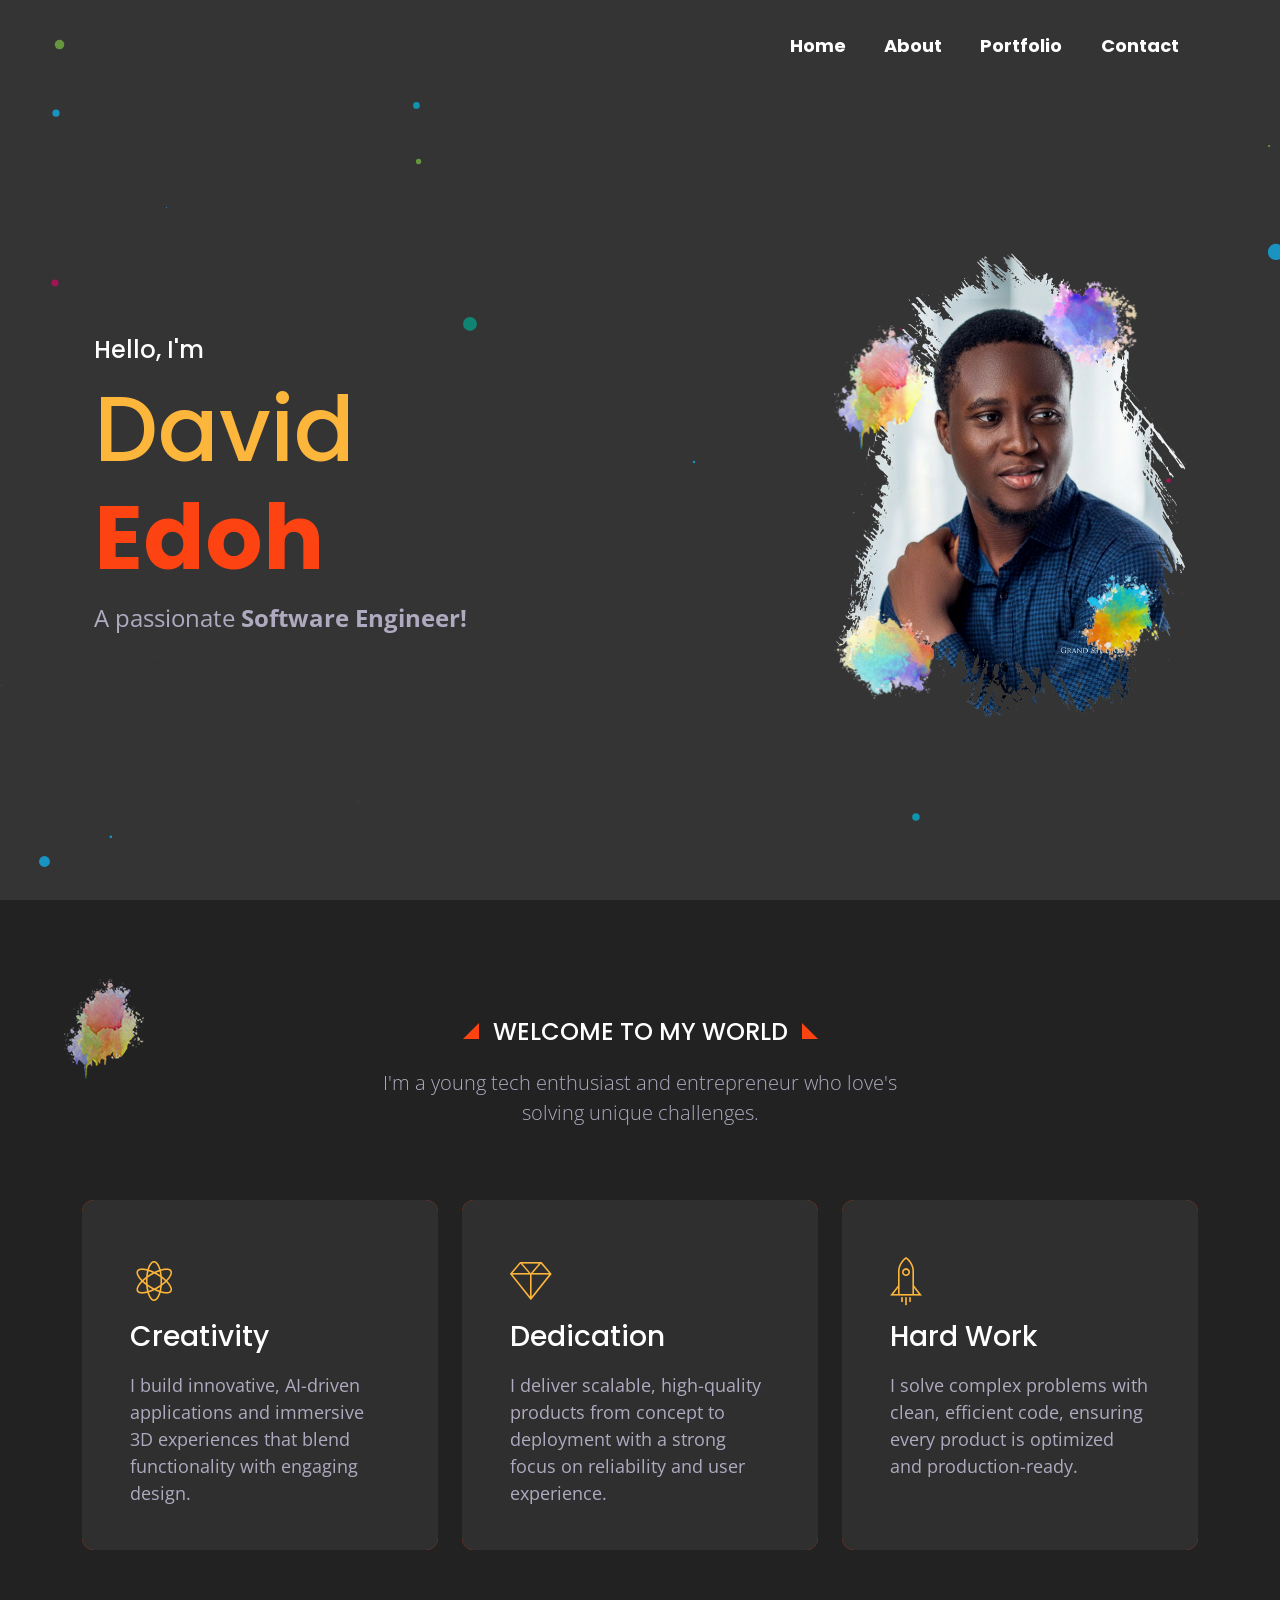
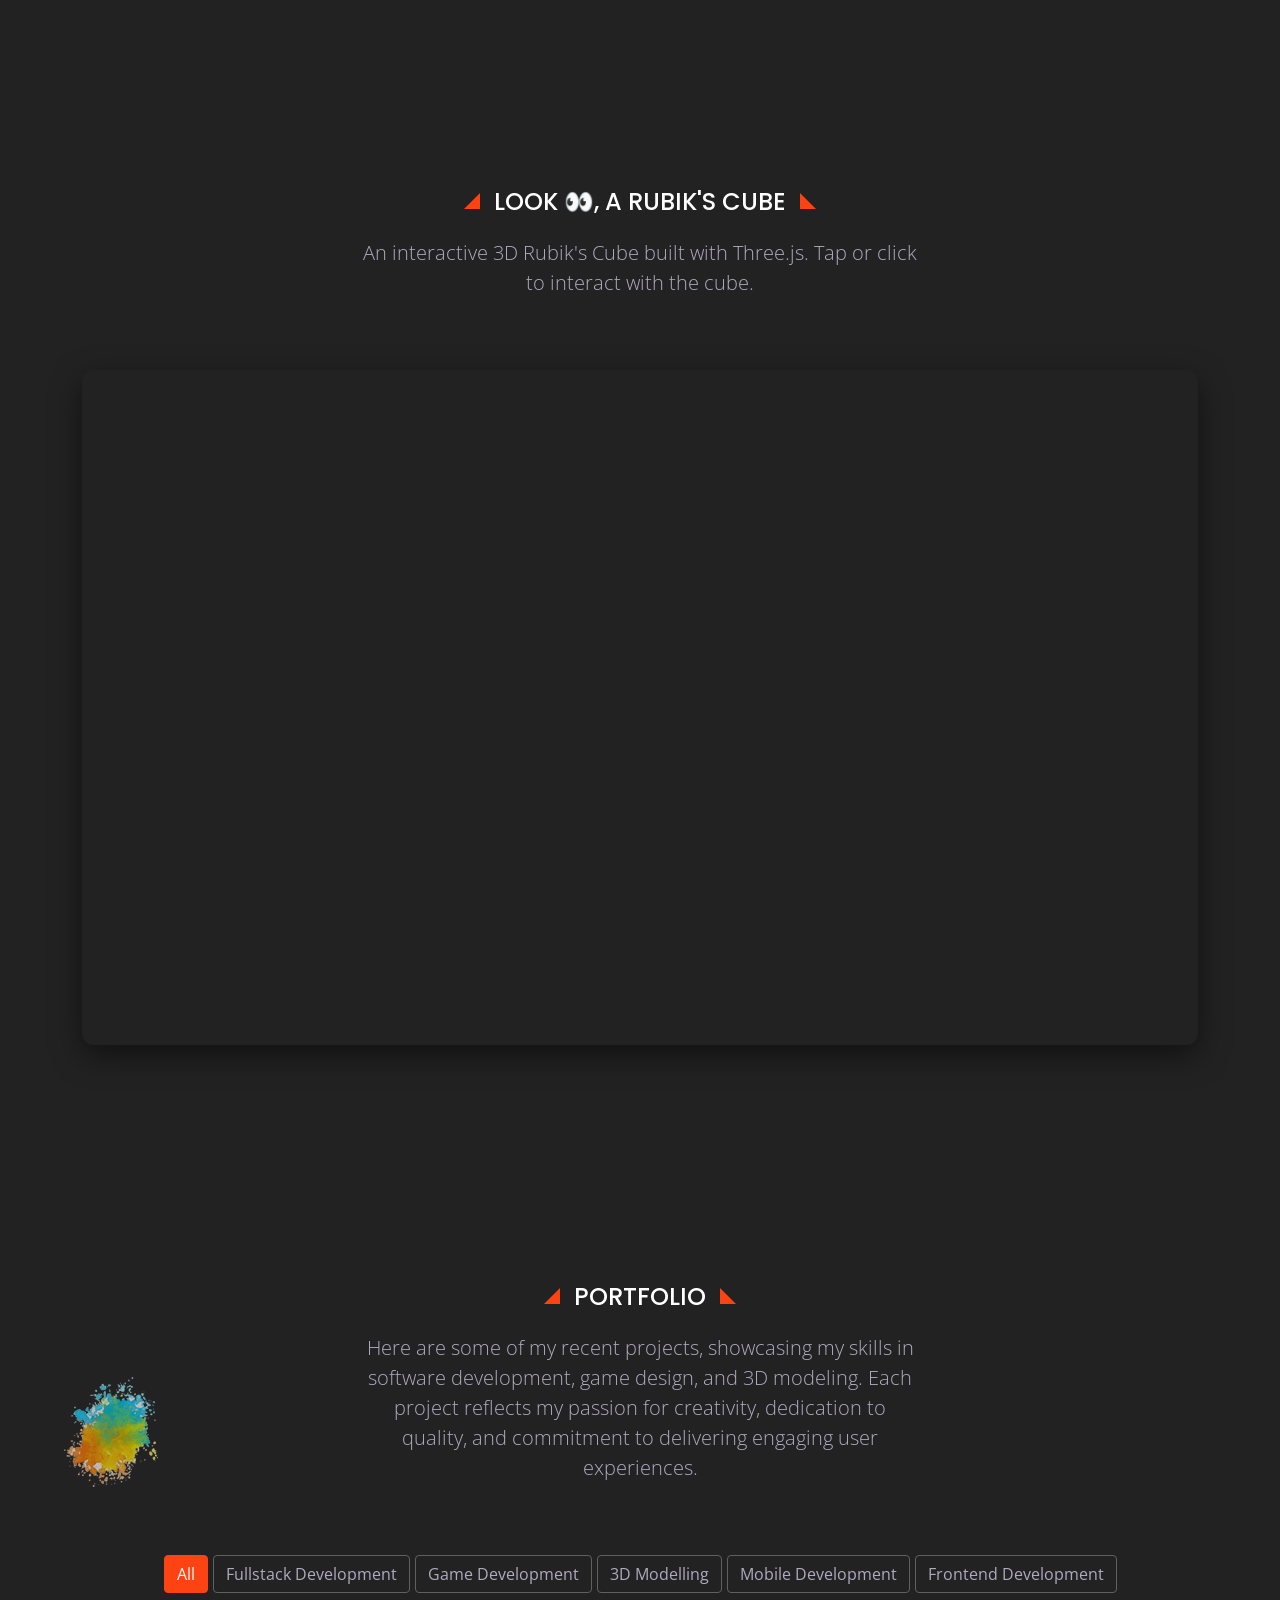
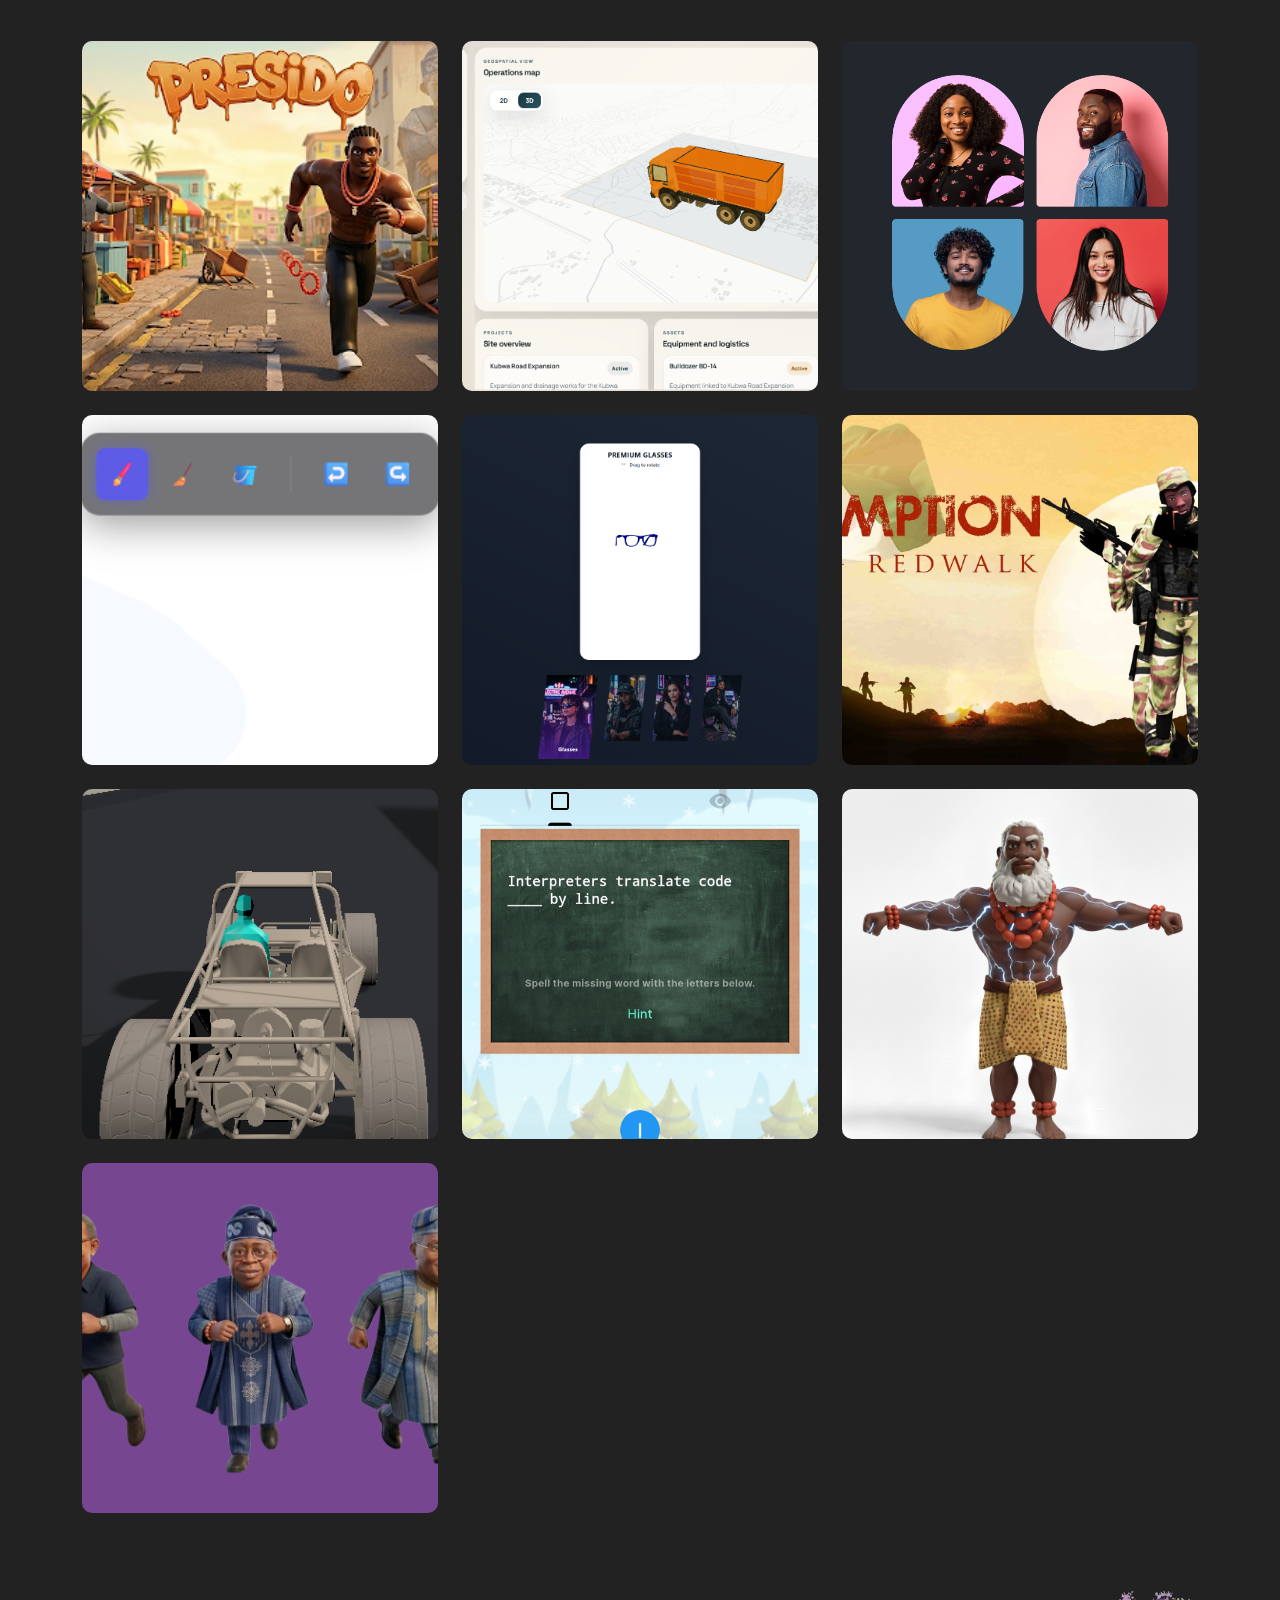
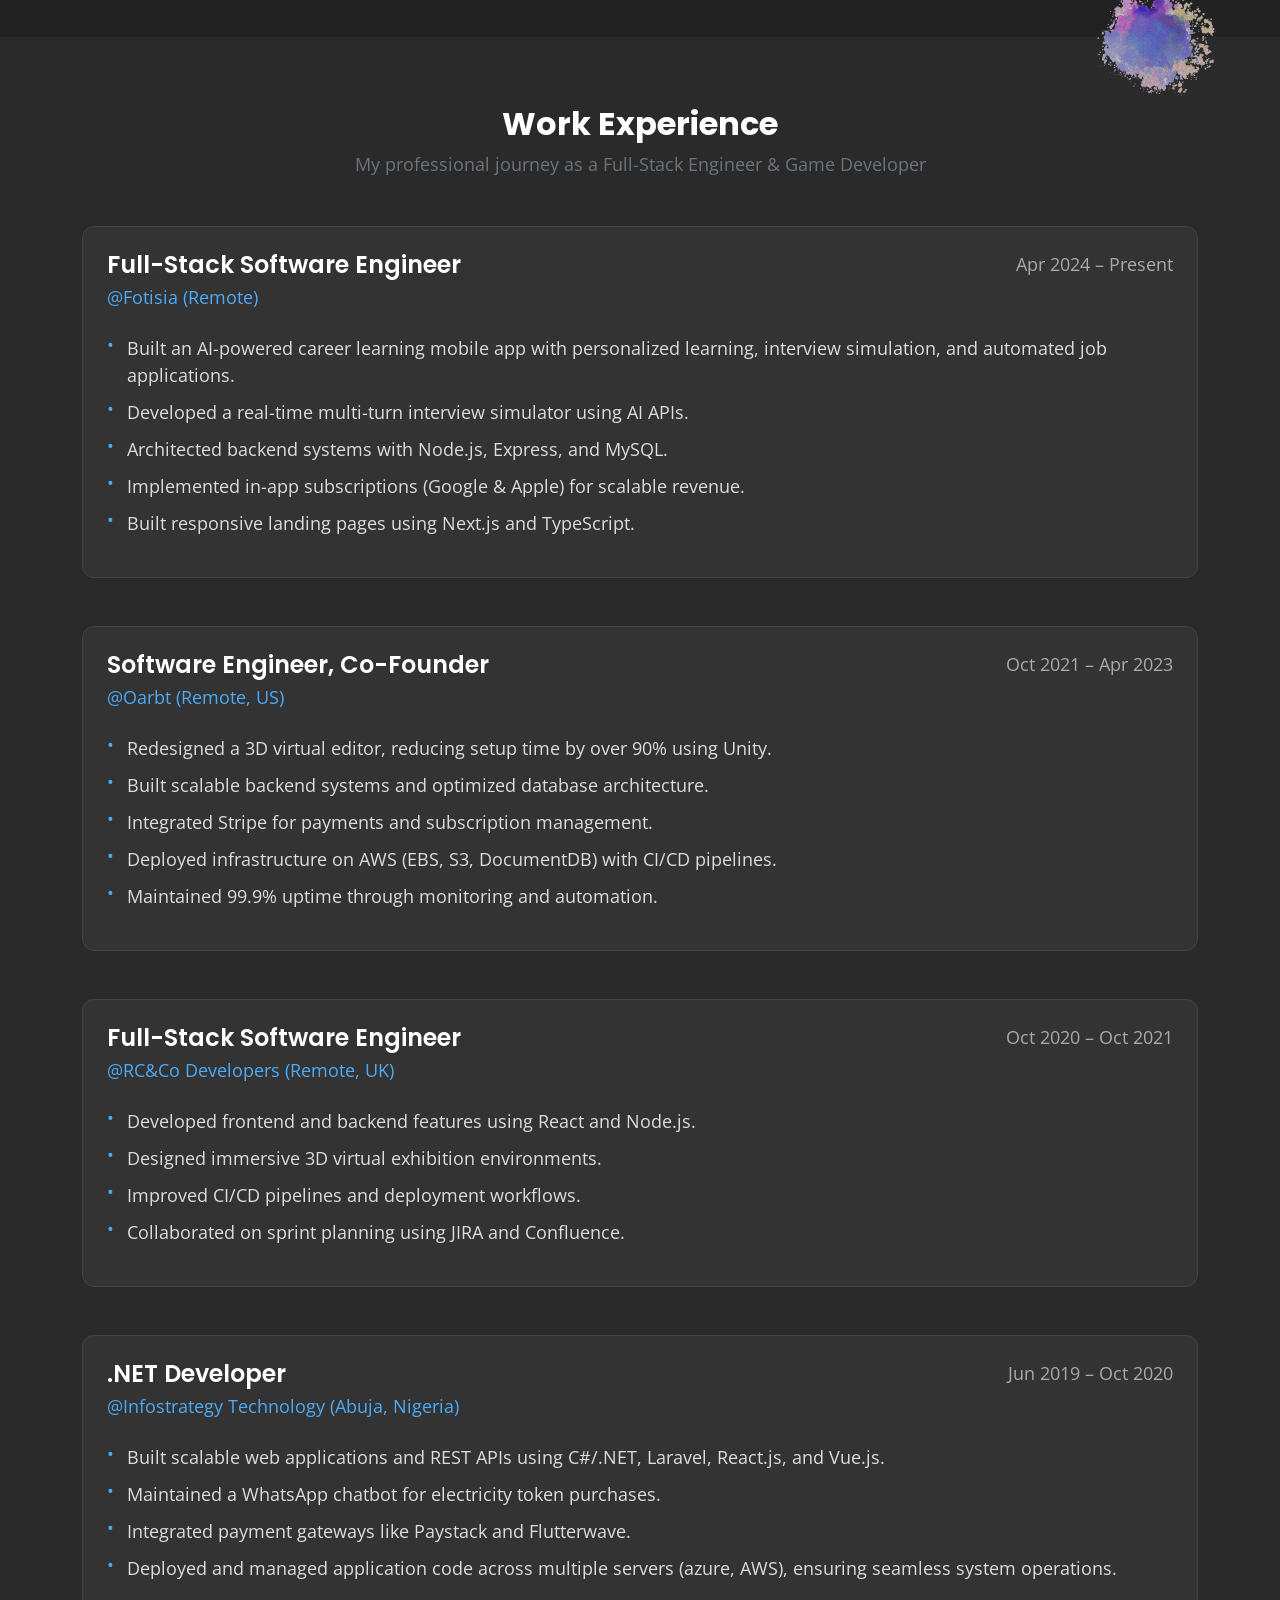
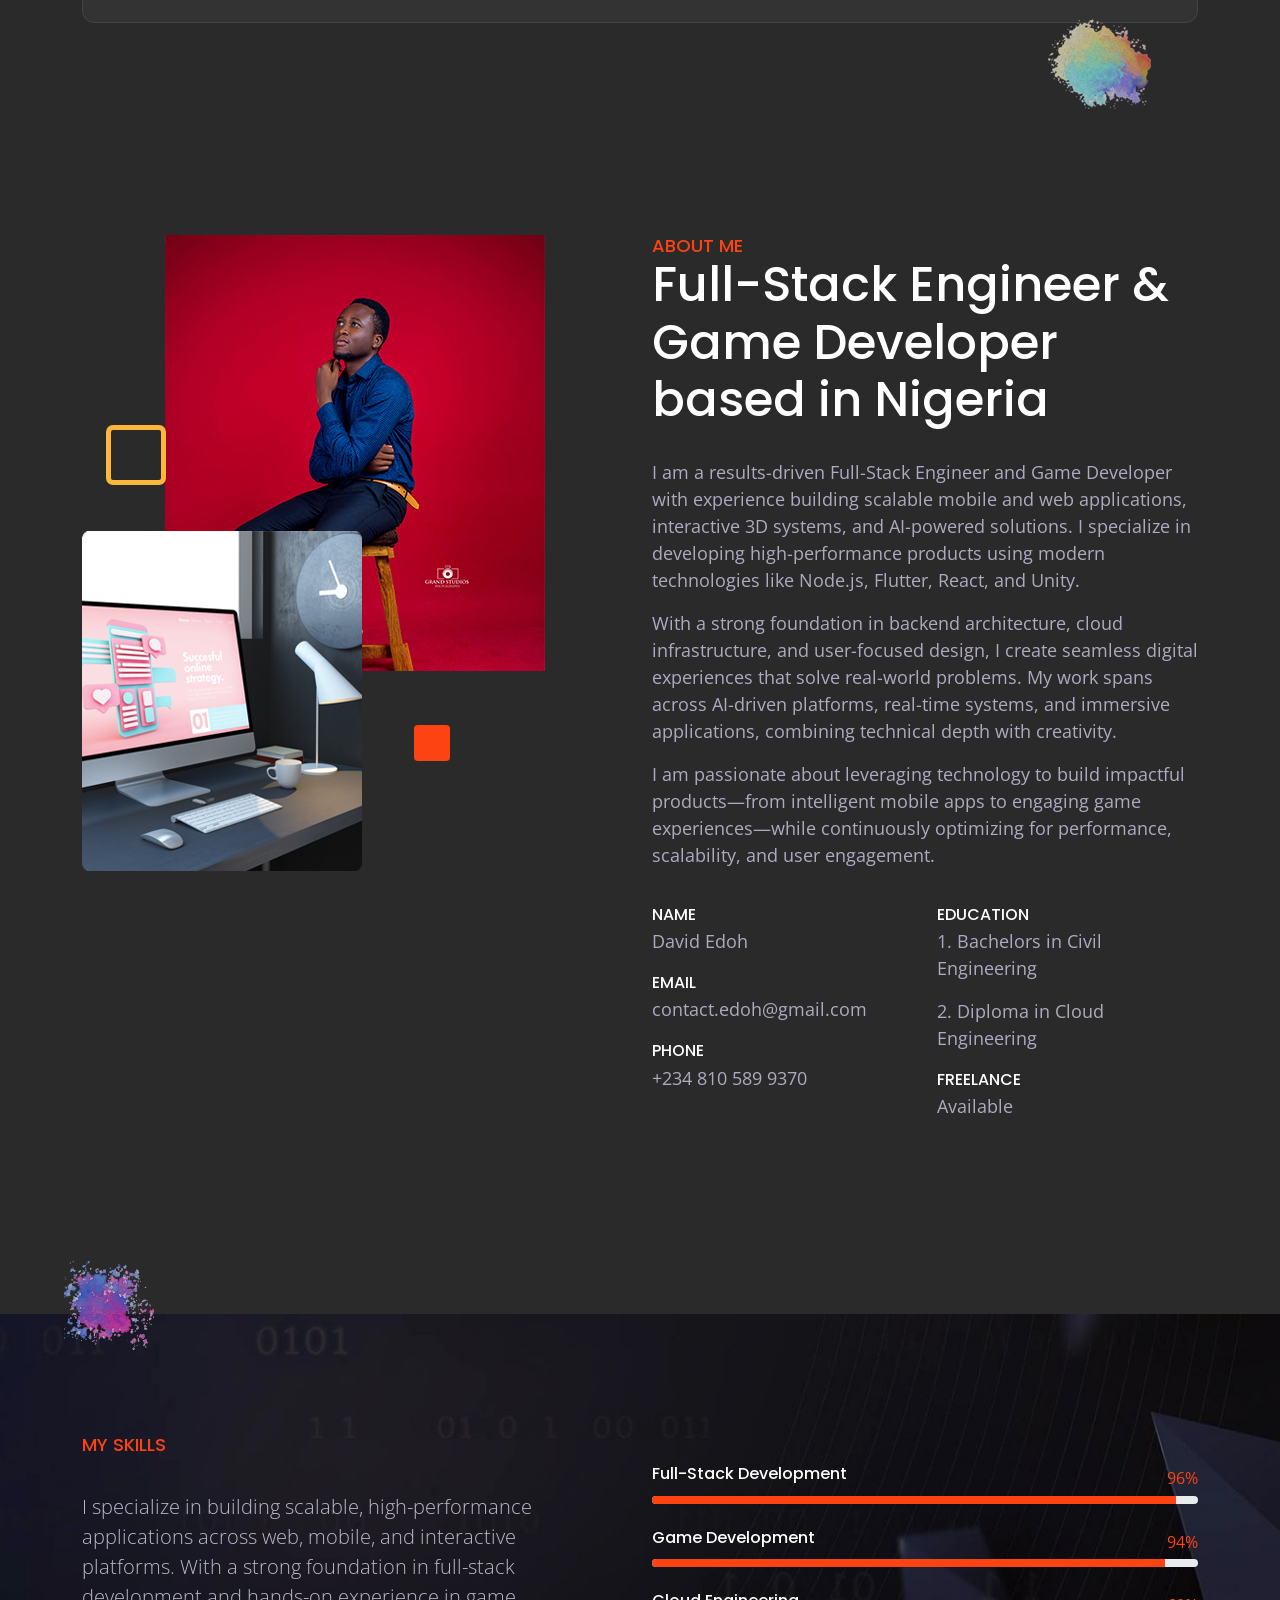
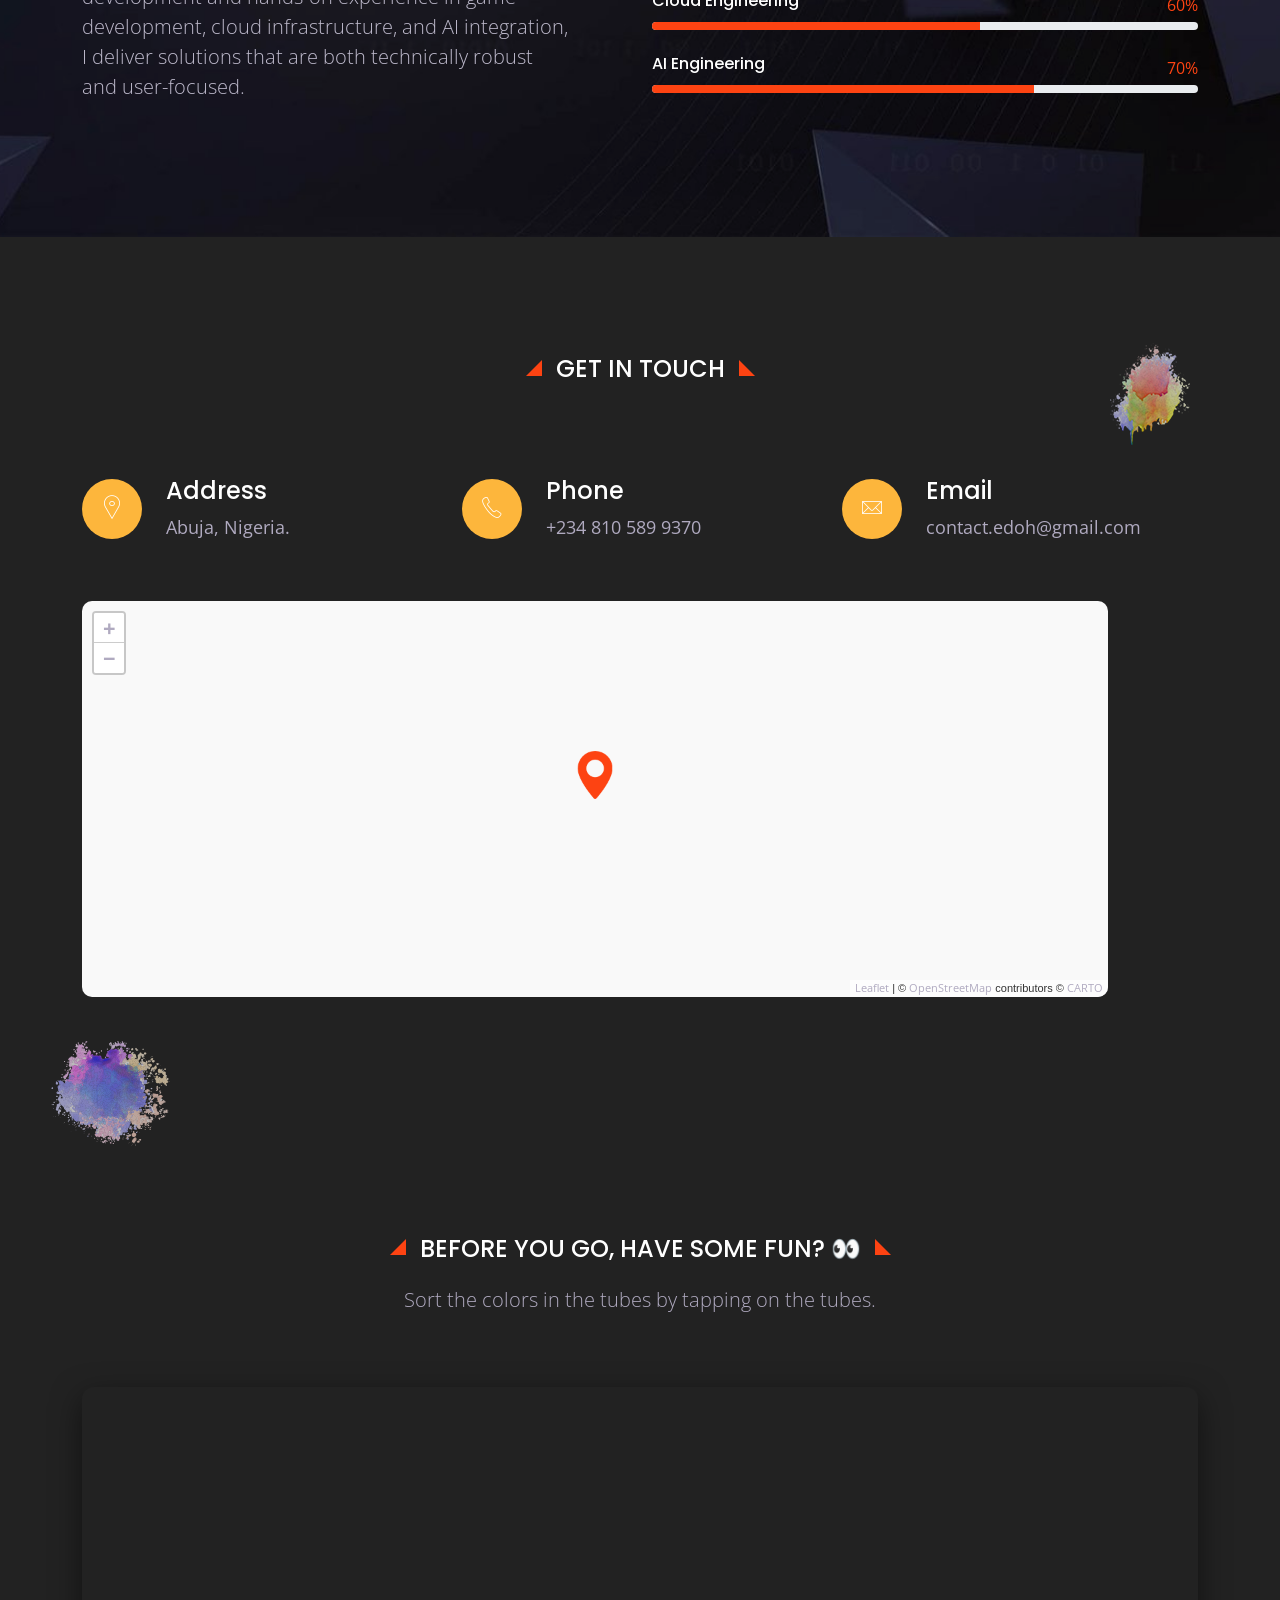
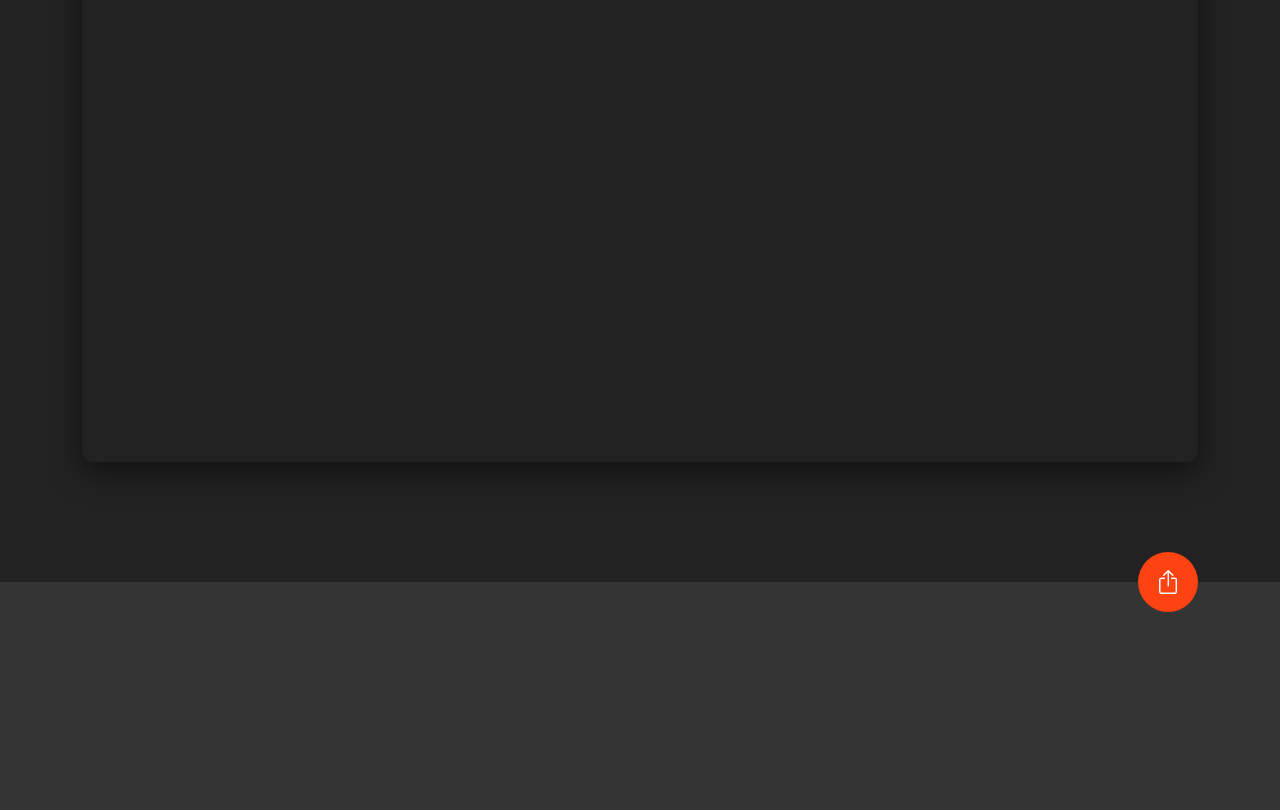
==== index.html @ 6a849796 "updates" ====
<!DOCTYPE html>
<html lang="zxx">

<head>
	<!-- Meta -->
	<meta charset="utf-8">
	<meta name="viewport" content="width=device-width, initial-scale=1">
	<meta name="referrer" content="origin" />

	<!-- Favicon -->
	<link rel="shortcut icon" href="image/favicon.ico" type="image/x-icon">
	<link rel="icon" href="image/favicon.ico" type="image/x-icon">

	<!-- Icons -->
	<link rel="stylesheet" type="text/css" href="css/pe-icon-7-stroke.css">
	<link rel="stylesheet" type="text/css" href="css/pe-helper.css">
	<link rel="stylesheet" href="css/bootstrap-icons.css">
	<link rel="stylesheet" type="text/css" href="css/all.min.css">

	<!-- Fonts -->
	<link rel="preconnect" href="https://fonts.googleapis.com">
	<link rel="preconnect" href="https://fonts.gstatic.com" crossorigin>
	<link
		href="https://fonts.googleapis.com/css2?family=Open+Sans:ital,wght@0,400;0,700;1,400;1,700&family=Poppins:wght@700;900&display=swap"
		rel="stylesheet">

	<!-- CSS -->
	<link href="css/bootstrap.min.css" rel="stylesheet">
	<link rel="stylesheet" href="css/swiper-bundle.min.css">
	<link rel="stylesheet" href="css/leaflet.css">
	<link rel="stylesheet" href="css/aos.css">
	<link rel="stylesheet" type="text/css" href="css/style.css">

	<title>David Edoh | Portfolio</title>
</head>

<body data-bs-spy="scroll" data-bs-target="#site-navbar" class="home-designer dark-mode">

	<!-- PRE LOADER -->
	<div class="preloader js-preloader flex-center">
		<div class="dots">
			<div class="dot"></div>
			<div class="dot"></div>
			<div class="dot"></div>
		</div>
	</div>

	<!-- SITE HEADER -->
	<header class="site-header" id="site-header">
		<nav class="navbar navbar-expand-xl" id="site-navbar">
			<div class="container">
				<!-- <a class="navbar-brand" href="index.html"><img class="img-fluid" src="image/fungi_logo_light.png" alt="fungi logo"></a> -->
				<!-- <button class="navbar-toggler" type="button" data-bs-toggle="collapse" data-bs-target="#navbarSupportedContent" aria-controls="navbarSupportedContent" aria-expanded="false" aria-label="Toggle navigation">
		      <span class="navbar-toggler-icon"><i class="bi bi-list"></i></span>
		    </button> -->
				<div class="collapse navbar-collapse" id="navbarSupportedContent">
					<ul class="navbar-nav ms-auto mb-lg-0">
						<li class="nav-item">
							<a class="nav-link active" aria-current="page" href="/#site-header">Home</a>
						</li>
						<li class="nav-item">
							<a class="nav-link" href="/#about-section">About</a>
						</li>
						<li class="nav-item">
							<a class="nav-link" href="/#portfolio-section">Portfolio</a>
						</li>
						<!-- <li class="nav-item">
		          <a class="nav-link" href="/#service-section">Service</a>
		        </li>
		        <li class="nav-item">
		          <a class="nav-link" href="/#testimonial-section">Testimonials</a>
		        </li>
		        <li class="nav-item">
		          <a class="nav-link" href="/#blog-section">Blog</a>
		        </li> -->
						<li class="nav-item">
							<a class="nav-link" href="/#contact-section">Contact</a>
						</li>
					</ul> <!-- .navbar-nav -->
				</div> <!-- .collapse -->
			</div> <!-- .container -->
		</nav> <!-- .navbar -->

	</header> <!-- .site-header -->

	<!-- HERO AREA -->
	<section class="hero-area" id="hero-area">
		<div class="container">
			<div class="hero-content d-flex justify-content-center">
				<div class="row d-flex align-items-center justify-content-center">

					<div class="col-xl-6 order-xl-last image-block">
						<div class="image-wrapper" data-tilt data-tilt-max="10">

							<img class="img-fluid img-main" src="image/hero_main_image.png" alt="hero main image">
							<img class="img-fluid hero_color_1" src="image/hero_color_1.png" alt="hero color image 1">
							<img class="img-fluid hero_color_2" src="image/hero_color_2.png" alt="hero color image 2">
							<img class="img-fluid hero_color_3" src="image/hero_color_3.png" alt="hero color image 3">
							<img class="img-fluid hero_color_4" src="image/hero_color_4.png" alt="hero color image 4">
						</div> <!-- .image-wrapper -->
					</div> <!-- .image-block -->

					<div class="col-xl-6 order-xl-first content-block">
						<h1 class="hero-head"><small>Hello, I'm</small>David<strong>Edoh</strong></h1>
						<p>
							A passionate <strong>Software Engineer!</strong>
						</p>

						<!-- <div class="link-group">
							<a class="btn-main" href="/#">Contact Me</a>
							<ul class="hero-social list-inline">
								<li class="list-inline-item facebook-link"><a href="/#"><i class="fab fa-facebook-f"></i></a></li>
								<li class="list-inline-item twitter-link"><a href="/#"><i class="fab fa-twitter"></i></a></li>
								<li class="list-inline-item linkedin-link"><a href="/#"><i class="fab fa-linkedin"></i></a></li>
								<li class="list-inline-item youtube-link"><a href="/#"><i class="fab fa-youtube"></i></a></li>
								<li class="list-inline-item instagram-link"><a href="/#"><i class="fab fa-instagram"></i></a></li>
							</ul> 
						</div>  -->

					</div> <!-- .content-block -->

				</div> <!-- .row -->
			</div> <!-- .hero-content -->
		</div> <!-- .container -->

	</section> <!-- .hero-area -->

	<!-- INTRO SECTION -->
	<section class="intro-section section-block">
		<div class="container">
			<div class="section-title">
				<h2>Welcome to my World</h2>
				<p class="lead">
					I'm a young tech enthusiast and entrepreneur who love's solving unique challenges.
				</p>
			</div><!-- .section-title -->
			<div class="row">
				<div class="col-xl-4 col-lg-6" data-aos="fade-up">
					<div class="item-wrapper">
						<div class="icon-box"><i class="pe-7s-science"></i></div>
						<div class="content-wrapper">
							<h3>Creativity</h3>
							<p>
								I build innovative, AI-driven applications and immersive 3D experiences that blend
								functionality with engaging design.
							</p>
						</div> <!-- .content-wrapper -->
					</div> <!-- .item-wrapper -->
				</div>
				<div class="col-xl-4 col-lg-6" data-aos="fade-up" data-aos-delay="300" data-aos-duration="1200">
					<div class="item-wrapper">
						<div class="icon-box"><i class="pe-7s-diamond"></i></div>
						<div class="content-wrapper">
							<h3>Dedication</h3>
							<p>
								I deliver scalable, high-quality products from concept to deployment with a strong focus
								on reliability and user experience.
							</p>
						</div> <!-- .content-wrapper -->
					</div> <!-- .item-wrapper -->
				</div>
				<div class="col-xl-4 col-lg-6" data-aos="fade-up" data-aos-delay="600" data-aos-duration="1200">
					<div class="item-wrapper">
						<div class="icon-box"><i class="pe-7s-rocket"></i></div>
						<div class="content-wrapper">
							<h3>Hard Work</h3>
							<p>
								I solve complex problems with clean, efficient code, ensuring every product is optimized
								and production-ready.
							</p>
						</div> <!-- .content-wrapper -->
					</div> <!-- .item-wrapper -->
				</div>
			</div> <!-- .row -->
		</div> <!-- .container -->

		<div class="design-elements">
			<img class="de-intro-1 elem-updown" src="image/design-elements/intro-element-1.png" alt="intro element 1">
		</div> <!-- .design-elements -->

	</section> <!-- .intro-section -->

	<!-- RUBIKS CUBE SECTION -->
	<section class="rubiks-cube-section section-block">
		<div class="container">
			<div class="section-title">
				<h2>Look 👀, a Rubik's Cube</h2>
				<p class="lead">
					An interactive 3D Rubik's Cube built with Three.js. Tap or click to interact with the cube.
				</p>
			</div>
			<div class="row justify-content-center">
				<div class="col-12" data-aos="fade-up">
					<div class="iframe-container"
						style="border-radius: 12px; box-shadow: 0 10px 30px rgba(0,0,0,0.5); overflow: hidden; height: 75vh; min-height: 550px; max-height: 700px; width: 100%;">
						<iframe src="https://rubik-cube-ar.netlify.app" style="width: 100%; height: 100%; border: none;"
							allow="xr-spatial-tracking; camera; gyroscope; accelerometer;"></iframe>
					</div>
				</div>
			</div>
		</div>
	</section> <!-- .rubiks-cube-section -->







	<!-- PORTFOLIO SECTION -->
	<section class="portfolio-section section-block" id="portfolio-section">
		<div class="container">
			<div class="section-title">
				<h2>Portfolio</h2>
				<p class="lead">
					Here are some of my recent projects, showcasing my skills in software development, game design, and
					3D modeling. Each project reflects my passion for creativity, dedication to quality, and commitment
					to delivering engaging user experiences.
				</p>
			</div><!-- .section-title -->

			<div class="button-group filter-button-group">
				<button class="active" data-filter="*">All</button>
				<button class="" data-filter=".fullstack">Fullstack Development</button>
				<button class="" data-filter=".game-dev">Game Development</button>
				<button class="" data-filter=".3d">3D Modelling</button>
				<button class="" data-filter=".mobile">Mobile Development</button>
				<button class="" data-filter=".frontend">Frontend Development</button>
			</div>

			<div class="row grid" data-aos="fade-up" data-aos-duration="2000">
				<div class="col-lg-4 col-md-6 grid-item game-dev mobile">
					<div class="box">
						<img src="image/portfolio/presido_banner.png" alt="portfolio image">
						<div class="box-content">
							<h3 class="title">Presido</h3>
							<span class="category">Mobile Game</span>
						</div>


						<div class="icon-box"><a href="/#" data-bs-toggle="modal" data-bs-target="#portfolioModal5"><i
									class="bi bi-plus-lg"></i></a></div>

						<!-- Modal -->
						<div class="modal fade" id="portfolioModal5" tabindex="-1" aria-labelledby="portfolioModal5"
							aria-hidden="true">
							<div class="modal-dialog modal-dialog-scrollable modal-dialog-centered modal-xl">
								<div class="modal-content">

									<div class="modal-body">
										<button type="button" class="btn-close" data-bs-dismiss="modal"
											aria-label="Close"><i class="bi bi-x"></i></button>
										<div class="row item-content">
											<div class="col-xl-12">
												<div id="carouselExampleIndicators_2" class="carousel slide" data-bs-ride="false">
													<div class="carousel-inner">
														<div class="carousel-item active">
															<iframe width="560" height="315"
																src="https://www.youtube.com/embed/RWQkKoHTexI?controls=0"
																title="Redemption" frameborder="0"
																allow="accelerometer; autoplay; clipboard-write; encrypted-media; gyroscope; picture-in-picture"
																allowfullscreen
																referrerpolicy="strict-origin-when-cross-origin">
															</iframe>
														</div>
														<div class="carousel-item">
															<img src="image/portfolio/presido_1.PNG"
																alt="portfolio image">
														</div>
														<div class="carousel-item">
															<img src="image/portfolio/presido_2.PNG"
																alt="portfolio image">
														</div>
														<div class="carousel-item">
															<img src="image/portfolio/presido_3.PNG"
																alt="portfolio image">
														</div>
														<div class="carousel-item">
															<img src="image/portfolio/presido_4.PNG"
																alt="portfolio image">
														</div>
														<div class="carousel-item">
															<img src="image/portfolio/presido_5.PNG"
																alt="portfolio image">
														</div>
														<div class="carousel-item">
															<img src="image/portfolio/presido_6.PNG"
																alt="portfolio image">
														</div>
														<div class="carousel-item">
															<img src="image/portfolio/presido_7.PNG"
																alt="portfolio image">
														</div>
													</div>
													<button class="carousel-control-prev" type="button"
														data-bs-target="#carouselExampleIndicators_2"
														data-bs-slide="prev">
														<span class="carousel-control-prev-icon"
															aria-hidden="true"></span>
														<span class="visually-hidden">Previous</span>
													</button>
													<button class="carousel-control-next" type="button"
														data-bs-target="#carouselExampleIndicators_2"
														data-bs-slide="next">
														<span class="carousel-control-next-icon"
															aria-hidden="true"></span>
														<span class="visually-hidden">Next</span>
													</button>
												</div>

											</div>
											<div class="col-xl-8">
												<div class="content-wrapper">
													<h2 class="item-title">Presido (2026)</h2>
													<div class="d-flex gap-2">
														<a href="https://play.google.com/store/apps/details?id=com.Fotisia.presido"
															target="_blank" class="btn btn-primary">Play Store Link
															(published)</a>
														<a href="https://apps.apple.com/us/app/presido/id6762066716"
															target="_blank" class="btn btn-primary">App Store Link
															(published)</a>
													</div>

													<p>
														An infinite runner game developed in Unity3d, where players
														control a character running through a procedurally generated
														cityscape, dodging obstacles and collecting power-ups. The game
														feature presidential candidates as runners and political-themed
														obstacles, with vibrant graphics and addictive gameplay that
														keeps players engaged as they strive for high scores.
													</p>

												</div>
											</div>
											<div class="col-xl-4">
												<div class="meta-wrapper">
													<ul class="item-meta">
														<li>Project Type: <span class="meta-value">Mobile Game</span>
														</li>
														<li>Duration: <span class="meta-value">3 months</span></li>
														<li>Task: <span class="meta-value">3d modelling, c#
																programming</span></li>
														<li>Tools: <span class="meta-value">Unity3d, Autodesk Maya,
																Photoshop, C#</span></li>
													</ul>
												</div> <!-- .meta-wrapper -->
											</div>
										</div> <!-- .row -->
									</div>

								</div>
							</div>
						</div>
					</div>
				</div>


				<!-- <div> -->



				<div class="col-lg-4 col-md-6 grid-item fullstack">
					<div class="box">
						<img src="image/geo/screenshot.png" alt="portfolio image">
						<div class="box-content">
							<span class="category">Geospatial infrastructure Management</span>
							<h3 class="title">.NET FullStack Platform</h3>
						</div>


						<div class="icon-box"><a href="/#" data-bs-toggle="modal"
								data-bs-target="#portfolioModal_geo"><i class="bi bi-plus-lg"></i></a></div>

						<!-- Modal -->
						<div class="modal fade" id="portfolioModal_geo" tabindex="-1"
							aria-labelledby="portfolioModal_geo" aria-hidden="true">
							<div class="modal-dialog modal-dialog-scrollable modal-dialog-centered modal-xl">
								<div class="modal-content">

									<div class="modal-body">
										<button type="button" class="btn-close" data-bs-dismiss="modal"
											aria-label="Close"><i class="bi bi-x"></i></button>
										<div class="row item-content">
											<div class="col-xl-12">
												<div id="carouselExampleIndicators_geo" class="carousel slide" data-bs-ride="false">
													<div class="carousel-inner">
														<div class="carousel-item active">
															<iframe width="560" height="315"
																src="https://www.youtube.com/embed/pK7aM_kIVv8?controls=0"
																title="Redemption" frameborder="0"
																allow="accelerometer; autoplay; clipboard-write; encrypted-media; gyroscope; picture-in-picture"
																allowfullscreen
																referrerpolicy="strict-origin-when-cross-origin">
															</iframe>
														</div>

														<div class="carousel-item">
															<img src="image/geo/screenshot.png" alt="portfolio image">
														</div>

													</div>
													<!-- <button class="carousel-control-prev" type="button" data-bs-target="#carouselExampleIndicators_2" data-bs-slide="prev">
												<span class="carousel-control-prev-icon" aria-hidden="true"></span>
												<span class="visually-hidden">Previous</span>
											</button>
											<button class="carousel-control-next" type="button" data-bs-target="#carouselExampleIndicators_2" data-bs-slide="next">
												<span class="carousel-control-next-icon" aria-hidden="true"></span>
												<span class="visually-hidden">Next</span>
											</button> -->
												</div>

											</div>
											<div class="col-xl-8">
												<div class="content-wrapper">
													<h2 class="item-title">GIS, Geospatial App</h2>
													<a href="https://geo-infra-management-fe.vercel.app/" targe="_blank"
														class="btn btn-primary">Web Demo (Link)</a>
													<p>
														Developed a comprehensive geospatial management platform for managing construction projects and tracking asset logistics.
														Built the frontend using Next.js, integrating OpenStreetMap (OSM) for interactive map visualization, spatial data management, and real-time tracking of assets across various site locations.
													</p>

												</div>
											</div>
											<div class="col-xl-4">
												<div class="meta-wrapper">
													<ul class="item-meta">
														<li>Project Type: <span class="meta-value">Fullstack Development</span>
														</li>
														<li>Duration: <span class="meta-value">6 weeks</span></li>
														<li>Task: <span class="meta-value">GIS, fullstack development,
																programming</span></li>
														<li>Tools: <span class="meta-value">C#, .NET, PostGIS, Postgresql, React, Typescript, Azure</span></li>
													</ul>
												</div> <!-- .meta-wrapper -->
											</div>
										</div> <!-- .row -->
									</div>

								</div>
							</div>
						</div>
					</div>
				</div>
				
				<div class="col-lg-4 col-md-6 grid-item application frontend">
					<div class="box">
						<img src="image/fotisia/thumb.png" alt="portfolio image">
						<div class="box-content">
							<span class="category">Company Website (next.js)</span>
							<h3 class="title">Gamified Edtech learning platform.</h3>
						</div>
						<div class="icon-box"><a href="/#" data-bs-toggle="modal" data-bs-target="#portfolioModal42"><i
									class="bi bi-plus-lg"></i></a></div>

						<!-- Modal -->
						<div class="modal fade" id="portfolioModal42" tabindex="-1" aria-labelledby="portfolioModal42"
							aria-hidden="true">
							<div class="modal-dialog modal-dialog-scrollable modal-dialog-centered modal-xl">
								<div class="modal-content">

									<div class="modal-body">
										<button type="button" class="btn-close" data-bs-dismiss="modal"
											aria-label="Close"><i class="bi bi-x"></i></button>
										<div class="row item-content">
											<div class="col-xl-12">
												<div id="carouselExampleIndicators_3" class="carousel slide" data-bs-ride="false">
													<div class="carousel-inner">

														<div class="carousel-item active">
															<iframe width="560" height="315"
																src="https://www.youtube.com/embed/b_cvbHJC1pI"
																title="Redemption" frameborder="0"
																allow="accelerometer; autoplay; clipboard-write; encrypted-media; gyroscope; picture-in-picture"
																allowfullscreen
																referrerpolicy="strict-origin-when-cross-origin">
															</iframe>
														</div>

														<div class="carousel-item">
															<img src="image/fotisia/banner.png" alt="portfolio image">
														</div>

													</div>
													<button class="carousel-control-prev" type="button"
														data-bs-target="#carouselExampleIndicators_3"
														data-bs-slide="prev">
														<span class="carousel-control-prev-icon"
															aria-hidden="true"></span>
														<span class="visually-hidden">Previous</span>
													</button>
													<button class="carousel-control-next" type="button"
														data-bs-target="#carouselExampleIndicators_3"
														data-bs-slide="next">
														<span class="carousel-control-next-icon"
															aria-hidden="true"></span>
														<span class="visually-hidden">Next</span>
													</button>
												</div>

											</div>
											<div class="col-xl-8">
												<div class="content-wrapper">
													<h2 class="item-title">Fotisia (2025)</h2>
													<a href="https://fotisia.com" target="_blank"
														class="btn btn-primary">Link (published)</a>

													<p>
														Fotisia is an edtech gamified platform that offers bitesize
														learning modules for career development. The app provides
														interactive lessons, quizzes, and challenges to help users
														acquire new skills and advance their careers in a fun and
														engaging way. With a focus on user experience and gamification,
														Fotisia aims to make learning enjoyable and effective for
														professionals looking to upskill.
													</p>

												</div>
											</div>
											<div class="col-xl-4">
												<div class="meta-wrapper">
													<ul class="item-meta">
														<li>Project Type: <span class="meta-value">Static Website</span>
														</li>
														<li>Duration: <span class="meta-value">2 weeks</span></li>
														<li>Task: <span class="meta-value">Frontend</span></li>
														<li>Tools: <span class="meta-value">NextJS, TailwindCSS</span>
														</li>
													</ul>
												</div> <!-- .meta-wrapper -->
											</div>
										</div> <!-- .row -->
									</div>

								</div>
							</div>
						</div>
					</div>
				</div>

				
				<div class="col-lg-4 col-md-6 grid-item frontend">
					<div class="box">
						<img src="image/drawpro.png" alt="portfolio image">
						<div class="box-content">
							<span class="category">Simple Drawing Tool</span>
							<h3 class="title">Draw Pro</h3>
						</div>


						<div class="icon-box"><a href="/#" data-bs-toggle="modal"
								data-bs-target="#portfolioModal_drawpro"><i class="bi bi-plus-lg"></i></a></div>

						<!-- Modal -->
						<div class="modal fade" id="portfolioModal_drawpro" tabindex="-1"
							aria-labelledby="portfolioModal_drawpro" aria-hidden="true">
							<div class="modal-dialog modal-dialog-scrollable modal-dialog-centered modal-xl">
								<div class="modal-content">

									<div class="modal-body">
										<button type="button" class="btn-close" data-bs-dismiss="modal"
											aria-label="Close"><i class="bi bi-x"></i></button>
										<div class="row item-content">
											<div class="col-xl-12">
												<div id="carouselExampleIndicators_drawpro" class="carousel slide" data-bs-ride="false">
													<div class="carousel-inner">
														<div class="carousel-item active">
															<iframe width="560" height="315"
																src="https://www.youtube.com/embed/4mbJ3WHOuRA?controls=0"
																title="Redemption" frameborder="0"
																allow="accelerometer; autoplay; clipboard-write; encrypted-media; gyroscope; picture-in-picture"
																allowfullscreen
																referrerpolicy="strict-origin-when-cross-origin">
															</iframe>
														</div>

														<!-- <div class="carousel-item">
															<img src="image/lux.PNG" alt="portfolio image">
														</div> -->

													</div>
													<!-- <button class="carousel-control-prev" type="button" data-bs-target="#carouselExampleIndicators_2" data-bs-slide="prev">
												<span class="carousel-control-prev-icon" aria-hidden="true"></span>
												<span class="visually-hidden">Previous</span>
											</button>
											<button class="carousel-control-next" type="button" data-bs-target="#carouselExampleIndicators_2" data-bs-slide="next">
												<span class="carousel-control-next-icon" aria-hidden="true"></span>
												<span class="visually-hidden">Next</span>
											</button> -->
												</div>

											</div>
											<div class="col-xl-8">
												<div class="content-wrapper">
													<h2 class="item-title">Draw Pro (Simple drawing application)</h2>
													<a href="https://pro-draw-ten.vercel.app/" targe="_blank"
														class="btn btn-primary">Web Demo (Link)</a>
													<p>
														Turn simple drawings into realistic rendering using state of the art AI models. 
													</p>

												</div>
											</div>
											<div class="col-xl-4">
												<div class="meta-wrapper">
													<ul class="item-meta">
														<li>Project Type: <span class="meta-value">Frontend</span>
														</li>
														<li>Duration: <span class="meta-value">5 days</span></li>
														<li>Task: <span class="meta-value">Design, Frontend,
																programming</span></li>
														<li>Tools: <span class="meta-value">Nextjs, Typescript/Javascript</span></li>
													</ul>
												</div> <!-- .meta-wrapper -->
											</div>
										</div> <!-- .row -->
									</div>

								</div>
							</div>
						</div>
					</div>
				</div>


				
				<div class="col-lg-4 col-md-6 grid-item frontend">
					<div class="box">
						<img src="image/lux.PNG" alt="portfolio image">
						<div class="box-content">
							<span class="category">Simple Three.Js App</span>
							<h3 class="title">Fashion Store</h3>
						</div>


						<div class="icon-box"><a href="/#" data-bs-toggle="modal"
								data-bs-target="#portfolioModal_lux"><i class="bi bi-plus-lg"></i></a></div>

						<!-- Modal -->
						<div class="modal fade" id="portfolioModal_lux" tabindex="-1"
							aria-labelledby="portfolioModal_lux" aria-hidden="true">
							<div class="modal-dialog modal-dialog-scrollable modal-dialog-centered modal-xl">
								<div class="modal-content">

									<div class="modal-body">
										<button type="button" class="btn-close" data-bs-dismiss="modal"
											aria-label="Close"><i class="bi bi-x"></i></button>
										<div class="row item-content">
											<div class="col-xl-12">
												<div id="carouselExampleIndicators_2" class="carousel slide" data-bs-ride="false">
													<div class="carousel-inner">
														<div class="carousel-item active">
															<iframe width="560" height="315"
																src="https://www.youtube.com/embed/fP33YX8Ftak?controls=0"
																title="Redemption" frameborder="0"
																allow="accelerometer; autoplay; clipboard-write; encrypted-media; gyroscope; picture-in-picture"
																allowfullscreen
																referrerpolicy="strict-origin-when-cross-origin">
															</iframe>
														</div>

														<div class="carousel-item">
															<img src="image/lux.PNG" alt="portfolio image">
														</div>

													</div>
													<!-- <button class="carousel-control-prev" type="button" data-bs-target="#carouselExampleIndicators_2" data-bs-slide="prev">
												<span class="carousel-control-prev-icon" aria-hidden="true"></span>
												<span class="visually-hidden">Previous</span>
											</button>
											<button class="carousel-control-next" type="button" data-bs-target="#carouselExampleIndicators_2" data-bs-slide="next">
												<span class="carousel-control-next-icon" aria-hidden="true"></span>
												<span class="visually-hidden">Next</span>
											</button> -->
												</div>

											</div>
											<div class="col-xl-8">
												<div class="content-wrapper">
													<h2 class="item-title">3D, WebGL, Three.Js</h2>
													<a href="https://luxe-ar.netlify.app/" targe="_blank"
														class="btn btn-primary">Web Demo (Link)</a>
													<p>
														Rendering fashion products using 3D GLB assets and Three.JS
														library.
													</p>

												</div>
											</div>
											<div class="col-xl-4">
												<div class="meta-wrapper">
													<ul class="item-meta">
														<li>Project Type: <span class="meta-value">WebGL Store</span>
														</li>
														<li>Duration: <span class="meta-value">1 weeks</span></li>
														<li>Task: <span class="meta-value">3d modelling,
																programming</span></li>
														<li>Tools: <span class="meta-value">Three.js, GSAP, Autodesk
																Maya, Photoshop, Typescript/Javascript</span></li>
													</ul>
												</div> <!-- .meta-wrapper -->
											</div>
										</div> <!-- .row -->
									</div>

								</div>
							</div>
						</div>
					</div>
				</div>



				<div class="col-lg-4 col-md-6 grid-item game-dev">
					<div class="box">
						<img src="image/portfolio/red_2.jpg" alt="portfolio image">
						<div class="box-content">
							<span class="category">Game Development</span>
							<h3 class="title">3d third person shooter game</h3>
						</div>
						<div class="icon-box"><a href="/#" data-bs-toggle="modal" data-bs-target="#portfolioModal6"><i
									class="bi bi-plus-lg"></i></a></div>

						<!-- Modal -->
						<div class="modal fade" id="portfolioModal6" tabindex="-1" aria-labelledby="portfolioModal6"
							aria-hidden="true">
							<div class="modal-dialog modal-dialog-scrollable modal-dialog-centered modal-xl">
								<div class="modal-content">

									<div class="modal-body">
										<button type="button" class="btn-close" data-bs-dismiss="modal"
											aria-label="Close"><i class="bi bi-x"></i></button>
										<div class="row item-content">
											<div class="col-xl-12">
												<div id="carouselExampleIndicators_1" class="carousel slide" data-bs-ride="false"
													data-bs-ride="true">
													<div class="carousel-inner">
														<div class="carousel-item active">
															<iframe width="560" height="315"
																src="https://www.youtube.com/embed/SjOPq9ev9RA"
																title="Redemption" frameborder="0"
																allow="accelerometer; autoplay; clipboard-write; encrypted-media; gyroscope; picture-in-picture"
																allowfullscreen
																referrerpolicy="strict-origin-when-cross-origin">
															</iframe>
														</div>
														<div class="carousel-item">
															<img src="image/portfolio/red_3.jpg" alt="portfolio image">
														</div>
														<div class="carousel-item">
															<img src="image/portfolio/red_1.jpg" alt="portfolio image">
														</div>
														<div class="carousel-item">
															<img src="image/portfolio/red_2.jpg" alt="portfolio image">
														</div>

													</div>
													<button class="carousel-control-prev" type="button"
														data-bs-target="#carouselExampleIndicators_1"
														data-bs-slide="prev">
														<span class="carousel-control-prev-icon"
															aria-hidden="true"></span>
														<span class="visually-hidden">Previous</span>
													</button>
													<button class="carousel-control-next" type="button"
														data-bs-target="#carouselExampleIndicators_1"
														data-bs-slide="next">
														<span class="carousel-control-next-icon"
															aria-hidden="true"></span>
														<span class="visually-hidden">Next</span>
													</button>
												</div>
											</div>

											<div class="col-xl-8">
												<div class="content-wrapper">
													<h2 class="item-title">Redemption (2019)</h2>
													<a href="https://x.com/DeoEdoh/status/1253668170927349761?s=20"
														target="_blank" class="btn btn-primary">Link (unpublished)</a>
													<p>
														A third person shooter game developed in Unity3d, where players
														is a soldier tasked with saving villages from boko haram
														terrorists in Nigeria. The game features realistic graphics,
														immersive gameplay, and a compelling storyline that highlights
														the bravery and resilience of the Nigerian military.
													</p>
												</div>
											</div>
											<div class="col-xl-4">
												<div class="meta-wrapper">
													<ul class="item-meta">
														<li>Project Type: <span class="meta-value">Mobile Game</span>
														</li>
														<li>Duration: <span class="meta-value">6 months</span></li>
														<li>Task: <span class="meta-value">3d modeling, c#
																programming</span></li>
														<li>Tools: <span class="meta-value">Unity3d, Autodesk Maya,
																Photoshop, C#</span></li>
													</ul>
												</div> <!-- .meta-wrapper -->
											</div>
										</div> <!-- .row -->
									</div>

								</div>
							</div>
						</div>
					</div>
				</div>


				<div class="col-lg-4 col-md-6 grid-item game-dev">
					<div class="box">
						<img src="image/buggy_2.PNG" alt="portfolio image">
						<div class="box-content">
							<span class="category">Game Development</span>
							<h3 class="title">MultiPlayer Demo</h3>
						</div>


						<div class="icon-box"><a href="/#" data-bs-toggle="modal"
								data-bs-target="#portfolioModal_buggy"><i class="bi bi-plus-lg"></i></a></div>

						<!-- Modal -->
						<div class="modal fade" id="portfolioModal_buggy" tabindex="-1"
							aria-labelledby="portfolioModal_buggy" aria-hidden="true">
							<div class="modal-dialog modal-dialog-scrollable modal-dialog-centered modal-xl">
								<div class="modal-content">

									<div class="modal-body">
										<button type="button" class="btn-close" data-bs-dismiss="modal"
											aria-label="Close"><i class="bi bi-x"></i></button>
										<div class="row item-content">
											<div class="col-xl-12">
												<div id="carouselExampleIndicators_2" class="carousel slide" data-bs-ride="false">
													<div class="carousel-inner">
														<div class="carousel-item active">
															<iframe width="560" height="315"
																src="https://www.youtube.com/embed/lLTKjIt5SRo"
																title="Redemption" frameborder="0"
																allow="accelerometer; autoplay; clipboard-write; encrypted-media; gyroscope; picture-in-picture"
																allowfullscreen
																referrerpolicy="strict-origin-when-cross-origin">
															</iframe>
														</div>

														<div class="carousel-item">
															<img src="image/buggy.PNG" alt="portfolio image">
														</div>

														<div class="carousel-item">
															<img src="image/buggy_2.PNG" alt="portfolio image">
														</div>

													</div>
													<!-- <button class="carousel-control-prev" type="button" data-bs-target="#carouselExampleIndicators_2" data-bs-slide="prev">
												<span class="carousel-control-prev-icon" aria-hidden="true"></span>
												<span class="visually-hidden">Previous</span>
											</button>
											<button class="carousel-control-next" type="button" data-bs-target="#carouselExampleIndicators_2" data-bs-slide="next">
												<span class="carousel-control-next-icon" aria-hidden="true"></span>
												<span class="visually-hidden">Next</span>
											</button> -->
												</div>

											</div>
											<div class="col-xl-8">
												<div class="content-wrapper">
													<h2 class="item-title">Multiplayer WebGL</h2>
													<a href="https://multiplayer-demo.netlify.app" target="_blank"
														class="btn btn-primary">Link</a>
													<p>
														A multiplayer WebGL demo game built with unity3d c# and pun 2.
													</p>

												</div>
											</div>
											<div class="col-xl-4">
												<div class="meta-wrapper">
													<ul class="item-meta">
														<li>Project Type: <span class="meta-value">WebGL Game</span>
														</li>
														<li>Duration: <span class="meta-value">2 weeks</span></li>
														<li>Task: <span class="meta-value">3d modelling, c#
																programming</span></li>
														<li>Tools: <span class="meta-value">Unity3d, Autodesk Maya,
																Photoshop, C#</span></li>
													</ul>
												</div> <!-- .meta-wrapper -->
											</div>
										</div> <!-- .row -->
									</div>

								</div>
							</div>
						</div>
					</div>
				</div>


				<div class="col-lg-4 col-md-6 grid-item application mobile fullstack">
					<div class="box">
						<img src="image/portfolio/fotisia_11.jpg" alt="portfolio image">
						<div class="box-content">
							<span class="category">Mobile Development (Flutter)</span>
							<h3 class="title">Edtech gamified platform learning platform.</h3>
						</div>
						<div class="icon-box"><a href="/#" data-bs-toggle="modal" data-bs-target="#portfolioModal4"><i
									class="bi bi-plus-lg"></i></a></div>

						<!-- Modal -->
						<div class="modal fade" id="portfolioModal4" tabindex="-1" aria-labelledby="portfolioModal4"
							aria-hidden="true">
							<div class="modal-dialog modal-dialog-scrollable modal-dialog-centered modal-xl">
								<div class="modal-content">

									<div class="modal-body">
										<button type="button" class="btn-close" data-bs-dismiss="modal"
											aria-label="Close"><i class="bi bi-x"></i></button>
										<div class="row item-content">
											<div class="col-xl-12">
												<div id="carouselExampleIndicators_3" class="carousel slide" data-bs-ride="false">
													<div class="carousel-inner">
														<div class="carousel-item active">
															<iframe width="560" height="315"
																src="https://www.youtube.com/embed/L61NkA7A5cU?controls=0"
																title="Redemption" frameborder="0"
																allow="accelerometer; autoplay; clipboard-write; encrypted-media; gyroscope; picture-in-picture"
																allowfullscreen
																referrerpolicy="strict-origin-when-cross-origin">
															</iframe>
														</div>
														<div class="carousel-item">
															<img src="image/portfolio/fotisia_1.png"
																alt="portfolio image">
														</div>
														<div class="carousel-item">
															<img src="image/portfolio/fotisia_7.jpg"
																alt="portfolio image">
														</div>
														<div class="carousel-item">
															<img src="image/portfolio/fotisia_8.jpg"
																alt="portfolio image">
														</div>
														<div class="carousel-item">
															<img src="image/portfolio/fotisia_11.jpg"
																alt="portfolio image">
														</div>
														<div class="carousel-item">
															<img src="image/portfolio/fotisia_2.png"
																alt="portfolio image">
														</div>
														<div class="carousel-item">
															<img src="image/portfolio/fotisia_3.png"
																alt="portfolio image">
														</div>
														<div class="carousel-item">
															<img src="image/portfolio/fotisia_5.jpg"
																alt="portfolio image">
														</div>
														<div class="carousel-item">
															<img src="image/portfolio/fotisia_6.jpg"
																alt="portfolio image">
														</div>
														<div class="carousel-item">
															<img src="image/portfolio/fotisia_9.jpg"
																alt="portfolio image">
														</div>
														<div class="carousel-item">
															<img src="image/portfolio/fotisia_10.jpg"
																alt="portfolio image">
														</div>
														<div class="carousel-item">
															<img src="image/portfolio/fotisia_12.jpg"
																alt="portfolio image">
														</div>
													</div>
													<button class="carousel-control-prev" type="button"
														data-bs-target="#carouselExampleIndicators_3"
														data-bs-slide="prev">
														<span class="carousel-control-prev-icon"
															aria-hidden="true"></span>
														<span class="visually-hidden">Previous</span>
													</button>
													<button class="carousel-control-next" type="button"
														data-bs-target="#carouselExampleIndicators_3"
														data-bs-slide="next">
														<span class="carousel-control-next-icon"
															aria-hidden="true"></span>
														<span class="visually-hidden">Next</span>
													</button>
												</div>

											</div>
											<div class="col-xl-8">
												<div class="content-wrapper">
													<h2 class="item-title">Fotisia (2025)</h2>
													<a href="https://fotisia.com" target="_blank"
														class="btn btn-primary">Link (published)</a>

													<p>
														Fotisia is an edtech gamified platform that offers bitesize
														learning modules for career development. The app provides
														interactive lessons, quizzes, and challenges to help users
														acquire new skills and advance their careers in a fun and
														engaging way. With a focus on user experience and gamification,
														Fotisia aims to make learning enjoyable and effective for
														professionals looking to upskill.
													</p>

												</div>
											</div>
											<div class="col-xl-4">
												<div class="meta-wrapper">
													<ul class="item-meta">
														<li>Project Type: <span class="meta-value">Mobile App</span>
														</li>
														<li>Duration: <span class="meta-value">7 months</span></li>
														<li>Task: <span class="meta-value">Frontend, Backend, Cloud
																(GCP)</span></li>
														<li>Tools: <span class="meta-value">Flutter, NodeJs, GCP, AI,
																NextJS</span></li>
													</ul>
												</div> <!-- .meta-wrapper -->
											</div>
										</div> <!-- .row -->
									</div>

								</div>
							</div>
						</div>
					</div>
				</div>



				<div class="col-lg-4 col-md-6 grid-item 3d">
					<div class="box">
						<img src="image/portfolio/daities/amadioha_2.png" alt="portfolio image">
						<div class="box-content">
							<span class="category">3D Modelling</span>
							<h3 class="title">For an African Mythology Game.</h3>
						</div>
						<div class="icon-box"><a href="/#" data-bs-toggle="modal" data-bs-target="#portfolioModal2"><i
									class="bi bi-plus-lg"></i></a></div>

						<!-- Modal -->
						<div class="modal fade" id="portfolioModal2" tabindex="-1" aria-labelledby="portfolioModal2"
							aria-hidden="true">
							<div class="modal-dialog modal-dialog-scrollable modal-dialog-centered modal-xl">
								<div class="modal-content">

									<div class="modal-body">
										<button type="button" class="btn-close" data-bs-dismiss="modal"
											aria-label="Close"><i class="bi bi-x"></i></button>
										<div class="row item-content">
											<div class="col-xl-12">
												<div id="carouselExampleIndicators_4" class="carousel slide" data-bs-ride="false">
													<div class="carousel-inner">
														<div class="carousel-item active">
															<img src="image/portfolio/daities/amadioha_2.png"
																alt="portfolio image">
														</div>
														<div class="carousel-item">
															<img src="image/portfolio/daities/ala.png"
																alt="portfolio image">
														</div>
														<div class="carousel-item">
															<img src="image/portfolio/daities/ogun.png"
																alt="portfolio image">
														</div>
														<!-- <div class="carousel-item">
													<img src="image/portfolio/fotisia_11.jpg" alt="portfolio image">
												</div> -->

													</div>
													<button class="carousel-control-prev" type="button"
														data-bs-target="#carouselExampleIndicators_4"
														data-bs-slide="prev">
														<span class="carousel-control-prev-icon"
															aria-hidden="true"></span>
														<span class="visually-hidden">Previous</span>
													</button>
													<button class="carousel-control-next" type="button"
														data-bs-target="#carouselExampleIndicators_4"
														data-bs-slide="next">
														<span class="carousel-control-next-icon"
															aria-hidden="true"></span>
														<span class="visually-hidden">Next</span>
													</button>
												</div>

											</div>
											<div class="col-xl-8">
												<div class="content-wrapper">
													<h2 class="item-title">African Deities Game (Under Development)</h2>
													<p>
														3D models for an African Mythology Game, featuring detailed
														character designs inspired by traditional African folklore and
														mythology. The models are created with a focus on cultural
														authenticity and artistic expression, bringing to life the rich
														tapestry of African deities and mythical creatures in a visually
														stunning and immersive gaming experience.
													</p>
												</div>
											</div>
											<div class="col-xl-4">
												<div class="meta-wrapper">
													<ul class="item-meta">
														<li>Project Type: <span class="meta-value">3D Modelling</span>
														</li>
														<li>Duration: <span class="meta-value">3 weeks</span></li>
														<li>Task: <span class="meta-value">Modelling, Texturing,
																Rigging</span></li>
														<li>Tools: <span class="meta-value">Autodesk Maya,
																Photoshop</span></li>
													</ul>
												</div> <!-- .meta-wrapper -->
											</div>
										</div> <!-- .row -->
									</div>

								</div>
							</div>
						</div>
					</div>
				</div>


				<div class="col-lg-4 col-md-6 grid-item 3d">
					<div class="box">
						<img src="image/portfolio/runner/candidates.png" alt="portfolio image">
						<div class="box-content">
							<span class="category">3D Modelling</span>
							<h3 class="title">Assets for infinite runner (Presido)</h3>
						</div>
						<div class="icon-box"><a href="/#" data-bs-toggle="modal" data-bs-target="#portfolioModal1"><i
									class="bi bi-plus-lg"></i></a></div>

						<!-- Modal -->
						<div class="modal fade" id="portfolioModal1" tabindex="-1" aria-labelledby="portfolioModal1"
							aria-hidden="true">
							<div class="modal-dialog modal-dialog-scrollable modal-dialog-centered modal-xl">
								<div class="modal-content">

									<div class="modal-body">
										<button type="button" class="btn-close" data-bs-dismiss="modal"
											aria-label="Close"><i class="bi bi-x"></i></button>
										<div class="row item-content">
											<div class="col-xl-12">
												<div id="carouselExampleIndicators_5" class="carousel slide" data-bs-ride="false">
													<div class="carousel-inner">
														<div class="carousel-item active">
															<img src="image/portfolio/runner/tinubu.png"
																alt="portfolio image">
														</div>
														<div class="carousel-item">
															<img src="image/portfolio/runner/atiku.png"
																alt="portfolio image">
														</div>
														<div class="carousel-item">
															<img src="image/portfolio/runner/obi.png"
																alt="portfolio image">
														</div>
														<div class="carousel-item">
															<img src="image/portfolio/runner/police.png"
																alt="portfolio image">
														</div>
														<div class="carousel-item">
															<img src="image/portfolio/runner/vdm.png"
																alt="portfolio image">
														</div>

													</div>
													<button class="carousel-control-prev" type="button"
														data-bs-target="#carouselExampleIndicators_5"
														data-bs-slide="prev">
														<span class="carousel-control-prev-icon"
															aria-hidden="true"></span>
														<span class="visually-hidden">Previous</span>
													</button>
													<button class="carousel-control-next" type="button"
														data-bs-target="#carouselExampleIndicators_5"
														data-bs-slide="next">
														<span class="carousel-control-next-icon"
															aria-hidden="true"></span>
														<span class="visually-hidden">Next</span>
													</button>
												</div>

											</div>
											<div class="col-xl-8">
												<div class="content-wrapper">
													<h2 class="item-title">Stylized Modelling (2026)</h2>
													<p>
														Stylized 3D models for an infinite runner game, featuring
														exaggerated proportions, vibrant colors, and whimsical designs
														that create a playful and visually striking aesthetic. These
														models are crafted to enhance the game's fun and engaging
														atmosphere, making them perfect for a lighthearted gaming
														experience.
													</p>

												</div>
											</div>
											<div class="col-xl-4">
												<div class="meta-wrapper">
													<ul class="item-meta">
														<li>Project Type: <span class="meta-value">3D Modelling</span>
														</li>
														<li>Duration: <span class="meta-value">6 weeks</span></li>
														<li>Task: <span class="meta-value">Modelling, Texturing,
																Rigging</span></li>
														<li>Tools: <span class="meta-value">Autodesk Maya,
																Photoshop</span></li>
													</ul>
												</div> <!-- .meta-wrapper -->
											</div>
										</div> <!-- .row -->
									</div>

								</div>
							</div>
						</div>
					</div>
				</div>
			</div> <!-- .row -->
		</div> <!-- .container -->
		<div class="design-elements">
			<img class="de-portfolio-1 elem-updown" src="image/design-elements/portfolio-element-1.png"
				alt="portfolio element 1">
			<img class="de-portfolio-2 elem-updown" src="image/design-elements/portfolio-element-2.png"
				alt="portfolio element 2">
		</div> <!-- .design-elements -->
	</section> <!-- .portfolio-section -->


	<section id="experience" class="py-5 portfolio-section section-block">
		<div class="container">

			<!-- Section Title -->
			<div class="text-center mb-5">
				<h2 class="fw-bold">Work Experience</h2>
				<p class="text-muted">My professional journey as a Full-Stack Engineer & Game Developer</p>
			</div>

			<div class="row g-4">

				<!-- Experience Item -->
				<div class="col-12">
					<div class="experience-card p-4">
						<div class="d-flex flex-column flex-md-row justify-content-between">
							<div>
								<h4 class="mb-1">Full-Stack Software Engineer</h4>
								<p class="mb-2 text-primary fw-semibold">@Fotisia (Remote)</p>
							</div>
							<span class="text-muted">Apr 2024 – Present</span>
						</div>

						<ul class="mt-3">
							<li>Built an AI-powered career learning mobile app with personalized learning, interview
								simulation, and automated job applications.</li>
							<li>Developed a real-time multi-turn interview simulator using AI APIs.</li>
							<li>Architected backend systems with Node.js, Express, and MySQL.</li>
							<li>Implemented in-app subscriptions (Google & Apple) for scalable revenue.</li>
							<li>Built responsive landing pages using Next.js and TypeScript.</li>
						</ul>
					</div>
				</div>

				<!-- Experience Item -->
				<div class="col-12">
					<div class="experience-card p-4">
						<div class="d-flex flex-column flex-md-row justify-content-between">
							<div>
								<h4 class="mb-1">Software Engineer, Co-Founder</h4>
								<p class="mb-2 text-primary fw-semibold">@Oarbt (Remote, US)</p>
							</div>
							<span class="text-muted">Oct 2021 – Apr 2023</span>
						</div>

						<ul class="mt-3">
							<li>Redesigned a 3D virtual editor, reducing setup time by over 90% using Unity.</li>
							<li>Built scalable backend systems and optimized database architecture.</li>
							<li>Integrated Stripe for payments and subscription management.</li>
							<li>Deployed infrastructure on AWS (EBS, S3, DocumentDB) with CI/CD pipelines.</li>
							<li>Maintained 99.9% uptime through monitoring and automation.</li>
						</ul>
					</div>
				</div>

				<!-- Experience Item -->
				<div class="col-12">
					<div class="experience-card p-4">
						<div class="d-flex flex-column flex-md-row justify-content-between">
							<div>
								<h4 class="mb-1">Full-Stack Software Engineer</h4>
								<p class="mb-2 text-primary fw-semibold">@RC&Co Developers (Remote, UK)</p>
							</div>
							<span class="text-muted">Oct 2020 – Oct 2021</span>
						</div>

						<ul class="mt-3">
							<li>Developed frontend and backend features using React and Node.js.</li>
							<li>Designed immersive 3D virtual exhibition environments.</li>
							<li>Improved CI/CD pipelines and deployment workflows.</li>
							<li>Collaborated on sprint planning using JIRA and Confluence.</li>
						</ul>
					</div>
				</div>

				<!-- Experience Item -->
				<div class="col-12">
					<div class="experience-card p-4">
						<div class="d-flex flex-column flex-md-row justify-content-between">
							<div>
								<h4 class="mb-1">.NET Developer</h4>
								<p class="mb-2 text-primary fw-semibold">@Infostrategy Technology (Abuja, Nigeria)</p>
							</div>
							<span class="text-muted">Jun 2019 – Oct 2020</span>
						</div>

						<ul class="mt-3">
							<li>Built scalable web applications and REST APIs using C#/.NET, Laravel, React.js, and Vue.js.</li>
							<li>Maintained a WhatsApp chatbot for electricity token purchases.</li>
							<li>Integrated payment gateways like Paystack and Flutterwave.</li>
							<li>Deployed and managed application code across multiple servers (azure, AWS), ensuring seamless system operations.</li>
						</ul>
					</div>
				</div>

			</div>
		</div>
	</section>

	<!-- ABOUT SECTION -->
	<section class="about-section section-block" id="about-section" data-aos="fade-up">
		<div class="container">
			<div class="row">
				<div class="col-xl-6 image-block" data-aos="fade-right" data-aos-delay="200" data-aos-duration="2000">
					<div class="img-wrapper about-img-wrap" data-tilt data-tilt-max="10">
						<img class="about-img-1 img-fluid" src="image/me.png" alt="about image">
						<img class="about-img-2 img-fluid" src="image/about-image-2.png" alt="about image 2">
					</div>
				</div>
				<div class="col-xl-6 content-block" data-aos="fade-right" data-aos-delay="400" data-aos-duration="2000">
					<h2><span>About Me</span>Full-Stack Engineer & Game Developer based in Nigeria</h2>
					<p>
						I am a results-driven Full-Stack Engineer and Game Developer with experience building scalable
						mobile and web applications, interactive 3D systems, and AI-powered solutions. I specialize in
						developing high-performance products using modern technologies like Node.js, Flutter, React, and
						Unity.
					</p>
					<p>
						With a strong foundation in backend architecture, cloud infrastructure, and user-focused design,
						I create seamless digital experiences that solve real-world problems. My work spans across
						AI-driven platforms, real-time systems, and immersive applications, combining technical depth
						with creativity.
					</p>
					<p>
						I am passionate about leveraging technology to build impactful products—from intelligent mobile
						apps to engaging game experiences—while continuously optimizing for performance, scalability,
						and user engagement.
					</p>
					<div class="personal-details row">
						<div class="col-md-6">
							<ul class="personal-info">
								<li>
									<h4>Name</h4>
									<p>David Edoh</p>
								</li>
								<li>
									<h4>Email</h4>
									<p>contact.edoh@gmail.com</p>
								</li>
								<li>
									<h4>Phone</h4>
									<p>+234 810 589 9370</p>
								</li>
							</ul> <!-- .personal-info -->
						</div> <!-- .col-md-6 -->
						<div class="col-md-6">
							<ul class="personal-info">
								<li>
									<h4>Education</h4>
									<p>1. Bachelors in Civil Engineering</p>
									<p>2. Diploma in Cloud Engineering</p>
								</li>
								<li>
									<h4>Freelance</h4>
									<p>Available</p>
								</li>
							</ul> <!-- .personal-info -->
						</div> <!-- .col-md-6 -->
					</div> <!-- .personal-details -->
					<!-- <a class="btn-main" href="/#">Download CV</a> -->
				</div>
			</div> <!-- .row -->
		</div> <!-- .container -->
		<div class="design-elements">
			<img class="de-about-1 elem-updown" src="image/design-elements/about-element-1.png" alt="about element 1">
			<img class="de-about-2 elem-updown" src="image/design-elements/about-element-2.png" alt="about element 2">
		</div> <!-- .design-elements -->
	</section> <!-- .about-section -->

	<!-- SKILL SECTION -->
	<section class="skill-section section-block" id="skill-section">
		<div class="container">
			<div class="row">
				<div class="col-xl-6 content-block" data-aos="fade-down" data-aos-duration="2000">
					<h2><span>My Skills</span></h2>
					<p class="lead">
						I specialize in building scalable, high-performance applications across web, mobile, and
						interactive platforms. With a strong foundation in full-stack development and hands-on
						experience in game development, cloud infrastructure, and AI integration, I deliver solutions
						that are both technically robust and user-focused.
					</p>
				</div>
				<div class="col-xl-6 progress-block">
					<div class="progress-wrapper">
						<h4>Full-Stack Development</h4>
						<p class="progress-value">96%</p>
						<div class="progress">
							<div class="progress-bar" role="progressbar" style="width: 0%" aria-valuenow="96"
								aria-valuemin="0" aria-valuemax="100"></div>
						</div>
					</div>
					<div class="progress-wrapper">
						<h4>Game Development</h4>
						<p class="progress-value">94%</p>
						<div class="progress">
							<div class="progress-bar" role="progressbar" style="width: 0%" aria-valuenow="94"
								aria-valuemin="0" aria-valuemax="100"></div>
						</div>
					</div>
					<div class="progress-wrapper">
						<h4>Cloud Engineering</h4>
						<p class="progress-value">60%</p>
						<div class="progress">
							<div class="progress-bar" role="progressbar" style="width: 0%" aria-valuenow="60"
								aria-valuemin="0" aria-valuemax="100"></div>
						</div>
					</div>
					<div class="progress-wrapper">
						<h4>AI Engineering</h4>
						<p class="progress-value">70%</p>
						<div class="progress">
							<div class="progress-bar" role="progressbar" style="width: 0%" aria-valuenow="70"
								aria-valuemin="0" aria-valuemax="100"></div>
						</div>
					</div>
				</div>
			</div><!-- .row -->
		</div><!-- .container -->
	</section> <!-- .skill-section -->


	<!-- CONTACT SECTION -->
	<section class="contact-section section-block" id="contact-section">
		<div class="container">
			<div class="section-title">
				<h2>Get in Touch</h2>
				<!-- <p class="lead">
					Duis aute irure dolor in reprehen pteur sint occaecat cupidatat non
					proident, sunt in culim id est.
				</p> -->
			</div><!-- .section-title -->

			<div class="row contact-options">
				<div class="col-lg-4 d-flex justify-content-xxl-center align-items-xl-center" data-aos="fade-down"
					data-aos-duration="1000">
					<div class="icon-box"><i class="pe-7s-map-marker"></i></div>
					<div class="content-wrapper">
						<h4>Address</h4>
						<address>Abuja, Nigeria.</address>
					</div>
				</div>
				<div class="col-lg-4 d-flex justify-content-xxl-center align-items-xl-center" data-aos="fade-down"
					data-aos-duration="1000" data-aos-delay="200">
					<div class="icon-box"><i class="pe-7s-call"></i></div>
					<div class="content-wrapper">
						<h4>Phone</h4>
						<a href="/#">+234 810 589 9370</a>
					</div>
				</div>
				<div class="col-lg-4 d-flex justify-content-xxl-center align-items-xl-center" data-aos="fade-down"
					data-aos-duration="1000" data-aos-delay="400">
					<div class="icon-box"><i class="pe-7s-mail"></i></div>
					<div class="content-wrapper">
						<h4>Email</h4>
						<a href="/#">contact.edoh@gmail.com</a>
					</div>
				</div>
			</div> <!-- .row -->

			<div class="row">
				<div class="col-lg-12" data-aos="fade-right" data-aos-duration="1000" data-aos-delay="600">
					<div class="map-wrapper" id="mapwrapper">

					</div>
				</div>
				<!-- <div class="col-lg-6 form-block" data-aos="fade-right" data-aos-duration="1500" data-aos-delay="1100">
					<h3>Write me a message</h3>
					<div class="form-message">
						<p></p>
					</div>
					<form class="row g-3" id="fungi-contact" method="POST" action="https://ethemestudio.com/demo/fungi/5_designer/php/form-handler.php">
						<div class="col-md-6">
							<div class="input-group mb-3">
								<label for="inputName" class="form-label visually-hidden">Name</label>
		   						<input type="text" class="form-control" id="inputName" placeholder="Name*" name="inputName" required>
	   						</div>
	   					</div>
	   					<div class="col-md-6">

	   						<div class="input-group mb-3">
								<label for="inputEmail" class="form-label visually-hidden">Email</label>
		   						<input type="email" class="form-control" id="inputEmail" name="inputEmail" placeholder="Email*" required>
	   						</div>
   						
						</div> 
						<div class="col-md-12">
							<label for="inputMessage" class="form-label visually-hidden">Message</label>
	   						<textarea class="form-control mb-3" id="inputMessage" name="inputMessage" placeholder="Your message here*" required></textarea>
	   						<button type="submit" class="btn btn-main" name="submit">Send Message</button>
						</div>
					</form> 
				</div> -->
			</div> <!-- .row -->
		</div> <!-- .container -->
		<div class="design-elements">
			<img class="de-contact-1 elem-updown" src="image/design-elements/contact-element-1.png"
				alt="contact element 1">
			<img class="de-contact-2 elem-updown" src="image/design-elements/contact-element-2.png"
				alt="contact element 2">
		</div> <!-- .design-elements -->
	</section> <!-- .contact-section -->


	<!-- SORT COLORS GAME -->
	<section class="rubiks-cube-section section-block">
		<div class="container">
			<div class="section-title">
				<h2>Before you go, have some fun? 👀</h2>
				<p class="lead">
					Sort the colors in the tubes by tapping on the tubes.
				</p>
			</div>
			<div class="row justify-content-center">
				<div class="col-12" data-aos="fade-up">
					<div class="iframe-container"
						style="border-radius: 12px; box-shadow: 0 10px 30px rgba(0,0,0,0.5); overflow: hidden; height: 75vh; min-height: 550px; max-height: 700px; width: 100%;">
						<iframe src="https://capable-creponne-e68b9a.netlify.app"
							style="width: 100%; height: 100%; border: none;"
							allow="xr-spatial-tracking; camera; gyroscope; accelerometer;"></iframe>
					</div>
				</div>
			</div>
		</div>
	</section> <!-- .SORT COLORS GAME -->


	<!-- SITE FOOTER -->
	<footer class="site-footer" id="site-footer">
		<div class="container">
			<div class="row align-items-center justify-content-center">
				<div class="col-lg-6 text-center branding-block">
					<!-- <a class="footer-brand" href="/#"><img src="image/fungi_logo_light.png" alt="Pori logo"></a> -->
					<!-- <p>
						Kilaboris nisi ut aliquip ex ea commodo consequat uis aute cupidatat non proident sunt in culd est laborum.
					</p> -->
					<!-- <ul class="list-inline footer-social">
						<li class="list-inline-item facebook-link"><a href="/#"><i class="fab fa-facebook-f"></i></a></li>
						<li class="list-inline-item twitter-link"><a href="/#"><i class="fab fa-twitter"></i></a></li>
						<li class="list-inline-item linkedin-link"><a href="/#"><i class="fab fa-linkedin"></i></a></li>
						<li class="list-inline-item youtube-link"><a href="/#"><i class="fab fa-youtube"></i></a></li>
						<li class="list-inline-item instagram-link"><a href="/#"><i class="fab fa-instagram"></i></a></li>
					</ul> -->
				</div>

			</div> <!-- .row -->
			<div class="back-to-top"><a href="/#site-header"><i class="bi bi-box-arrow-up"></i></a></div>
			<div class="row footer-bottom">
				<!-- <div class="col-md-6">
					<p>All rights reserved &copy; 2023 <strong>Dav</strong></p>
				</div>
				<div class="col-md-6">
					<ul class="list-inline text-md-end">
						<li class="list-inline-item"><a href="/#">Terms &amp; Condition</a></li>
						<li class="list-inline-item"><a href="/#">Privacy Policy</a></li>
					</ul>
				</div> -->
			</div> <!-- .footer-bottom -->
		</div> <!-- .container -->
	</footer> <!-- .site-footer -->


	<script src="js/jquery.js"></script>
	<script src="js/popper.min.js"></script>
	<script src="js/bootstrap.min.js"></script>
	<script src="js/imagesloaded.pkgd.min.js"></script>
	<script src="js/isotope.pkgd.min.js"></script>
	<script src="js/swiper-bundle.min.js"></script>
	<script src="js/leaflet.js"></script>
	<script src="js/jquery.waypoints.min.js"></script>
	<script src="js/jquery.counterup.min.js"></script>
	<script src="js/aos.js"></script>
	<script src="js/jquery.preloadinator.min.js"></script>
	<script src="js/vanilla-tilt.min.js"></script>
	<script src="js/script.js"></script>
</body>

</html>
---- css/pe-icon-7-stroke.css ----
@font-face {
	font-family: 'Pe-icon-7-stroke';
	src:url('../fonts/Pe-icon-7-stroke.eot@d7yf1v'); 
	src:url('../fonts/Pe-icon-7-stroke.eot@') format('embedded-opentype'),
		url('../fonts/Pe-icon-7-stroke.woff@d7yf1v') format('woff'),
		url('../fonts/Pe-icon-7-stroke.ttf@d7yf1v') format('truetype'),
		url('../fonts/Pe-icon-7-stroke.svg@d7yf1v') format('svg');


	/* src:url('https://ethemestudio.com/demo/fungi/5_designer/fonts/Pe-icon-7-stroke.eot@d7yf1v');
	src:url('https://ethemestudio.com/demo/fungi/5_designer/fonts/Pe-icon-7-stroke.eot@') format('embedded-opentype'),
		url('https://ethemestudio.com/demo/fungi/5_designer/fonts/Pe-icon-7-stroke.woff@d7yf1v') format('woff'),
		url('https://ethemestudio.com/demo/fungi/5_designer/fonts/Pe-icon-7-stroke.ttf@d7yf1v') format('truetype'),
		url('https://ethemestudio.com/demo/fungi/5_designer/fonts/Pe-icon-7-stroke.svg@d7yf1v') format('svg'); */
	
	font-weight: normal;
	font-style: normal;
}

[class^="pe-7s-"], [class*=" pe-7s-"] {
	display: inline-block;
	font-family: 'Pe-icon-7-stroke';
	speak: none;
	font-style: normal;
	font-weight: normal;
	font-variant: normal;
	text-transform: none;
	line-height: 1;

	/* Better Font Rendering =========== */
	-webkit-font-smoothing: antialiased;
	-moz-osx-font-smoothing: grayscale;
}

.pe-7s-album:before {
	content: "\e6aa";
}
.pe-7s-arc:before {
	content: "\e6ab";
}
.pe-7s-back-2:before {
	content: "\e6ac";
}
.pe-7s-bandaid:before {
	content: "\e6ad";
}
.pe-7s-car:before {
	content: "\e6ae";
}
.pe-7s-diamond:before {
	content: "\e6af";
}
.pe-7s-door-lock:before {
	content: "\e6b0";
}
.pe-7s-eyedropper:before {
	content: "\e6b1";
}
.pe-7s-female:before {
	content: "\e6b2";
}
.pe-7s-gym:before {
	content: "\e6b3";
}
.pe-7s-hammer:before {
	content: "\e6b4";
}
.pe-7s-headphones:before {
	content: "\e6b5";
}
.pe-7s-helm:before {
	content: "\e6b6";
}
.pe-7s-hourglass:before {
	content: "\e6b7";
}
.pe-7s-leaf:before {
	content: "\e6b8";
}
.pe-7s-magic-wand:before {
	content: "\e6b9";
}
.pe-7s-male:before {
	content: "\e6ba";
}
.pe-7s-map-2:before {
	content: "\e6bb";
}
.pe-7s-next-2:before {
	content: "\e6bc";
}
.pe-7s-paint-bucket:before {
	content: "\e6bd";
}
.pe-7s-pendrive:before {
	content: "\e6be";
}
.pe-7s-photo:before {
	content: "\e6bf";
}
.pe-7s-piggy:before {
	content: "\e6c0";
}
.pe-7s-plugin:before {
	content: "\e6c1";
}
.pe-7s-refresh-2:before {
	content: "\e6c2";
}
.pe-7s-rocket:before {
	content: "\e6c3";
}
.pe-7s-settings:before {
	content: "\e6c4";
}
.pe-7s-shield:before {
	content: "\e6c5";
}
.pe-7s-smile:before {
	content: "\e6c6";
}
.pe-7s-usb:before {
	content: "\e6c7";
}
.pe-7s-vector:before {
	content: "\e6c8";
}
.pe-7s-wine:before {
	content: "\e6c9";
}
.pe-7s-cloud-upload:before {
	content: "\e68a";
}
.pe-7s-cash:before {
	content: "\e68c";
}
.pe-7s-close:before {
	content: "\e680";
}
.pe-7s-bluetooth:before {
	content: "\e68d";
}
.pe-7s-cloud-download:before {
	content: "\e68b";
}
.pe-7s-way:before {
	content: "\e68e";
}
.pe-7s-close-circle:before {
	content: "\e681";
}
.pe-7s-id:before {
	content: "\e68f";
}
.pe-7s-angle-up:before {
	content: "\e682";
}
.pe-7s-wristwatch:before {
	content: "\e690";
}
.pe-7s-angle-up-circle:before {
	content: "\e683";
}
.pe-7s-world:before {
	content: "\e691";
}
.pe-7s-angle-right:before {
	content: "\e684";
}
.pe-7s-volume:before {
	content: "\e692";
}
.pe-7s-angle-right-circle:before {
	content: "\e685";
}
.pe-7s-users:before {
	content: "\e693";
}
.pe-7s-angle-left:before {
	content: "\e686";
}
.pe-7s-user-female:before {
	content: "\e694";
}
.pe-7s-angle-left-circle:before {
	content: "\e687";
}
.pe-7s-up-arrow:before {
	content: "\e695";
}
.pe-7s-angle-down:before {
	content: "\e688";
}
.pe-7s-switch:before {
	content: "\e696";
}
.pe-7s-angle-down-circle:before {
	content: "\e689";
}
.pe-7s-scissors:before {
	content: "\e697";
}
.pe-7s-wallet:before {
	content: "\e600";
}
.pe-7s-safe:before {
	content: "\e698";
}
.pe-7s-volume2:before {
	content: "\e601";
}
.pe-7s-volume1:before {
	content: "\e602";
}
.pe-7s-voicemail:before {
	content: "\e603";
}
.pe-7s-video:before {
	content: "\e604";
}
.pe-7s-user:before {
	content: "\e605";
}
.pe-7s-upload:before {
	content: "\e606";
}
.pe-7s-unlock:before {
	content: "\e607";
}
.pe-7s-umbrella:before {
	content: "\e608";
}
.pe-7s-trash:before {
	content: "\e609";
}
.pe-7s-tools:before {
	content: "\e60a";
}
.pe-7s-timer:before {
	content: "\e60b";
}
.pe-7s-ticket:before {
	content: "\e60c";
}
.pe-7s-target:before {
	content: "\e60d";
}
.pe-7s-sun:before {
	content: "\e60e";
}
.pe-7s-study:before {
	content: "\e60f";
}
.pe-7s-stopwatch:before {
	content: "\e610";
}
.pe-7s-star:before {
	content: "\e611";
}
.pe-7s-speaker:before {
	content: "\e612";
}
.pe-7s-signal:before {
	content: "\e613";
}
.pe-7s-shuffle:before {
	content: "\e614";
}
.pe-7s-shopbag:before {
	content: "\e615";
}
.pe-7s-share:before {
	content: "\e616";
}
.pe-7s-server:before {
	content: "\e617";
}
.pe-7s-search:before {
	content: "\e618";
}
.pe-7s-film:before {
	content: "\e6a5";
}
.pe-7s-science:before {
	content: "\e619";
}
.pe-7s-disk:before {
	content: "\e6a6";
}
.pe-7s-ribbon:before {
	content: "\e61a";
}
.pe-7s-repeat:before {
	content: "\e61b";
}
.pe-7s-refresh:before {
	content: "\e61c";
}
.pe-7s-add-user:before {
	content: "\e6a9";
}
.pe-7s-refresh-cloud:before {
	content: "\e61d";
}
.pe-7s-paperclip:before {
	content: "\e69c";
}
.pe-7s-radio:before {
	content: "\e61e";
}
.pe-7s-note2:before {
	content: "\e69d";
}
.pe-7s-print:before {
	content: "\e61f";
}
.pe-7s-network:before {
	content: "\e69e";
}
.pe-7s-prev:before {
	content: "\e620";
}
.pe-7s-mute:before {
	content: "\e69f";
}
.pe-7s-power:before {
	content: "\e621";
}
.pe-7s-medal:before {
	content: "\e6a0";
}
.pe-7s-portfolio:before {
	content: "\e622";
}
.pe-7s-like2:before {
	content: "\e6a1";
}
.pe-7s-plus:before {
	content: "\e623";
}
.pe-7s-left-arrow:before {
	content: "\e6a2";
}
.pe-7s-play:before {
	content: "\e624";
}
.pe-7s-key:before {
	content: "\e6a3";
}
.pe-7s-plane:before {
	content: "\e625";
}
.pe-7s-joy:before {
	content: "\e6a4";
}
.pe-7s-photo-gallery:before {
	content: "\e626";
}
.pe-7s-pin:before {
	content: "\e69b";
}
.pe-7s-phone:before {
	content: "\e627";
}
.pe-7s-plug:before {
	content: "\e69a";
}
.pe-7s-pen:before {
	content: "\e628";
}
.pe-7s-right-arrow:before {
	content: "\e699";
}
.pe-7s-paper-plane:before {
	content: "\e629";
}
.pe-7s-delete-user:before {
	content: "\e6a7";
}
.pe-7s-paint:before {
	content: "\e62a";
}
.pe-7s-bottom-arrow:before {
	content: "\e6a8";
}
.pe-7s-notebook:before {
	content: "\e62b";
}
.pe-7s-note:before {
	content: "\e62c";
}
.pe-7s-next:before {
	content: "\e62d";
}
.pe-7s-news-paper:before {
	content: "\e62e";
}
.pe-7s-musiclist:before {
	content: "\e62f";
}
.pe-7s-music:before {
	content: "\e630";
}
.pe-7s-mouse:before {
	content: "\e631";
}
.pe-7s-more:before {
	content: "\e632";
}
.pe-7s-moon:before {
	content: "\e633";
}
.pe-7s-monitor:before {
	content: "\e634";
}
.pe-7s-micro:before {
	content: "\e635";
}
.pe-7s-menu:before {
	content: "\e636";
}
.pe-7s-map:before {
	content: "\e637";
}
.pe-7s-map-marker:before {
	content: "\e638";
}
.pe-7s-mail:before {
	content: "\e639";
}
.pe-7s-mail-open:before {
	content: "\e63a";
}
.pe-7s-mail-open-file:before {
	content: "\e63b";
}
.pe-7s-magnet:before {
	content: "\e63c";
}
.pe-7s-loop:before {
	content: "\e63d";
}
.pe-7s-look:before {
	content: "\e63e";
}
.pe-7s-lock:before {
	content: "\e63f";
}
.pe-7s-lintern:before {
	content: "\e640";
}
.pe-7s-link:before {
	content: "\e641";
}
.pe-7s-like:before {
	content: "\e642";
}
.pe-7s-light:before {
	content: "\e643";
}
.pe-7s-less:before {
	content: "\e644";
}
.pe-7s-keypad:before {
	content: "\e645";
}
.pe-7s-junk:before {
	content: "\e646";
}
.pe-7s-info:before {
	content: "\e647";
}
.pe-7s-home:before {
	content: "\e648";
}
.pe-7s-help2:before {
	content: "\e649";
}
.pe-7s-help1:before {
	content: "\e64a";
}
.pe-7s-graph3:before {
	content: "\e64b";
}
.pe-7s-graph2:before {
	content: "\e64c";
}
.pe-7s-graph1:before {
	content: "\e64d";
}
.pe-7s-graph:before {
	content: "\e64e";
}
.pe-7s-global:before {
	content: "\e64f";
}
.pe-7s-gleam:before {
	content: "\e650";
}
.pe-7s-glasses:before {
	content: "\e651";
}
.pe-7s-gift:before {
	content: "\e652";
}
.pe-7s-folder:before {
	content: "\e653";
}
.pe-7s-flag:before {
	content: "\e654";
}
.pe-7s-filter:before {
	content: "\e655";
}
.pe-7s-file:before {
	content: "\e656";
}
.pe-7s-expand1:before {
	content: "\e657";
}
.pe-7s-exapnd2:before {
	content: "\e658";
}
.pe-7s-edit:before {
	content: "\e659";
}
.pe-7s-drop:before {
	content: "\e65a";
}
.pe-7s-drawer:before {
	content: "\e65b";
}
.pe-7s-download:before {
	content: "\e65c";
}
.pe-7s-display2:before {
	content: "\e65d";
}
.pe-7s-display1:before {
	content: "\e65e";
}
.pe-7s-diskette:before {
	content: "\e65f";
}
.pe-7s-date:before {
	content: "\e660";
}
.pe-7s-cup:before {
	content: "\e661";
}
.pe-7s-culture:before {
	content: "\e662";
}
.pe-7s-crop:before {
	content: "\e663";
}
.pe-7s-credit:before {
	content: "\e664";
}
.pe-7s-copy-file:before {
	content: "\e665";
}
.pe-7s-config:before {
	content: "\e666";
}
.pe-7s-compass:before {
	content: "\e667";
}
.pe-7s-comment:before {
	content: "\e668";
}
.pe-7s-coffee:before {
	content: "\e669";
}
.pe-7s-cloud:before {
	content: "\e66a";
}
.pe-7s-clock:before {
	content: "\e66b";
}
.pe-7s-check:before {
	content: "\e66c";
}
.pe-7s-chat:before {
	content: "\e66d";
}
.pe-7s-cart:before {
	content: "\e66e";
}
.pe-7s-camera:before {
	content: "\e66f";
}
.pe-7s-call:before {
	content: "\e670";
}
.pe-7s-calculator:before {
	content: "\e671";
}
.pe-7s-browser:before {
	content: "\e672";
}
.pe-7s-box2:before {
	content: "\e673";
}
.pe-7s-box1:before {
	content: "\e674";
}
.pe-7s-bookmarks:before {
	content: "\e675";
}
.pe-7s-bicycle:before {
	content: "\e676";
}
.pe-7s-bell:before {
	content: "\e677";
}
.pe-7s-battery:before {
	content: "\e678";
}
.pe-7s-ball:before {
	content: "\e679";
}
.pe-7s-back:before {
	content: "\e67a";
}
.pe-7s-attention:before {
	content: "\e67b";
}
.pe-7s-anchor:before {
	content: "\e67c";
}
.pe-7s-albums:before {
	content: "\e67d";
}
.pe-7s-alarm:before {
	content: "\e67e";
}
.pe-7s-airplay:before {
	content: "\e67f";
}
---- css/pe-helper.css ----
/* HELPER CLASS 
 * -------------------------- */

/* FA based classes */

/*! Modified from font-awesome helper CSS classes - PIXEDEN
 *  Font Awesome 4.0.3 by @davegandy - http://fontawesome.io - @fontawesome
 *  License - http://fontawesome.io/license (CSS: MIT License)
 */

/* makes the font 33% larger relative to the icon container */
.pe-lg {
  font-size: 1.3333333333333333em;
  line-height: 0.75em;
  vertical-align: -15%;
}
.pe-2x {
  font-size: 2em;
}
.pe-3x {
  font-size: 3em;
}
.pe-4x {
  font-size: 4em;
}
.pe-5x {
  font-size: 5em;
}
.pe-fw {
  width: 1.2857142857142858em;
  text-align: center;
}
.pe-ul {
  padding-left: 0;
  margin-left: 2.142857142857143em;
  list-style-type: none;
}
.pe-ul > li {
  position: relative;
}
.pe-li {
  position: absolute;
  left: -2.142857142857143em;
  width: 2.142857142857143em;
  top: 0.14285714285714285em;
  text-align: center;
}
.pe-li.pe-lg {
  left: -1.8571428571428572em;
}
.pe-border {
  padding: .2em .25em .15em;
  border: solid 0.08em #eeeeee;
  border-radius: .1em;
}
.pull-right {
  float: right;
}
.pull-left {
  float: left;
}
.pe.pull-left {
  margin-right: .3em;
}
.pe.pull-right {
  margin-left: .3em;
}
.pe-spin {
  -webkit-animation: spin 2s infinite linear;
  -moz-animation: spin 2s infinite linear;
  -o-animation: spin 2s infinite linear;
  animation: spin 2s infinite linear;
}
@-moz-keyframes spin {
  0% {
    -moz-transform: rotate(0deg);
  }
  100% {
    -moz-transform: rotate(359deg);
  }
}
@-webkit-keyframes spin {
  0% {
    -webkit-transform: rotate(0deg);
  }
  100% {
    -webkit-transform: rotate(359deg);
  }
}
@-o-keyframes spin {
  0% {
    -o-transform: rotate(0deg);
  }
  100% {
    -o-transform: rotate(359deg);
  }
}
@-ms-keyframes spin {
  0% {
    -ms-transform: rotate(0deg);
  }
  100% {
    -ms-transform: rotate(359deg);
  }
}
@keyframes spin {
  0% {
    transform: rotate(0deg);
  }
  100% {
    transform: rotate(359deg);
  }
}
.pe-rotate-90 {
  filter: progid:DXImageTransform.Microsoft.BasicImage(rotation=1);
  -webkit-transform: rotate(90deg);
  -moz-transform: rotate(90deg);
  -ms-transform: rotate(90deg);
  -o-transform: rotate(90deg);
  transform: rotate(90deg);
}
.pe-rotate-180 {
  filter: progid:DXImageTransform.Microsoft.BasicImage(rotation=2);
  -webkit-transform: rotate(180deg);
  -moz-transform: rotate(180deg);
  -ms-transform: rotate(180deg);
  -o-transform: rotate(180deg);
  transform: rotate(180deg);
}
.pe-rotate-270 {
  filter: progid:DXImageTransform.Microsoft.BasicImage(rotation=3);
  -webkit-transform: rotate(270deg);
  -moz-transform: rotate(270deg);
  -ms-transform: rotate(270deg);
  -o-transform: rotate(270deg);
  transform: rotate(270deg);
}
.pe-flip-horizontal {
  filter: progid:DXImageTransform.Microsoft.BasicImage(rotation=0, mirror=1);
  -webkit-transform: scale(-1, 1);
  -moz-transform: scale(-1, 1);
  -ms-transform: scale(-1, 1);
  -o-transform: scale(-1, 1);
  transform: scale(-1, 1);
}
.pe-flip-vertical {
  filter: progid:DXImageTransform.Microsoft.BasicImage(rotation=2, mirror=1);
  -webkit-transform: scale(1, -1);
  -moz-transform: scale(1, -1);
  -ms-transform: scale(1, -1);
  -o-transform: scale(1, -1);
  transform: scale(1, -1);
}
.pe-stack {
  position: relative;
  display: inline-block;
  width: 2em;
  height: 2em;
  line-height: 2em;
  vertical-align: middle;
}
.pe-stack-1x,
.pe-stack-2x {
  position: absolute;
  left: 0;
  width: 100%;
  text-align: center;
}
.pe-stack-1x {
  line-height: inherit;
}
.pe-stack-2x {
  font-size: 2em;
}
.pe-inverse {
  color: #ffffff;
}

/* Custom classes / mods - PIXEDEN */
.pe-va {
  vertical-align: middle;
}

.pe-border {
  border: solid 0.08em #eaeaea;
}

[class^="pe-7s-"], [class*=" pe-7s-"] {
  display: inline-block;
}
---- css/style.css ----
/**
 * Template Name: Fungi
 * Template Url: http://ethemestudio.com/demo/fungi
 * Author: eThemeStudio
 * Author Url: http://procodr.com
 * Version: 2.2.7
 * Initial Release: November 22, 2022
 * Last Update: December 13, 2023
 * 
 */
/* 

====================
  Table of Contents 
====================

1. Variables
2. Common Styles
3. General Style
4. Header
5. Hero Area
6. Intro Section
7. About Section
8. Skill Section 
9. Portfolio Section 
10. Service Section
11. Features Section
12. Testimonial Section
13. Blog Section
14. Partner Section
15. Contact Section
16. Site Footer
17. Libraries
18. Media Queries

 */
/***********************************************************
  1. Variables 
************************************************************/
/* brand colors */
/***********************************************************
  2. Common Styles 
************************************************************/

.portfolio-grid {
    display: grid;
    grid-template-columns: repeat(auto-fill, minmax(200px, 1fr));
    gap: 16px;           /* space between images */
    max-height: 50vh;    /* optional: max height before scrolling */
    overflow-y: auto;    /* vertical scroll if needed */
    padding: 8px;
}

.carousel-item img {
    width: auto !important;
    height: auto;  
    margin: auto;
    display: block;

}

.carousel-item iframe {
    margin: auto;
    display: block;

}

.masonry-grid {
    display: grid;
    grid-template-columns: repeat(auto-fill, minmax(250px, 1fr));
    grid-auto-rows: 350px; /* small unit for row height */
    gap: 10px;
}

.masonry-grid > * {
    width: 100% !important;
    height: auto !important;
    display: block;
}

.masonry-grid > *:nth-child(n) {
    /* span rows based on content height */
    grid-row-end: span 1;
}

/* optional: responsive iframe */
.masonry-grid iframe {
    aspect-ratio: 16 / 9; /* preserves video aspect ratio */
}

.section-title {
  width: 50%;
  margin-left: auto;
  margin-right: auto;
  text-align: center;
  margin-bottom: 72px;
}
.section-title h2 {
  position: relative;
  display: inline-block;
  line-height: 1;
  font-size: 24px;
  text-transform: uppercase;
  margin-bottom: 24px;
}
.section-title h2:before,
.section-title h2:after {
  content: '';
  width: 0;
  height: 0;
  border: 8px solid transparent;
  border-bottom-color: #fd4312;
  position: absolute;
  top: 2.5px;
}
.section-title h2:before {
  border-left-color: #fd4312;
  right: -30px;
}
.section-title h2:after {
  border-right-color: #fd4312;
  left: -30px;
}
.section-title.dark h2 {
  color: #fff;
}
.section-title.dark .lead {
  color: #bdb9cb;
}
.block-title {
  font-size: 48px;
  margin-bottom: 30px;
}
.block-title span {
  display: block;
  font-size: 18px;
  text-transform: uppercase;
  color: #fd4312;
}
.lead {
  color: #948daa;
}
.lead.dark {
  color: #b0aac0;
}
.btn-main {
  padding: 15px 42px;
  background: #fd4312;
  color: #fff;
  border-radius: 5px;
  font-family: 'Poppins', sans-serif;
  text-transform: uppercase;
}
.btn-main:hover {
  background: #a82401;
  color: #fff;
}
.btn-ghost {
  padding: 13px 40px;
  background: transparent;
  color: #fff;
  border-radius: 5px;
  font-family: 'Poppins', sans-serif;
  text-transform: uppercase;
  border: 2px solid #fd4312;
}
.btn-ghost:hover {
  background: #fd4312;
  color: #fff;
}
.btn-text {
  font-family: 'Poppins', sans-serif;
  text-transform: uppercase;
}
/*navbar fixed styling */
.fixed-top {
  background: #f5edd8;
  z-index: 1001 !important;
}
.fixed-top .navbar-brand img {
  width: 108px;
}
/* Keyframe animations */
@keyframes anim-rotate {
  0% {
    transform: rotate(-30deg);
  }
  50% {
    transform: rotate(-45deg);
  }
  100% {
    transform: rotate(-30deg);
  }
}
@keyframes anim-updown {
  0% {
    transform: translateY(0);
  }
  50% {
    transform: translateY(30px);
  }
  100% {
    transform: translateY(0);
  }
}
.elem-updown {
  animation: anim-updown 5s infinite;
}
@keyframes anim-move {
  0% {
    transform: translateX(0);
  }
  50% {
    transform: translateX(30px);
  }
  100% {
    transform: translateX(0);
  }
}
.elem-move {
  animation: anim-move 5s infinite;
}
@keyframes anim-rotate-full {
  0% {
    transform: rotate(0deg);
  }
  50% {
    transform: rotate(360deg);
  }
  100% {
    transform: rotate(0deg);
  }
}
.elem-rotate-full {
  animation: anim-rotate-full 12s infinite;
}
@keyframes anim-zoom {
  0% {
    transform: scale(0.8);
  }
  50% {
    transform: scale(1);
  }
  100% {
    transform: scale(0.8);
  }
}
.elem-zoom {
  animation: anim-zoom 5s infinite;
}
/***********************************************************
  3. General Style 
************************************************************/
body {
  font-family: 'Open Sans', sans-serif;
  font-size: 18px;
  color: #615978;
}
body.dark-mode {
  background: #222;
}
a {
  color: #fd4312;
  text-decoration: none;
  transition: 0.3s;
}
a:hover {
  color: #da2f02;
}
p:last-of-type {
  margin-bottom: 0;
}
ul {
  padding-left: 0;
}
li {
  list-style: none;
}
.section-block {
  padding-top: 120px;
  padding-bottom: 60px;
}
.section-block .row > div {
  margin-bottom: 60px;
}
/* Typography */
h1,
h2,
h3,
h4,
h5,
h6 {
  font-family: 'Poppins', sans-serif;
  color: #222;
}
/* Dark Mode Styling */
.dark-mode h1,
.dark-mode h2,
.dark-mode h3,
.dark-mode h4,
.dark-mode h5,
.dark-mode h6 {
  color: #fff;
}
.dark-mode p {
  color: #b0aac0;
}
.dark-mode .modal .modal-content {
  background: #2f2f2f;
}
.dark-mode .modal .meta-wrapper {
  background: #414141;
  color: #b0aac0;
}
.dark-mode .modal .meta-wrapper .meta-value {
  color: #fff;
}
.dark-mode .design-elements {
  opacity: 0.7;
}
/***********************************************************
  4. Header
************************************************************/
.site-header {
  position: absolute;
  width: 100%;
  z-index: 1001;
}
.site-header .navbar {
  padding-top: 24px;
  padding-bottom: 24px;
  z-index: 1;
  transition: 0.3s;
}
.site-header .navbar.fixed-top {
  padding-top: 12px;
  padding-bottom: 12px;
}
.site-header .nav-item .nav-link {
  padding-left: 1.2rem;
  padding-right: 1.2rem;
}
.site-header .nav-item .active {
  color: #fd4312;
}
.site-header a {
  color: #222;
  text-transform: capitalize;
  font-family: 'Poppins', sans-serif;
  font-weight: bold;
}
.site-header a:hover,
.site-header a:focus {
  color: #fd4312;
}
.site-header .navbar-brand {
  width: 160px;
}
/* Dark Mode Styling */
.dark-mode .site-header a {
  color: #fff;
}
.dark-mode .site-header a:hover {
  color: #fd4312;
}
.dark-mode .site-header .fixed-top {
  background: #1a1a1a;
}
/***********************************************************
  5. Hero Area
************************************************************/
.hero-area {
  background-color: #f5edd8;
  position: relative;
  z-index: 1;
  overflow: hidden;
}
.hero-area .hero-content {
  min-height: 100vh;
  position: relative;
  z-index: 10;
}
.hero-area .hero-content > .row {
  width: 100%;
}
.hero-area .hero-head {
  color: #fdb63c;
  font-size: 90px;
}
.hero-area .hero-head small {
  font-size: 24px;
  margin-bottom: 12px;
  display: block;
  color: #222;
}
.hero-area .hero-head strong {
  color: #fd4312;
  display: block;
}
.hero-area .content-block p {
  font-size: 24px;
}
.hero-area .image-block {
  text-align: right;
}
.hero-area .image-wrapper {
  position: relative;
  transform-style: preserve-3d;
}
.hero-area .image-wrapper .img-main {
  width: 80%;
  margin-left: auto;
  margin-right: 0;
}
.hero-area .hero_color_1,
.hero-area .hero_color_2,
.hero-area .hero_color_3,
.hero-area .hero_color_4 {
  position: absolute;
  width: 80px;
}
.hero-area .hero_color_1 {
  width: 100px;
  left: 20%;
  top: 15%;
}
.hero-area .hero_color_2 {
  width: 100px;
  left: 27%;
  bottom: -4%;
}
.hero-area .hero_color_3 {
  width: 100px;
  right: 9%;
  top: 2%;
}
.hero-area .hero_color_4 {
  right: 5%;
  bottom: 11%;
}
.hero-area .link-group {
  margin-top: 60px;
}
.hero-area .hero-social {
  display: inline-block;
}
.hero-area .hero-social .list-inline-item {
  margin-right: 24px;
}
.hero-area .hero-social .list-inline-item.facebook-link a:hover {
  color: #1877f2;
}
.hero-area .hero-social .list-inline-item.twitter-link a:hover {
  color: #1da1f2;
}
.hero-area .hero-social .list-inline-item.linkedin-link a:hover {
  color: #0077b5;
}
.hero-area .hero-social .list-inline-item.youtube-link a:hover {
  color: #ff0000;
}
.hero-area .hero-social .list-inline-item.instagram-link a:hover {
  color: #405de6;
}
.hero-area .hero-social a {
  color: #fd4312;
  font-size: 24px;
  transition: 0.3s;
}
.hero-area .btn-main {
  margin-right: 48px;
}
.hero-area .btn-text:hover {
  color: #fff;
}
.hero-area .ball {
  position: absolute;
  border-radius: 100%;
  opacity: 0.7;
}
/* Dark Mode Styling */
.dark-mode .hero-area {
  background: #343434;
}
.dark-mode .hero-area .hero-head small {
  color: #fff;
}
.dark-mode .hero-area .hero_color_1,
.dark-mode .hero-area .hero_color_2,
.dark-mode .hero-area .hero_color_3,
.dark-mode .hero-area .hero_color_4 {
  opacity: 0.9;
}
/***********************************************************
  6. Intro Section  
************************************************************/
.intro-section {
  position: relative;
}
.intro-section .item-wrapper {
  border: 1px solid #e0e0e0;
  padding: 48px;
  border-radius: 12px;
  position: relative;
  background: #fff;
  transition: 0.3s;
}
.intro-section .item-wrapper:after {
  content: '';
  width: 100%;
  height: 100%;
  position: absolute;
  top: 0;
  left: 0;
  background: #fd4312;
  transition: 0.3s;
  z-index: -1;
  border-radius: 12px;
}
.intro-section .item-wrapper:hover {
  box-shadow: 10px 10px 50px rgba(0, 0, 0, 0.1);
  border-color: #fff;
}
.intro-section .item-wrapper:hover:after {
  transform: rotate(-10deg);
}
.intro-section .icon-box {
  font-size: 48px;
  color: #fdb63c;
}
.intro-section h3 {
  font-size: 28px;
  margin-bottom: 18px;
}
.intro-section .de-intro-1 {
  position: absolute;
  left: 5%;
  top: 10%;
}
/* Dark Mode Styling */
.dark-mode .intro-section .item-wrapper {
  background: #2f2f2f;
  border: none;
  height: 350px;
}
/***********************************************************
  7. About Section 
************************************************************/
.about-section {
  padding-bottom: 80px;
  background: #f2f5fb;
  position: relative;
}
.about-section .img-wrapper {
  position: relative;
  text-align: center;
}
.about-section .img-wrapper:before,
.about-section .img-wrapper:after {
  position: absolute;
  content: '';
}
.about-section .img-wrapper:before {
  width: 60px;
  height: 60px;
  border-radius: 7px;
  border: 5px solid #fdb63c;
  left: 30px;
  top: 190px;
}
.about-section .img-wrapper:after {
  width: 36px;
  height: 36px;
  background: #fd4312;
  left: 332px;
  bottom: -90px;
  border-radius: 4px;
}
.about-section .about-img-2 {
  position: absolute;
  left: 0;
  bottom: -200px;
}
.about-section .content-block h2 {
  font-size: 48px;
  margin-bottom: 30px;
}
.about-section .content-block h2 span {
  display: block;
  font-size: 18px;
  text-transform: uppercase;
  color: #fd4312;
}
.about-section .content-block h2 strong {
  display: block;
  font-size: 30px;
  margin-top: 24px;
}
.about-section .personal-details {
  margin-top: 36px;
  margin-bottom: 36px;
}
.about-section .personal-details > div {
  margin-bottom: 0;
}
.about-section .personal-info li {
  margin-bottom: 18px;
}
.about-section .personal-info h4 {
  font-size: 16px;
  margin-bottom: 4px;
  text-transform: uppercase;
}
.about-section .de-about-1 {
  position: absolute;
  right: 10%;
  top: -8%;
}
.about-section .de-about-2 {
  position: absolute;
  left: 5%;
  bottom: -3%;
  z-index: 2;
}
/* Dark Mode Styling */
.dark-mode .about-section {
  background: #2a2a2a;
}
.dark-mode .about-section .design-elements {
  opacity: 1;
}
.dark-mode .about-section .design-elements .de-about-1 {
  opacity: 0.7;
}
.dark-mode .about-section .design-elements .de-about-2 {
  opacity: 0.7;
}
/***********************************************************
  8. Skill Sections
************************************************************/
.skill-section {
  background-color: #333;
  background: url('../image/skill-bg.jpg') no-repeat center center;
  background-size: cover;
  position: relative;
  z-index: 1;
}
.skill-section:after {
  content: '';
  position: absolute;
  top: 0;
  left: 0;
  bottom: 0;
  right: 0;
  background: rgba(0, 0, 0, 0.1);
  z-index: -1;
}
.skill-section h2 {
  color: #fff;
  font-size: 48px;
  margin-bottom: 36px;
}
.skill-section h2 span {
  display: block;
  font-size: 18px;
  text-transform: uppercase;
  color: #fd4312;
}
.skill-section .lead {
  color: #bdb9cb;
}
.skill-section .content-block {
  padding-right: 72px;
}
.skill-section .progress-block {
  margin-top: 30px;
}
.skill-section .progress-block h4 {
  color: #fff;
  font-size: 16px;
  margin-bottom: 12px;
}
.skill-section .progress-wrapper {
  margin-bottom: 24px;
  position: relative;
}
.skill-section .progress {
  height: 0.5rem;
  position: relative;
}
.skill-section .progress-bar {
  background-color: #fd4312;
}
.skill-section .progress-value {
  position: absolute;
  right: 0;
  top: 2px;
  color: #fd4312;
  font-size: 16px;
}
.progress-bar {
  transition-duration: 3s;
}
/***********************************************************
  9. Portfolio Section
************************************************************/
.portfolio-section {
  padding-bottom: 100px;
  position: relative;
  /* portfolio detials styling */
}
.portfolio-section .row > div {
  margin-bottom: 24px;
}
.portfolio-section .filter-button-group {
  text-align: center;
  margin-bottom: 48px;
}
.portfolio-section .filter-button-group button {
  border: 1px solid #e0e0e0;
  border-radius: 4px;
  background: transparent;
  padding: 6px 12px;
  color: #615978;
  font-size: 16px;
  transition: 0.3s;
}
.portfolio-section .filter-button-group button:hover {
  border-color: #fd4312;
}
.portfolio-section .filter-button-group .active {
  background: #fd4312;
  color: #fff;
  border-color: #fd4312;
}
.portfolio-section .box {
  background-color: #774691;
  overflow: hidden;
  position: relative;
  border-radius: 10px;
}
.portfolio-section .box:before,
.portfolio-section .box:after {
  content: '';
  background: #fd4312;
  height: 50%;
  width: 100%;
  opacity: 0.8;
  position: absolute;
  top: -50%;
  left: 0;
  z-index: 1;
  transition: all 0.3s ease-in 0s;
}
.portfolio-section .box:after {
  top: auto;
  bottom: -50%;
}
.portfolio-section .box img {
  width: 100%;
  height: 350px;
  /* max-height: 330px; */
  object-fit: cover;
}
.portfolio-section .box .box-content {
  color: #fff;
  text-align: center;
  width: 100%;
  opacity: 0;
  position: absolute;
  bottom: 40%;
  left: 0;
  z-index: 2;
  transition: all 0.3s ease-out 0.1s;
  padding: 36px;
}
.portfolio-section .box .title {
  font-size: 21px;
  line-height: 1.3;
  color: #fff;
  text-transform: capitalize;
  margin: 0;
}
.portfolio-section .box .category {
  color: #fff;
  opacity: 0.8;
  font-size: 16px;
  text-transform: uppercase;
  display: block;
  font-weight: bold;
  margin-bottom: 6px;
}
.portfolio-section .box .icon-box {
  padding: 0;
  margin: 0;
  opacity: 0;
  transform: translate(-50%, -50%);
  position: absolute;
  left: 50%;
  top: 70%;
  z-index: 2;
  transition: all 0.3s ease-out 0.1s;
}
.portfolio-section .box .icon-box a {
  width: 48px;
  height: 48px;
  line-height: 49px;
  background: rgba(255, 255, 255, 0.6);
  display: block;
  text-align: center;
  border-radius: 50%;
  transition: 0.3s;
  color: #222;
}
.portfolio-section .box .icon-box a:hover {
  background: #ffffff;
  color: #fd4312;
}
.portfolio-section .box:hover:before {
  top: 0;
}
.portfolio-section .box:hover:after {
  bottom: 0;
}
.portfolio-section .box:hover .box-content {
  opacity: 1;
  bottom: 0;
}
.portfolio-section .box:hover .icon-box {
  opacity: 1;
  top: 50%;
}
.portfolio-section .box .icon li {
  margin: 0 3px;
  display: inline-block;
}
.portfolio-section .box .icon li a {
  color: #444;
  background-color: #fff;
  font-size: 15px;
  text-align: center;
  line-height: 36px;
  height: 35px;
  width: 35px;
  border-radius: 10px;
  display: block;
  transition: all 0.3s ease 0s;
}
.portfolio-section .box .icon li a:hover {
  color: #fff;
  background: #12c2e9;
}
.portfolio-section .btn-close {
  position: absolute;
  right: 20px;
  top: 16px;
  background: #fd4312;
  color: #fff;
  text-align: center;
  width: 36px;
  height: 36px;
  line-height: 36px;
  border-radius: 50%;
  transition: 0.3s;
  z-index: 1055;
}
.portfolio-section .item-content > div {
  margin-bottom: 0;
}
.portfolio-section .content-wrapper {
  padding: 30px 12px 24px 0;
}
.portfolio-section .content-wrapper .item-title {
  font-size: 36px;
  margin-bottom: 24px;
}
.portfolio-section .modal-body {
  padding: 36px 36px 12px;
}
.portfolio-section .modal-body img {
  border-radius: 12px;
}
.portfolio-section .meta-wrapper {
  background: #f6f6f6;
  padding: 30px;
  margin-top: 42px;
  border-radius: 8px;
}
.portfolio-section .item-meta {
  font-size: 16px;
}
.portfolio-section .item-meta li {
  margin-bottom: 18px;
}
.portfolio-section .item-meta li span {
  font-weight: bold;
  color: #222;
  margin-left: 8px;
}
.portfolio-section .de-portfolio-1,
.portfolio-section .de-portfolio-2 {
  position: absolute;
}
.portfolio-section .de-portfolio-1 {
  left: 5%;
  top: 10%;
}
.portfolio-section .de-portfolio-2 {
  right: 5%;
  bottom: -4%;
  z-index: 1;
}
/* Dark Mode Styling */
.dark-mode .filter-button-group button {
  color: #b0aac0;
  border: 1px solid #606060;
}
.dark-mode .portfolio-section .design-elements {
  opacity: 1;
}
.dark-mode .portfolio-section .design-elements .de-portfolio-1 {
  opacity: 0.7;
}
.dark-mode .portfolio-section .design-elements .de-portfolio-2 {
  opacity: 0.7;
}
/***********************************************************
  10. Service Section
************************************************************/
.service-section {
  background-color: #333;
  position: relative;
  padding-bottom: 100px;
}
.service-section .row > div {
  margin-bottom: 24px;
}
.service-section p {
  color: #b0aac0;
  transition: 0.3s;
}
.service-section h3 {
  color: #fff;
  margin-bottom: 30px;
  transition: 0.3s;
}
.service-section .icon-box {
  font-size: 36px;
  color: #fdb63c;
  margin-left: auto;
  margin-right: auto;
  margin-bottom: 30px;
  width: 96px;
  height: 96px;
  background: rgba(255, 255, 255, 0.1);
  border-radius: 50%;
  position: relative;
}
.service-section .icon-box i {
  position: absolute;
  left: 50%;
  top: 50%;
  transform: translate(-50%, -50%);
}
.service-section .content-wrapper {
  border: 1px solid #474747;
  padding: 60px 48px;
  text-align: center;
  border-radius: 10px;
  transition: 0.4s;
}
.service-section .content-wrapper:hover {
  background: #fff;
}
.service-section .content-wrapper:hover .icon-box {
  background: #fdb63c;
  color: #fff;
}
.service-section .content-wrapper:hover h3 {
  color: #222;
}
.service-section .content-wrapper:hover p {
  color: #615978;
}
.service-section .de-service-1,
.service-section .de-service-2,
.service-section .de-service-3 {
  position: absolute;
}
.service-section .de-service-1 {
  left: 5%;
  top: 12%;
}
.service-section .de-service-2 {
  right: 5%;
  top: 48%;
}
.service-section .de-service-3 {
  left: 5%;
  bottom: -2%;
}
/* Dark Mode Styling */
.dark-mode .service-section {
  background: #2a2a2a;
}
.dark-mode .service-section .content-wrapper:hover {
  background: #3c3c3c;
}
.dark-mode .service-section .content-wrapper:hover h3 {
  color: #fff;
}
.dark-mode .service-section .content-wrapper:hover p {
  color: #b0aac0;
}
.dark-mode .service-section .de-service-3 {
  opacity: 0.8;
}
/***********************************************************
  11. Features Section
************************************************************/
.features-section h3 {
  margin-bottom: 48px;
}
.features-section h4 {
  font-size: 21px;
  margin-bottom: 12px;
}
.features-section h4 span {
  font-family: 'Open Sans', sans-serif;
  color: #615978;
  font-size: 70%;
  float: right;
}
.features-section h5 {
  font-size: 16px;
  text-transform: uppercase;
  margin-bottom: 18px;
}
.features-section .content-block {
  padding-left: 120px;
}
.features-section .features-list {
  margin-top: 36px;
  margin-bottom: 0;
}
.features-section li {
  margin-bottom: 36px;
}
.features-section li:last-child {
  margin-bottom: 0;
}
.features-section li:last-child .icon-box:after {
  content: none;
}
.features-section .icon-block {
  margin-right: 24px;
}
.features-section .icon-box {
  width: 60px;
  height: 60px;
  background: #fdb63c;
  color: #fff;
  font-size: 24px;
  text-align: center;
  border-radius: 50%;
  line-height: 60px;
  position: relative;
}
/***********************************************************
  12. Testimonial Section
************************************************************/
.testimonial-section {
  background-color: #333;
  background: url('../image/testimonial-bg.jpg') no-repeat center center;
  background-size: cover;
  padding-bottom: 107px;
  position: relative;
  z-index: 1;
}
.testimonial-section:after {
  content: '';
  position: absolute;
  top: 0;
  left: 0;
  bottom: 0;
  right: 0;
  background: rgba(0, 0, 0, 0.2);
  z-index: -1;
}
.testimonial-section .item-wrapper {
  background: #fff;
  padding: 60px 48px 48px;
  position: relative;
  margin-top: 36px;
  border-radius: 10px;
  text-align: center;
  box-shadow: 0 10px 30px rgba(176, 18, 6, 0.1);
}
.testimonial-section .item-wrapper:after {
  content: '';
  width: 90%;
  height: 90%;
  position: absolute;
  left: 5%;
  bottom: -18px;
  background: #fff;
  border-radius: 10px;
  z-index: -1;
}
.testimonial-section .item-wrapper p {
  font-style: italic;
  margin-bottom: 30px;
}
.testimonial-section .item-wrapper h4 {
  font-size: 21px;
}
.testimonial-section .item-wrapper h4 span {
  display: block;
  margin-top: 8px;
  font-size: 16px;
  font-family: 'Open Sans', sans-serif;
  color: #948daa;
}
.testimonial-section .quote-icon {
  width: 72px;
  height: 72px;
  border-radius: 50%;
  background: #fdb63c;
  position: absolute;
  top: -36px;
  left: 50%;
  transform: translateX(-50%);
  line-height: 72px;
}
.testimonial-section .quote-icon img {
  width: 24px;
}
.testimonial-section .quote-author {
  text-align: left;
}
.testimonial-section .quote-author .image-block {
  width: 60px;
  height: 60px;
  border-radius: 50%;
  overflow: hidden;
  margin-right: 18px;
}
.testimonial-section .quote-author h4 {
  margin-bottom: 0;
}
/* Dark Mode Styling */
.dark-mode .testimonial-section .item-wrapper {
  background: #2f2f2f;
}
.dark-mode .testimonial-section .item-wrapper:after {
  background: #272727;
}
/***********************************************************
  13. Blog Section
************************************************************/
.blog-section {
  padding-bottom: 36px;
  position: relative;
  /* Blog details styling */
}
.blog-section h3 {
  margin-bottom: 0;
  line-height: 1.3;
}
.blog-section h3 a {
  text-transform: initial;
}
.blog-section .post-meta {
  margin-bottom: 6px;
}
.blog-section .post-meta li {
  display: inline-block;
  margin-right: 12px;
  font-size: 16px;
  color: #948daa;
}
.blog-section .post-meta li a {
  color: #fff;
  font-family: 'Open Sans', sans-serif;
  font-weight: normal;
  text-transform: initial;
  transition: 0.3s;
}
.blog-section .post-meta li a:hover {
  color: #fd4312;
}
.blog-section .content-wrapper {
  position: relative;
}
.blog-section .image-wrapper {
  border-radius: 10px;
  position: relative;
  overflow: hidden;
}
.blog-section .image-wrapper:after {
  content: '';
  position: absolute;
  top: 0;
  left: 0;
  right: 0;
  bottom: 0;
  background: rgba(0, 0, 0, 0.3);
  transition: 0.3s;
}
.blog-section .post-content {
  position: absolute;
  left: 30px;
  bottom: 30px;
  right: 30px;
  z-index: 1;
}
.blog-section .large-post .post-content {
  left: 48px;
  bottom: 48px;
  right: 48px;
}
.blog-section .large-post .post-content h3 {
  font-size: 30px;
}
.blog-section .large-post .post-content h3 a {
  color: #fff;
  transition: 0.3s;
}
.blog-section .large-post .post-content h3 a:hover {
  color: #fd4312;
}
.blog-section .large-post .post-meta li {
  color: #fff;
}
.blog-section .large-post .content-wrapper:hover .image-wrapper:after {
  background: rgba(0, 0, 0, 0.5);
}
.blog-section .post-group .row > div {
  margin-bottom: 24px;
}
.blog-section .post-group .post-content {
  top: 30px;
}
.blog-section .post-group .post-content .post-meta {
  position: absolute;
  height: 100%;
  bottom: 0;
  margin-bottom: 0;
  width: 100%;
}
.blog-section .post-group .post-content .post-meta a {
  color: #948daa;
}
.blog-section .post-group .post-content .post-cat {
  position: absolute;
  width: 100%;
  top: 0;
  left: 0;
}
.blog-section .post-group .post-content .post-date {
  position: absolute;
  width: 100%;
  left: 0;
  bottom: 0;
}
.blog-section .post-group h3 {
  font-size: 21px;
  margin-top: 30px;
  z-index: 2;
  position: relative;
}
.blog-section .post-group h3 a {
  color: #222;
  text-transform: initial;
  transition: 0.3s;
}
.blog-section .post-group h3 a:hover {
  color: #fd4312;
}
.blog-section .post-group .content-wrapper {
  border: 1px solid #e0e0e0;
  border-radius: 10px;
}
.blog-section .post-group .content-wrapper:hover .image-wrapper {
  opacity: 1;
}
.blog-section .post-group .content-wrapper:hover .image-wrapper:after {
  background: rgba(0, 0, 0, 0.5);
}
.blog-section .post-group .content-wrapper:hover h3 {
  color: #fff;
}
.blog-section .post-group .content-wrapper:hover h3 a {
  color: #fff;
}
.blog-section .post-group .content-wrapper:hover h3 a:hover {
  color: #fd4312;
}
.blog-section .post-group .content-wrapper:hover .post-meta li {
  color: #fff;
}
.blog-section .post-group .content-wrapper:hover .post-meta li a {
  color: #fff;
}
.blog-section .post-group .content-wrapper:hover .post-meta li a:hover {
  color: #fd4312;
}
.blog-section .post-group .image-wrapper {
  opacity: 0;
  transition: 0.3s;
}
.blog-section .btn-close {
  position: absolute;
  right: 54px;
  top: 54px;
  background: #fd4312;
  color: #fff;
  text-align: center;
  width: 36px;
  height: 36px;
  line-height: 36px;
  border-radius: 50%;
  transition: 0.3s;
}
.blog-section .blog-content > div {
  margin-bottom: 48px;
}
.blog-section .modal .content-wrapper {
  border: none;
}
.blog-section .modal-body {
  padding: 36px 36px 12px;
}
.blog-section .modal-body img {
  border-radius: 12px;
}
.blog-section .blog-title {
  font-size: 36px;
  margin-top: 12px;
  margin-bottom: 30px;
  text-align: center;
  line-height: 1.4;
}
.blog-section .blog-meta {
  font-size: 16px;
  margin-bottom: 30px;
  color: #948daa;
}
.blog-section .blog-meta a {
  color: #948daa;
  transition: 0.3s;
}
.blog-section .blog-meta a:hover {
  color: #fd4312;
}
.blog-section .blog-meta li {
  margin-right: 24px;
}
.blog-section .blog-meta li i {
  margin-right: 6px;
}
.blog-section .blog-meta li:last-child {
  margin-right: 0;
}
.blog-section .post-footer {
  margin-top: 48px;
}
.blog-section .post-footer > div {
  margin-bottom: 0;
}
.blog-section .post-footer h4 {
  font-size: 16px;
  text-transform: uppercase;
  margin: 0;
  margin-right: 12px;
}
.blog-section .post-footer ul {
  margin: 0;
}
.blog-section .post-footer ul a {
  font-size: 16px;
}
.blog-section .post-footer .blog-tags a {
  color: #948daa;
  transition: 0.3s;
}
.blog-section .post-footer .blog-tags a:hover {
  color: #fd4312;
}
.blog-section .post-footer .blog-share a {
  font-size: 24px;
}
.blog-section .post-footer .blog-share a.facebook-share {
  color: #1877f2;
}
.blog-section .post-footer .blog-share a.twitter-share {
  color: #1da1f2;
}
.blog-section .post-footer .blog-share a.linkedin-share {
  color: #0077b5;
}
.blog-section .de-blog-1,
.blog-section .de-blog-2 {
  position: absolute;
}
.blog-section .de-blog-1 {
  left: 5%;
  top: 15%;
}
.blog-section .de-blog-2 {
  right: 10%;
  bottom: 10%;
}
/* Dark Mode Styling */
.dark-mode .blog-section .post-group h3 a {
  color: #fff;
}
.dark-mode .blog-section .content-wrapper {
  border: 1px solid #474747;
}
.dark-mode .blog-section .modal .content-wrapper {
  border: none;
}
/***********************************************************
  14. Partner Section  
************************************************************/
.partner-section {
  padding-top: 90px;
  padding-bottom: 90px;
  background: #333;
}
.partner-section .image-wrapper {
  text-align: center;
}
/***********************************************************
  15. Contact Section
************************************************************/
.contact-section {
  padding-bottom: 60px;
  position: relative;
  /* contact form message */
}
.contact-section .icon-box {
  width: 60px;
  height: 60px;
  border-radius: 50%;
  background: #fdb63c;
  line-height: 60px;
  text-align: center;
  color: #fff;
  margin-right: 24px;
  font-size: 24px;
}
.contact-section a {
  font-family: 'Open Sans', sans-serif;
  color: #615978;
  text-transform: initial;
  transition: 0.3s;
}
.contact-section a:hover {
  color: #fd4312;
}
.contact-section address {
  margin-bottom: 0;
}
.contact-section h3 {
  font-size: 36px;
  margin-bottom: 48px;
}
.contact-section .map-wrapper {
  min-height: 396px;
  background: #f9f9f9;
  margin-right: 90px;
  border-radius: 10px;
}
.contact-section form > div {
  margin-bottom: 0 !important;
  margin-top: 0 !important;
}
.contact-section input,
.contact-section textarea {
  border-radius: 4px !important;
}
.contact-section textarea {
  min-height: 183px;
}
.contact-section .form-control {
  padding: 12px 18px;
}
.contact-section .form-control:focus {
  border-color: #fe9377;
  box-shadow: none;
}
.contact-section button {
  font-family: 'Poppins', sans-serif;
  text-transform: uppercase;
}
.contact-section .form-message p {
  font-size: 14px;
}
.contact-section .form-message p.error,
.contact-section .form-message p.success {
  padding-bottom: 24px;
}
.contact-section .form-message p.success {
  color: #00b300;
}
.contact-section .form-message p.error {
  color: #ff3333;
}
.contact-section .de-contact-1,
.contact-section .de-contact-2 {
  position: absolute;
}
.contact-section .de-contact-1 {
  right: 7%;
  top: 12%;
}
.contact-section .de-contact-2 {
  left: 4%;
  bottom: -6%;
  z-index: 2;
}
/* Dark Mode Styling */
.dark-mode .contact-section address {
  color: #b0aac0;
}
.dark-mode .contact-section a {
  color: #b0aac0;
}
.dark-mode .contact-section a:hover {
  color: #fd4312;
}
.dark-mode .contact-section .form-control {
  border-color: #606060;
  background: #2a2a2a;
  color: #b0aac0;
}
.dark-mode .contact-section .form-control:focus {
  border-color: #fd4312;
}
.dark-mode .contact-section .design-elements {
  opacity: 1;
}
.dark-mode .contact-section .design-elements .de-contact-1,
.dark-mode .contact-section .design-elements .de-contact-2 {
  opacity: 0.7;
}
/***********************************************************
  16. Site Footer 
************************************************************/
.site-footer {
  background-color: #f5edd8;
  background-size: cover;
  padding-top: 90px;
  padding-bottom: 60px;
  position: relative;
  z-index: 1;
}
.site-footer .container {
  position: relative;
}
.site-footer h3 {
  color: #fff;
  font-size: 21px;
  margin-bottom: 30px;
}
.site-footer p {
  color: #615978;
}
.site-footer input {
  padding-left: 24px;
  padding-right: 24px;
}
.site-footer input:focus {
  border-color: #fd4312;
  box-shadow: none;
}
.site-footer .footer-brand {
  margin-bottom: 36px;
  display: inline-block;
}
.site-footer .footer-brand img {
  width: 148px;
}
.site-footer .footer-social {
  margin-top: 48px;
}
.site-footer .footer-social li {
  margin-right: 24px;
}
.site-footer .footer-social li:last-child {
  margin-right: 0;
}
.site-footer .footer-social li.facebook-link a:hover {
  color: #1877f2;
}
.site-footer .footer-social li.twitter-link a:hover {
  color: #1da1f2;
}
.site-footer .footer-social li.linkedin-link a:hover {
  color: #0077b5;
}
.site-footer .footer-social li.youtube-link a:hover {
  color: #ff0000;
}
.site-footer .footer-social li.instagram-link a:hover {
  color: #405de6;
}
.site-footer .footer-social a {
  color: #fd4312;
  transition: 0.3s;
  font-size: 24px;
  display: inline-block;
}
.site-footer .footer-social a:hover {
  color: #fd4312;
  transform: translateY(-5px);
}
.site-footer .back-to-top {
  position: absolute;
  top: -120px;
  right: var(--bs-gutter-x, 0.75rem);
}
.site-footer .back-to-top a {
  width: 60px;
  height: 60px;
  background: #fd4312;
  text-align: center;
  line-height: 60px;
  font-size: 24px;
  color: #fff;
  transition: 0.3s;
  border-radius: 50%;
  display: inline-block;
}
.site-footer .footer-bottom {
  margin-top: 78px;
}
.site-footer .footer-bottom p {
  font-size: 16px;
}
.site-footer .footer-bottom ul {
  margin-bottom: 0;
}
.site-footer .footer-bottom ul a {
  font-family: 'Open Sans', sans-serif;
  color: #615978;
  text-transform: capitalize;
  font-size: 16px;
}
/* Dark Mode Styling */
.dark-mode .site-footer {
  background: #343434;
}
.dark-mode .site-footer p {
  color: #b0aac0;
}
.dark-mode .site-footer .footer-bottom a {
  color: #b0aac0;
}
.dark-mode .site-footer .footer-bottom a:hover {
  color: #fd4312;
}
/***********************************************************
  17. Libraries
************************************************************/
/* PRE LOADER */
.flex-center {
  display: -webkit-box;
  display: -ms-flexbox;
  display: flex;
  -webkit-box-align: center;
  -ms-flex-align: center;
  align-items: center;
  -webkit-box-pack: center;
  -ms-flex-pack: center;
  justify-content: center;
}
.preloader {
  position: fixed;
  top: 0;
  left: 0;
  width: 100%;
  height: 100%;
  background: #222;
  z-index: 10000;
}
.dots .dot {
  display: inline-block;
  width: 35px;
  height: 35px;
  margin: 0 10px 0 10px;
  border-radius: 50%;
  background: #FFF;
  -webkit-animation: dot-dot-dot 1.4s linear infinite;
  animation: dot-dot-dot 1.4s linear infinite;
}
.dots .dot:nth-child(2) {
  animation-delay: 0.2s;
}
.dots .dot:nth-child(3) {
  animation-delay: 0.4s;
}
@keyframes dot-dot-dot {
  0%,
  60%,
  100% {
    -webkit-transform: initial;
    -ms-transform: initial;
    transform: initial;
  }
  30% {
    -webkit-transform: translateY(-25px);
    -ms-transform: translateY(-25px);
    transform: translateY(-25px);
  }
}
/* swiper */
.swiper {
  width: 100%;
  height: 420px;
}
.swiper .swiper-pagination-bullet {
  background: #ffffff;
  opacity: 0.5;
  width: 8px;
  height: 8px;
}
.swiper .swiper-pagination-bullet.swiper-pagination-bullet-active {
  background: #fd4312;
  opacity: 1;
}
.partnerCarousel {
  overflow: hidden;
  width: 100%;
}
/***********************************************************
  18. Media Queries 
************************************************************/
/* max-width: 1599px and min-width:992px */
@media (max-width: 1599px) and (min-width: 992px) {
  .hero-area .hero-head {
    font-size: 90px;
  }
}
/* max-width: 1599px and min-width:1200px */
@media (max-width: 1599px) and (min-width: 1200px) {
  .hero-area .image-wrapper:after {
    width: 380px;
    height: 300px;
    top: 60px;
    right: -10px;
  }
  .hero-area .image-wrapper .img-main {
    width: 66%;
  }
  .hero-area .image-wrapper .hero_color_1 {
    left: 34%;
  }
  .hero-area .image-wrapper .hero_color_2 {
    left: 34%;
    bottom: 0;
  }
  .hero-area .hero-facts li {
    padding: 16px;
  }
  .hero-area .hero-facts li:first-child {
    left: 96px;
  }
  .hero-area .hero-facts li:nth-child(2) {
    right: -90px;
  }
  .hero-area .hero-facts li p {
    font-size: 36px;
  }
  .hero-area .hero-facts li h4 {
    font-size: 15px;
  }
  .about-section .img-wrapper:before {
    left: 24px;
  }
  .service-section .content-wrapper {
    padding: 48px 36px;
  }
  .testimonial-section .swiper {
    height: 480px;
  }
}
/* Max-width: 1599px and Min-width: 1400px */
@media (max-width: 1599px) and (min-width: 1400px) {
  .hero-area .de-hero-1 {
    left: 1%;
    top: 16%;
  }
  .hero-area .de-hero-2 {
    right: 3%;
  }
  .hero-area .de-hero-3 {
    right: 2%;
  }
  .hero-area .de-hero-5 {
    bottom: 12%;
  }
}
/* Max-width: 1399px */
@media (max-width: 1599px) {
  .service-section .de-service-1,
  .service-section .de-service-2 {
    display: none;
  }
  .blog-section .de-blog-2 {
    bottom: 5%;
  }
  .contact-section .de-contact-1 {
    top: 12%;
  }
}
/* Max-width: 1399px and Min-width: 1200px */
@media (max-width: 1399px) and (min-width: 1200px) {
  .hero-area .hero-content > .row {
    margin-top: 72px;
  }
  .hero-area .de-hero-1 {
    left: 3%;
    top: 20%;
  }
  .hero-area .de-hero-2 {
    right: 3%;
  }
  .hero-area .de-hero-3 {
    right: 2%;
  }
  .hero-area .de-hero-5 {
    left: 1%;
    bottom: 8%;
  }
}
/* max-width: 1199px */
@media (max-width: 1199px) {
  .btn-main {
    padding: 12px 30px;
  }
  .btn-ghost {
    padding: 10px 28px;
  }
  .section-title {
    width: 80%;
  }
  .design-elements {
    display: none;
  }
  .site-header .navbar-toggler {
    color: #fff;
    border: 1px solid rgba(255, 255, 255, 0.3);
    padding: 0.25rem;
  }
  .site-header .navbar-toggler:focus {
    box-shadow: none;
  }
  .site-header .navbar-toggler-icon {
    line-height: 1.5em;
  }
  .site-header .nav-link {
    color: #222;
    padding-top: 12px;
    padding-bottom: 12px;
    border-bottom: 1px solid #e0e0e0;
  }
  .site-header .navbar-collapse {
    background: #fff;
  }
  .site-header .nav-item:last-child .nav-link {
    border-bottom: none;
  }
  .hero-area {
    text-align: center;
  }
  .hero-area .content-block {
    margin-bottom: 120px;
  }
  .hero-area .hero-head {
    font-size: 60px;
  }
  .hero-area .image-wrapper {
    text-align: center;
    margin-top: 160px;
    margin-bottom: 72px;
  }
  .hero-area .image-wrapper:after {
    width: 460px;
    top: 72px;
    right: 102px;
  }
  .hero-area .image-wrapper .img-main {
    width: 60%;
  }
  .hero-area .image-wrapper .hero_color_3 {
    right: 25%;
  }
  .hero-area .image-wrapper .hero_color_4 {
    right: 18%;
  }
  .hero-area .hero-facts li {
    padding: 14px 16px;
  }
  .hero-area .hero-facts li:first-child {
    left: 80px;
  }
  .hero-area .hero-facts li:nth-child(2) {
    right: 85px;
  }
  .hero-area .hero-facts li h4 {
    font-size: 14px;
  }
  .hero-area .hero-facts li p {
    font-size: 36px;
  }
  .hero-area .de-hero-4 {
    left: 18%;
    top: 48%;
  }
  .about-section .content-block {
    margin-top: 72px;
  }
  .about-section .content-block h2 {
    font-size: 48px;
  }
  .about-section .content-block h2 span {
    margin-bottom: 12px;
  }
  .about-section .content-block h2 strong {
    font-size: 24px;
  }
  .about-section .img-wrapper {
    text-align: left;
  }
  .about-section .img-wrapper:before {
    left: 430px;
    top: 84px;
  }
  .about-section .img-wrapper:after {
    left: 240px;
    bottom: -72px;
  }
  .about-section .about-img-2 {
    bottom: -96px;
    left: 312px;
  }
  .skill-section .content-block {
    padding-right: calc(var(--bs-gutter-x) * 0.5);
  }
  .skill-section h2 span {
    margin-bottom: 12px;
  }
  .portfolio-section .meta-wrapper {
    margin-top: 12px;
    margin-bottom: 30px;
  }
  .features-section .image-wrapper {
    text-align: center;
  }
  .features-section .image-wrapper img {
    width: 60%;
  }
  .features-section .content-block {
    padding-left: calc(var(--bs-gutter-x) * 0.5);
  }
  .features-section h4 span {
    display: block;
    margin-top: 12px;
    float: none;
  }
  .features-section .icon-box:after {
    content: none;
  }
  .blog-section .large-post .post-content h3 {
    font-size: 24px;
  }
  .blog-section .large-post img {
    width: 100%;
  }
  .blog-section .post-group h3 {
    font-size: 18px;
  }
  .contact-section .icon-box {
    flex-shrink: 0;
  }
  .contact-section .map-wrapper {
    margin-right: 0;
  }
  .site-footer .social-block li {
    margin-right: 15px;
  }
}
/* max-width: 1199px and min-width:992px */
@media (max-width: 1199px) and (min-width: 992px) {
  .blog-section .post-group h3 {
    line-height: 1.2;
    margin-top: 24px;
  }
}
/* max-width: 991px and min-width:768px */
@media (max-width: 991px) and (min-width: 768px) {
  .testimonial-section .swiper {
    height: 360px;
  }
  .blog-section .row .large-post {
    margin-bottom: 24px;
  }
  .blog-section .post-footer > div.blog-tags {
    margin-bottom: 18px;
  }
  .blog-section .modal .blog-title {
    font-size: 30px;
  }
  .site-footer .row > div {
    margin-bottom: 48px;
  }
  .site-footer .row > div:last-child {
    margin-bottom: 0;
  }
}
/* max-width: 767px */
@media (max-width: 767px) {
  .btn-main,
  .btn-ghost,
  .bt-text {
    font-size: 16px;
  }
  .block-title {
    font-size: 36px;
  }
  .fixed-top .navbar-brand img {
    width: 96px;
  }
  .hero-area .btn-main {
    margin-right: 0;
    margin-bottom: 30px;
    display: inline-block;
  }
  .hero-area .hero-social {
    display: block;
  }
  .hero-area .hero-social li:last-child {
    margin-right: 0;
  }
  .hero-area .hero-social a {
    font-size: 21px;
  }
  .hero-area .hero-facts li:first-child {
    left: 0;
    top: 48px;
  }
  .hero-area .hero-facts li:nth-child(2) {
    right: 0;
    bottom: 48px;
  }
  .hero-area .image-wrapper:after {
    width: 430px;
    height: 300px;
    top: 72px;
    right: 36px;
  }
  .hero-area .image-wrapper .img-main {
    width: 90%;
  }
  .hero-area .image-wrapper .hero_color_1,
  .hero-area .image-wrapper .hero_color_2,
  .hero-area .image-wrapper .hero_color_3,
  .hero-area .image-wrapper .hero_color_4 {
    display: none;
  }
  .hero-area .hero-head {
    font-size: 48px;
  }
  .hero-area .hero-head small {
    font-size: 21px;
    margin-bottom: 12px;
  }
  .hero-area .content-block p {
    font-size: 18px;
  }
  .hero-area .design-elements {
    display: none;
  }
  .intro-section .row > div {
    margin-bottom: 36px;
  }
  .intro-section .design-elements {
    display: none;
  }
  .about-section .design-elements {
    display: none;
  }
  .facts-section .row > div {
    margin-bottom: 36px;
  }
  .skill-section {
    padding-top: 80px;
    padding-bottom: 20px;
  }
  .skill-section .row > div {
    margin-bottom: 36px;
  }
  .skill-section h2 {
    font-size: 30px;
  }
  .skill-section .content-block {
    margin-bottom: 36px;
  }
  .portfolio-section .content-wrapper {
    padding-top: 24px;
  }
  .portfolio-section .content-wrapper .item-title {
    font-size: 30px;
  }
  .portfolio-section .design-elements {
    display: none;
  }
  .portfolio-section .modal-body {
    padding: 18px 18px 6px;
  }
  .portfolio-section .meta-wrapper {
    margin-top: 0;
    margin-bottom: 12px;
  }
  .portfolio-section .btn-close {
    right: 10px;
    top: 6px;
  }
  .service-section .design-elements {
    display: none;
  }
  .features-section .image-wrapper img {
    width: 80%;
    position: relative;
    left: -20px;
  }
  .testimonial-section {
    padding-top: 80px;
    padding-bottom: 70px;
  }
  .testimonial-section .swiper {
    height: 440px;
  }
  .testimonial-section .swiper-pagination {
    bottom: 0;
  }
  .blog-section .row .large-post {
    margin-bottom: 24px;
  }
  .blog-section .row .large-post .post-content {
    left: 30px;
    right: 30px;
    bottom: 30px;
  }
  .blog-section .row .large-post .post-content h3 {
    font-size: 21px;
  }
  .blog-section .post-meta li {
    font-size: 14px;
  }
  .blog-section .modal .blog-title {
    font-size: 24px;
    text-align: left;
    margin-bottom: 18px;
  }
  .blog-section .modal .blog-content > div {
    margin-bottom: 24px;
  }
  .blog-section .modal .blog-meta {
    margin-bottom: 18px;
  }
  .blog-section .modal .blog-meta li {
    margin-bottom: 6px;
  }
  .blog-section .modal .btn-close {
    top: 24px;
    right: 24px;
    width: 24px;
    height: 24px;
    line-height: 24px;
  }
  .blog-section .post-footer > div.blog-tags {
    margin-bottom: 18px;
  }
  .blog-section .post-footer > div.blog-tags h4 {
    margin-bottom: 6px;
  }
  .blog-section .design-elements {
    display: none;
  }
  .contact-section .contact-options > div {
    margin-bottom: 30px;
  }
  .contact-section form > div {
    margin-top: 0;
  }
  .contact-section form > div:first-child {
    margin-bottom: 0;
  }
  .contact-section .design-elements {
    display: none;
  }
  .site-footer {
    padding-top: 60px;
    padding-bottom: 60px;
  }
  .site-footer .btn-main {
    padding-left: 21px;
    padding-right: 21px;
  }
  .site-footer input {
    padding-left: 12px;
    padding-right: 12px;
  }
  .site-footer .row > div {
    margin-bottom: 48px;
  }
  .site-footer .footer-bottom {
    margin-top: 0;
    text-align: center;
  }
  .site-footer .footer-bottom > div {
    margin-bottom: 24px;
  }
  .site-footer .footer-bottom > div:last-child {
    margin-bottom: 0;
  }
}
/* max-width: 576px */
@media (max-width: 576px) {
  section,
  .site-footer {
    padding-left: 15px;
    padding-right: 15px;
  }
  .section-title {
    width: 90%;
    margin-bottom: 48px;
  }
  .lead {
    font-size: 1.1rem;
  }
  .site-header .navbar-brand {
    width: 108px;
  }
  .hero-area .image-wrapper {
    margin-top: 136px;
    margin-bottom: 36px;
  }
  .hero-area .image-wrapper:after {
    width: 66%;
    right: 54px;
    top: 2px;
  }
  .hero-area .content-block {
    margin-bottom: 96px;
  }
  .hero-area .hero-facts {
    display: none;
  }
  .hero-area .link-group {
    margin-top: 36px;
  }
  .intro-section {
    padding-top: 80px;
    padding-bottom: 20px;
  }
  .intro-section .item-wrapper {
    padding: 30px;
  }
  .intro-section .content-wrapper {
    margin-left: 0;
  }
  .intro-section .icon-box {
    float: none;
  }
  .facts-section {
    padding-top: 60px;
    padding-bottom: 20px;
  }
  .facts-section .icon-box {
    font-size: 36px;
  }
  .facts-section .number-data {
    font-size: 36px;
  }
  .about-section {
    padding-top: 80px;
    padding-bottom: 40px;
  }
  .about-section .content-block {
    margin-top: 48px;
  }
  .about-section .content-block h2 {
    font-size: 36px;
  }
  .about-section .content-block h2 span {
    margin-bottom: 8px;
  }
  .about-section .img-wrapper:before,
  .about-section .img-wrapper:after {
    display: none;
  }
  .about-section .about-img-2 {
    left: auto;
    right: 0;
    width: 120px;
  }
  .portfolio-section {
    padding-top: 80px;
    padding-bottom: 60px;
  }
  .portfolio-section .filter-button-group button {
    margin-bottom: 6px;
  }
  .service-section {
    padding-top: 80px;
    padding-bottom: 60px;
  }
  .service-section .content-wrapper {
    padding: 36px 24px;
    text-align: left;
  }
  .service-section .content-wrapper h3 {
    margin-bottom: 24px;
  }
  .service-section .icon-box {
    width: 84px;
    height: 84px;
    margin-left: 0;
  }
  .features-section {
    padding-top: 80px;
    padding-bottom: 20px;
  }
  .features-section .image-wrapper img {
    width: 90%;
    left: -10px;
  }
  .testimonial-section .swiper {
    height: 420px;
  }
  .testimonial-section .item-wrapper {
    padding: 54px 36px 42px;
  }
  .blog-section {
    padding-top: 80px;
    padding-bottom: 0;
  }
  .blog-section .modal-body {
    padding-left: 24px;
    padding-right: 24px;
    padding-top: 24px;
  }
  .blog-section .modal .btn-close {
    right: 36px;
    top: 36px;
  }
  .partner-section {
    padding-top: 60px;
    padding-bottom: 60px;
  }
  .contact-section {
    padding-top: 80px;
    padding-bottom: 80px;
  }
  .contact-section .row .form-block {
    margin-bottom: 0;
  }
  .site-footer .footer-brand img {
    width: 130px;
  }
  .site-footer .back-to-top {
    top: -90px;
  }
  .site-footer .footer-social a {
    font-size: 21px;
  }

  .carousel-item img{
    max-width: 100% !important;
  }

  .carousel-item iframe{
    max-width: 100% !important;
  }
}
/* max-width: 360px */
@media (max-width: 360px) {
  .block-title {
    font-size: 30px;
  }
  .section-title h2 {
    font-size: 16px;
  }
  .section-title h2:before,
  .section-title h2:after {
    display: none;
  }
  .hero-area .hero-head {
    font-size: 36px;
  }
  .hero-area .hero-head small {
    font-size: 18px;
  }
  .hero-area .image-wrapper:after {
    display: none;
  }
  .about-section .content-block h2 {
    font-size: 30px;
  }
  .about-section .content-block h2 strong {
    font-size: 21px;
  }
  .skill-section .progress-block h4 {
    font-size: 14px;
  }
  .service-section .content-wrapper {
    padding: 24px;
  }
  .testimonial-section .quote-author {
    text-align: center;
  }
  .testimonial-section .quote-author .image-block {
    display: none;
  }
  .testimonial-section .item-wrapper {
    padding: 42px 24px 30px;
  }
  .testimonial-section .item-wrapper h4 {
    font-size: 18px;
  }
  .testimonial-section .item-wrapper p {
    margin-bottom: 24px;
  }
  .blog-section .row .large-post .post-content {
    left: 21px;
    right: 21px;
    bottom: 21px;
  }
  .blog-section .post-group .post-content {
    top: 21px;
    left: 21px;
    right: 21px;
    bottom: 21px;
  }
  .blog-section .row .large-post .post-content h3 {
    font-size: 18px;
  }
}



#experience {
  background: #2a2a2a;
  color: #f1f1f1;
}

#experience h2 {
  color: #ffffff;
}

#experience p {
  color: #bbbbbb;
}

.experience-card {
  background: #333333;
  border-radius: 12px;
  transition: all 0.3s ease;
  border: 1px solid #444;
  color: #f1f1f1;
}

.experience-card:hover {
  transform: translateY(-5px);
  box-shadow: 0 10px 25px rgba(0, 0, 0, 0.5);
  border-color: #555;
}

.experience-card h4 {
  font-weight: 600;
  color: #ffffff;
}

.experience-card .text-primary {
  color: #4dabf7 !important; /* soft blue accent */
}

.experience-card .text-muted {
  color: #aaaaaa !important;
}

.experience-card ul {
  padding-left: 18px;
}

.experience-card ul li {
  margin-bottom: 8px;
  color: #dddddd;
}

/* Section spacing tweaks */
#experience .container {
  padding-top: 20px;
  padding-bottom: 20px;
}

/* Mobile tweaks */
@media (max-width: 576px) {
  .experience-card {
    padding: 20px;
  }

  .experience-card h4 {
    font-size: 18px;
  }
}

.experience-card ul {
  list-style: none;
  padding-left: 0;
}

.experience-card ul li {
  position: relative;
  padding-left: 20px;
  margin-bottom: 10px;
  color: #dddddd;
}

.experience-card ul li::before {
  content: "•";
  position: absolute;
  left: 0;
  color: #4dabf7;
  font-size: 18px;
  line-height: 1;
}

/* Mobile tweaks */
@media (max-width: 576px) {
  .experience-card {
    padding: 20px;
  }

  .experience-card h4 {
    font-size: 18px;
  }
}
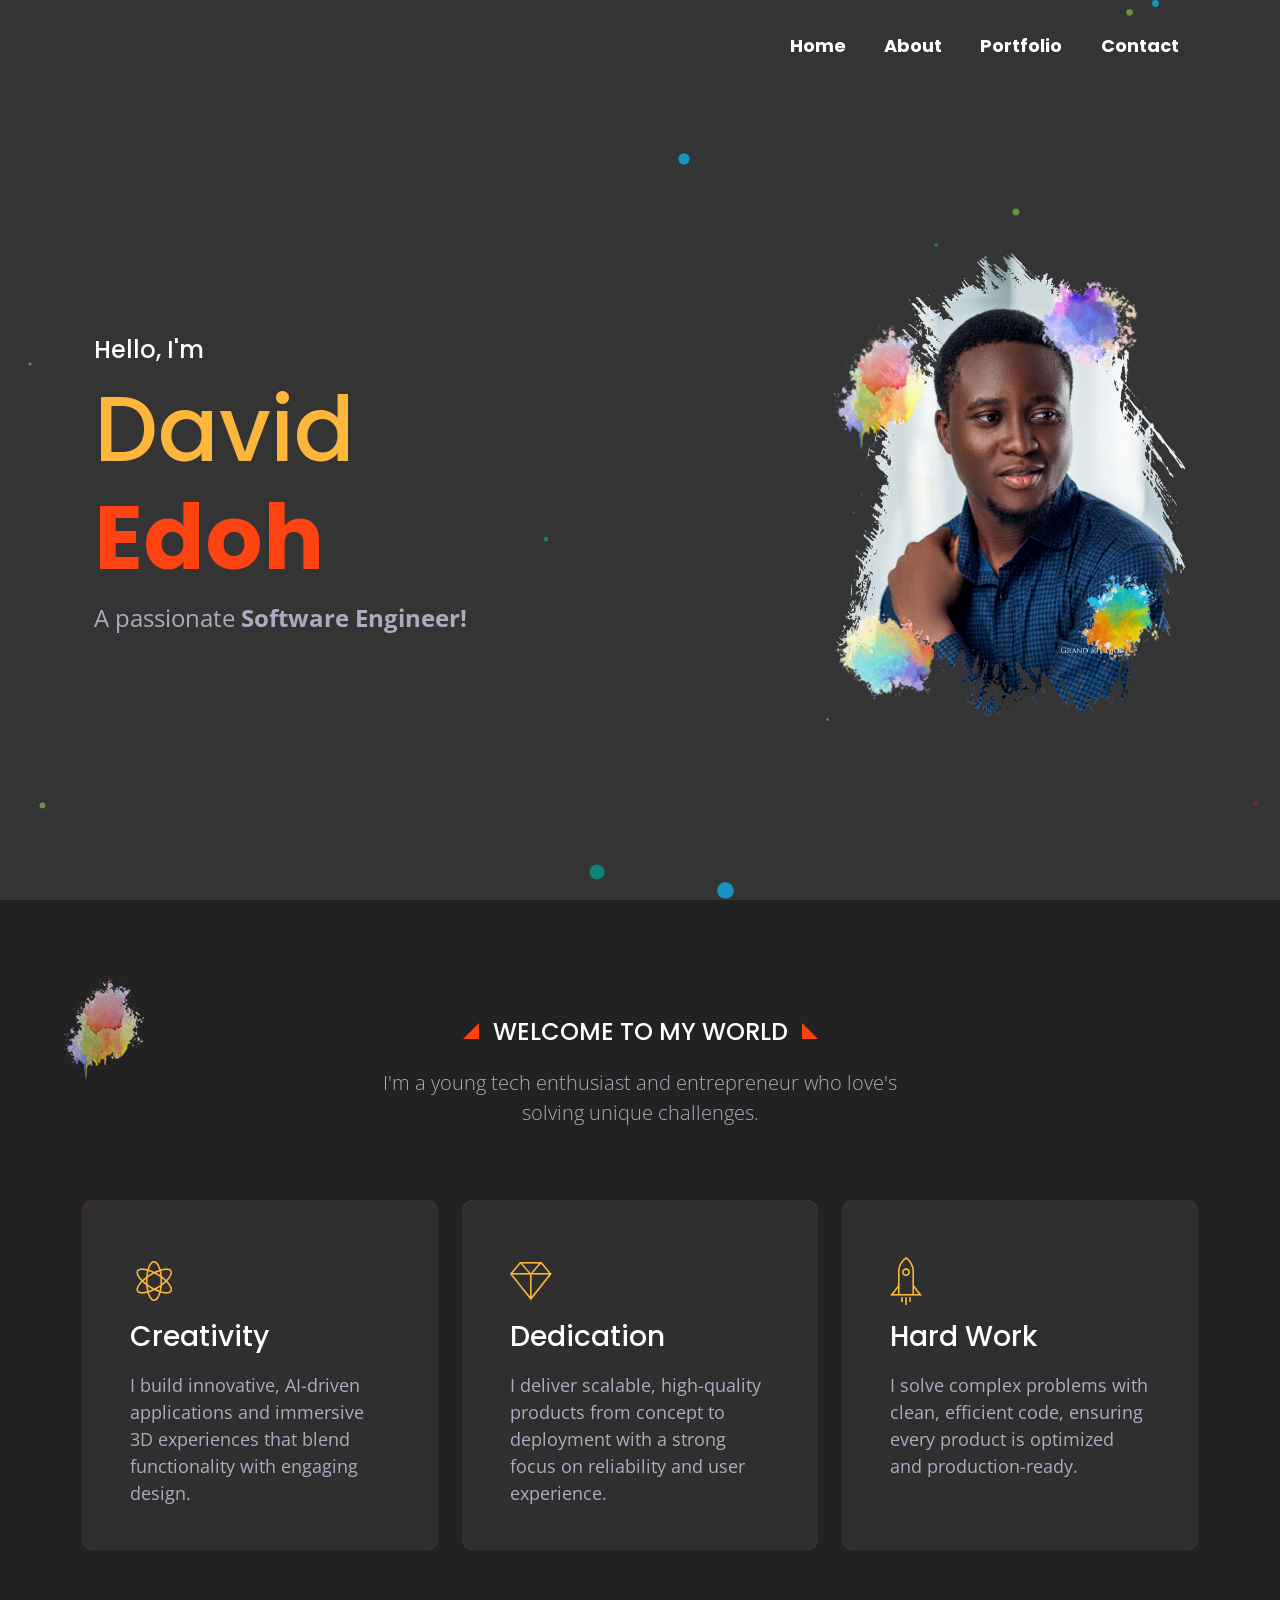
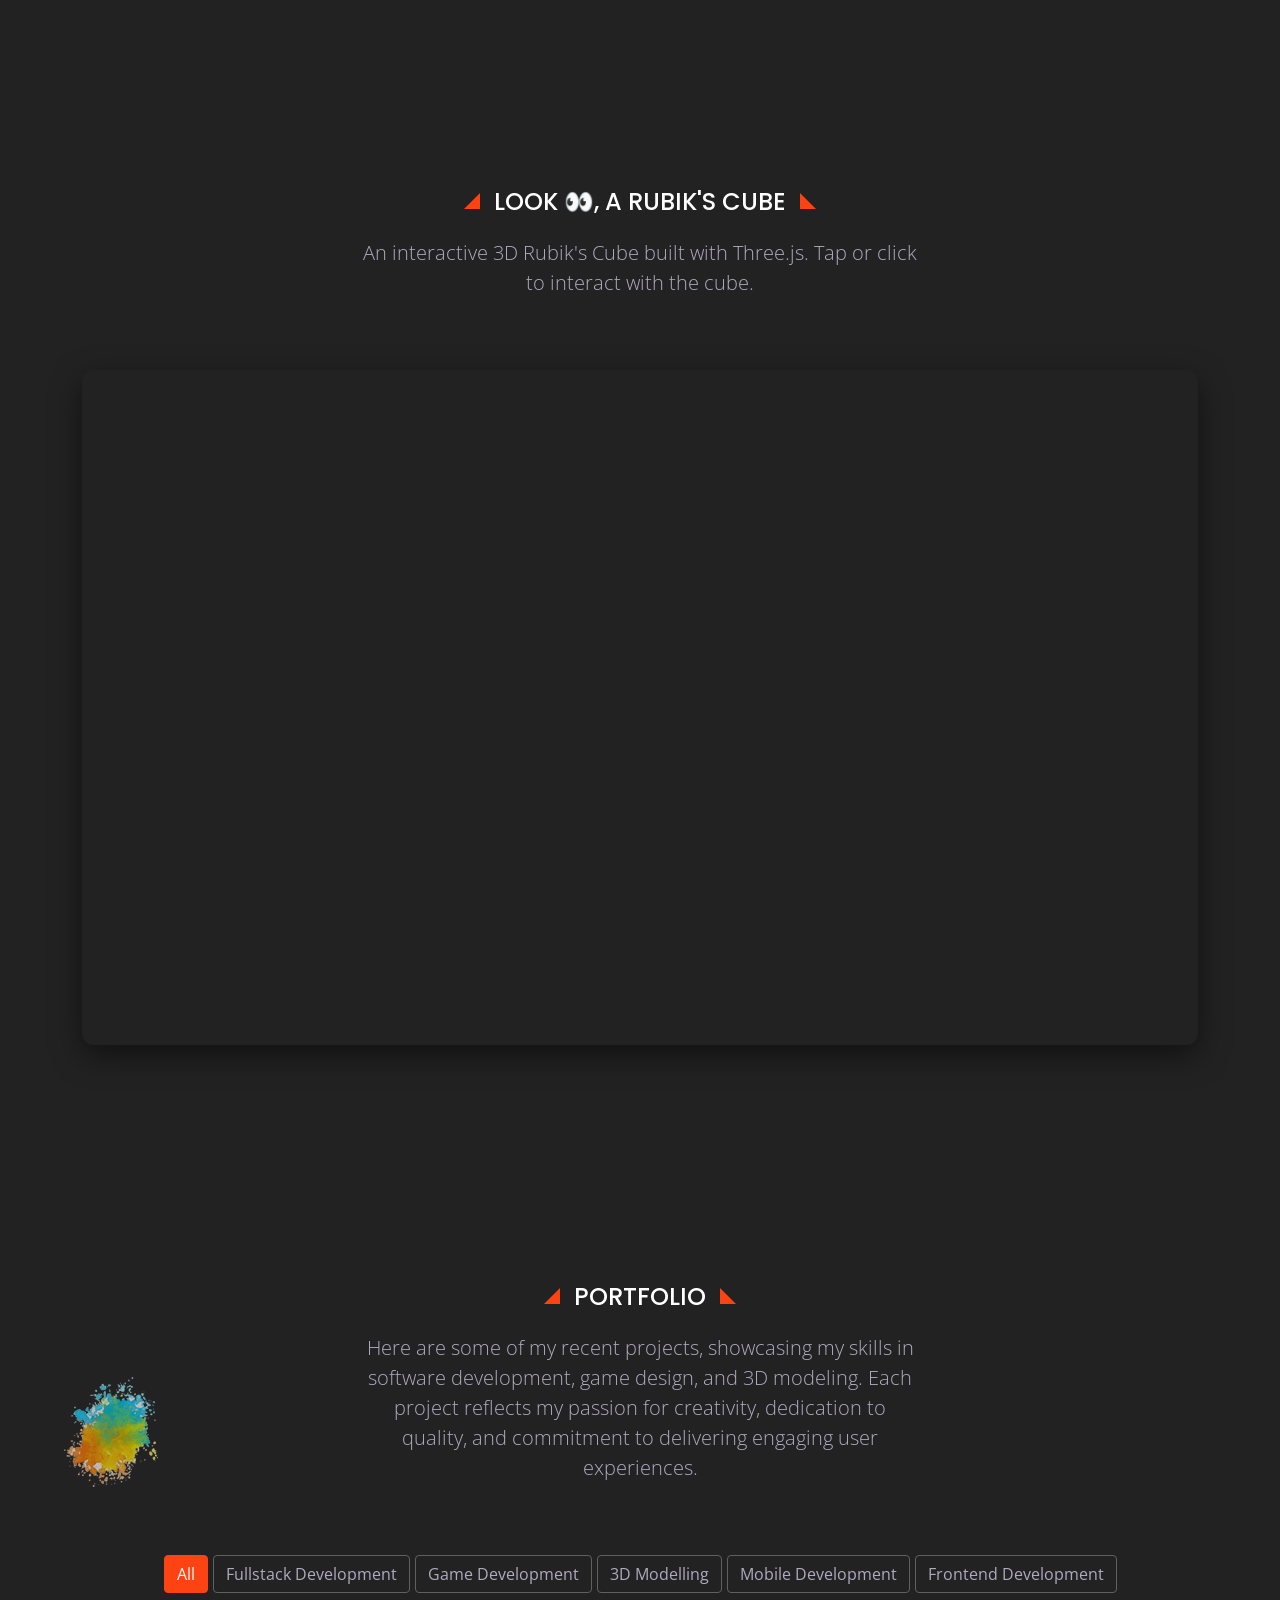
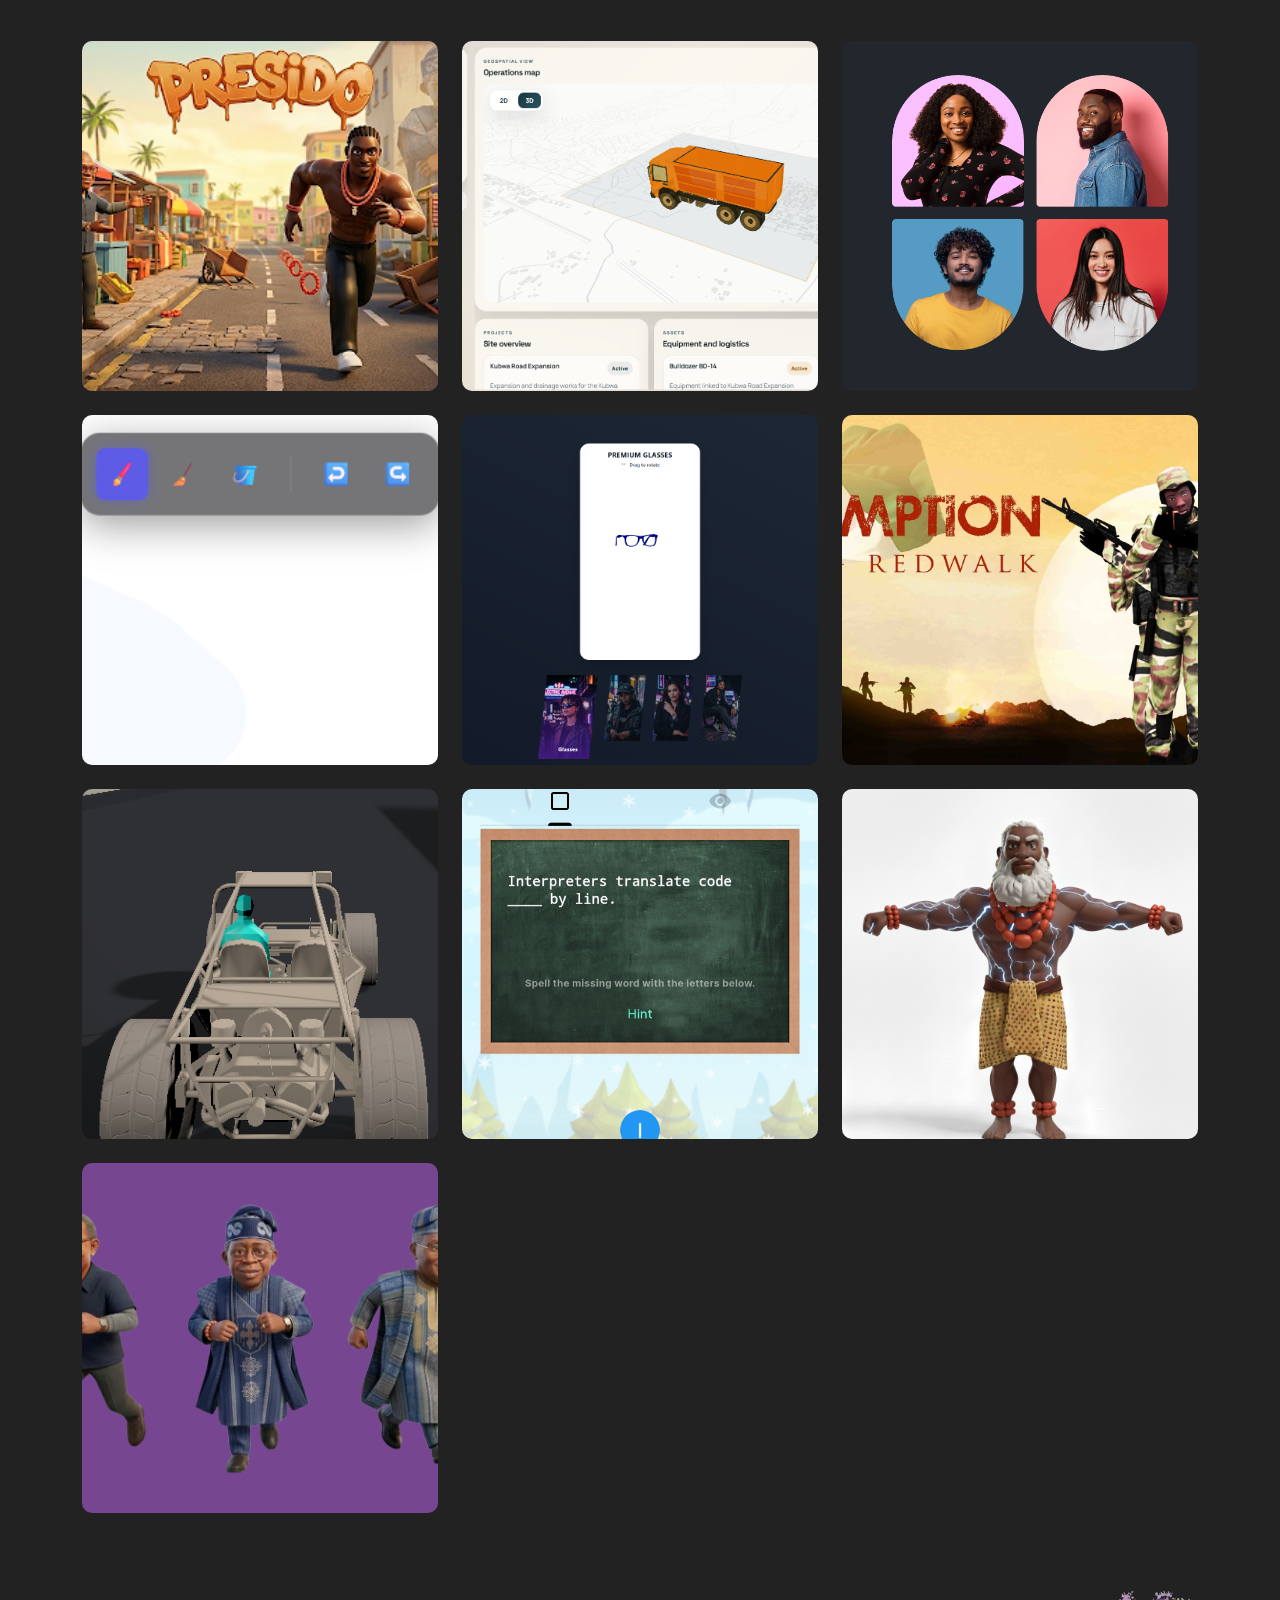
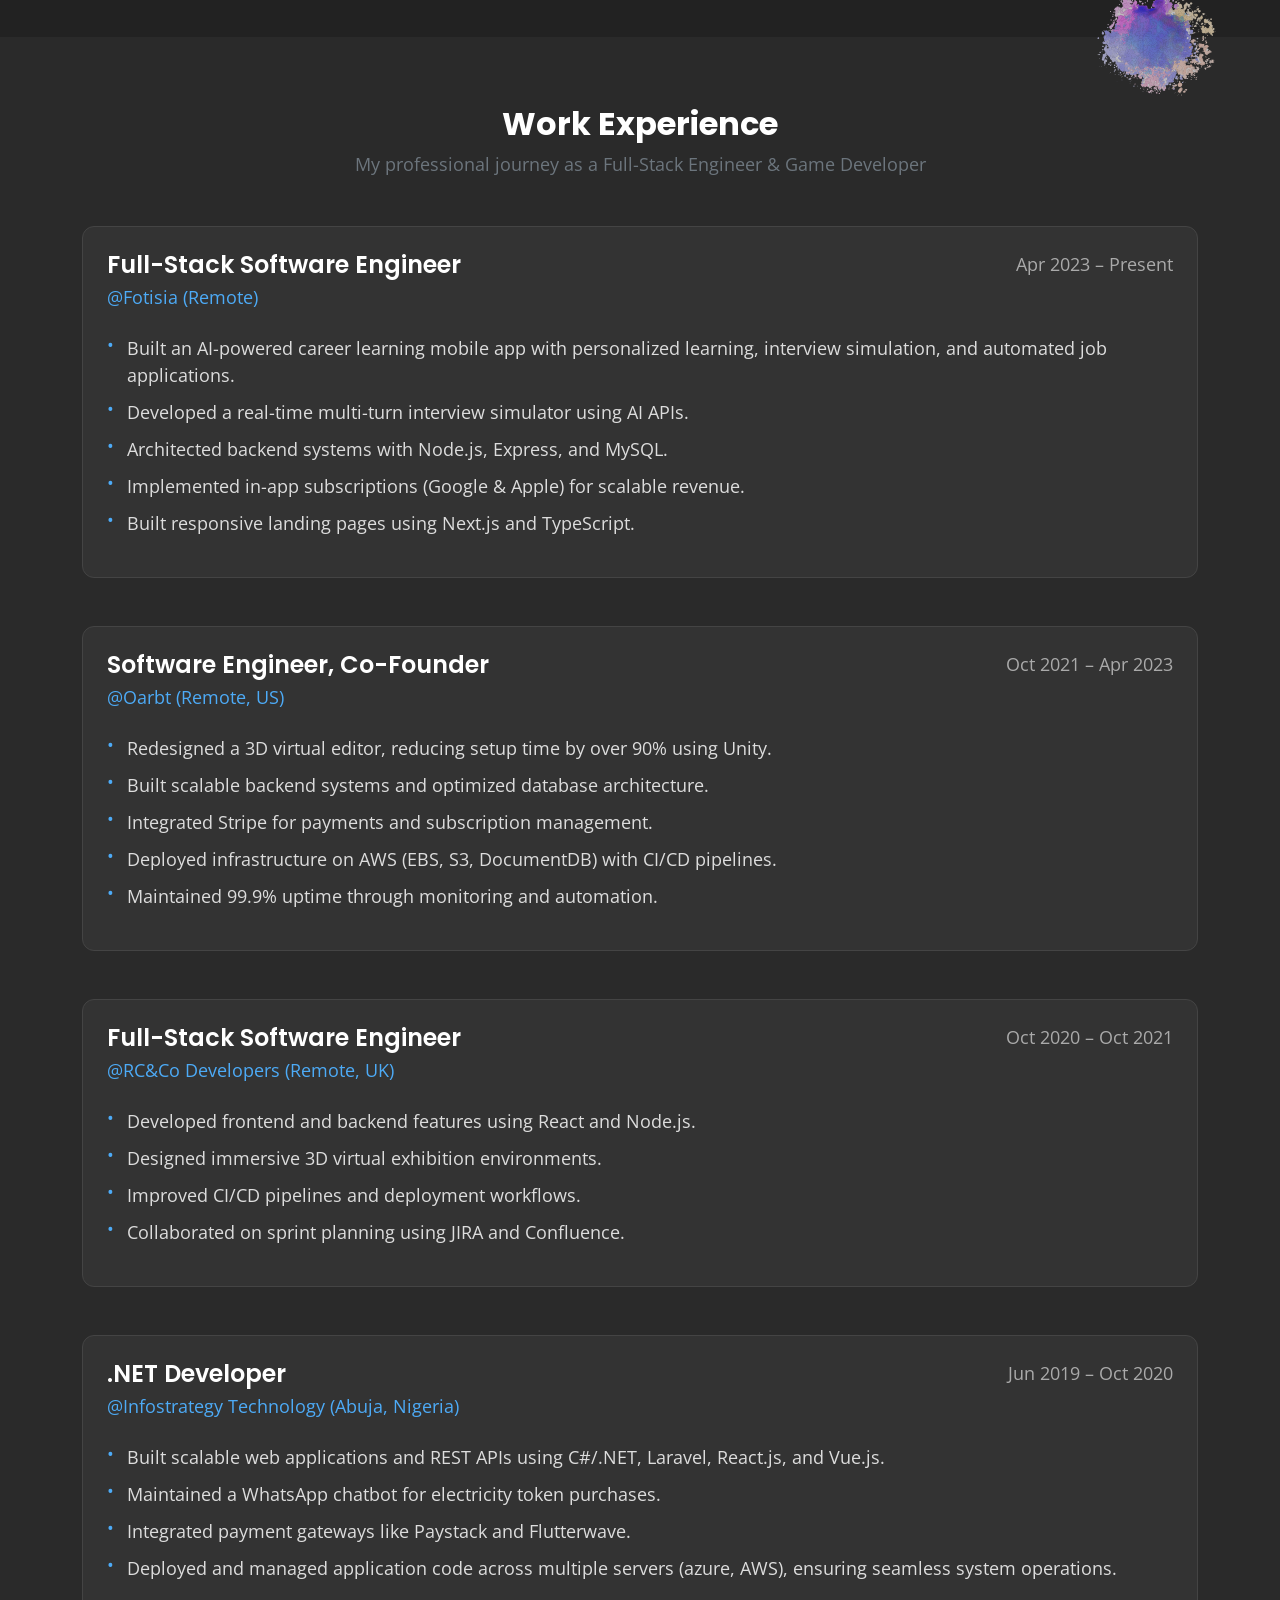
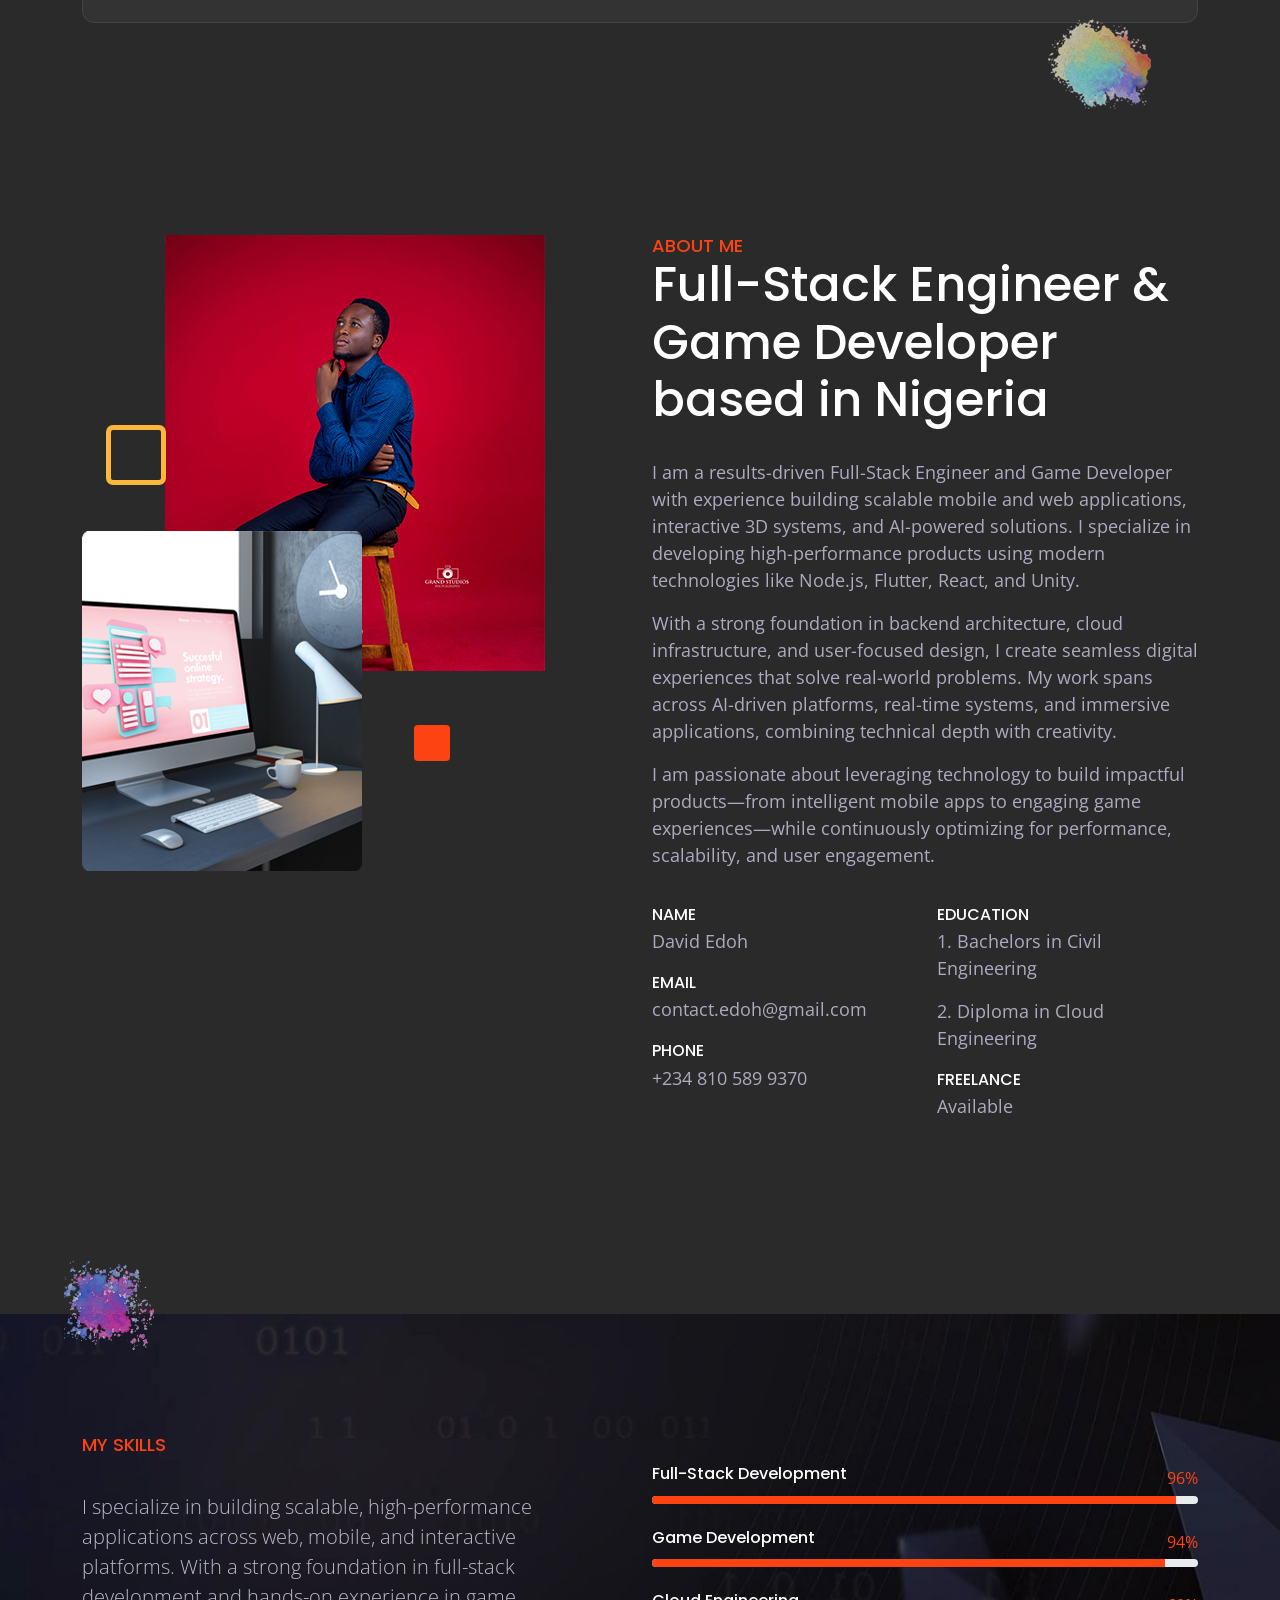
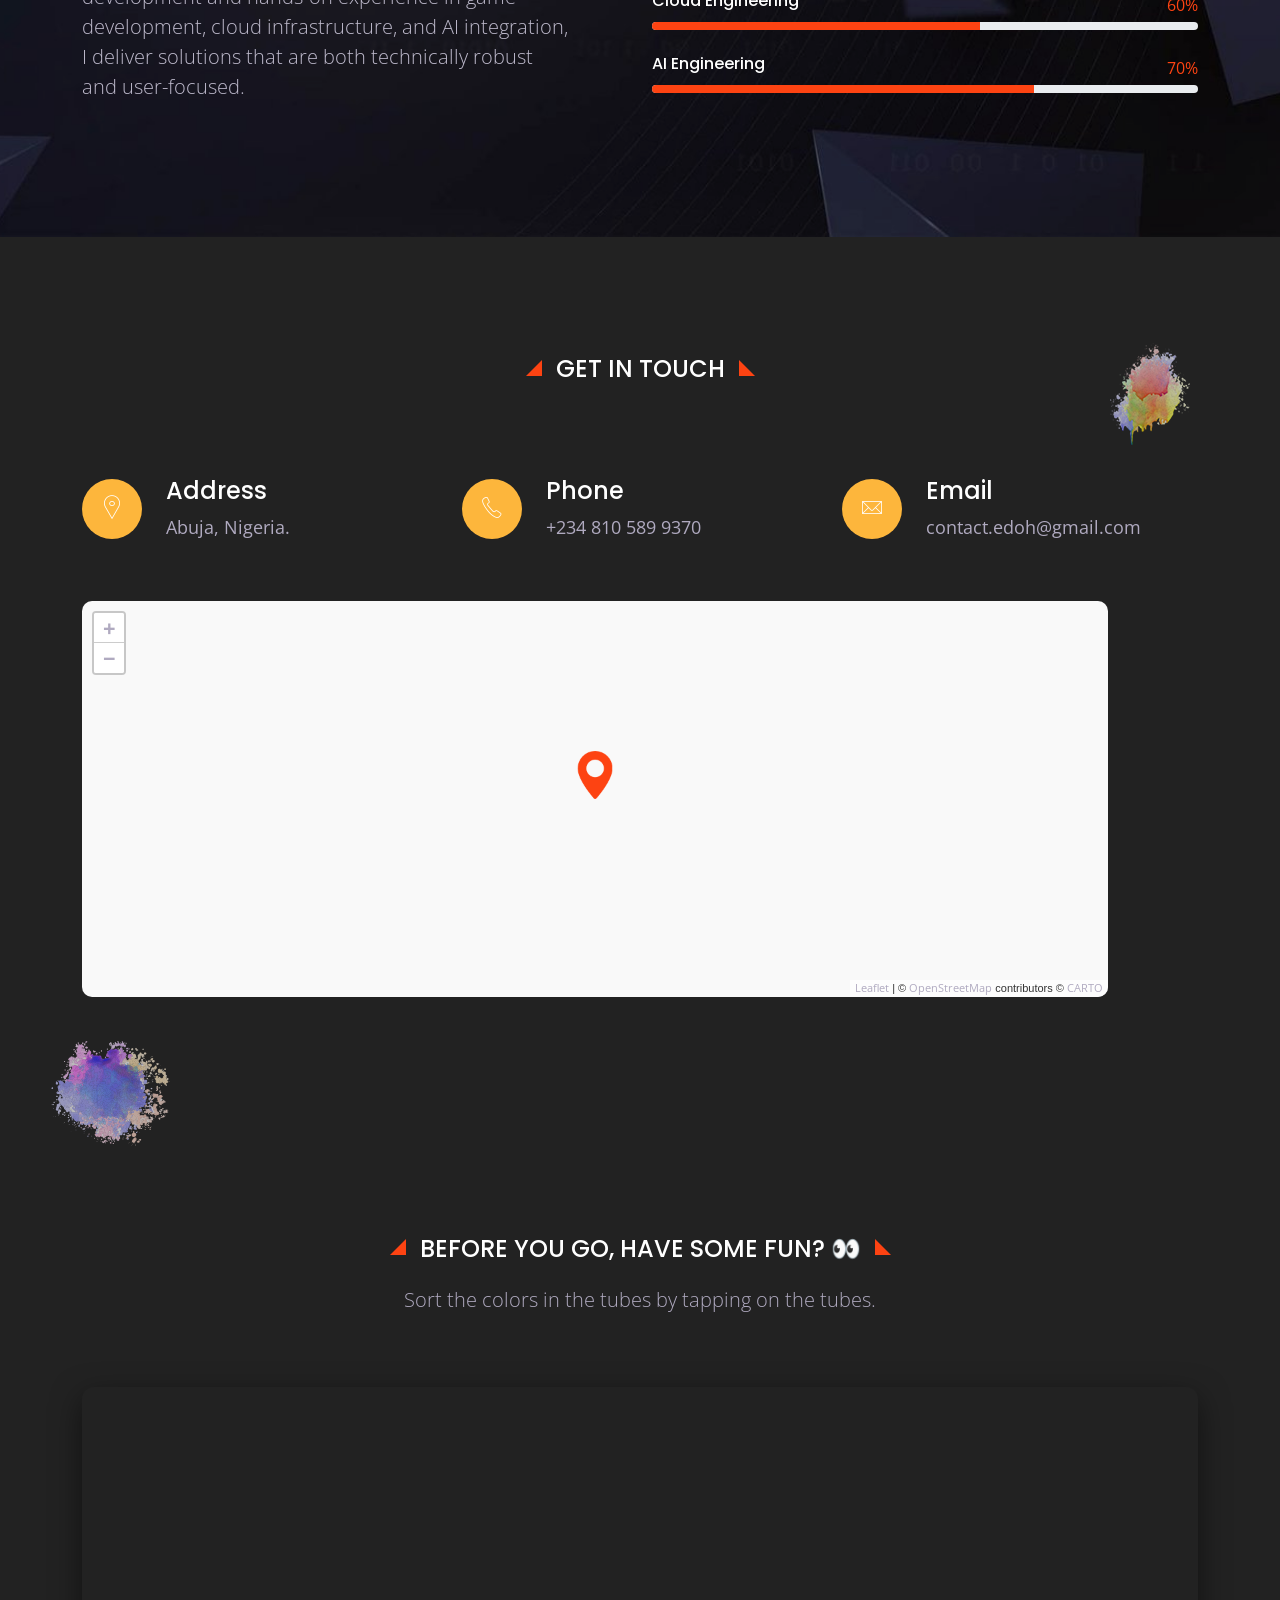
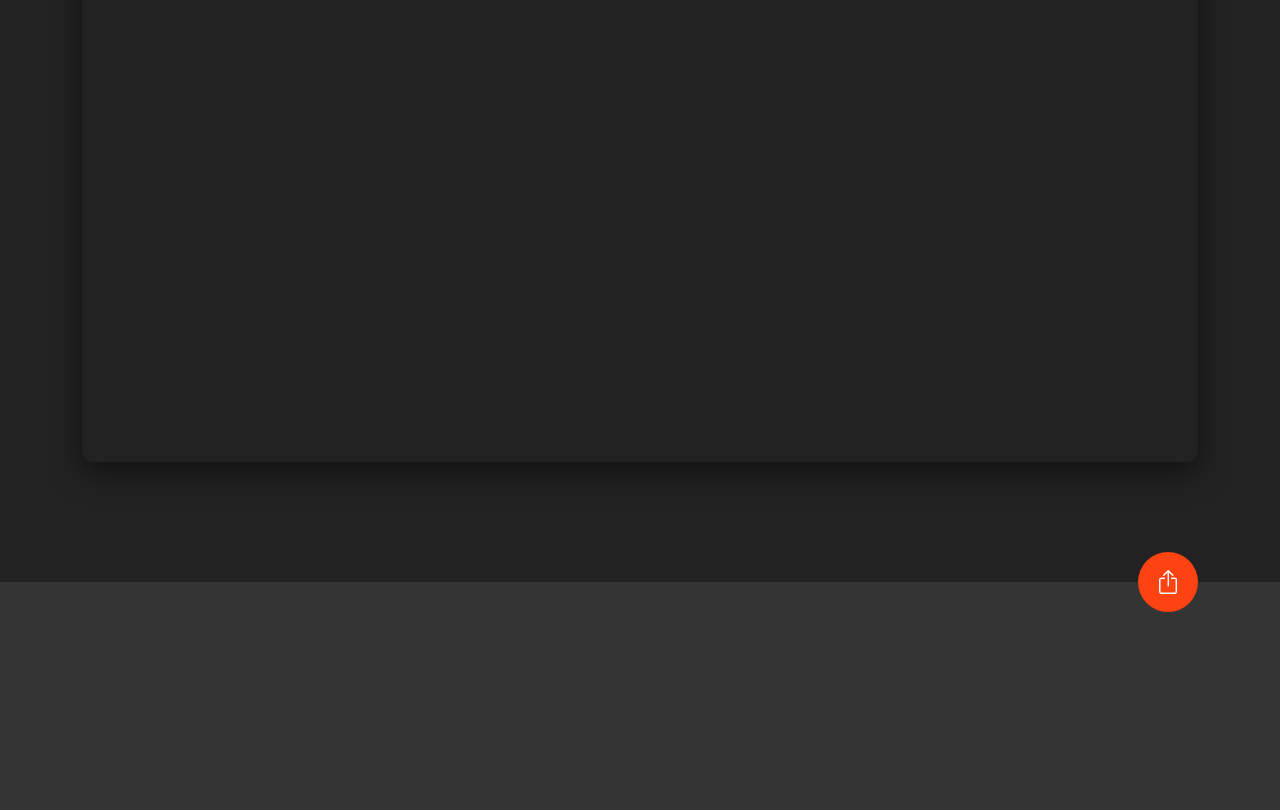
==== commit 45319800: "Merge branch 'main' of https://github.com/David-Edoh/david-edoh.github.io" ====
--- a/index.html
+++ b/index.html
@@ -252,7 +252,8 @@
 											aria-label="Close"><i class="bi bi-x"></i></button>
 										<div class="row item-content">
 											<div class="col-xl-12">
-												<div id="carouselExampleIndicators_2" class="carousel slide" data-bs-ride="false">
+												<div id="carouselExampleIndicators_2" class="carousel slide"
+													data-bs-ride="false">
 													<div class="carousel-inner">
 														<div class="carousel-item active">
 															<iframe width="560" height="315"
@@ -382,7 +383,8 @@
 											aria-label="Close"><i class="bi bi-x"></i></button>
 										<div class="row item-content">
 											<div class="col-xl-12">
-												<div id="carouselExampleIndicators_geo" class="carousel slide" data-bs-ride="false">
+												<div id="carouselExampleIndicators_geo" class="carousel slide"
+													data-bs-ride="false">
 													<div class="carousel-inner">
 														<div class="carousel-item active">
 															<iframe width="560" height="315"
@@ -416,8 +418,12 @@
 													<a href="https://geo-infra-management-fe.vercel.app/" targe="_blank"
 														class="btn btn-primary">Web Demo (Link)</a>
 													<p>
-														Developed a comprehensive geospatial management platform for managing construction projects and tracking asset logistics.
-														Built the frontend using Next.js, integrating OpenStreetMap (OSM) for interactive map visualization, spatial data management, and real-time tracking of assets across various site locations.
+														Developed a comprehensive geospatial management platform for
+														managing construction projects and tracking asset logistics.
+														Built the frontend using Next.js, integrating OpenStreetMap
+														(OSM) for interactive map visualization, spatial data
+														management, and real-time tracking of assets across various site
+														locations.
 													</p>
 
 												</div>
@@ -425,12 +431,14 @@
 											<div class="col-xl-4">
 												<div class="meta-wrapper">
 													<ul class="item-meta">
-														<li>Project Type: <span class="meta-value">Fullstack Development</span>
+														<li>Project Type: <span class="meta-value">Fullstack
+																Development</span>
 														</li>
 														<li>Duration: <span class="meta-value">6 weeks</span></li>
 														<li>Task: <span class="meta-value">GIS, fullstack development,
 																programming</span></li>
-														<li>Tools: <span class="meta-value">C#, .NET, PostGIS, Postgresql, React, Typescript, Azure</span></li>
+														<li>Tools: <span class="meta-value">C#, .NET, PostGIS,
+																Postgresql, React, Typescript, Azure</span></li>
 													</ul>
 												</div> <!-- .meta-wrapper -->
 											</div>
@@ -442,7 +450,7 @@
 						</div>
 					</div>
 				</div>
-				
+
 				<div class="col-lg-4 col-md-6 grid-item application frontend">
 					<div class="box">
 						<img src="image/fotisia/thumb.png" alt="portfolio image">
@@ -464,7 +472,8 @@
 											aria-label="Close"><i class="bi bi-x"></i></button>
 										<div class="row item-content">
 											<div class="col-xl-12">
-												<div id="carouselExampleIndicators_3" class="carousel slide" data-bs-ride="false">
+												<div id="carouselExampleIndicators_3" class="carousel slide"
+													data-bs-ride="false">
 													<div class="carousel-inner">
 
 														<div class="carousel-item active">
@@ -538,7 +547,7 @@
 					</div>
 				</div>
 
-				
+
 				<div class="col-lg-4 col-md-6 grid-item frontend">
 					<div class="box">
 						<img src="image/drawpro.png" alt="portfolio image">
@@ -562,7 +571,8 @@
 											aria-label="Close"><i class="bi bi-x"></i></button>
 										<div class="row item-content">
 											<div class="col-xl-12">
-												<div id="carouselExampleIndicators_drawpro" class="carousel slide" data-bs-ride="false">
+												<div id="carouselExampleIndicators_drawpro" class="carousel slide"
+													data-bs-ride="false">
 													<div class="carousel-inner">
 														<div class="carousel-item active">
 															<iframe width="560" height="315"
@@ -596,7 +606,8 @@
 													<a href="https://pro-draw-ten.vercel.app/" targe="_blank"
 														class="btn btn-primary">Web Demo (Link)</a>
 													<p>
-														Turn simple drawings into realistic rendering using state of the art AI models. 
+														Turn simple drawings into realistic rendering using state of the
+														art AI models.
 													</p>
 
 												</div>
@@ -609,7 +620,8 @@
 														<li>Duration: <span class="meta-value">5 days</span></li>
 														<li>Task: <span class="meta-value">Design, Frontend,
 																programming</span></li>
-														<li>Tools: <span class="meta-value">Nextjs, Typescript/Javascript</span></li>
+														<li>Tools: <span class="meta-value">Nextjs,
+																Typescript/Javascript</span></li>
 													</ul>
 												</div> <!-- .meta-wrapper -->
 											</div>
@@ -623,7 +635,7 @@
 				</div>
 
 
-				
+
 				<div class="col-lg-4 col-md-6 grid-item frontend">
 					<div class="box">
 						<img src="image/lux.PNG" alt="portfolio image">
@@ -647,7 +659,8 @@
 											aria-label="Close"><i class="bi bi-x"></i></button>
 										<div class="row item-content">
 											<div class="col-xl-12">
-												<div id="carouselExampleIndicators_2" class="carousel slide" data-bs-ride="false">
+												<div id="carouselExampleIndicators_2" class="carousel slide"
+													data-bs-ride="false">
 													<div class="carousel-inner">
 														<div class="carousel-item active">
 															<iframe width="560" height="315"
@@ -732,8 +745,8 @@
 											aria-label="Close"><i class="bi bi-x"></i></button>
 										<div class="row item-content">
 											<div class="col-xl-12">
-												<div id="carouselExampleIndicators_1" class="carousel slide" data-bs-ride="false"
-													data-bs-ride="true">
+												<div id="carouselExampleIndicators_1" class="carousel slide"
+													data-bs-ride="false" data-bs-ride="true">
 													<div class="carousel-inner">
 														<div class="carousel-item active">
 															<iframe width="560" height="315"
@@ -832,7 +845,8 @@
 											aria-label="Close"><i class="bi bi-x"></i></button>
 										<div class="row item-content">
 											<div class="col-xl-12">
-												<div id="carouselExampleIndicators_2" class="carousel slide" data-bs-ride="false">
+												<div id="carouselExampleIndicators_2" class="carousel slide"
+													data-bs-ride="false">
 													<div class="carousel-inner">
 														<div class="carousel-item active">
 															<iframe width="560" height="315"
@@ -919,7 +933,8 @@
 											aria-label="Close"><i class="bi bi-x"></i></button>
 										<div class="row item-content">
 											<div class="col-xl-12">
-												<div id="carouselExampleIndicators_3" class="carousel slide" data-bs-ride="false">
+												<div id="carouselExampleIndicators_3" class="carousel slide"
+													data-bs-ride="false">
 													<div class="carousel-inner">
 														<div class="carousel-item active">
 															<iframe width="560" height="315"
@@ -1055,7 +1070,8 @@
 											aria-label="Close"><i class="bi bi-x"></i></button>
 										<div class="row item-content">
 											<div class="col-xl-12">
-												<div id="carouselExampleIndicators_4" class="carousel slide" data-bs-ride="false">
+												<div id="carouselExampleIndicators_4" class="carousel slide"
+													data-bs-ride="false">
 													<div class="carousel-inner">
 														<div class="carousel-item active">
 															<img src="image/portfolio/daities/amadioha_2.png"
@@ -1148,7 +1164,8 @@
 											aria-label="Close"><i class="bi bi-x"></i></button>
 										<div class="row item-content">
 											<div class="col-xl-12">
-												<div id="carouselExampleIndicators_5" class="carousel slide" data-bs-ride="false">
+												<div id="carouselExampleIndicators_5" class="carousel slide"
+													data-bs-ride="false">
 													<div class="carousel-inner">
 														<div class="carousel-item active">
 															<img src="image/portfolio/runner/tinubu.png"
@@ -1254,7 +1271,7 @@
 								<h4 class="mb-1">Full-Stack Software Engineer</h4>
 								<p class="mb-2 text-primary fw-semibold">@Fotisia (Remote)</p>
 							</div>
-							<span class="text-muted">Apr 2024 – Present</span>
+							<span class="text-muted">Apr 2023 – Present</span>
 						</div>
 
 						<ul class="mt-3">
@@ -1321,10 +1338,12 @@
 						</div>
 
 						<ul class="mt-3">
-							<li>Built scalable web applications and REST APIs using C#/.NET, Laravel, React.js, and Vue.js.</li>
+							<li>Built scalable web applications and REST APIs using C#/.NET, Laravel, React.js, and
+								Vue.js.</li>
 							<li>Maintained a WhatsApp chatbot for electricity token purchases.</li>
 							<li>Integrated payment gateways like Paystack and Flutterwave.</li>
-							<li>Deployed and managed application code across multiple servers (azure, AWS), ensuring seamless system operations.</li>
+							<li>Deployed and managed application code across multiple servers (azure, AWS), ensuring
+								seamless system operations.</li>
 						</ul>
 					</div>
 				</div>
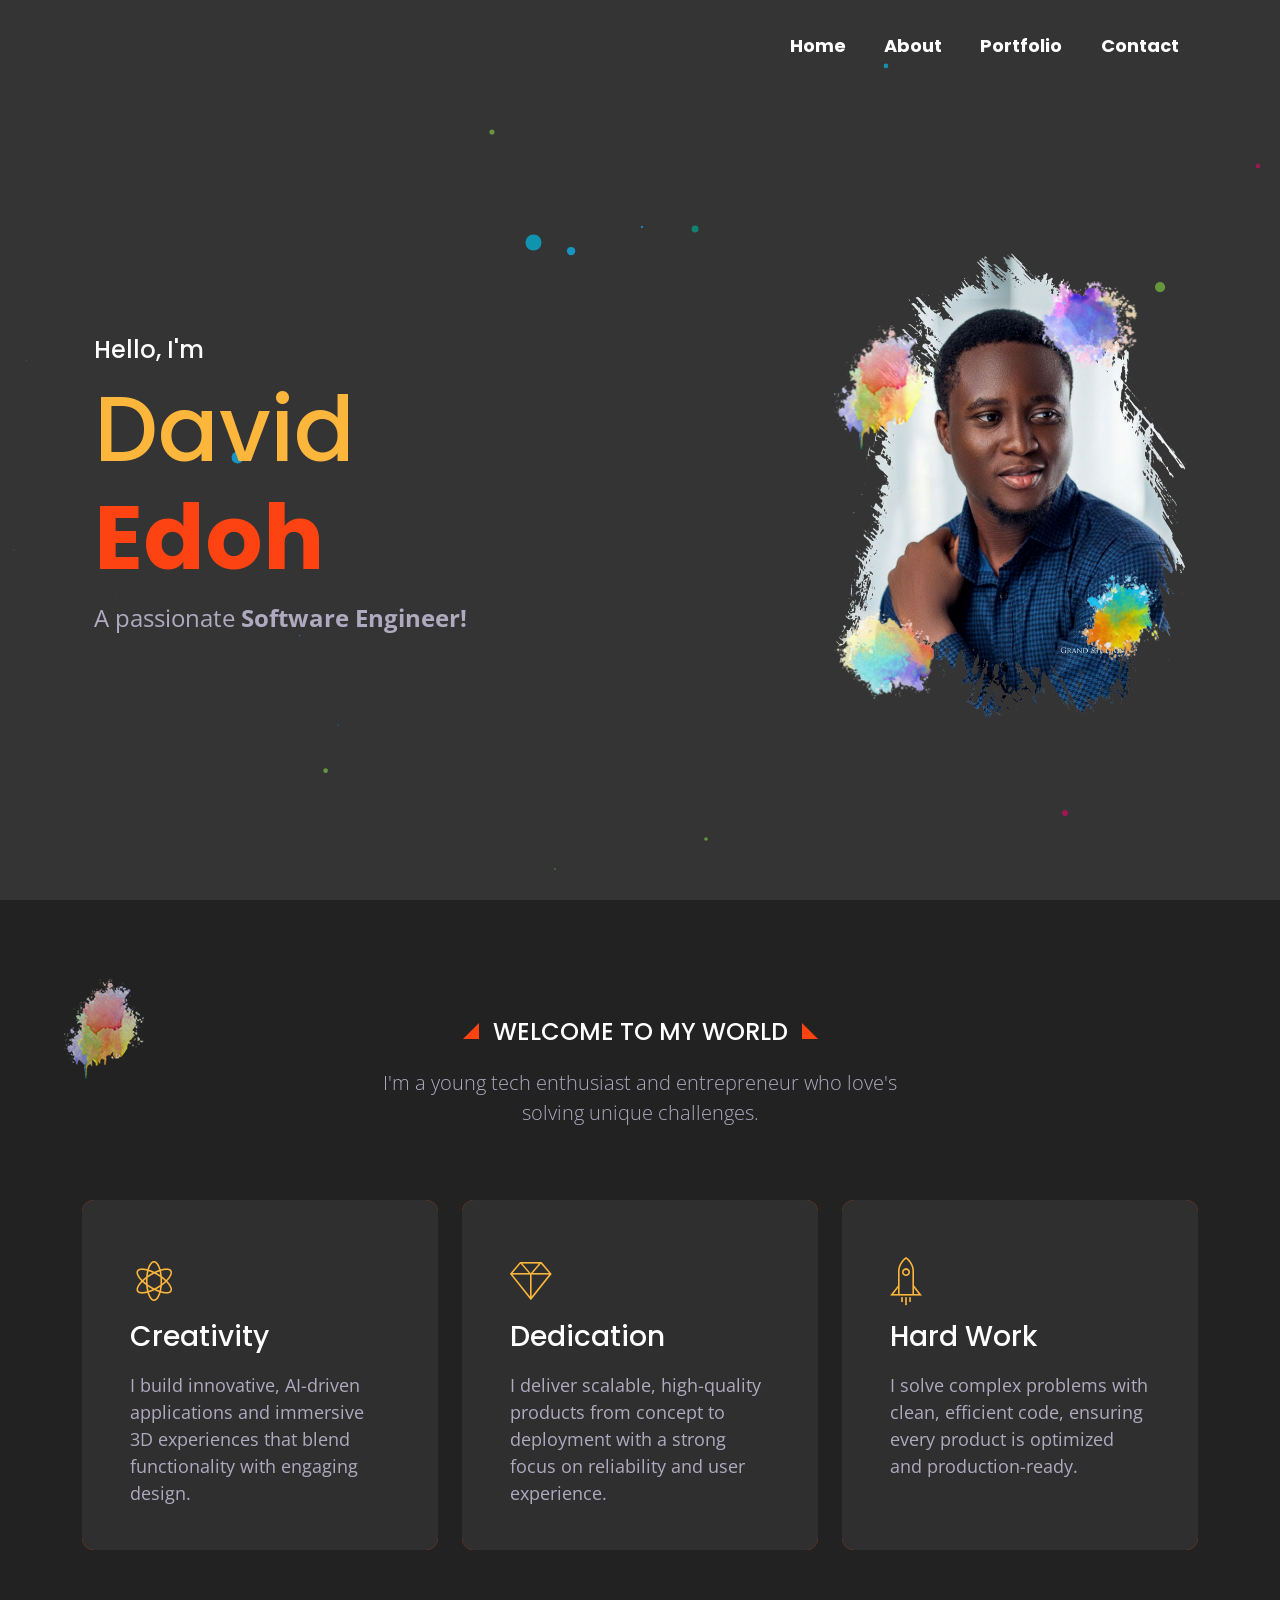
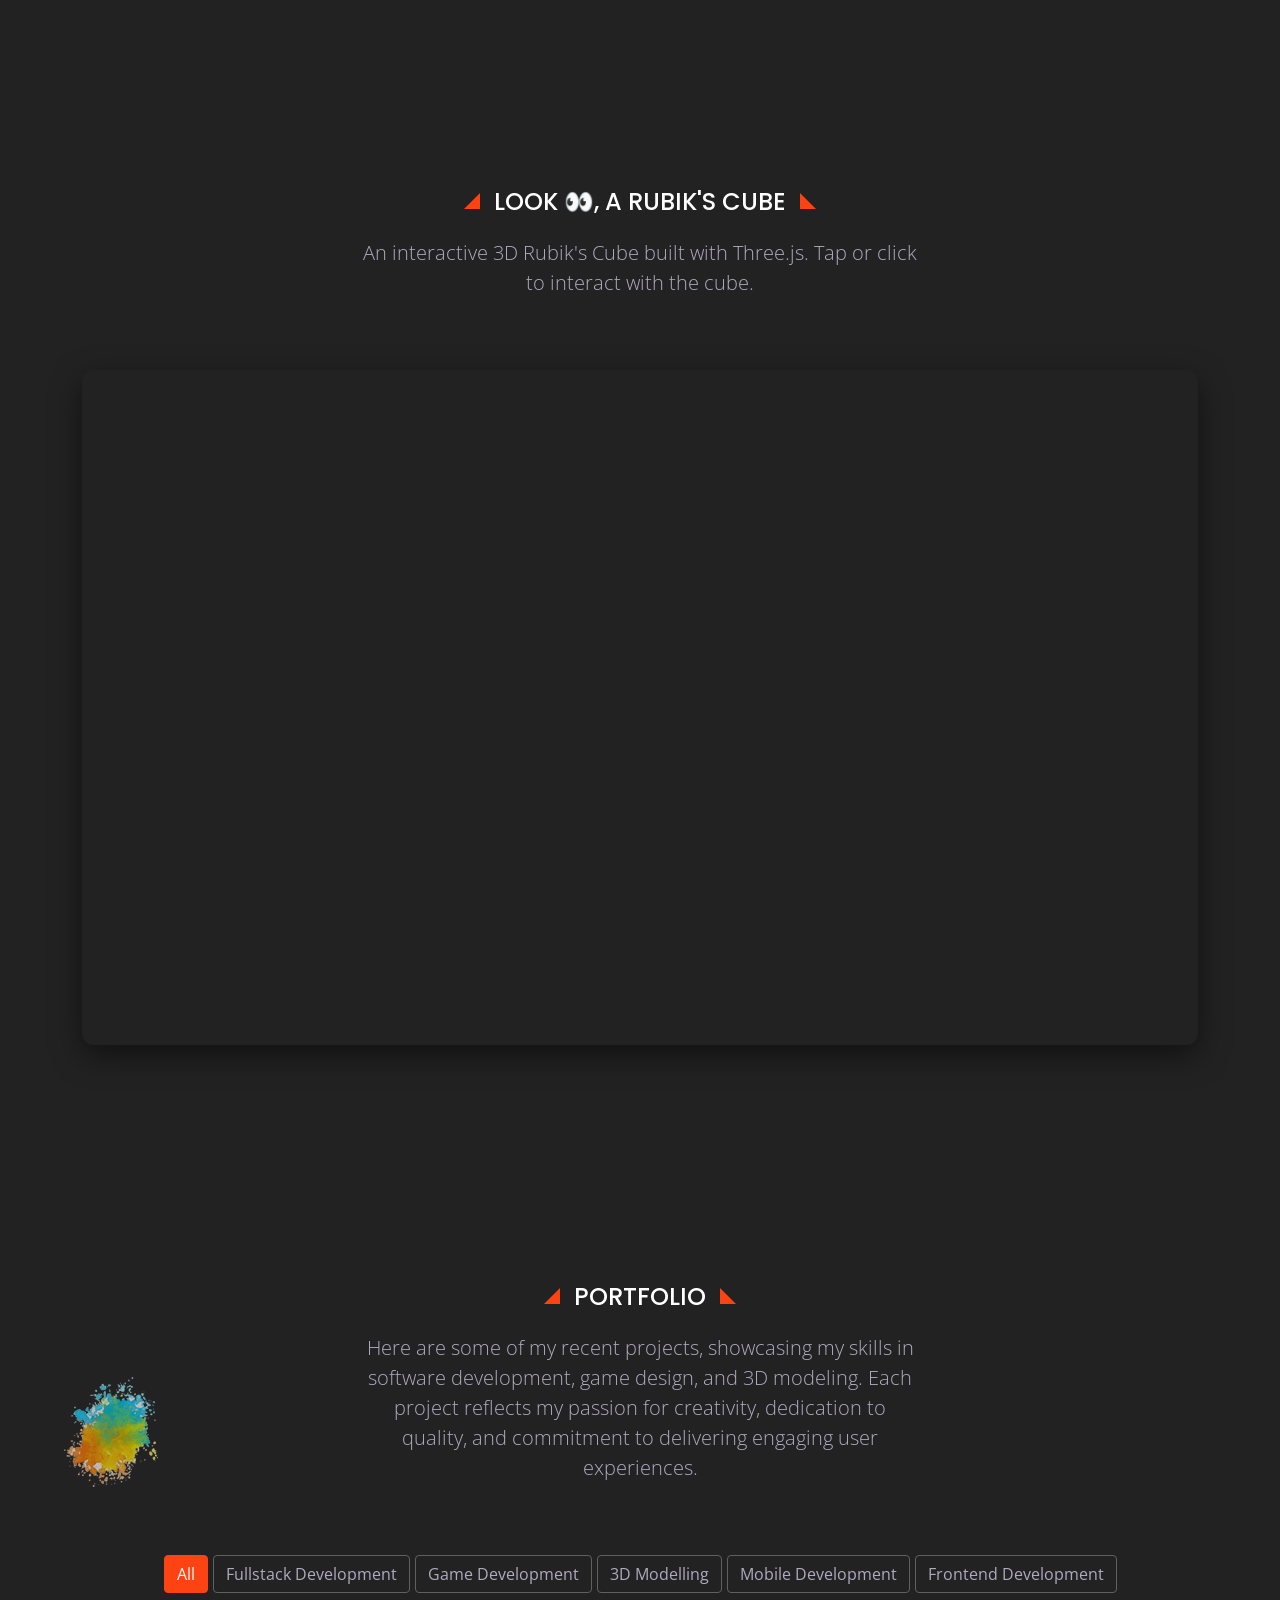
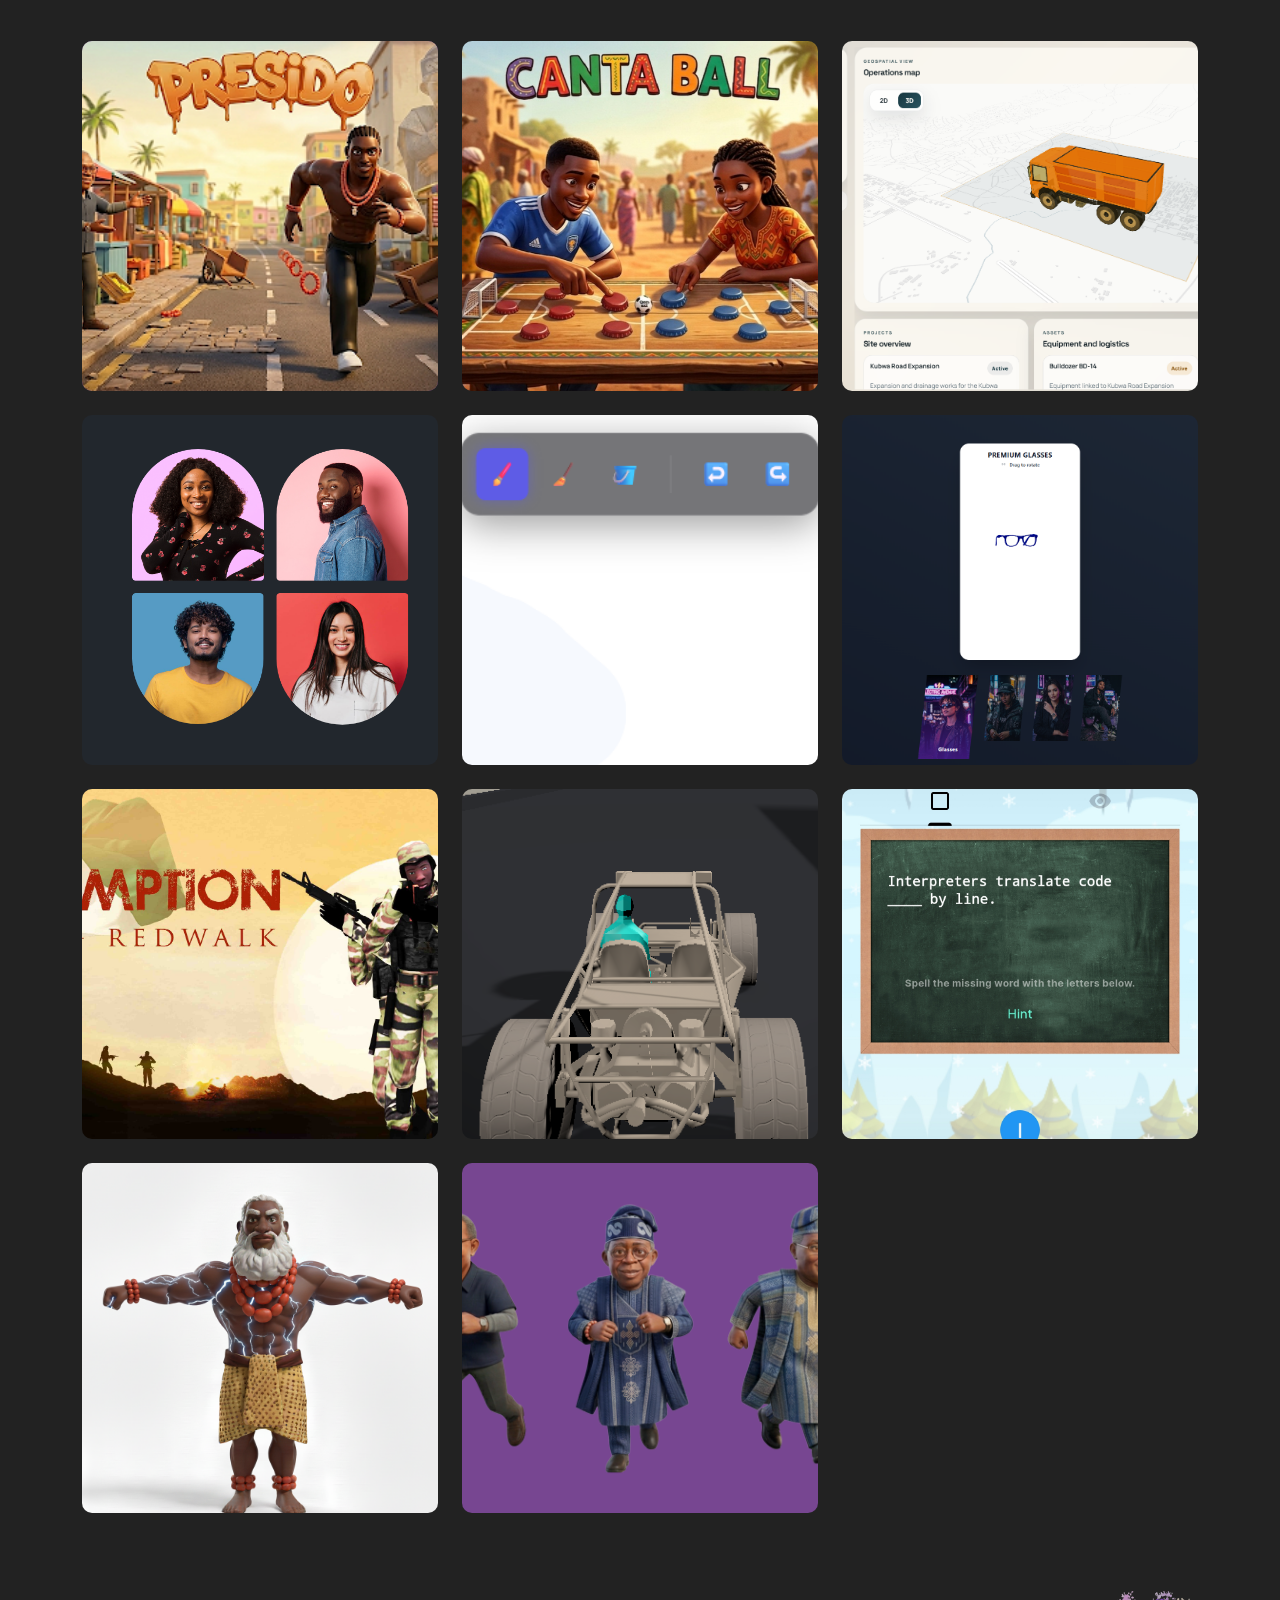
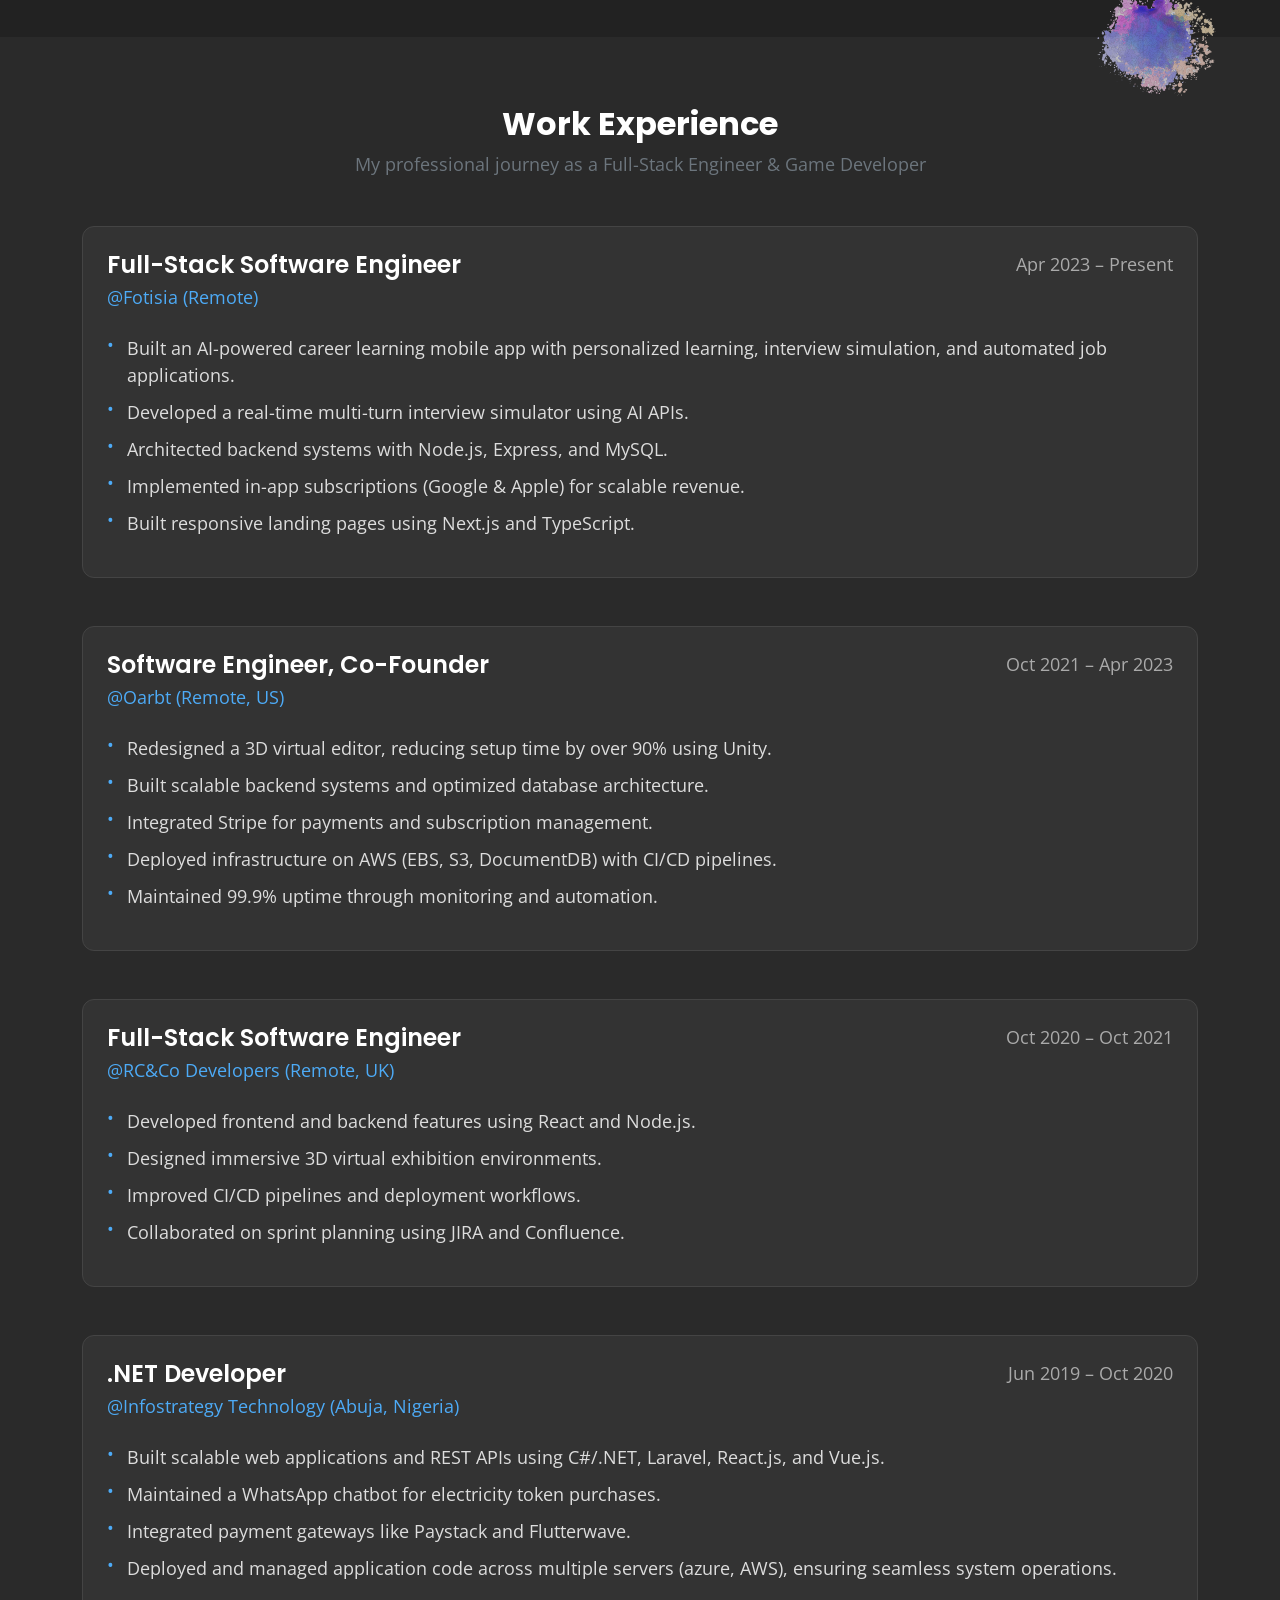
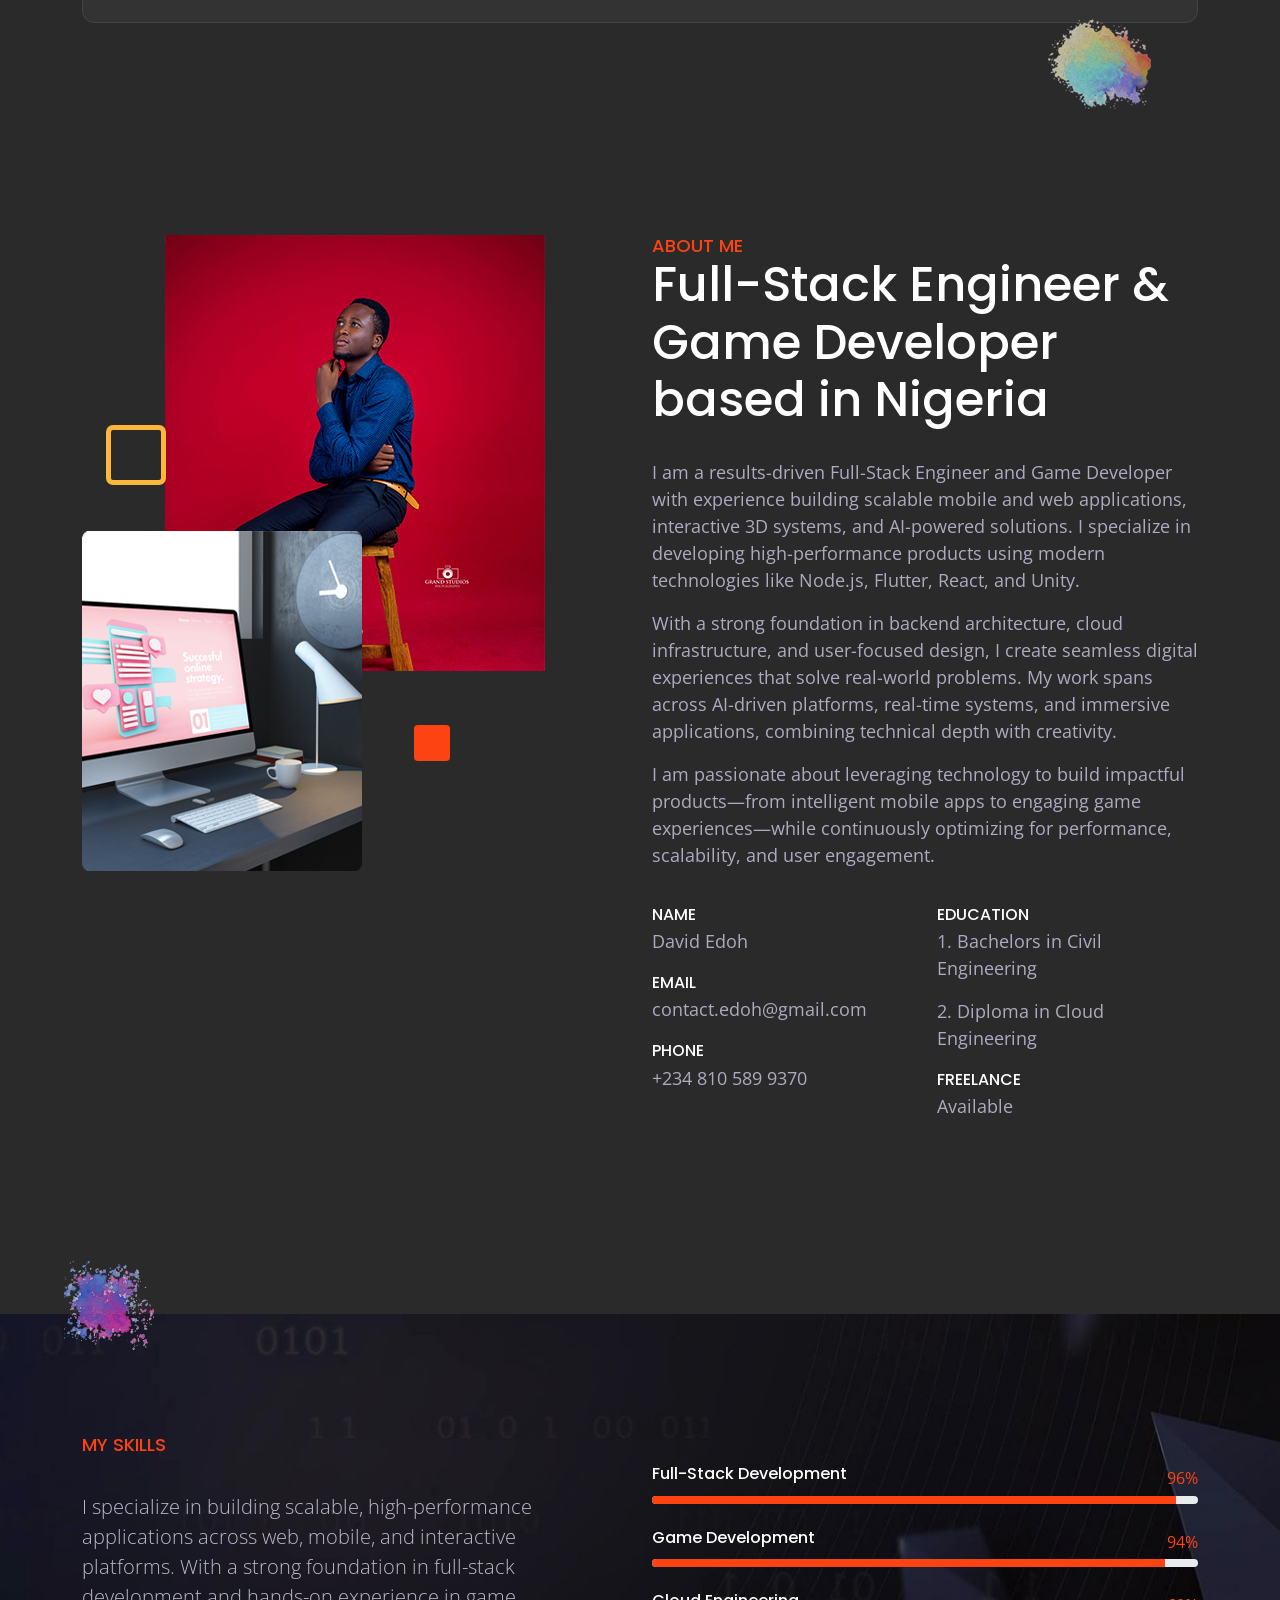
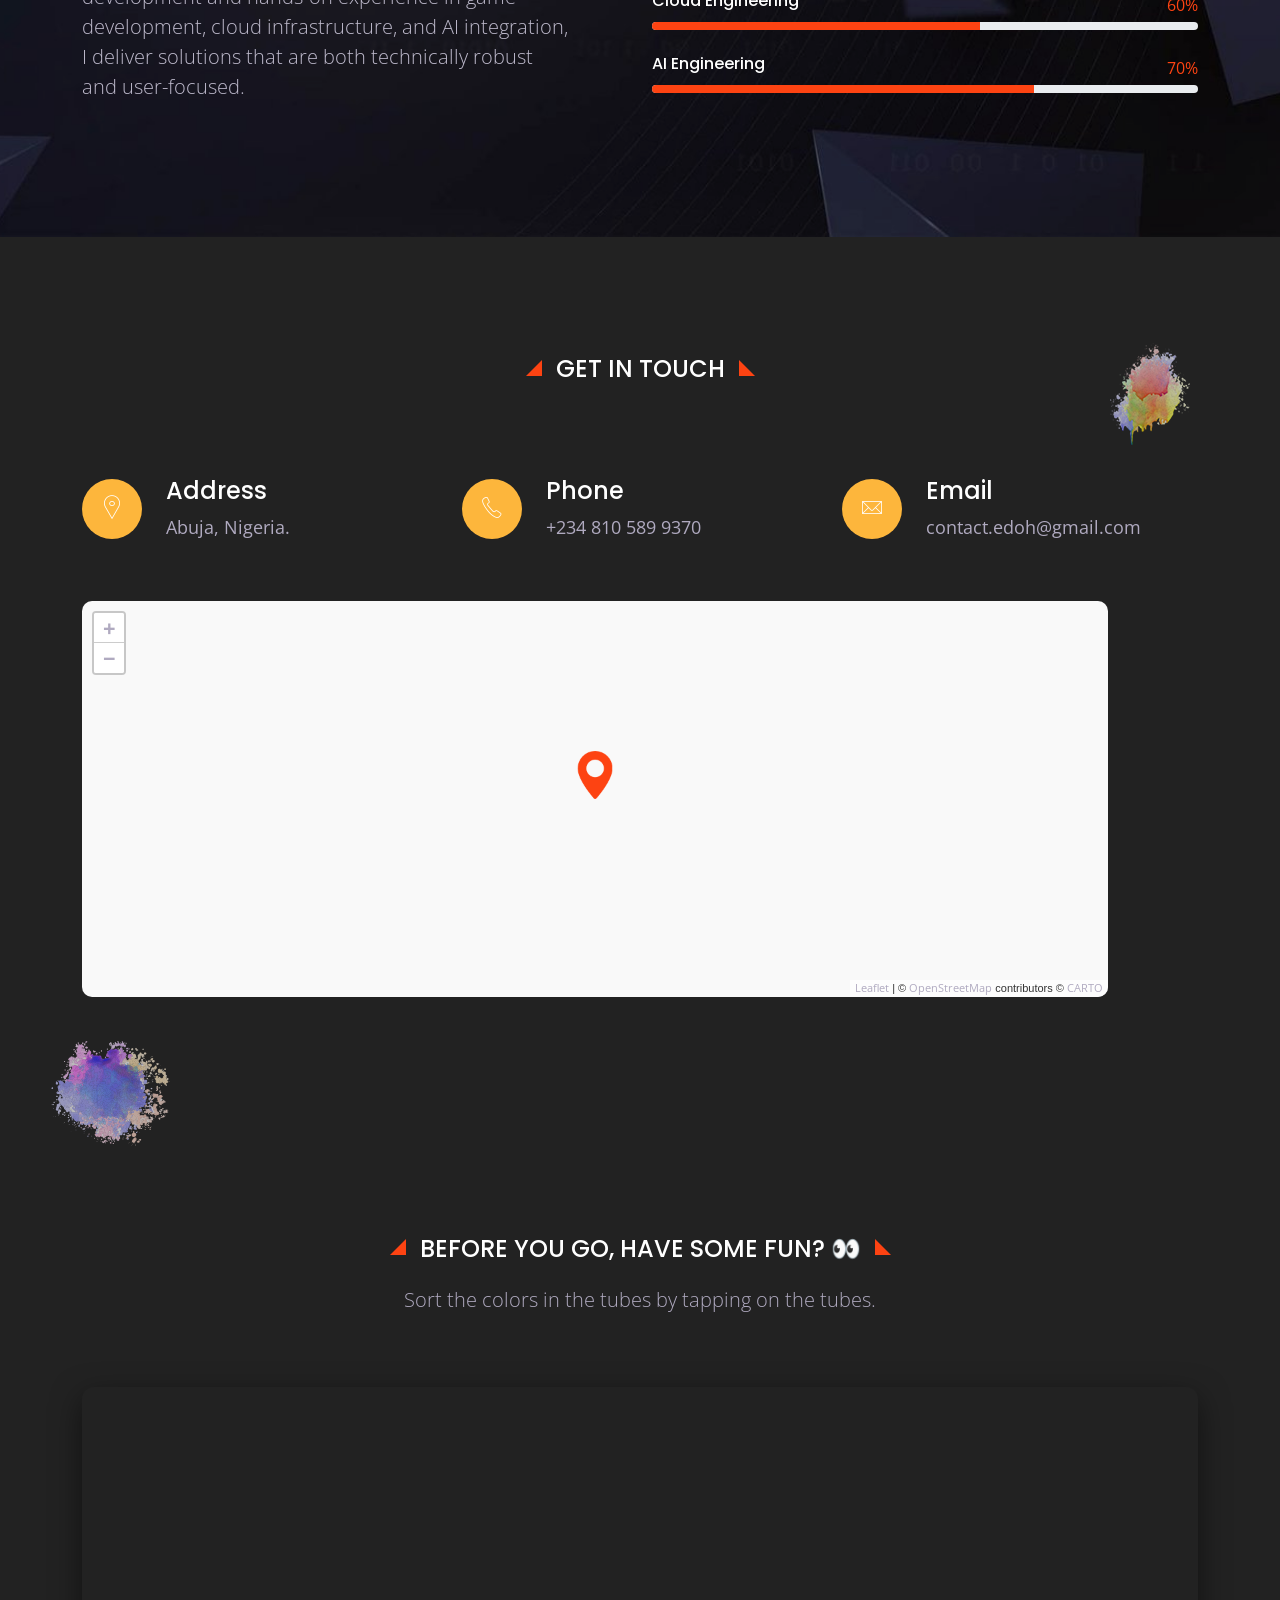
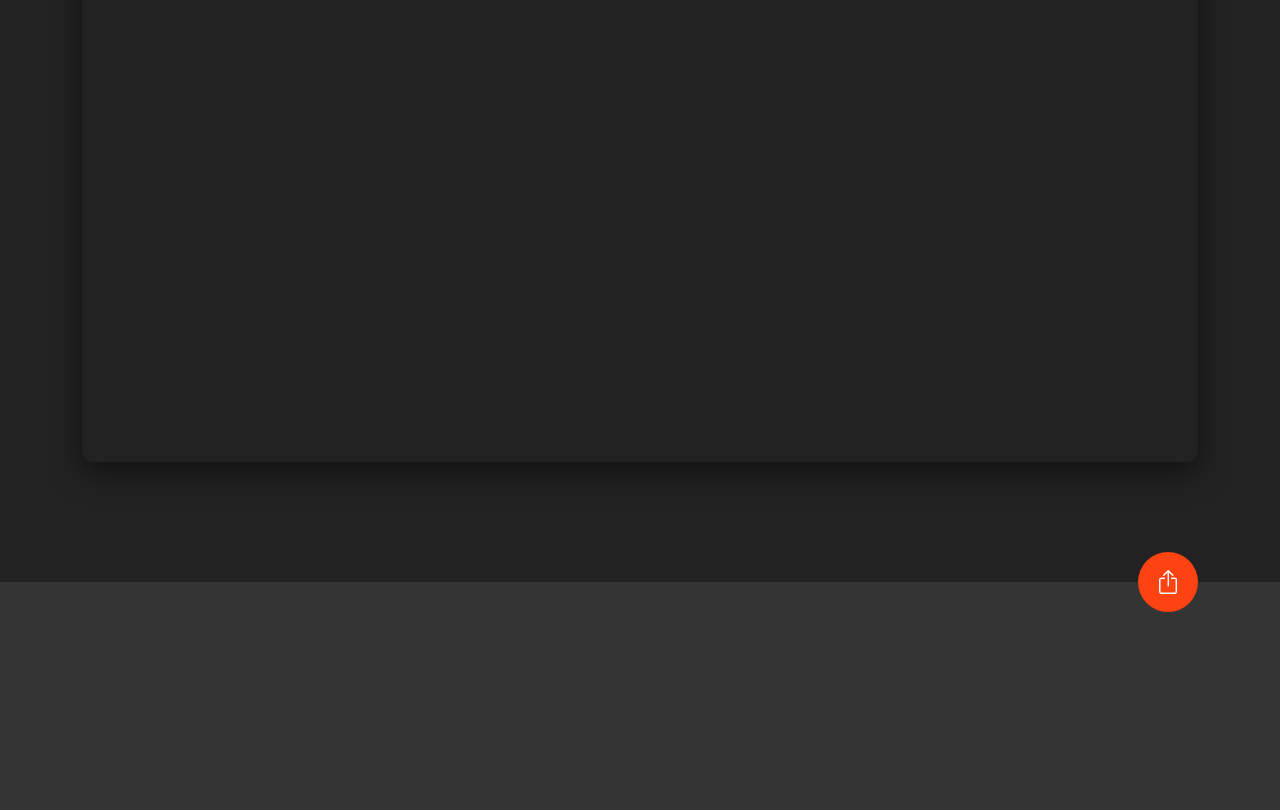
==== commit 9d2b06e6: "Updates" ====
--- a/index.html
+++ b/index.html
@@ -356,7 +356,99 @@
 				</div>
 
 
-				<!-- <div> -->
+				<div class="col-lg-4 col-md-6 grid-item game-dev mobile">
+					<div class="box">
+						<img src="image/cantaball/cantaball.jpg" alt="portfolio image">
+						<div class="box-content">
+							<h3 class="title">Canta Ball</h3>
+							<span class="category">Mobile Game</span>
+						</div>
+
+
+						<div class="icon-box"><a href="/#" data-bs-toggle="modal"
+								data-bs-target="#portfolioModalCantaBall"><i class="bi bi-plus-lg"></i></a></div>
+
+						<!-- Modal -->
+						<div class="modal fade" id="portfolioModalCantaBall" tabindex="-1"
+							aria-labelledby="portfolioModalCantaBall" aria-hidden="true">
+							<div class="modal-dialog modal-dialog-scrollable modal-dialog-centered modal-xl">
+								<div class="modal-content">
+
+									<div class="modal-body">
+										<button type="button" class="btn-close" data-bs-dismiss="modal"
+											aria-label="Close"><i class="bi bi-x"></i></button>
+										<div class="row item-content">
+											<div class="col-xl-12">
+												<div id="carouselExampleIndicators_2" class="carousel slide"
+													data-bs-ride="false">
+													<div class="carousel-inner">
+														<div class="carousel-item active">
+															<iframe width="560" height="315"
+																src="https://www.youtube.com/embed/Y_i8eA-LR1s?controls=0"
+																title="Redemption" frameborder="0"
+																allow="accelerometer; autoplay; clipboard-write; encrypted-media; gyroscope; picture-in-picture"
+																allowfullscreen
+																referrerpolicy="strict-origin-when-cross-origin">
+															</iframe>
+														</div>
+
+													</div>
+													<button class="carousel-control-prev" type="button"
+														data-bs-target="#carouselExampleIndicators_2"
+														data-bs-slide="prev">
+														<span class="carousel-control-prev-icon"
+															aria-hidden="true"></span>
+														<span class="visually-hidden">Previous</span>
+													</button>
+													<button class="carousel-control-next" type="button"
+														data-bs-target="#carouselExampleIndicators_2"
+														data-bs-slide="next">
+														<span class="carousel-control-next-icon"
+															aria-hidden="true"></span>
+														<span class="visually-hidden">Next</span>
+													</button>
+												</div>
+
+											</div>
+											<div class="col-xl-8">
+												<div class="content-wrapper">
+													<h2 class="item-title">Canta Ball (2025)</h2>
+													<div class="d-flex gap-2">
+														<a href="https://canta-ball.netlify.app/" target="_blank"
+															class="btn btn-primary">WebGL Link
+															(published)</a>
+
+													</div>
+
+													<p>
+														Canta Ball is a Finger Soccer game where players select their
+														team and formation of choice and take turns in the pitch hitting
+														the ball with the goal of scoring the opponent.
+													</p>
+
+												</div>
+											</div>
+											<div class="col-xl-4">
+												<div class="meta-wrapper">
+													<ul class="item-meta">
+														<li>Project Type: <span class="meta-value">Mobile Game</span>
+														</li>
+														<li>Duration: <span class="meta-value">5 months</span></li>
+														<li>Task: <span class="meta-value">3d modelling, c#
+																programming</span></li>
+														<li>Tools: <span class="meta-value">Unity3d, Autodesk Maya,
+																Photoshop, C#</span></li>
+													</ul>
+												</div> <!-- .meta-wrapper -->
+											</div>
+										</div> <!-- .row -->
+									</div>
+
+								</div>
+							</div>
+						</div>
+					</div>
+				</div>
 
 
 
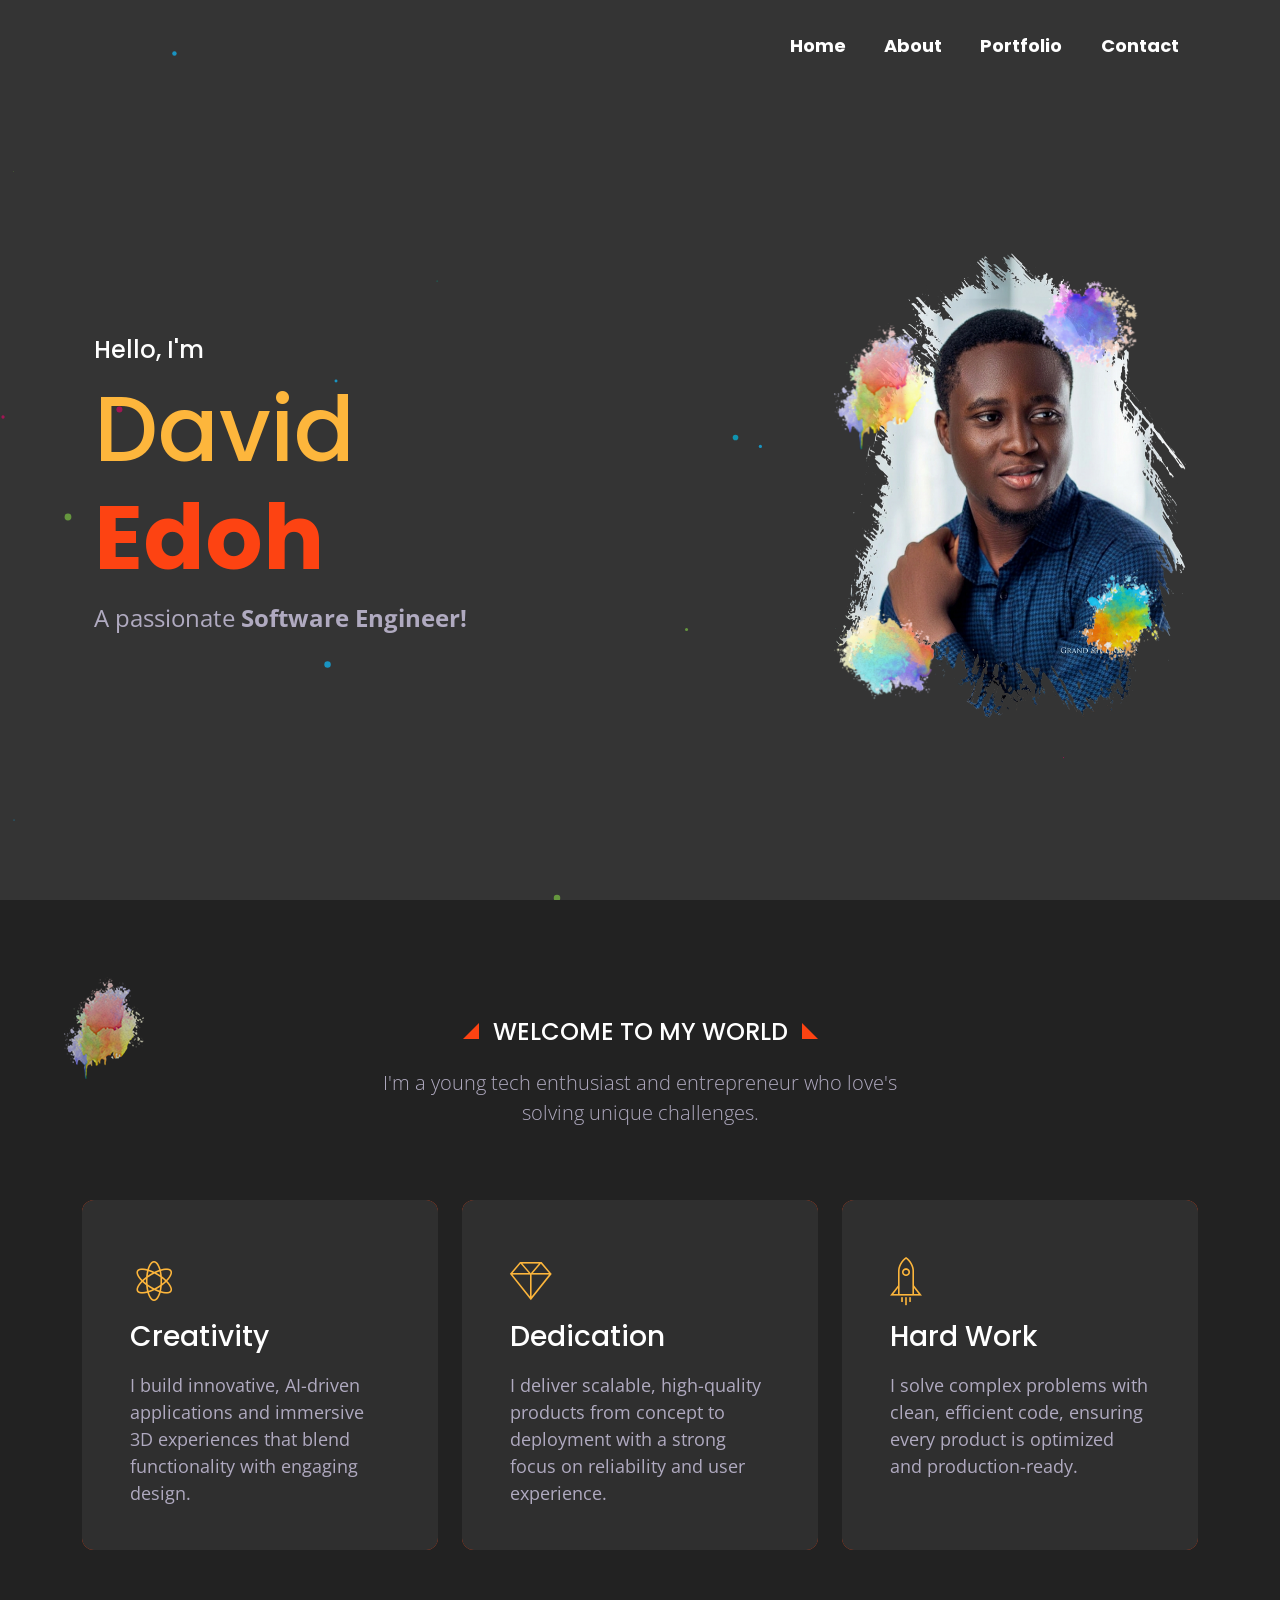
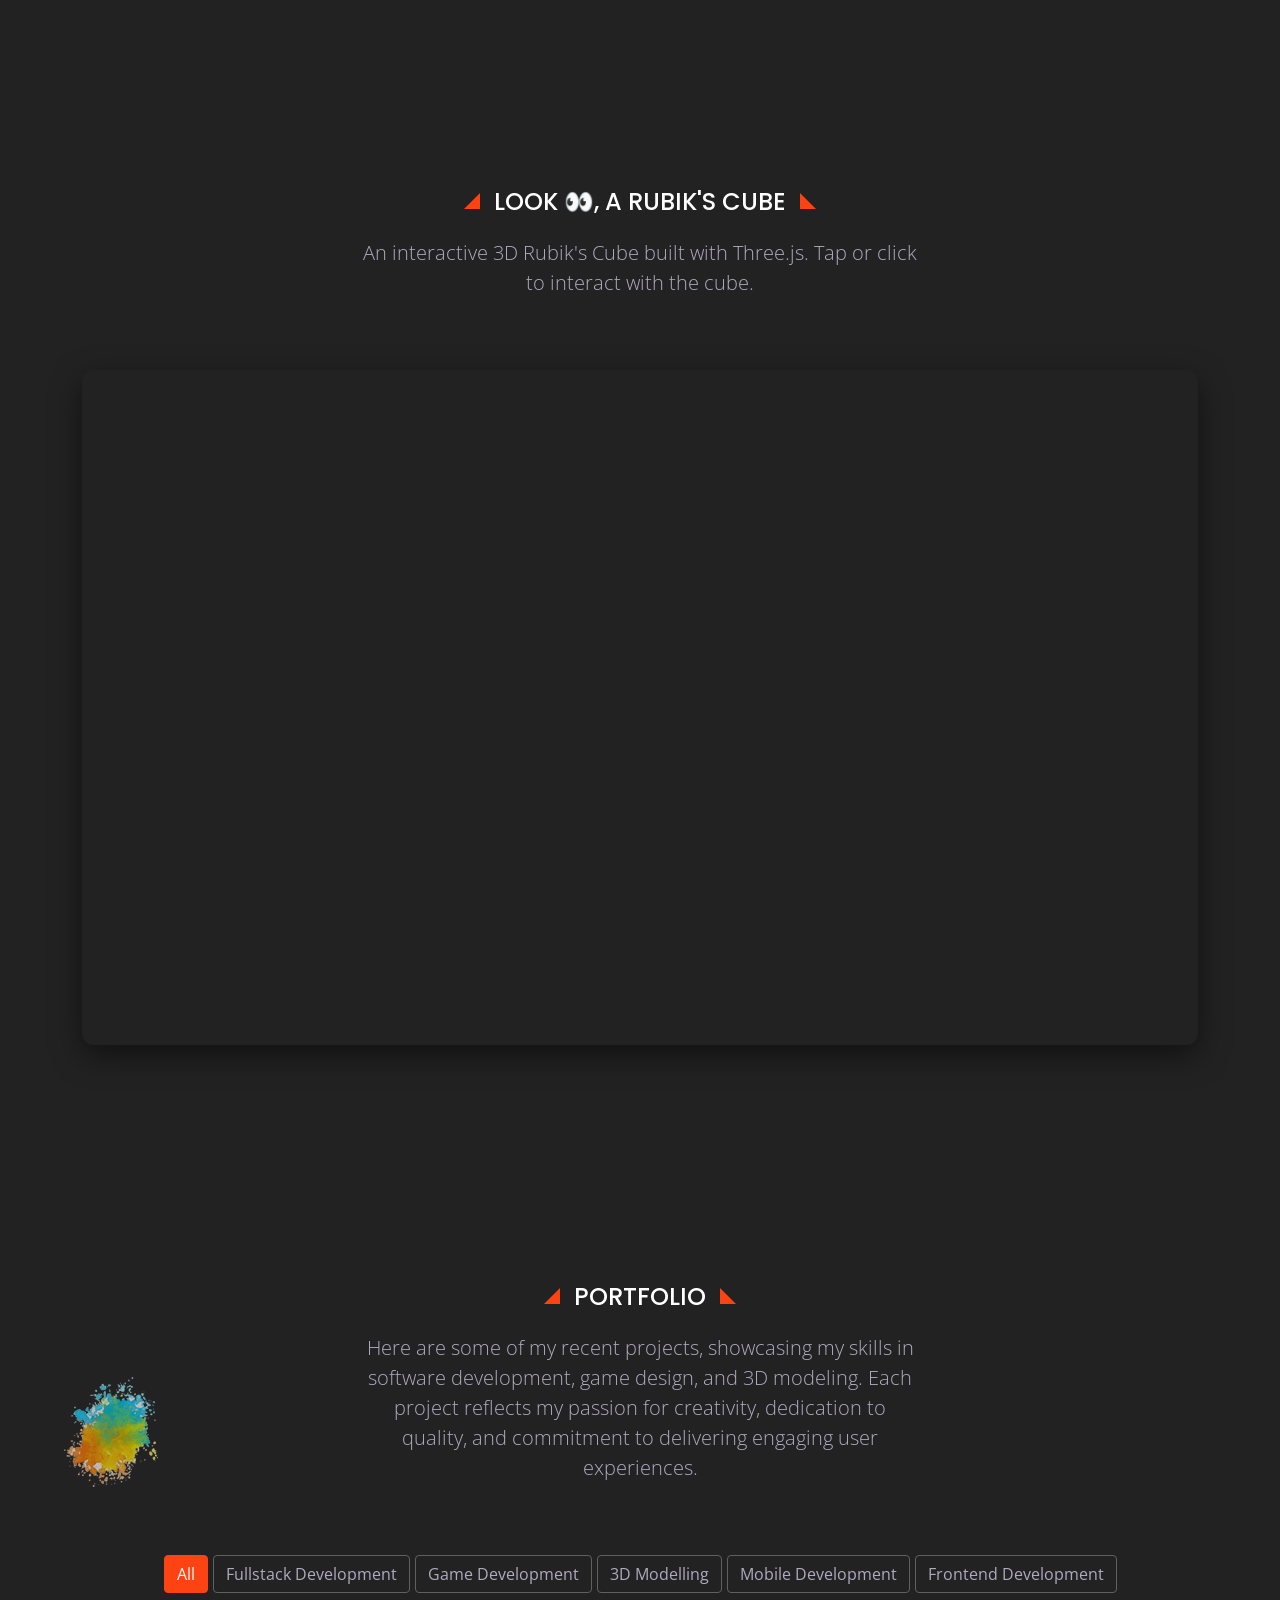
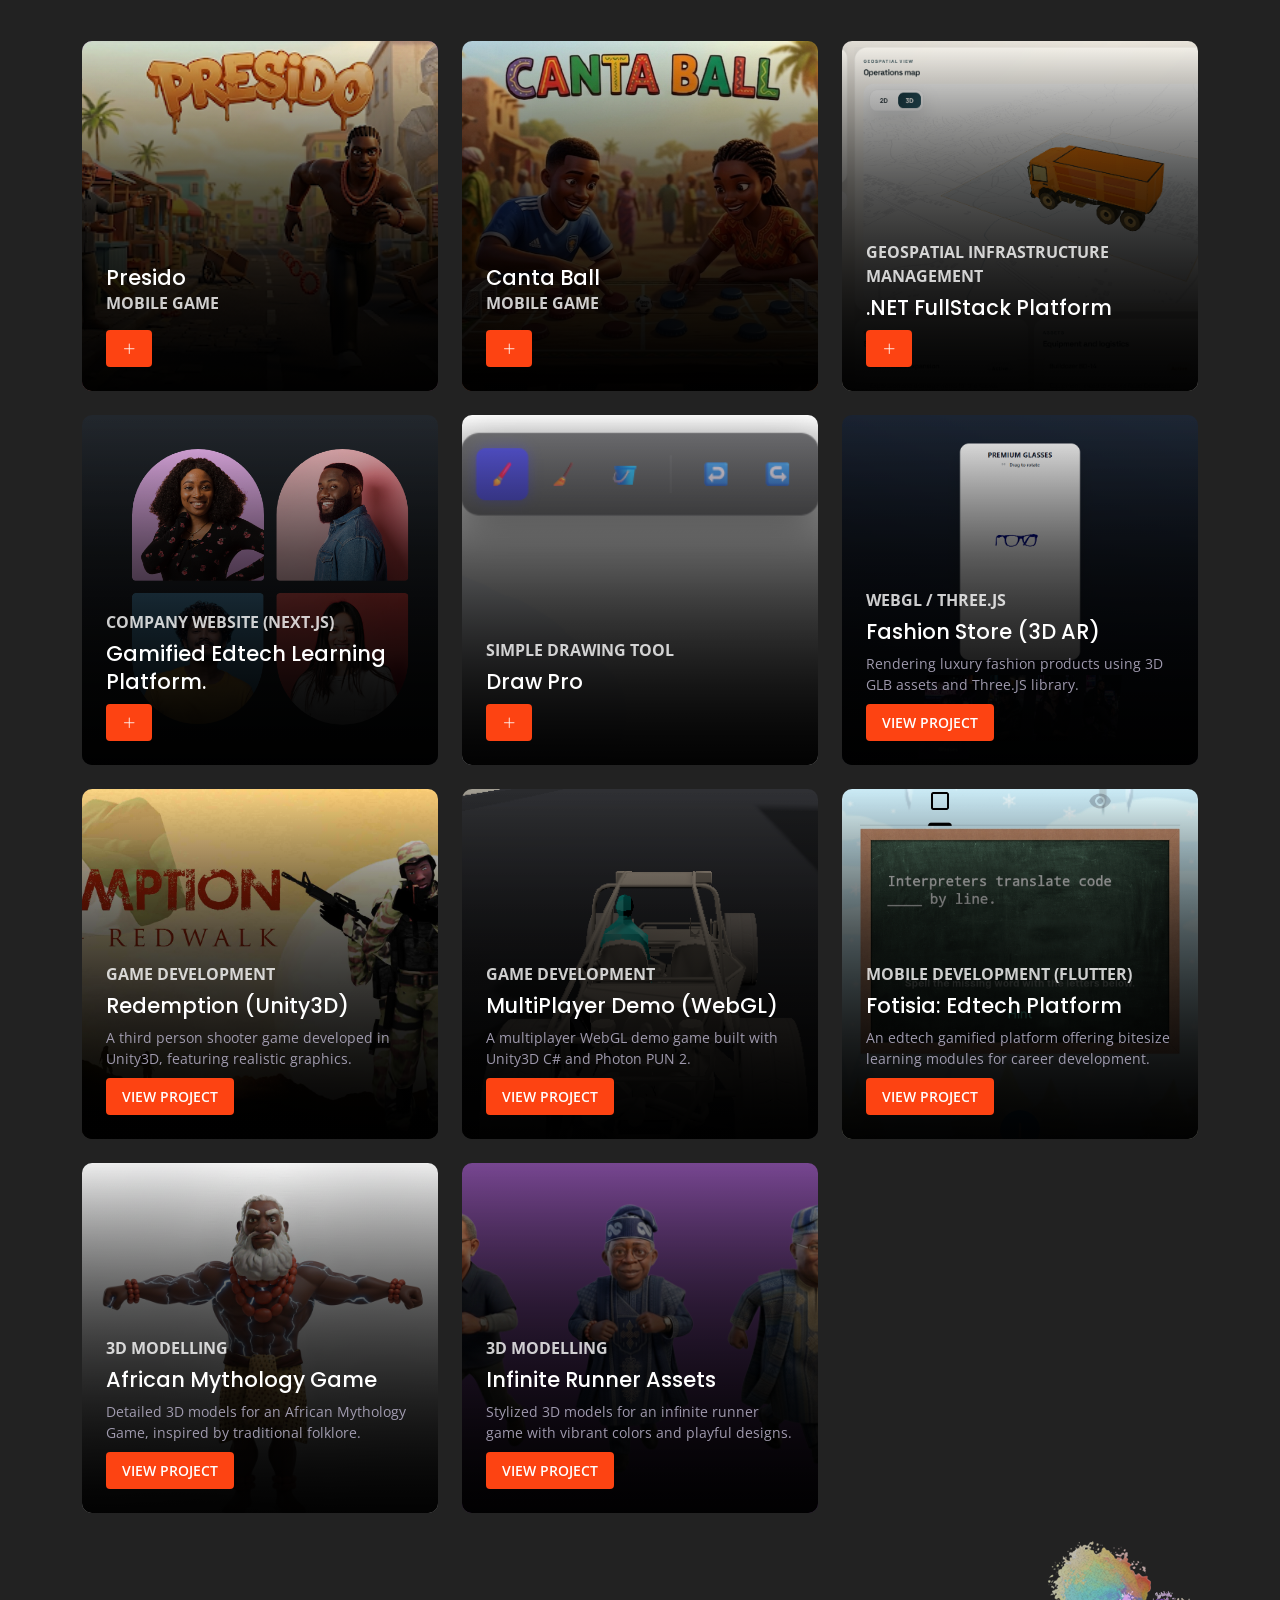
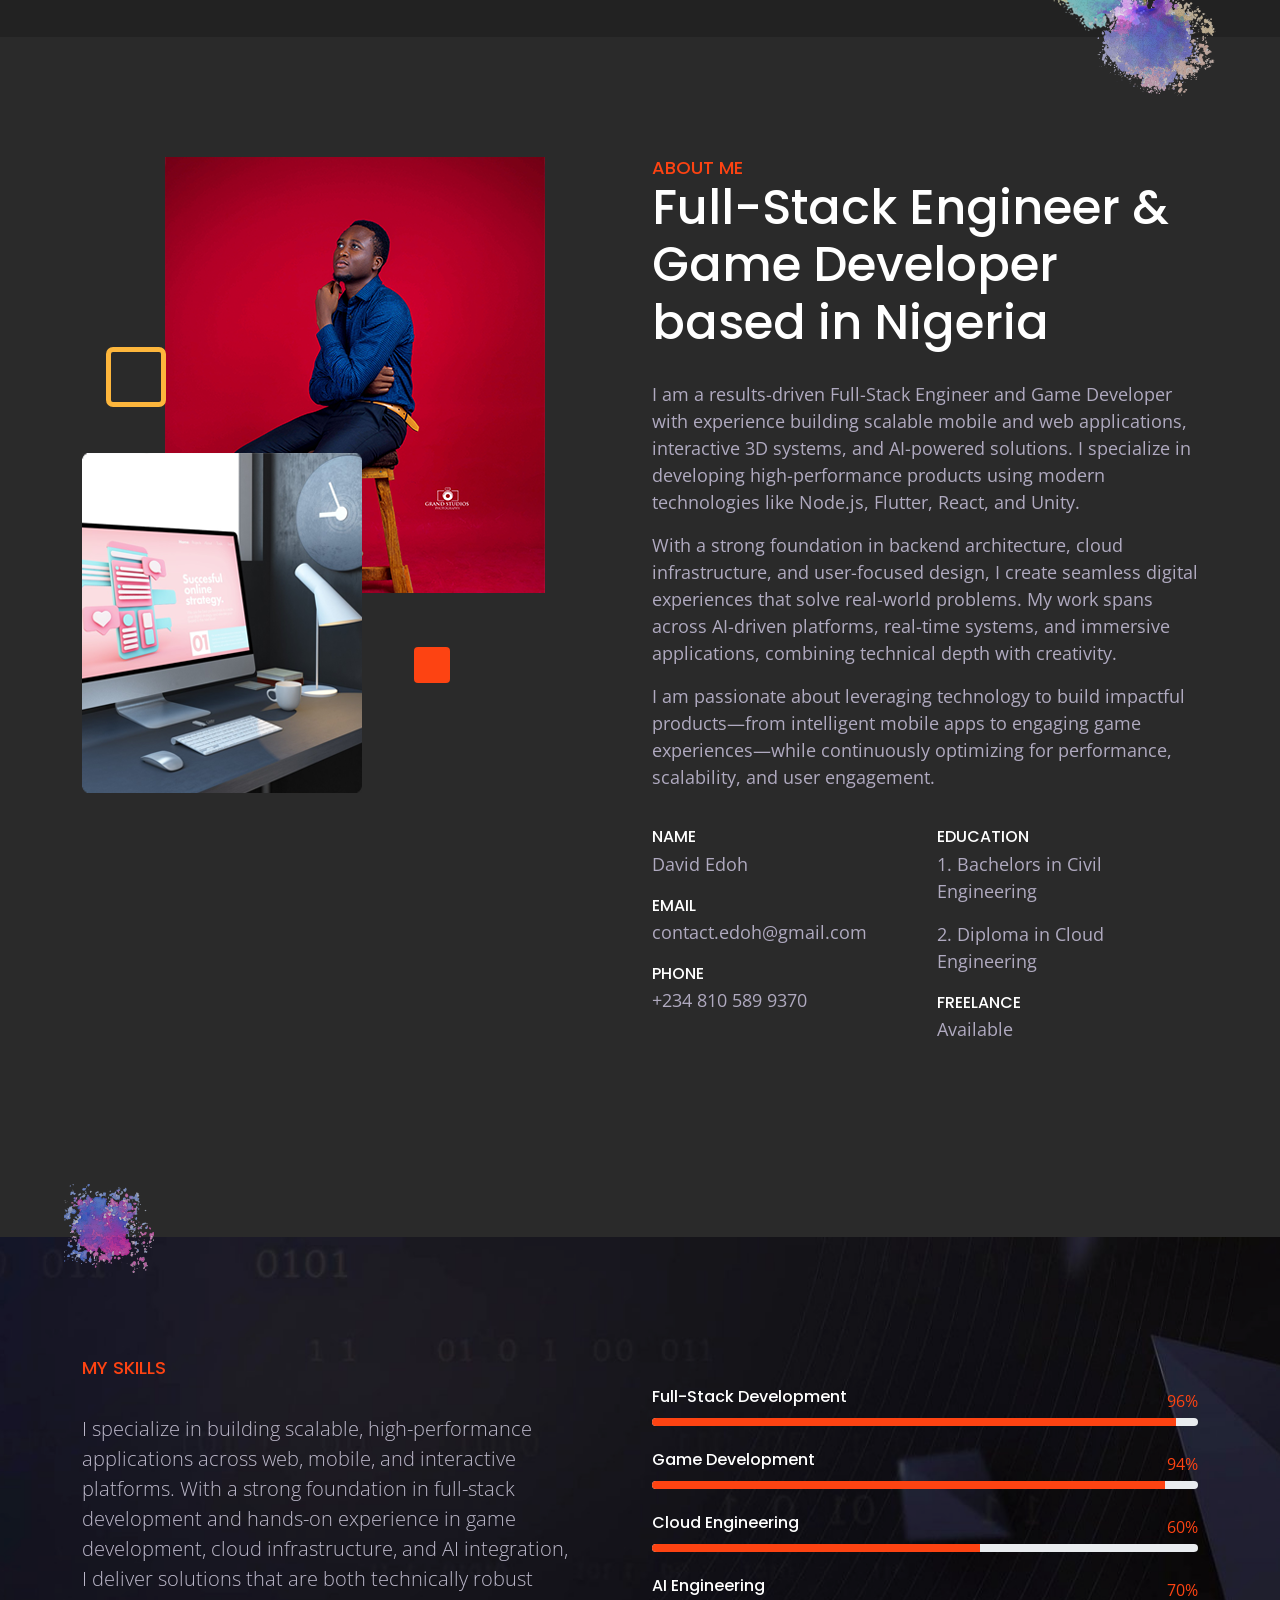
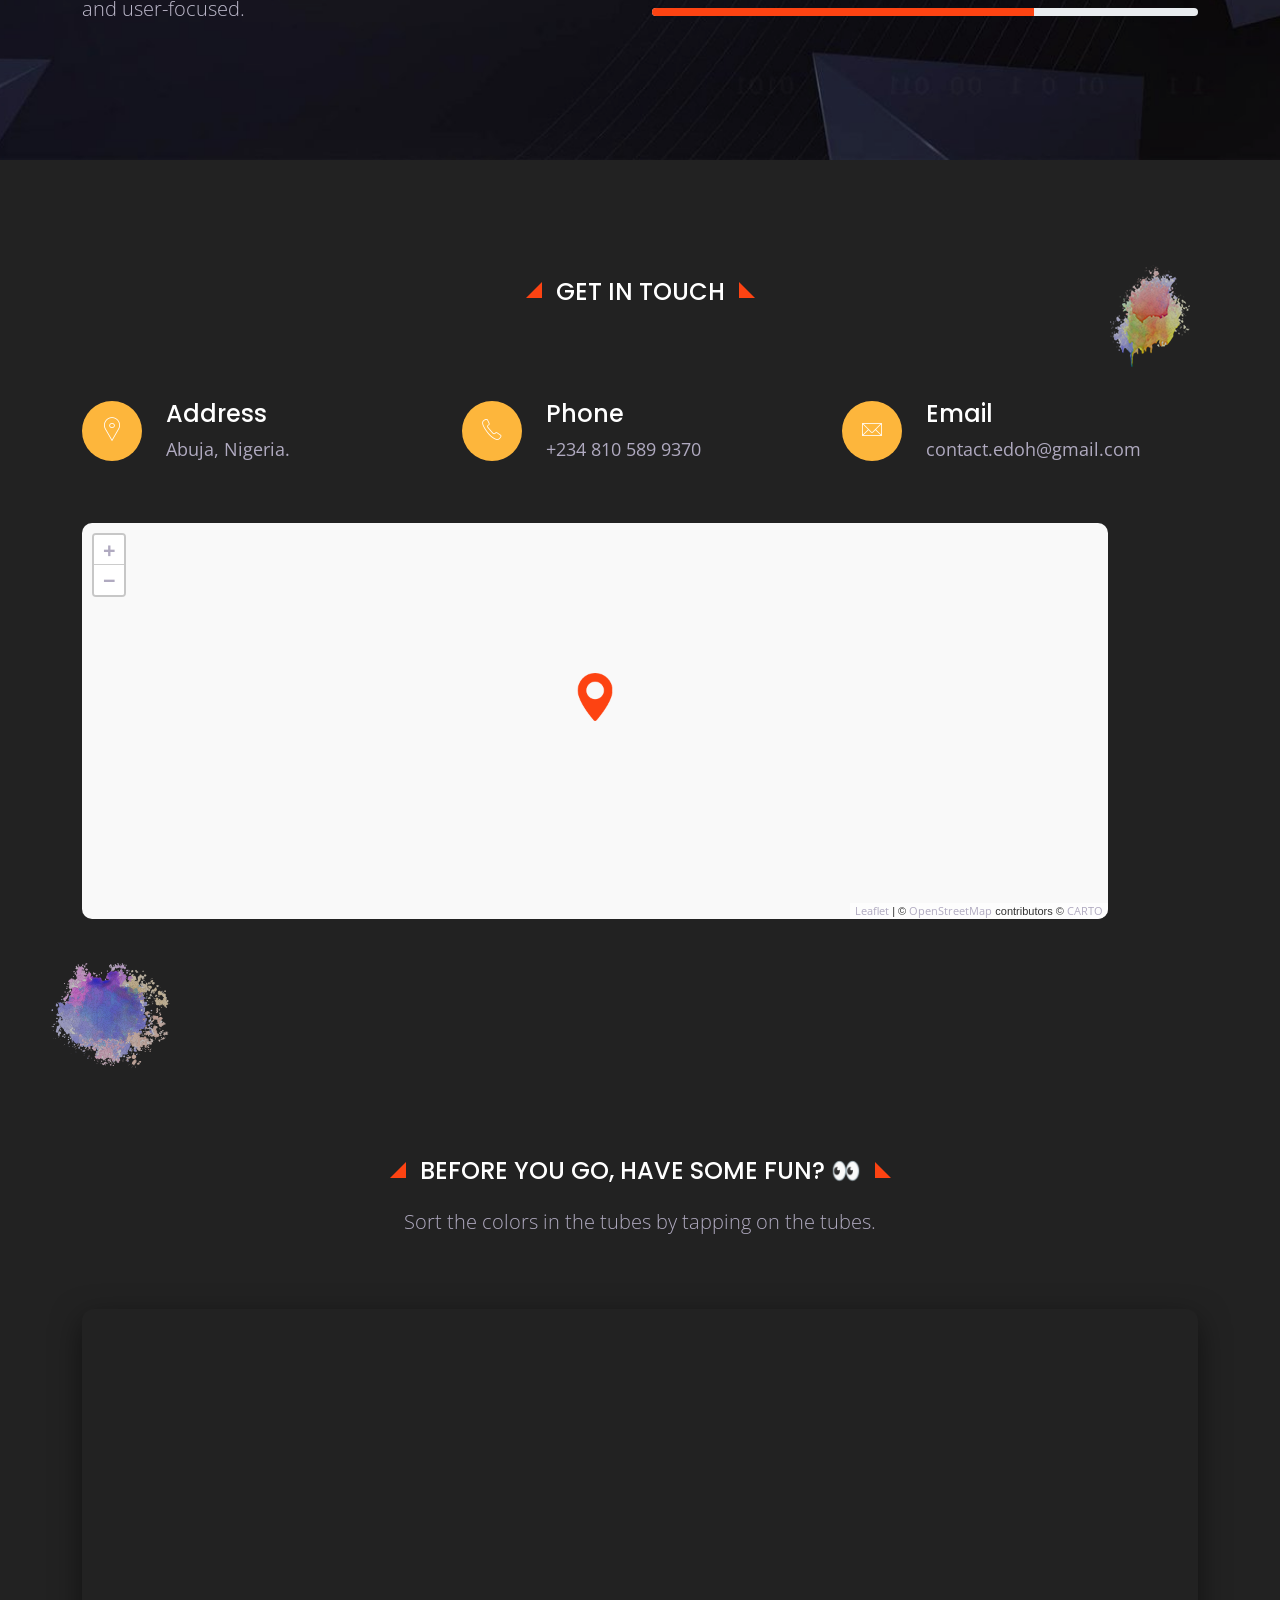
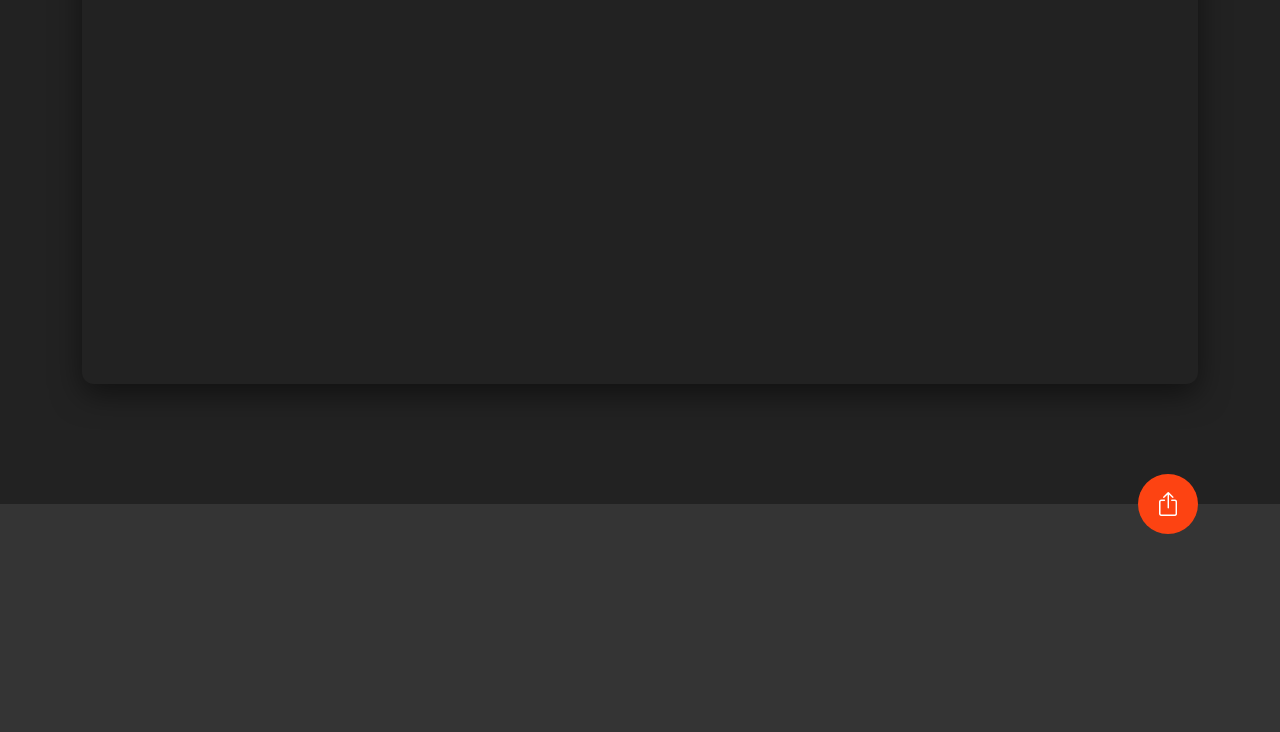
==== commit cca2f5f3: "updates" ====
--- a/index.html
+++ b/index.html
@@ -602,7 +602,7 @@
 											</div>
 											<div class="col-xl-8">
 												<div class="content-wrapper">
-													<h2 class="item-title">Fotisia (2025)</h2>
+													<h2 class="item-title">Fotisia (2024)</h2>
 													<a href="https://fotisia.com" target="_blank"
 														class="btn btn-primary">Link (published)</a>
 
@@ -732,13 +732,14 @@
 					<div class="box">
 						<img src="image/lux.PNG" alt="portfolio image">
 						<div class="box-content">
-							<span class="category">Simple Three.Js App</span>
-							<h3 class="title">Fashion Store</h3>
+							<span class="category">WebGL / Three.js</span>
+							<h3 class="title">Fashion Store (3D AR)</h3>
+							<p class="mt-2" style="font-size: 14px; opacity: 0.9;">Rendering luxury fashion products using 3D GLB assets and Three.JS library.</p>
 						</div>
 
 
 						<div class="icon-box"><a href="/#" data-bs-toggle="modal"
-								data-bs-target="#portfolioModal_lux"><i class="bi bi-plus-lg"></i></a></div>
+								data-bs-target="#portfolioModal_lux">View Project</a></div>
 
 						<!-- Modal -->
 						<div class="modal fade" id="portfolioModal_lux" tabindex="-1"
@@ -821,10 +822,10 @@
 						<img src="image/portfolio/red_2.jpg" alt="portfolio image">
 						<div class="box-content">
 							<span class="category">Game Development</span>
-							<h3 class="title">3d third person shooter game</h3>
-						</div>
-						<div class="icon-box"><a href="/#" data-bs-toggle="modal" data-bs-target="#portfolioModal6"><i
-									class="bi bi-plus-lg"></i></a></div>
+							<h3 class="title">Redemption (Unity3D)</h3>
+							<p class="mt-2" style="font-size: 14px; opacity: 0.9;">A third person shooter game developed in Unity3D, featuring realistic graphics.</p>
+						</div>
+						<div class="icon-box"><a href="/#" data-bs-toggle="modal" data-bs-target="#portfolioModal6">View Project</a></div>
 
 						<!-- Modal -->
 						<div class="modal fade" id="portfolioModal6" tabindex="-1" aria-labelledby="portfolioModal6"
@@ -919,12 +920,13 @@
 						<img src="image/buggy_2.PNG" alt="portfolio image">
 						<div class="box-content">
 							<span class="category">Game Development</span>
-							<h3 class="title">MultiPlayer Demo</h3>
+							<h3 class="title">MultiPlayer Demo (WebGL)</h3>
+							<p class="mt-2" style="font-size: 14px; opacity: 0.9;">A multiplayer WebGL demo game built with Unity3D C# and Photon PUN 2.</p>
 						</div>
 
 
 						<div class="icon-box"><a href="/#" data-bs-toggle="modal"
-								data-bs-target="#portfolioModal_buggy"><i class="bi bi-plus-lg"></i></a></div>
+								data-bs-target="#portfolioModal_buggy">View Project</a></div>
 
 						<!-- Modal -->
 						<div class="modal fade" id="portfolioModal_buggy" tabindex="-1"
@@ -1009,10 +1011,10 @@
 						<img src="image/portfolio/fotisia_11.jpg" alt="portfolio image">
 						<div class="box-content">
 							<span class="category">Mobile Development (Flutter)</span>
-							<h3 class="title">Edtech gamified platform learning platform.</h3>
-						</div>
-						<div class="icon-box"><a href="/#" data-bs-toggle="modal" data-bs-target="#portfolioModal4"><i
-									class="bi bi-plus-lg"></i></a></div>
+							<h3 class="title">Fotisia: Edtech Platform</h3>
+							<p class="mt-2" style="font-size: 14px; opacity: 0.9;">An edtech gamified platform offering bitesize learning modules for career development.</p>
+						</div>
+						<div class="icon-box"><a href="/#" data-bs-toggle="modal" data-bs-target="#portfolioModal4">View Project</a></div>
 
 						<!-- Modal -->
 						<div class="modal fade" id="portfolioModal4" tabindex="-1" aria-labelledby="portfolioModal4"
@@ -1101,7 +1103,7 @@
 											</div>
 											<div class="col-xl-8">
 												<div class="content-wrapper">
-													<h2 class="item-title">Fotisia (2025)</h2>
+													<h2 class="item-title">Fotisia (2024)</h2>
 													<a href="https://fotisia.com" target="_blank"
 														class="btn btn-primary">Link (published)</a>
 
@@ -1146,10 +1148,10 @@
 						<img src="image/portfolio/daities/amadioha_2.png" alt="portfolio image">
 						<div class="box-content">
 							<span class="category">3D Modelling</span>
-							<h3 class="title">For an African Mythology Game.</h3>
-						</div>
-						<div class="icon-box"><a href="/#" data-bs-toggle="modal" data-bs-target="#portfolioModal2"><i
-									class="bi bi-plus-lg"></i></a></div>
+							<h3 class="title">African Mythology Game</h3>
+							<p class="mt-2" style="font-size: 14px; opacity: 0.9;">Detailed 3D models for an African Mythology Game, inspired by traditional folklore.</p>
+						</div>
+						<div class="icon-box"><a href="/#" data-bs-toggle="modal" data-bs-target="#portfolioModal2">View Project</a></div>
 
 						<!-- Modal -->
 						<div class="modal fade" id="portfolioModal2" tabindex="-1" aria-labelledby="portfolioModal2"
@@ -1240,10 +1242,10 @@
 						<img src="image/portfolio/runner/candidates.png" alt="portfolio image">
 						<div class="box-content">
 							<span class="category">3D Modelling</span>
-							<h3 class="title">Assets for infinite runner (Presido)</h3>
-						</div>
-						<div class="icon-box"><a href="/#" data-bs-toggle="modal" data-bs-target="#portfolioModal1"><i
-									class="bi bi-plus-lg"></i></a></div>
+							<h3 class="title">Infinite Runner Assets</h3>
+							<p class="mt-2" style="font-size: 14px; opacity: 0.9;">Stylized 3D models for an infinite runner game with vibrant colors and playful designs.</p>
+						</div>
+						<div class="icon-box"><a href="/#" data-bs-toggle="modal" data-bs-target="#portfolioModal1">View Project</a></div>
 
 						<!-- Modal -->
 						<div class="modal fade" id="portfolioModal1" tabindex="-1" aria-labelledby="portfolioModal1"
@@ -1343,106 +1345,6 @@
 		</div> <!-- .design-elements -->
 	</section> <!-- .portfolio-section -->
 
-
-	<section id="experience" class="py-5 portfolio-section section-block">
-		<div class="container">
-
-			<!-- Section Title -->
-			<div class="text-center mb-5">
-				<h2 class="fw-bold">Work Experience</h2>
-				<p class="text-muted">My professional journey as a Full-Stack Engineer & Game Developer</p>
-			</div>
-
-			<div class="row g-4">
-
-				<!-- Experience Item -->
-				<div class="col-12">
-					<div class="experience-card p-4">
-						<div class="d-flex flex-column flex-md-row justify-content-between">
-							<div>
-								<h4 class="mb-1">Full-Stack Software Engineer</h4>
-								<p class="mb-2 text-primary fw-semibold">@Fotisia (Remote)</p>
-							</div>
-							<span class="text-muted">Apr 2023 – Present</span>
-						</div>
-
-						<ul class="mt-3">
-							<li>Built an AI-powered career learning mobile app with personalized learning, interview
-								simulation, and automated job applications.</li>
-							<li>Developed a real-time multi-turn interview simulator using AI APIs.</li>
-							<li>Architected backend systems with Node.js, Express, and MySQL.</li>
-							<li>Implemented in-app subscriptions (Google & Apple) for scalable revenue.</li>
-							<li>Built responsive landing pages using Next.js and TypeScript.</li>
-						</ul>
-					</div>
-				</div>
-
-				<!-- Experience Item -->
-				<div class="col-12">
-					<div class="experience-card p-4">
-						<div class="d-flex flex-column flex-md-row justify-content-between">
-							<div>
-								<h4 class="mb-1">Software Engineer, Co-Founder</h4>
-								<p class="mb-2 text-primary fw-semibold">@Oarbt (Remote, US)</p>
-							</div>
-							<span class="text-muted">Oct 2021 – Apr 2023</span>
-						</div>
-
-						<ul class="mt-3">
-							<li>Redesigned a 3D virtual editor, reducing setup time by over 90% using Unity.</li>
-							<li>Built scalable backend systems and optimized database architecture.</li>
-							<li>Integrated Stripe for payments and subscription management.</li>
-							<li>Deployed infrastructure on AWS (EBS, S3, DocumentDB) with CI/CD pipelines.</li>
-							<li>Maintained 99.9% uptime through monitoring and automation.</li>
-						</ul>
-					</div>
-				</div>
-
-				<!-- Experience Item -->
-				<div class="col-12">
-					<div class="experience-card p-4">
-						<div class="d-flex flex-column flex-md-row justify-content-between">
-							<div>
-								<h4 class="mb-1">Full-Stack Software Engineer</h4>
-								<p class="mb-2 text-primary fw-semibold">@RC&Co Developers (Remote, UK)</p>
-							</div>
-							<span class="text-muted">Oct 2020 – Oct 2021</span>
-						</div>
-
-						<ul class="mt-3">
-							<li>Developed frontend and backend features using React and Node.js.</li>
-							<li>Designed immersive 3D virtual exhibition environments.</li>
-							<li>Improved CI/CD pipelines and deployment workflows.</li>
-							<li>Collaborated on sprint planning using JIRA and Confluence.</li>
-						</ul>
-					</div>
-				</div>
-
-				<!-- Experience Item -->
-				<div class="col-12">
-					<div class="experience-card p-4">
-						<div class="d-flex flex-column flex-md-row justify-content-between">
-							<div>
-								<h4 class="mb-1">.NET Developer</h4>
-								<p class="mb-2 text-primary fw-semibold">@Infostrategy Technology (Abuja, Nigeria)</p>
-							</div>
-							<span class="text-muted">Jun 2019 – Oct 2020</span>
-						</div>
-
-						<ul class="mt-3">
-							<li>Built scalable web applications and REST APIs using C#/.NET, Laravel, React.js, and
-								Vue.js.</li>
-							<li>Maintained a WhatsApp chatbot for electricity token purchases.</li>
-							<li>Integrated payment gateways like Paystack and Flutterwave.</li>
-							<li>Deployed and managed application code across multiple servers (azure, AWS), ensuring
-								seamless system operations.</li>
-						</ul>
-					</div>
-				</div>
-
-			</div>
-		</div>
-	</section>
 
 	<!-- ABOUT SECTION -->
 	<section class="about-section section-block" id="about-section" data-aos="fade-up">
--- a/css/style.css
+++ b/css/style.css
@@ -742,19 +742,15 @@
 .portfolio-section .box:before,
 .portfolio-section .box:after {
   content: '';
-  background: #fd4312;
-  height: 50%;
+  background: linear-gradient(to top, rgba(0,0,0,0.9) 0%, rgba(0,0,0,0.4) 60%, transparent 100%);
+  height: 100%;
   width: 100%;
-  opacity: 0.8;
-  position: absolute;
-  top: -50%;
+  opacity: 1;
+  position: absolute;
+  top: 0;
   left: 0;
   z-index: 1;
   transition: all 0.3s ease-in 0s;
-}
-.portfolio-section .box:after {
-  top: auto;
-  bottom: -50%;
 }
 .portfolio-section .box img {
   width: 100%;
@@ -764,15 +760,16 @@
 }
 .portfolio-section .box .box-content {
   color: #fff;
-  text-align: center;
+  text-align: left;
   width: 100%;
-  opacity: 0;
-  position: absolute;
-  bottom: 40%;
+  opacity: 1;
+  position: absolute;
+  bottom: 0px;
   left: 0;
   z-index: 2;
   transition: all 0.3s ease-out 0.1s;
-  padding: 36px;
+  padding: 24px;
+  padding-bottom: 70px;
 }
 .portfolio-section .box .title {
   font-size: 21px;
@@ -793,42 +790,38 @@
 .portfolio-section .box .icon-box {
   padding: 0;
   margin: 0;
-  opacity: 0;
-  transform: translate(-50%, -50%);
-  position: absolute;
-  left: 50%;
-  top: 70%;
+  opacity: 1;
+  position: absolute;
+  left: 24px;
+  bottom: 24px;
   z-index: 2;
   transition: all 0.3s ease-out 0.1s;
 }
 .portfolio-section .box .icon-box a {
-  width: 48px;
-  height: 48px;
-  line-height: 49px;
-  background: rgba(255, 255, 255, 0.6);
-  display: block;
+  padding: 8px 16px;
+  background: #fd4312;
+  display: inline-block;
   text-align: center;
-  border-radius: 50%;
+  border-radius: 4px;
   transition: 0.3s;
-  color: #222;
+  color: #fff;
+  font-size: 14px;
+  font-weight: 600;
+  text-transform: uppercase;
 }
 .portfolio-section .box .icon-box a:hover {
   background: #ffffff;
   color: #fd4312;
 }
 .portfolio-section .box:hover:before {
-  top: 0;
-}
-.portfolio-section .box:hover:after {
-  bottom: 0;
-}
+  opacity: 1;
+}
+
 .portfolio-section .box:hover .box-content {
-  opacity: 1;
-  bottom: 0;
+  bottom: 0px;
 }
 .portfolio-section .box:hover .icon-box {
-  opacity: 1;
-  top: 50%;
+  bottom: 24px;
 }
 .portfolio-section .box .icon li {
   margin: 0 3px;
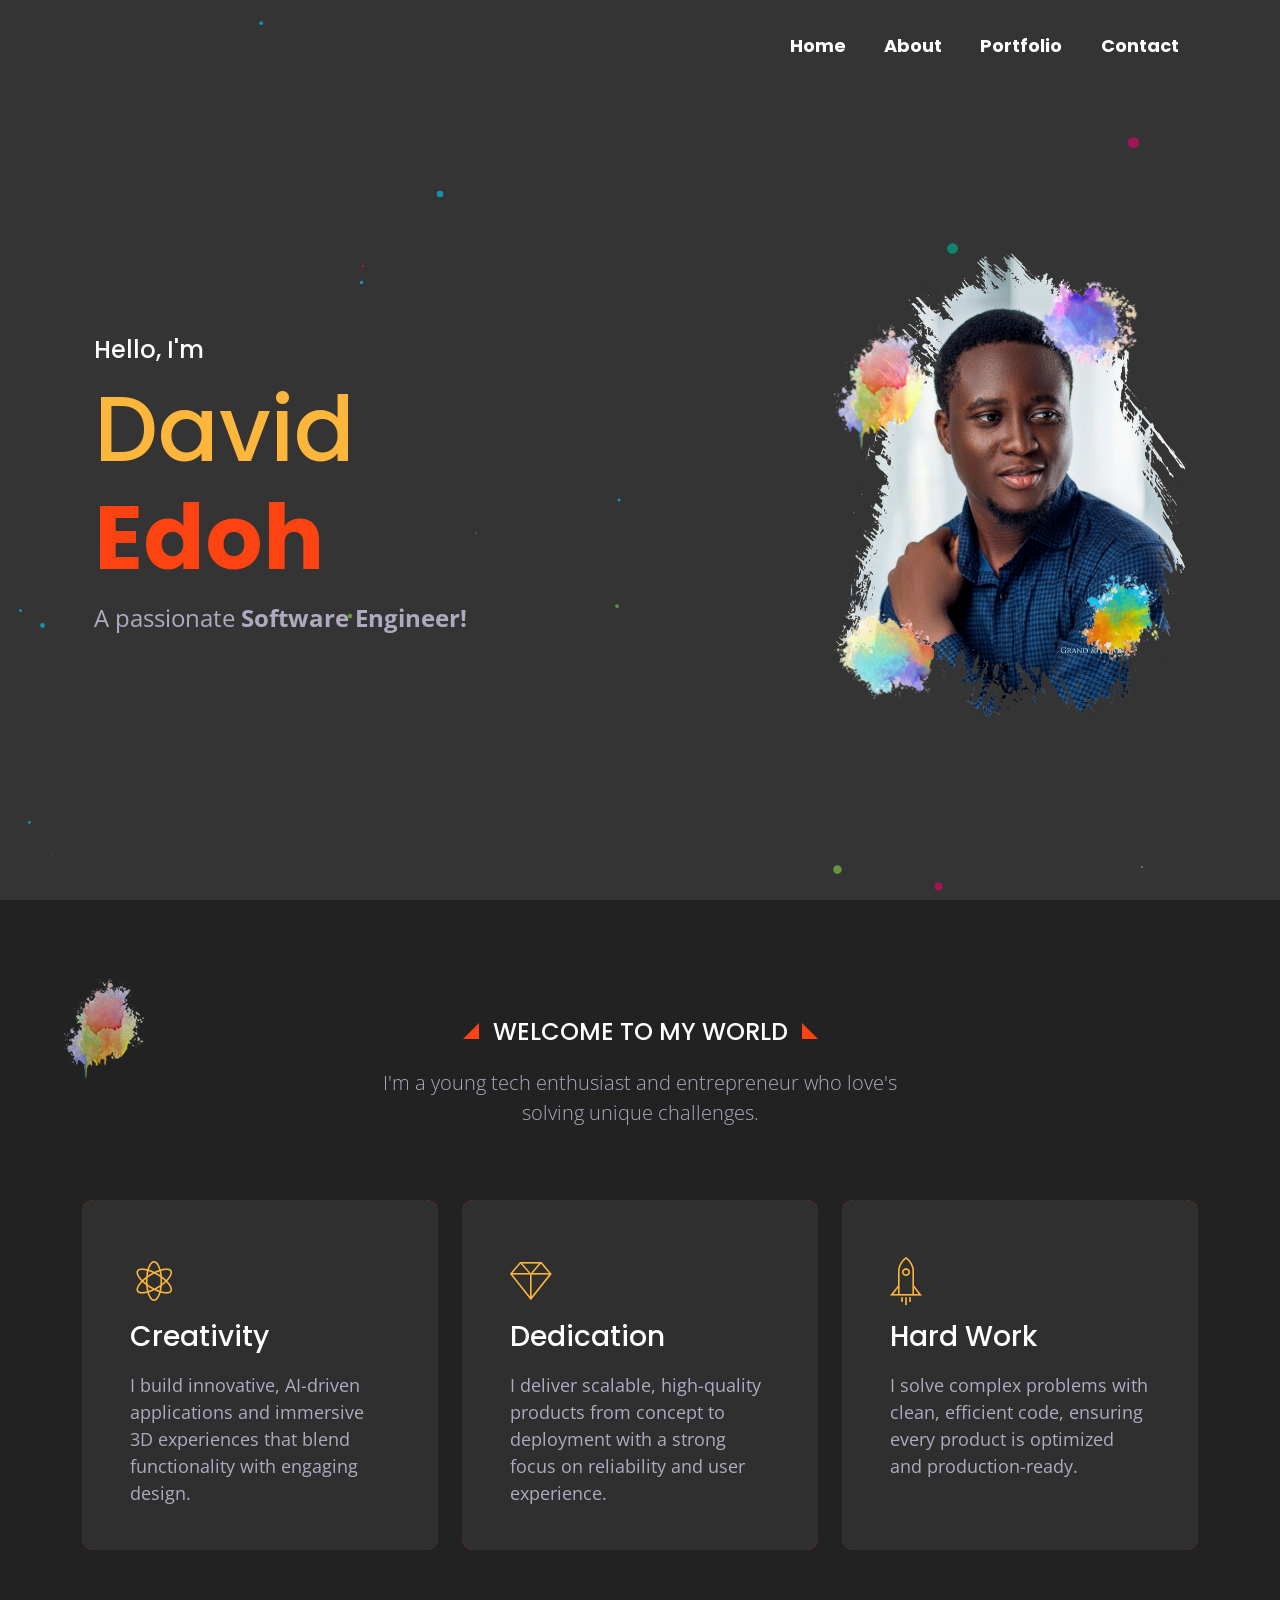
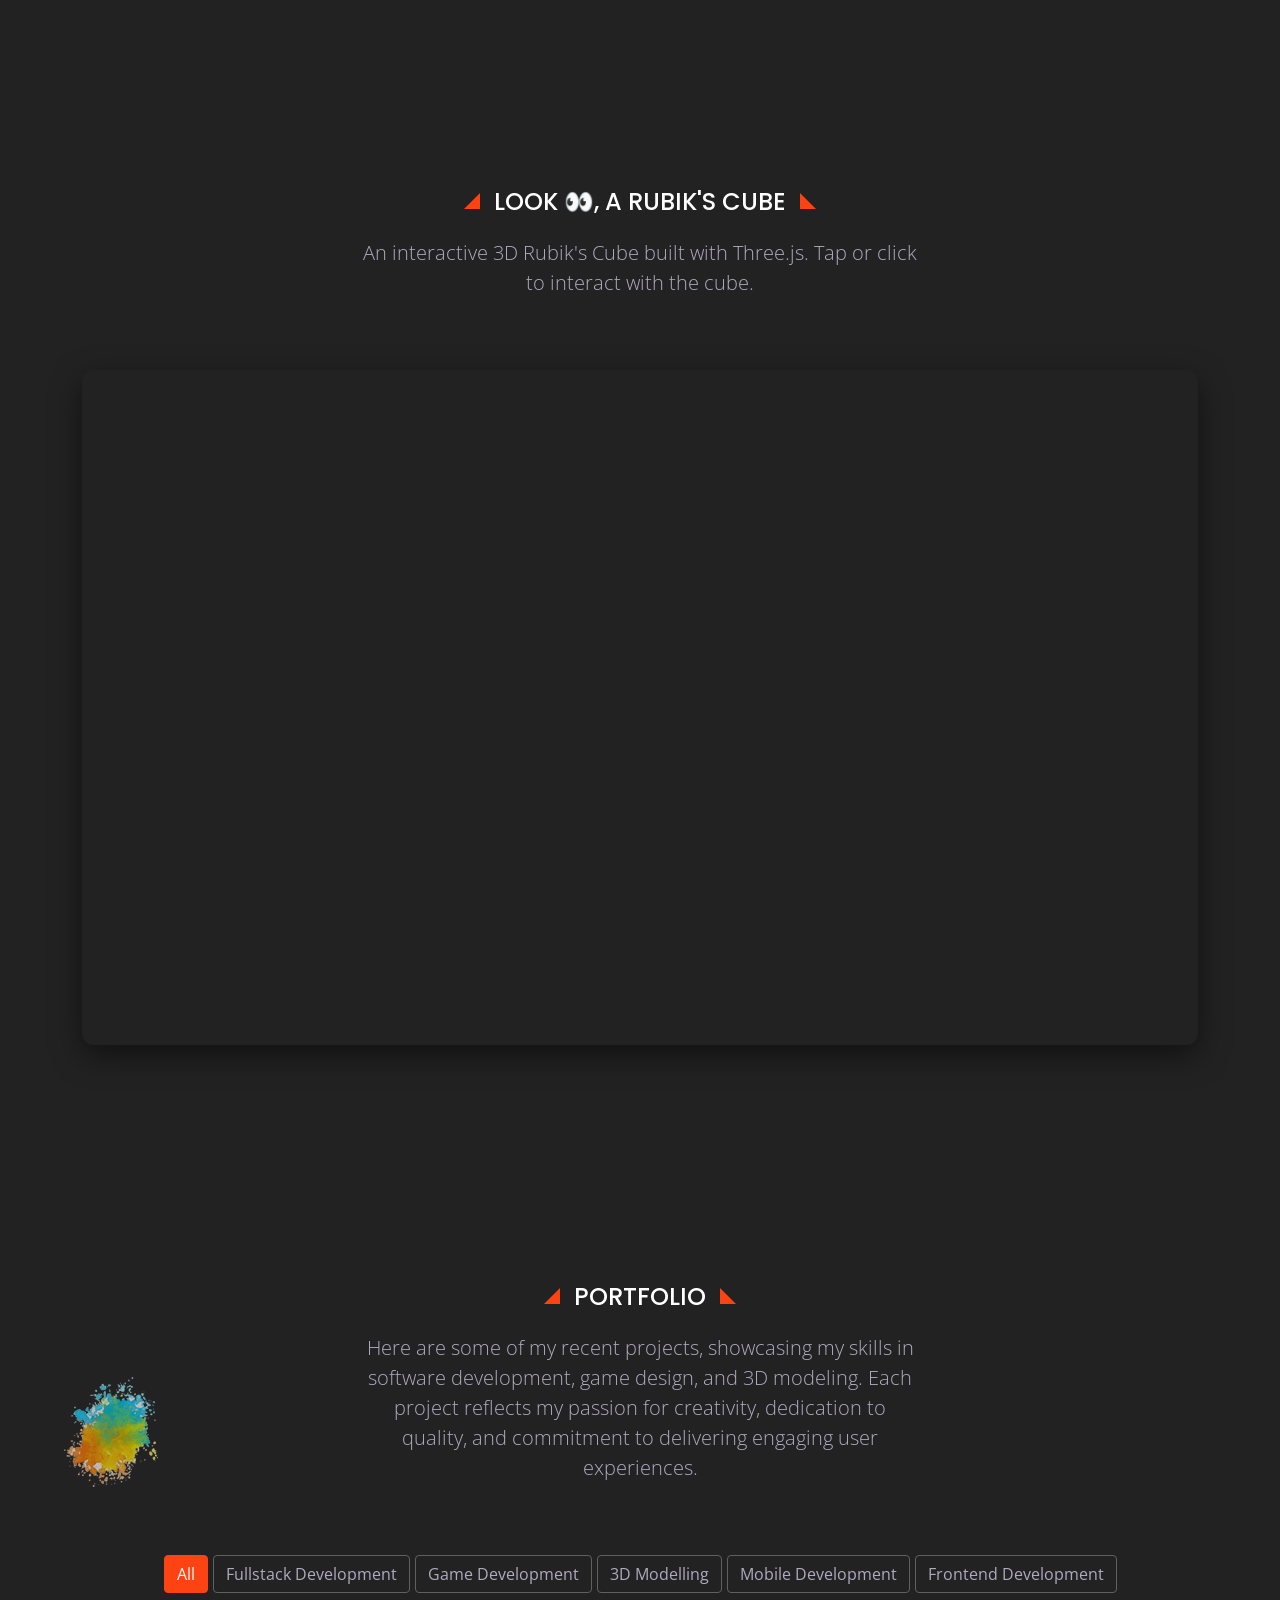
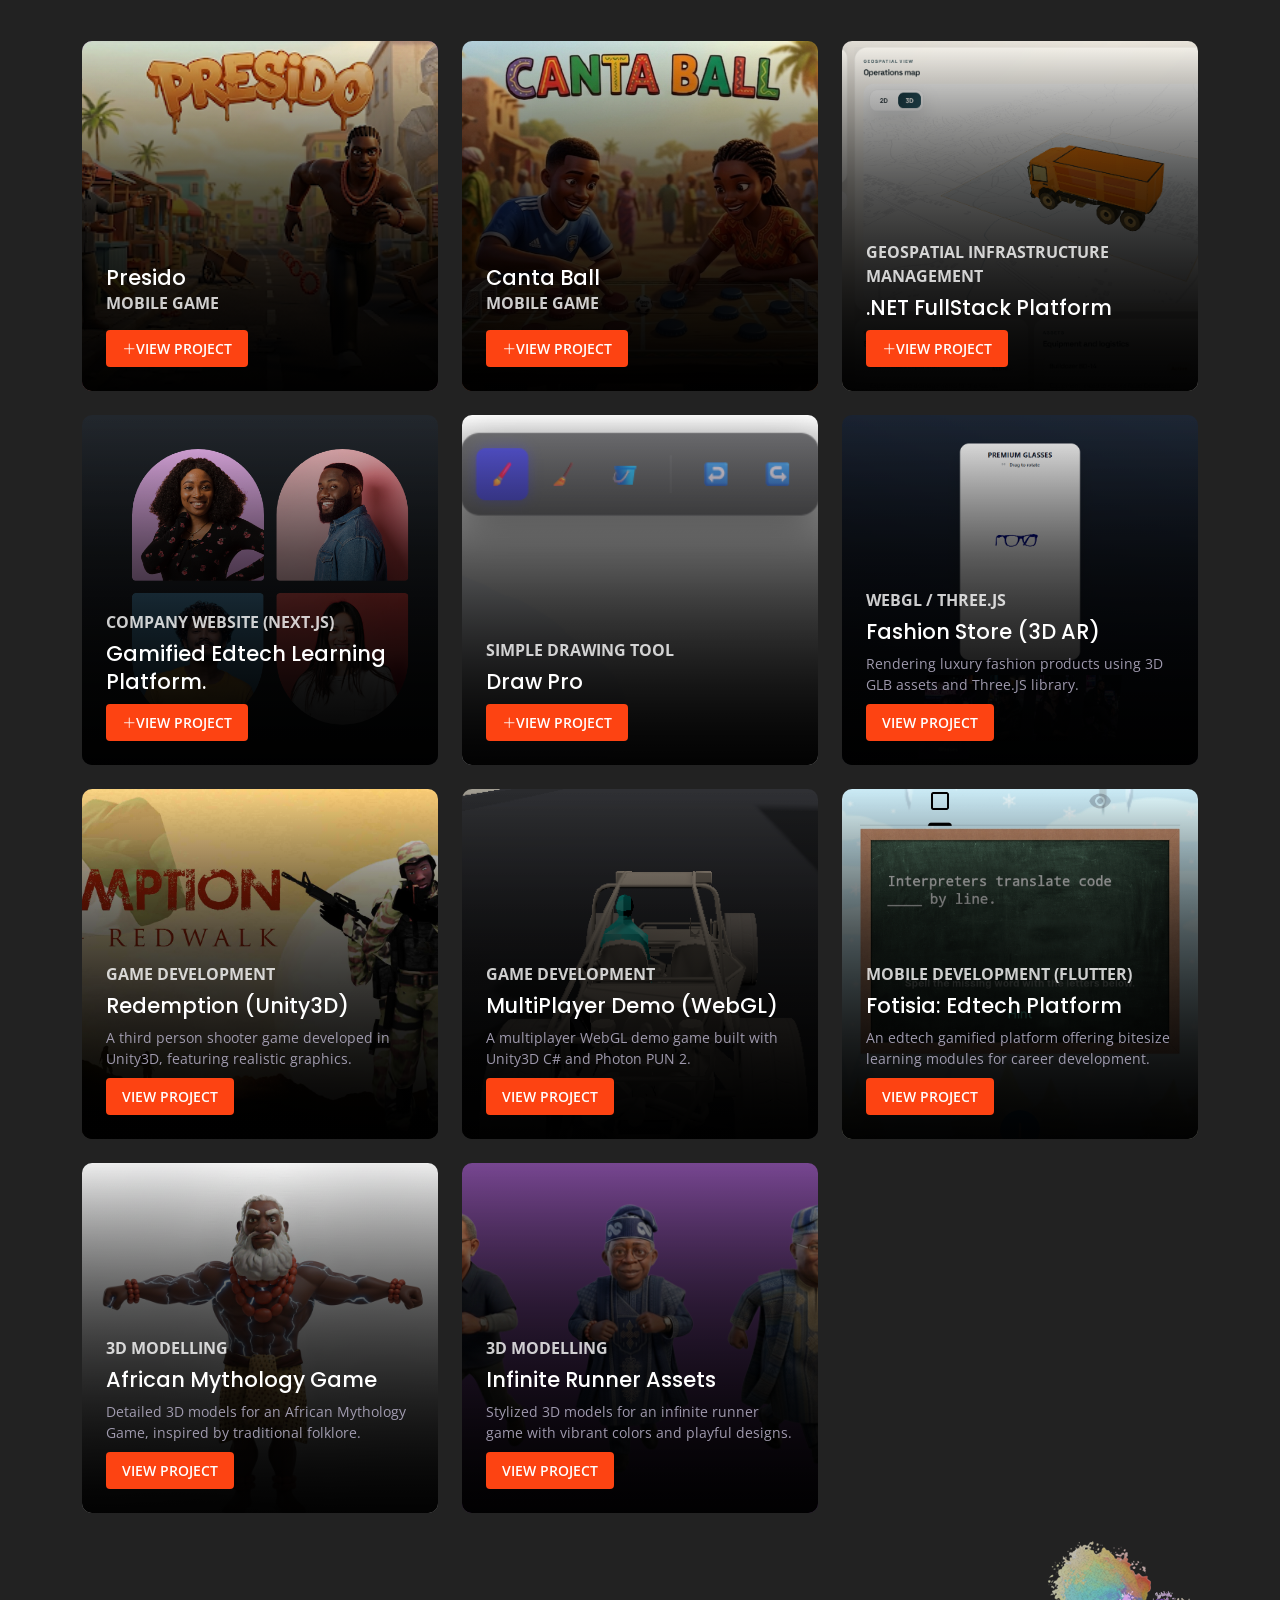
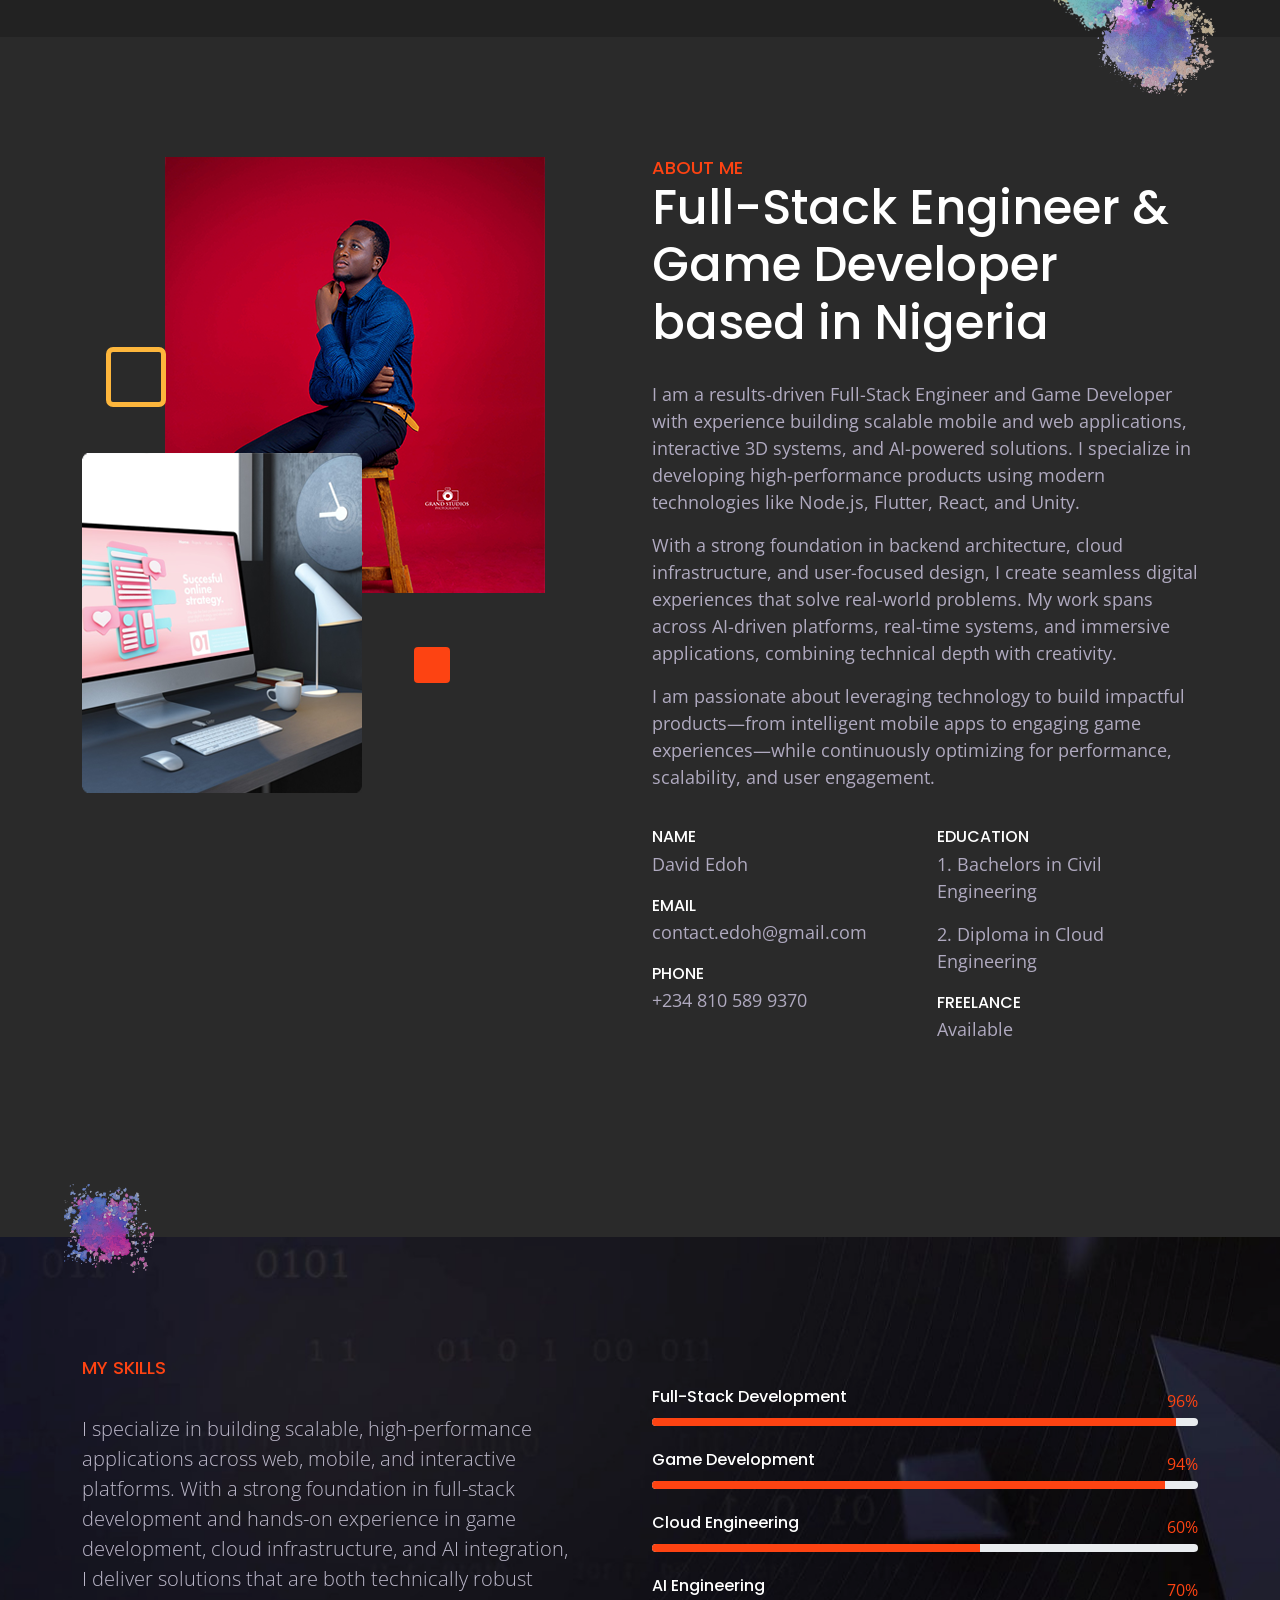
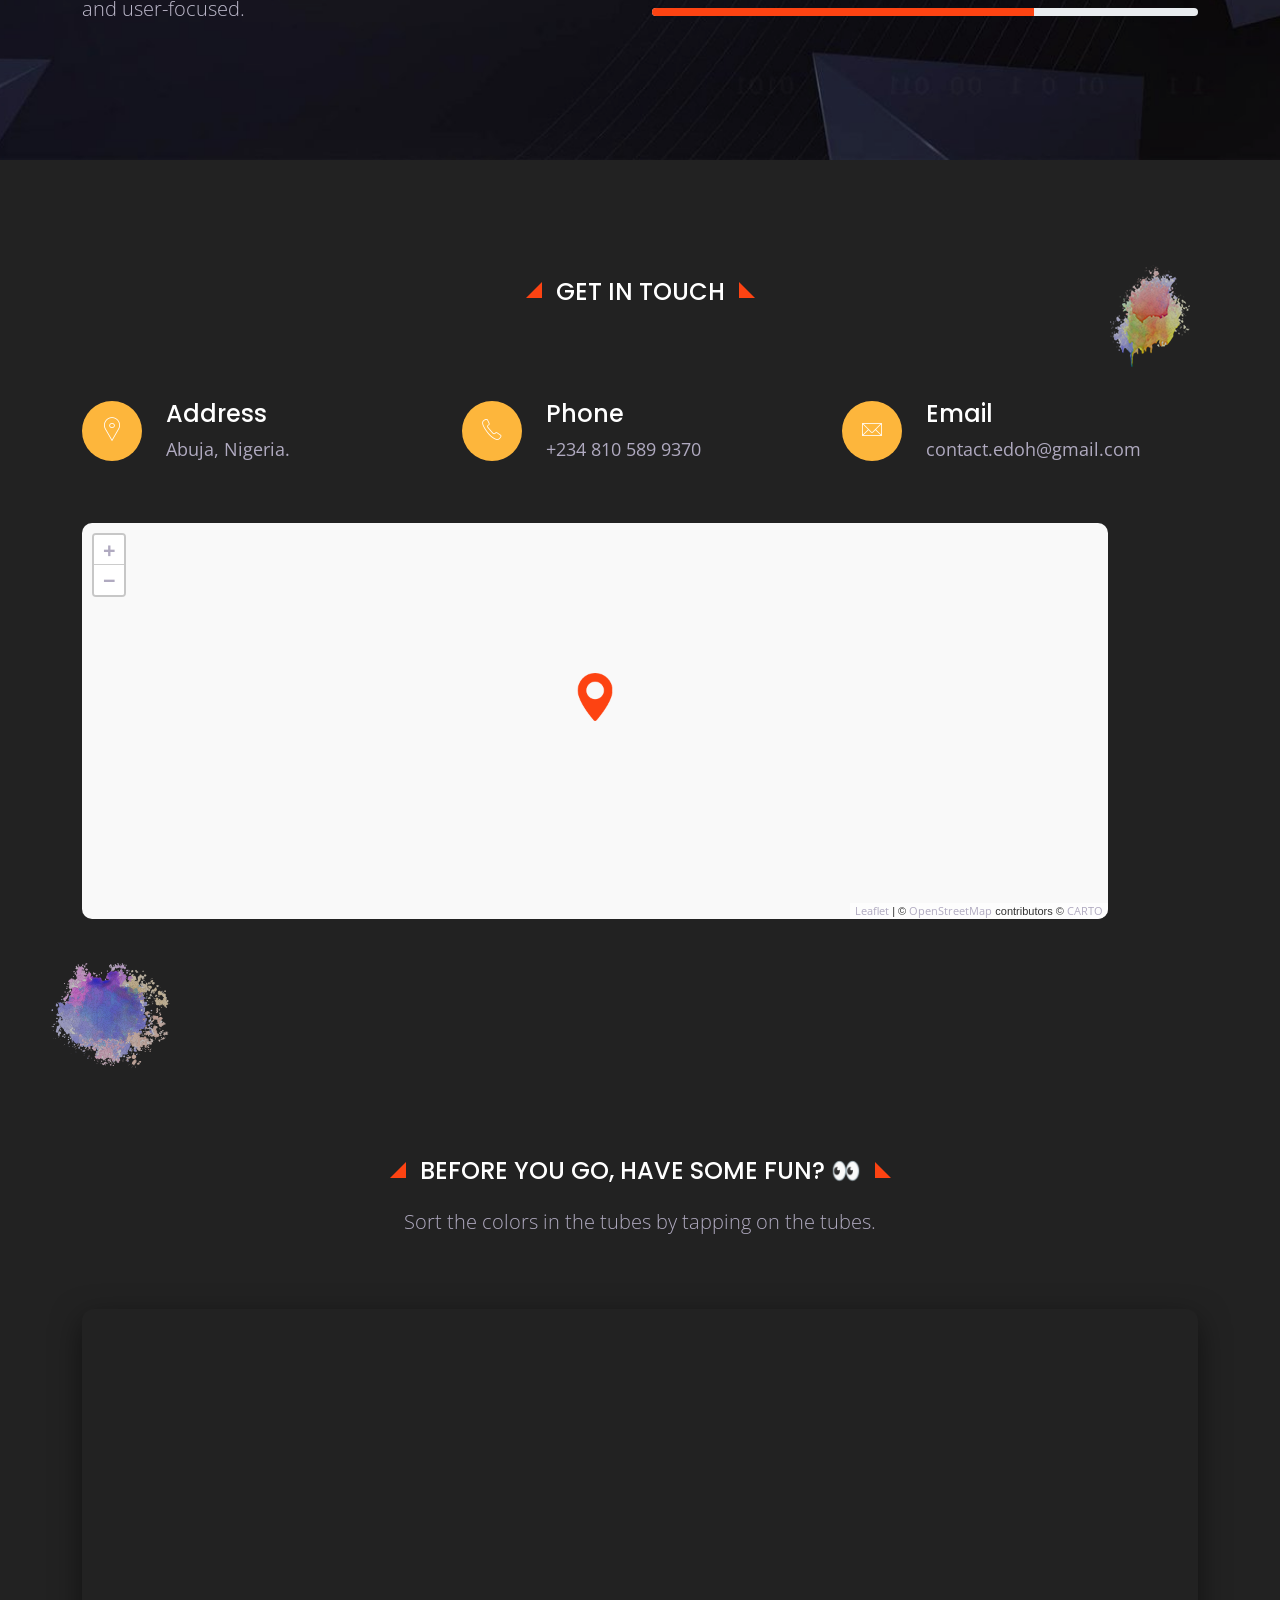
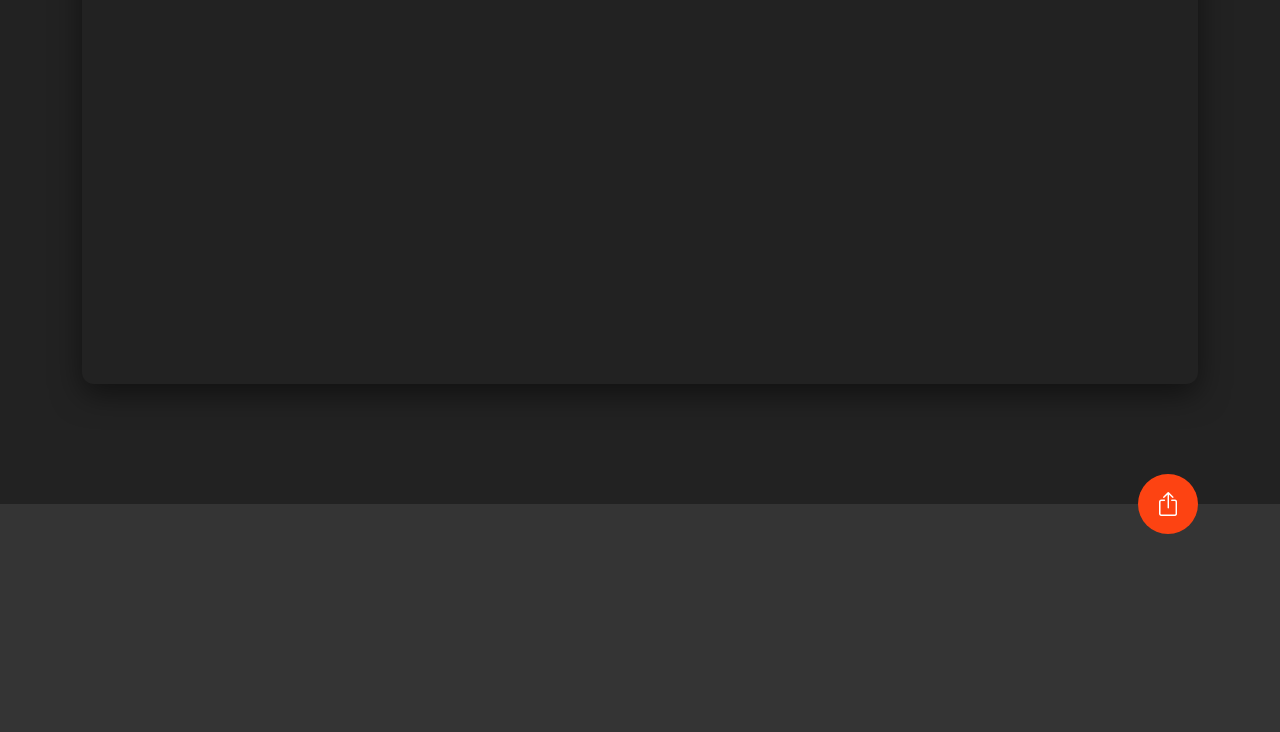
==== commit 5d1f6b50: "updates" ====
--- a/index.html
+++ b/index.html
@@ -239,7 +239,7 @@
 
 
 						<div class="icon-box"><a href="/#" data-bs-toggle="modal" data-bs-target="#portfolioModal5"><i
-									class="bi bi-plus-lg"></i></a></div>
+									class="bi bi-plus-lg"></i>View Project</a></div>
 
 						<!-- Modal -->
 						<div class="modal fade" id="portfolioModal5" tabindex="-1" aria-labelledby="portfolioModal5"
@@ -366,7 +366,7 @@
 
 
 						<div class="icon-box"><a href="/#" data-bs-toggle="modal"
-								data-bs-target="#portfolioModalCantaBall"><i class="bi bi-plus-lg"></i></a></div>
+								data-bs-target="#portfolioModalCantaBall"><i class="bi bi-plus-lg"></i>View Project</a></div>
 
 						<!-- Modal -->
 						<div class="modal fade" id="portfolioModalCantaBall" tabindex="-1"
@@ -462,7 +462,7 @@
 
 
 						<div class="icon-box"><a href="/#" data-bs-toggle="modal"
-								data-bs-target="#portfolioModal_geo"><i class="bi bi-plus-lg"></i></a></div>
+								data-bs-target="#portfolioModal_geo"><i class="bi bi-plus-lg"></i>View Project</a></div>
 
 						<!-- Modal -->
 						<div class="modal fade" id="portfolioModal_geo" tabindex="-1"
@@ -551,7 +551,7 @@
 							<h3 class="title">Gamified Edtech learning platform.</h3>
 						</div>
 						<div class="icon-box"><a href="/#" data-bs-toggle="modal" data-bs-target="#portfolioModal42"><i
-									class="bi bi-plus-lg"></i></a></div>
+									class="bi bi-plus-lg"></i>View Project</a></div>
 
 						<!-- Modal -->
 						<div class="modal fade" id="portfolioModal42" tabindex="-1" aria-labelledby="portfolioModal42"
@@ -650,7 +650,7 @@
 
 
 						<div class="icon-box"><a href="/#" data-bs-toggle="modal"
-								data-bs-target="#portfolioModal_drawpro"><i class="bi bi-plus-lg"></i></a></div>
+								data-bs-target="#portfolioModal_drawpro"><i class="bi bi-plus-lg"></i>View Project</a></div>
 
 						<!-- Modal -->
 						<div class="modal fade" id="portfolioModal_drawpro" tabindex="-1"
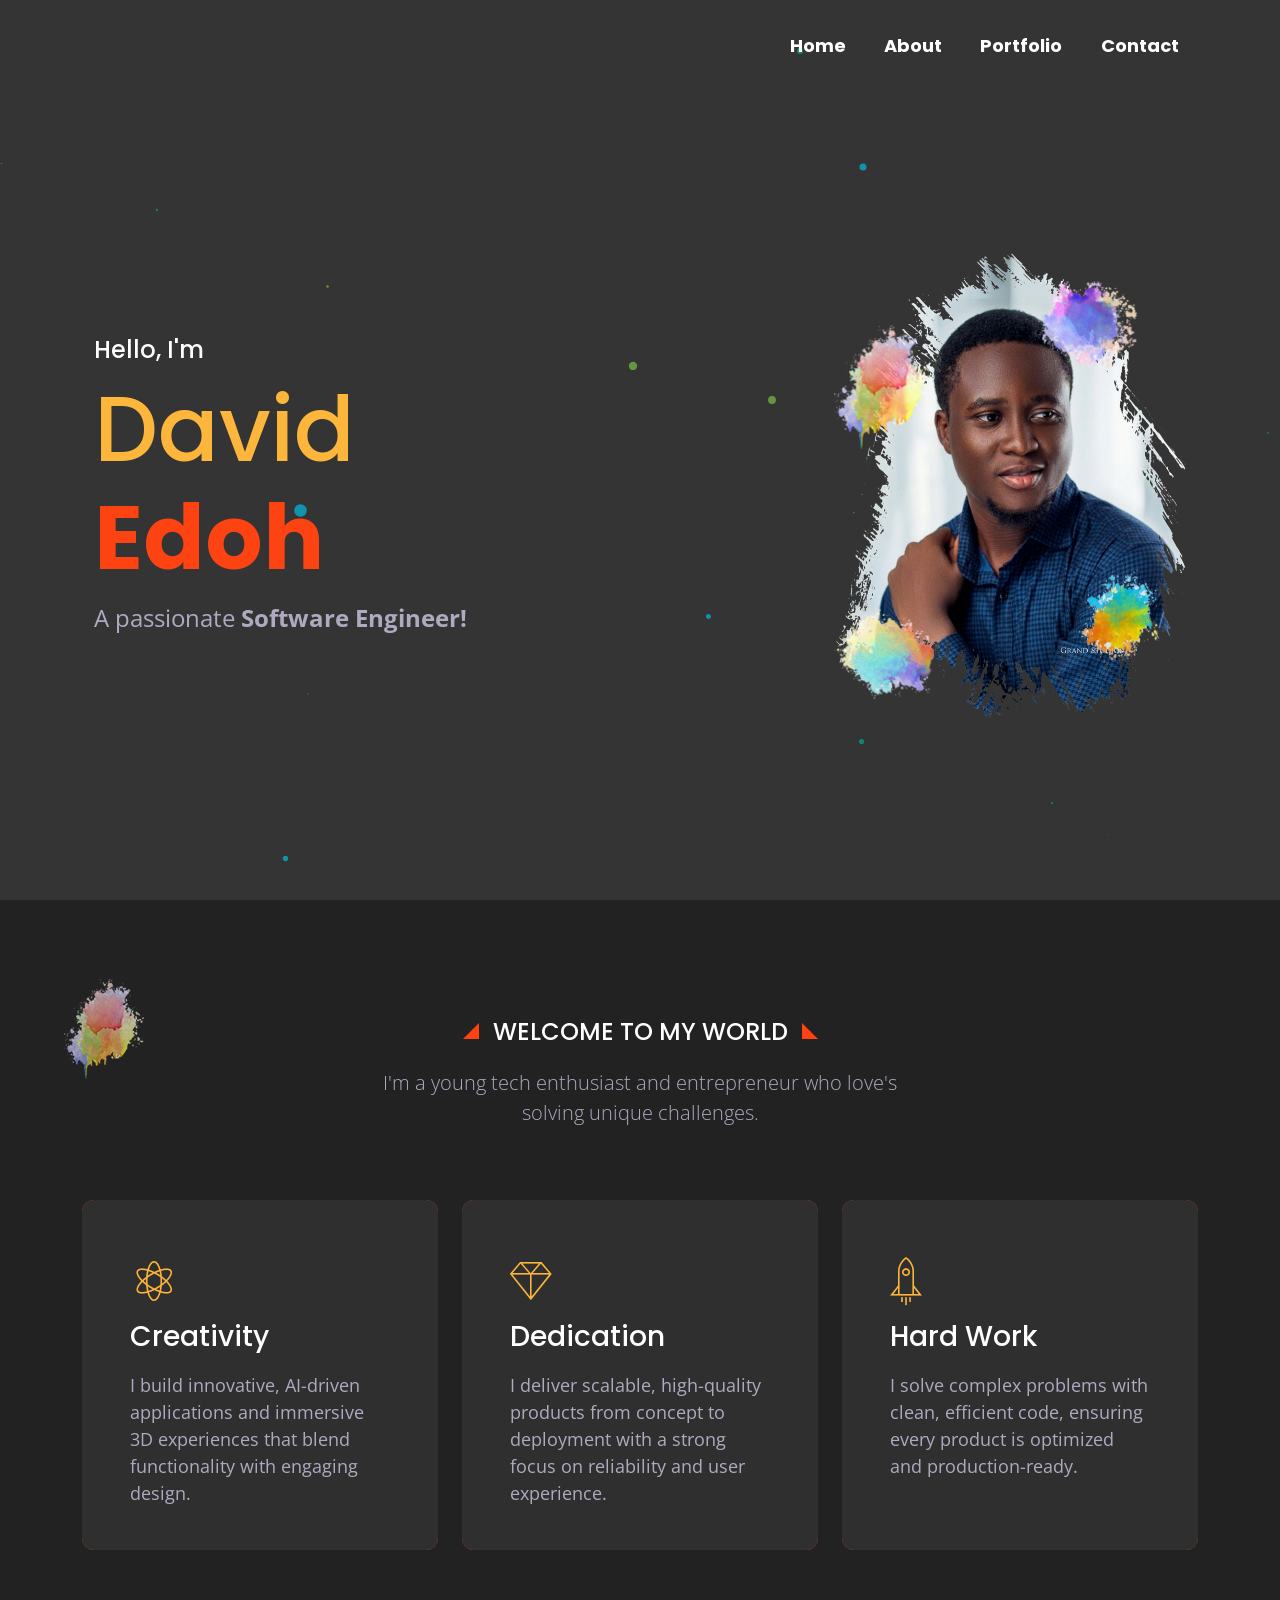
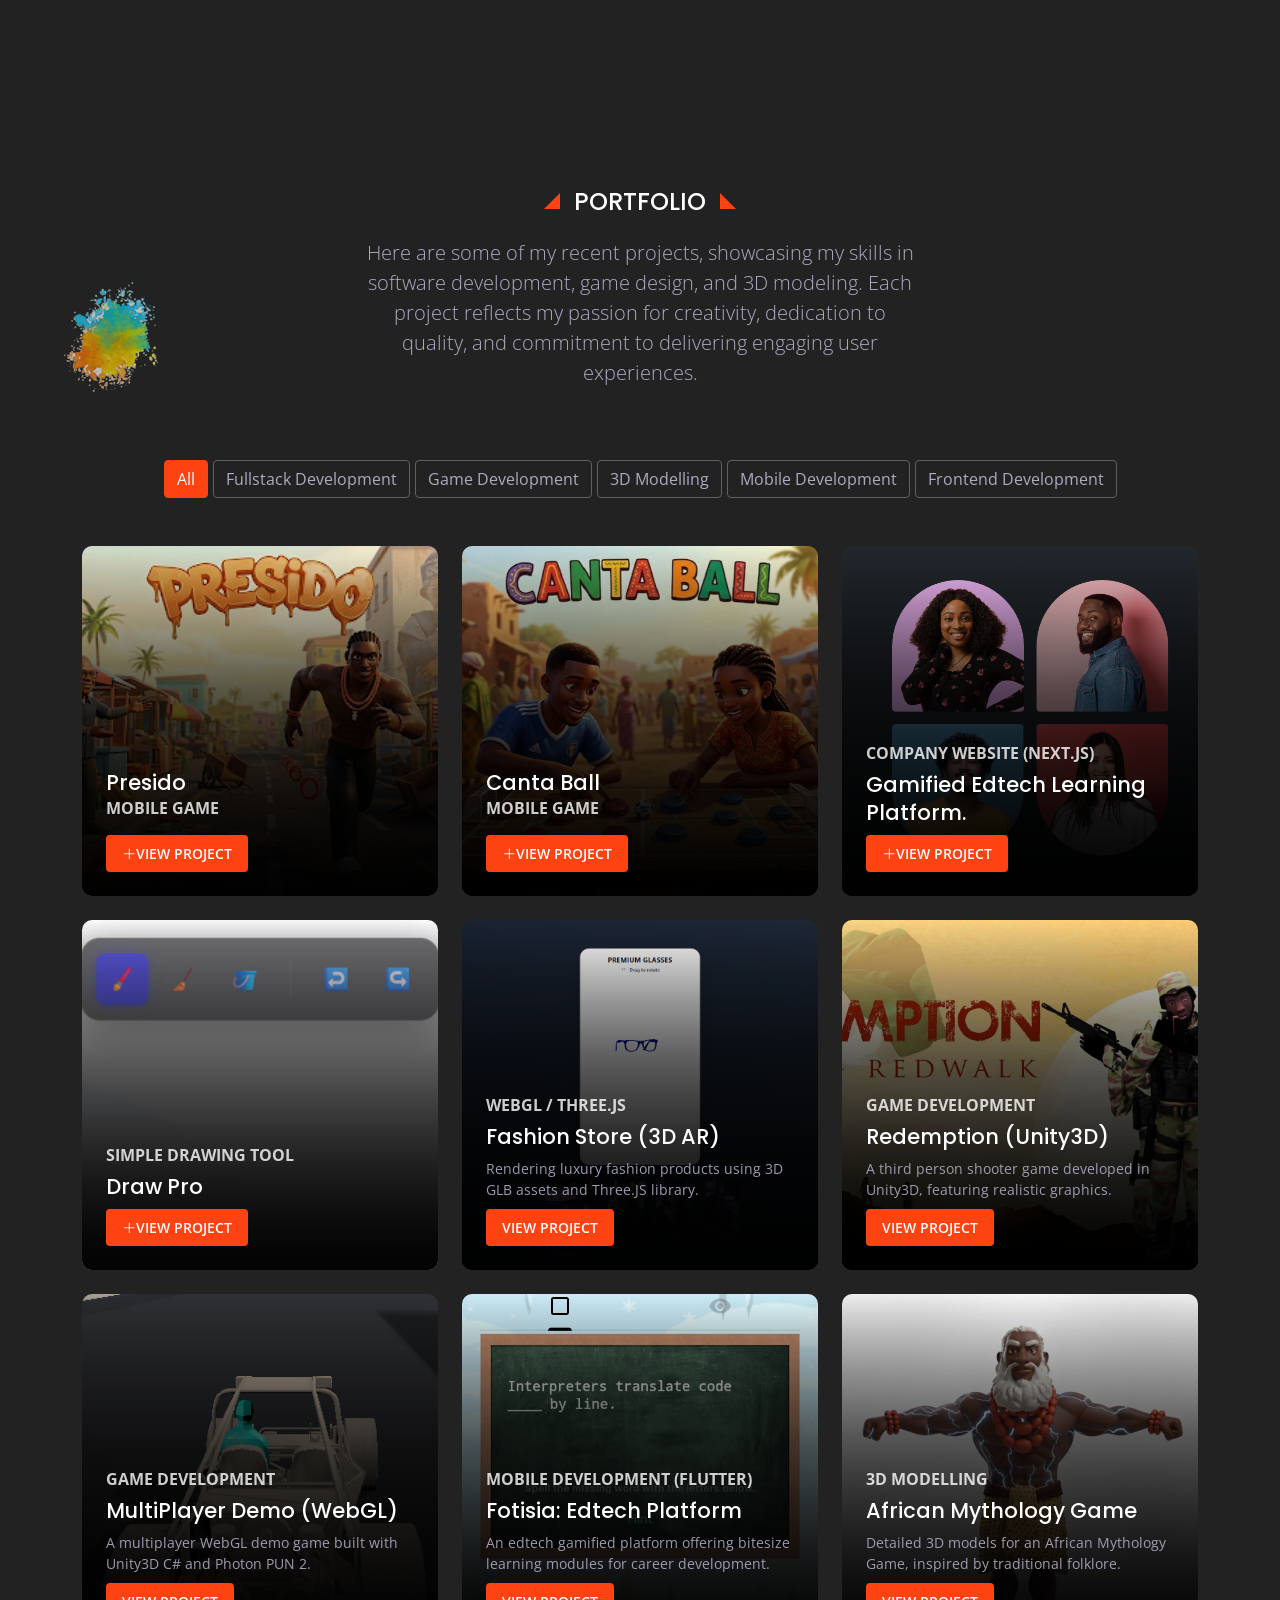
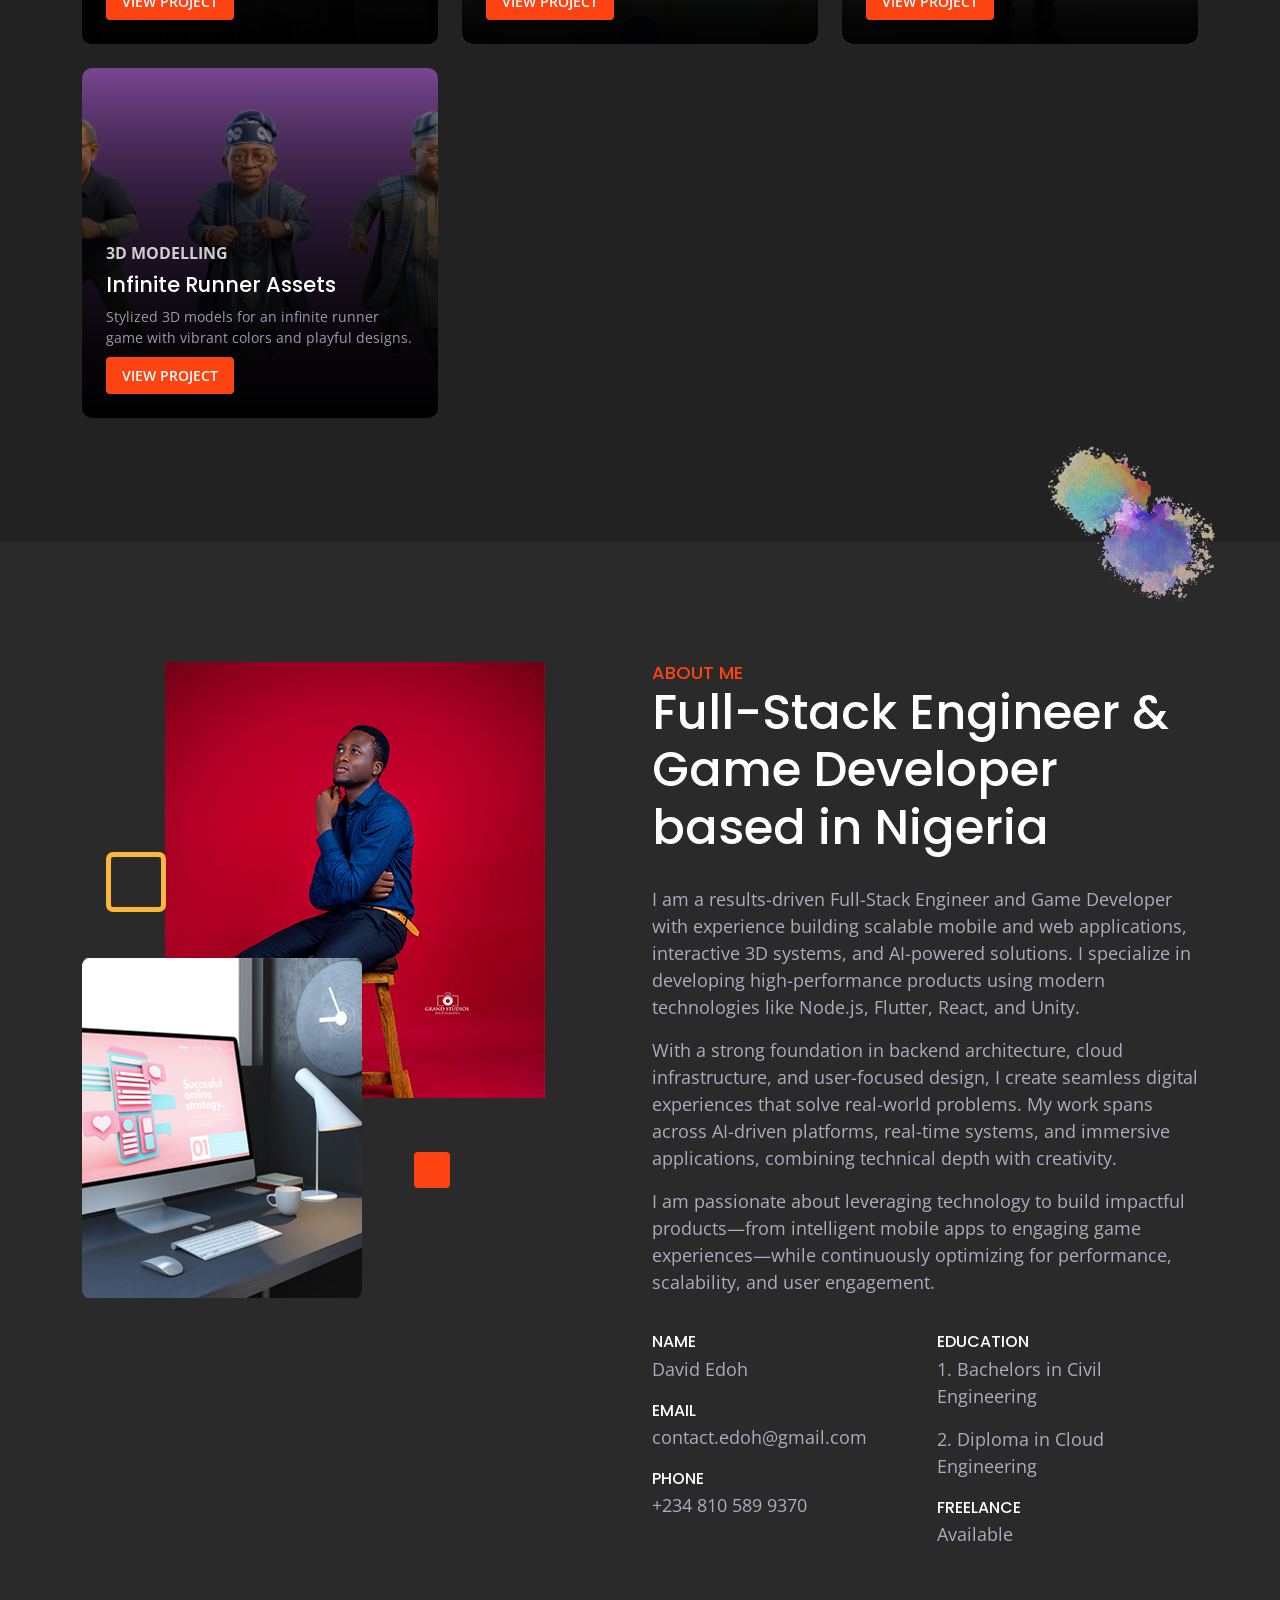
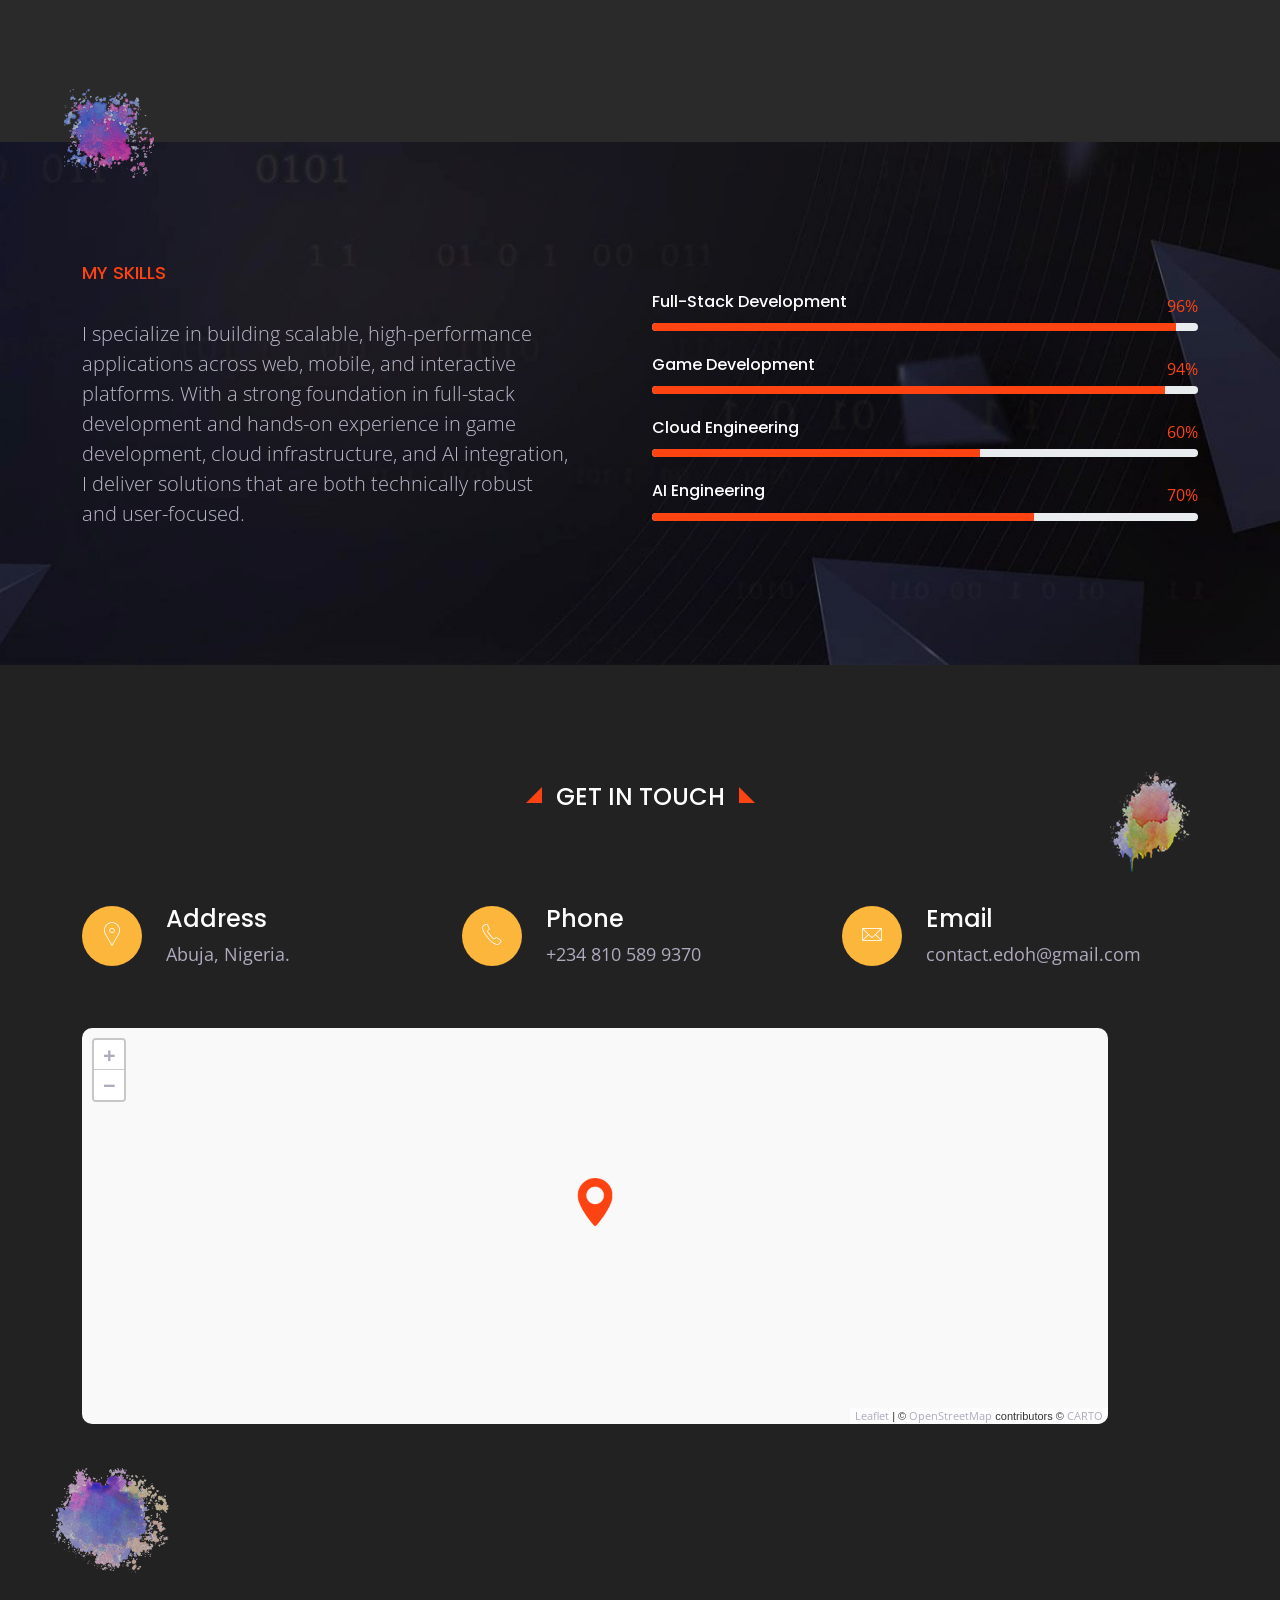
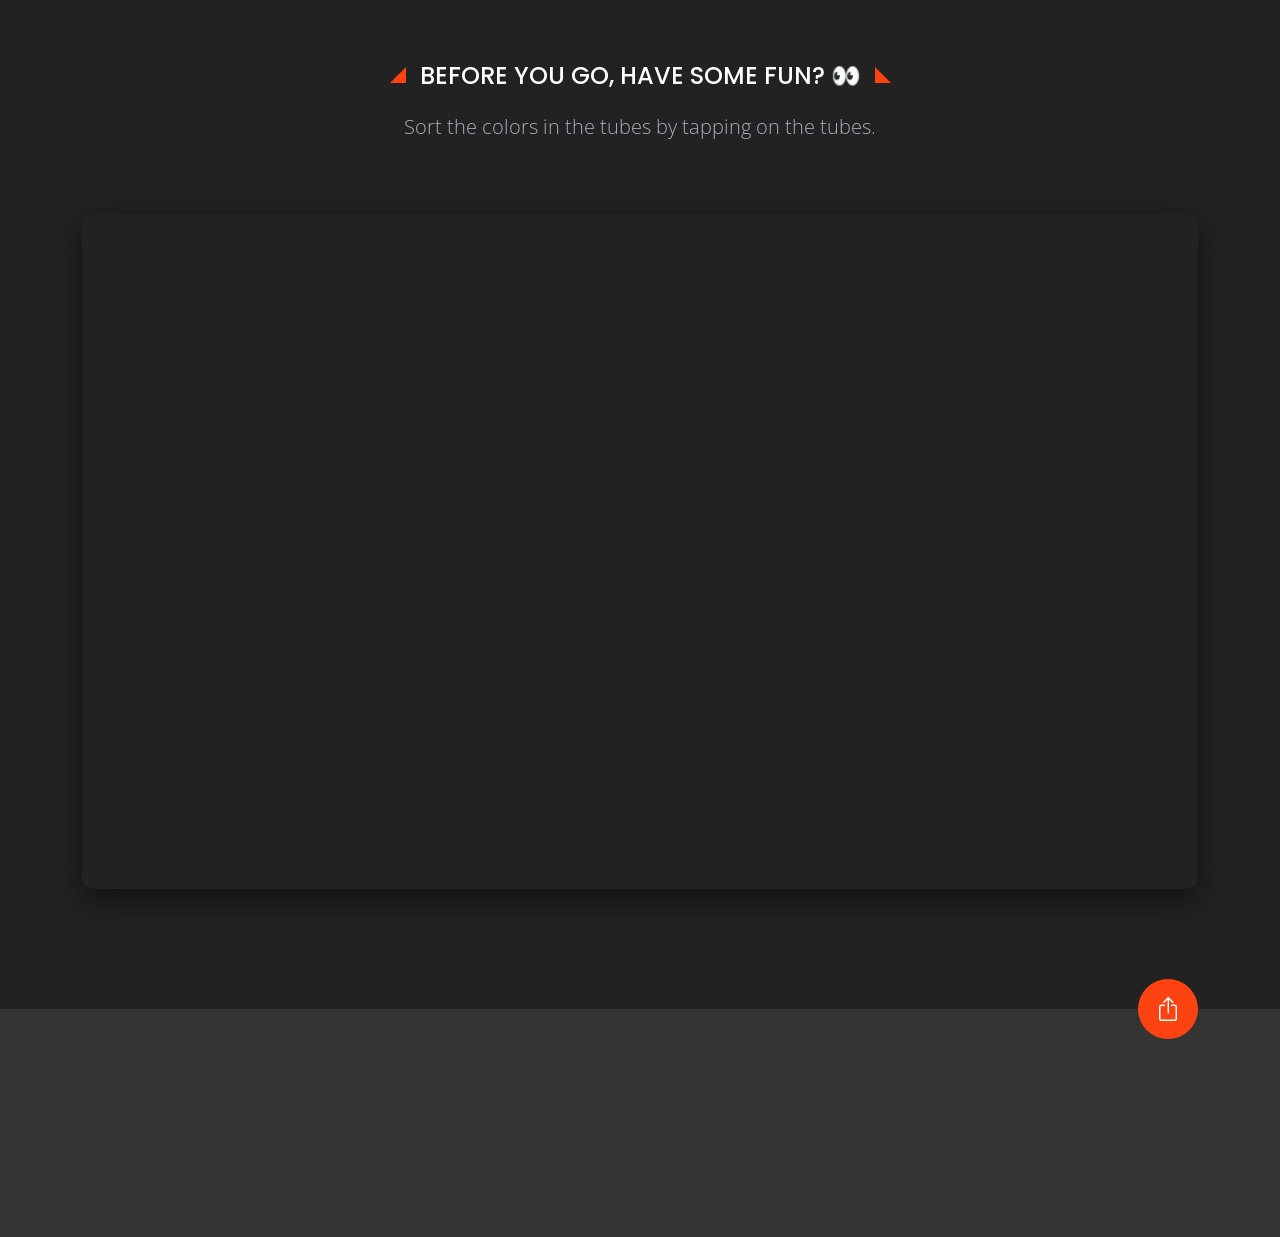
==== commit 1d47050d: "comment out Rubik's Cube section and related elements in the portfolio" ====
--- a/index.html
+++ b/index.html
@@ -180,8 +180,7 @@
 
 	</section> <!-- .intro-section -->
 
-	<!-- RUBIKS CUBE SECTION -->
-	<section class="rubiks-cube-section section-block">
+	<!-- <section class="rubiks-cube-section section-block">
 		<div class="container">
 			<div class="section-title">
 				<h2>Look 👀, a Rubik's Cube</h2>
@@ -199,7 +198,7 @@
 				</div>
 			</div>
 		</div>
-	</section> <!-- .rubiks-cube-section -->
+	</section> -->
 
 
 
@@ -452,7 +451,7 @@
 
 
 
-				<div class="col-lg-4 col-md-6 grid-item fullstack">
+				<!-- <div class="col-lg-4 col-md-6 grid-item fullstack">
 					<div class="box">
 						<img src="image/geo/screenshot.png" alt="portfolio image">
 						<div class="box-content">
@@ -464,7 +463,6 @@
 						<div class="icon-box"><a href="/#" data-bs-toggle="modal"
 								data-bs-target="#portfolioModal_geo"><i class="bi bi-plus-lg"></i>View Project</a></div>
 
-						<!-- Modal -->
 						<div class="modal fade" id="portfolioModal_geo" tabindex="-1"
 							aria-labelledby="portfolioModal_geo" aria-hidden="true">
 							<div class="modal-dialog modal-dialog-scrollable modal-dialog-centered modal-xl">
@@ -493,14 +491,7 @@
 														</div>
 
 													</div>
-													<!-- <button class="carousel-control-prev" type="button" data-bs-target="#carouselExampleIndicators_2" data-bs-slide="prev">
-												<span class="carousel-control-prev-icon" aria-hidden="true"></span>
-												<span class="visually-hidden">Previous</span>
-											</button>
-											<button class="carousel-control-next" type="button" data-bs-target="#carouselExampleIndicators_2" data-bs-slide="next">
-												<span class="carousel-control-next-icon" aria-hidden="true"></span>
-												<span class="visually-hidden">Next</span>
-											</button> -->
+												
 												</div>
 
 											</div>
@@ -532,16 +523,16 @@
 														<li>Tools: <span class="meta-value">C#, .NET, PostGIS,
 																Postgresql, React, Typescript, Azure</span></li>
 													</ul>
-												</div> <!-- .meta-wrapper -->
-											</div>
-										</div> <!-- .row -->
+												</div> 
+											</div>
+										</div> 
 									</div>
 
 								</div>
 							</div>
 						</div>
 					</div>
-				</div>
+				</div> -->
 
 				<div class="col-lg-4 col-md-6 grid-item application frontend">
 					<div class="box">
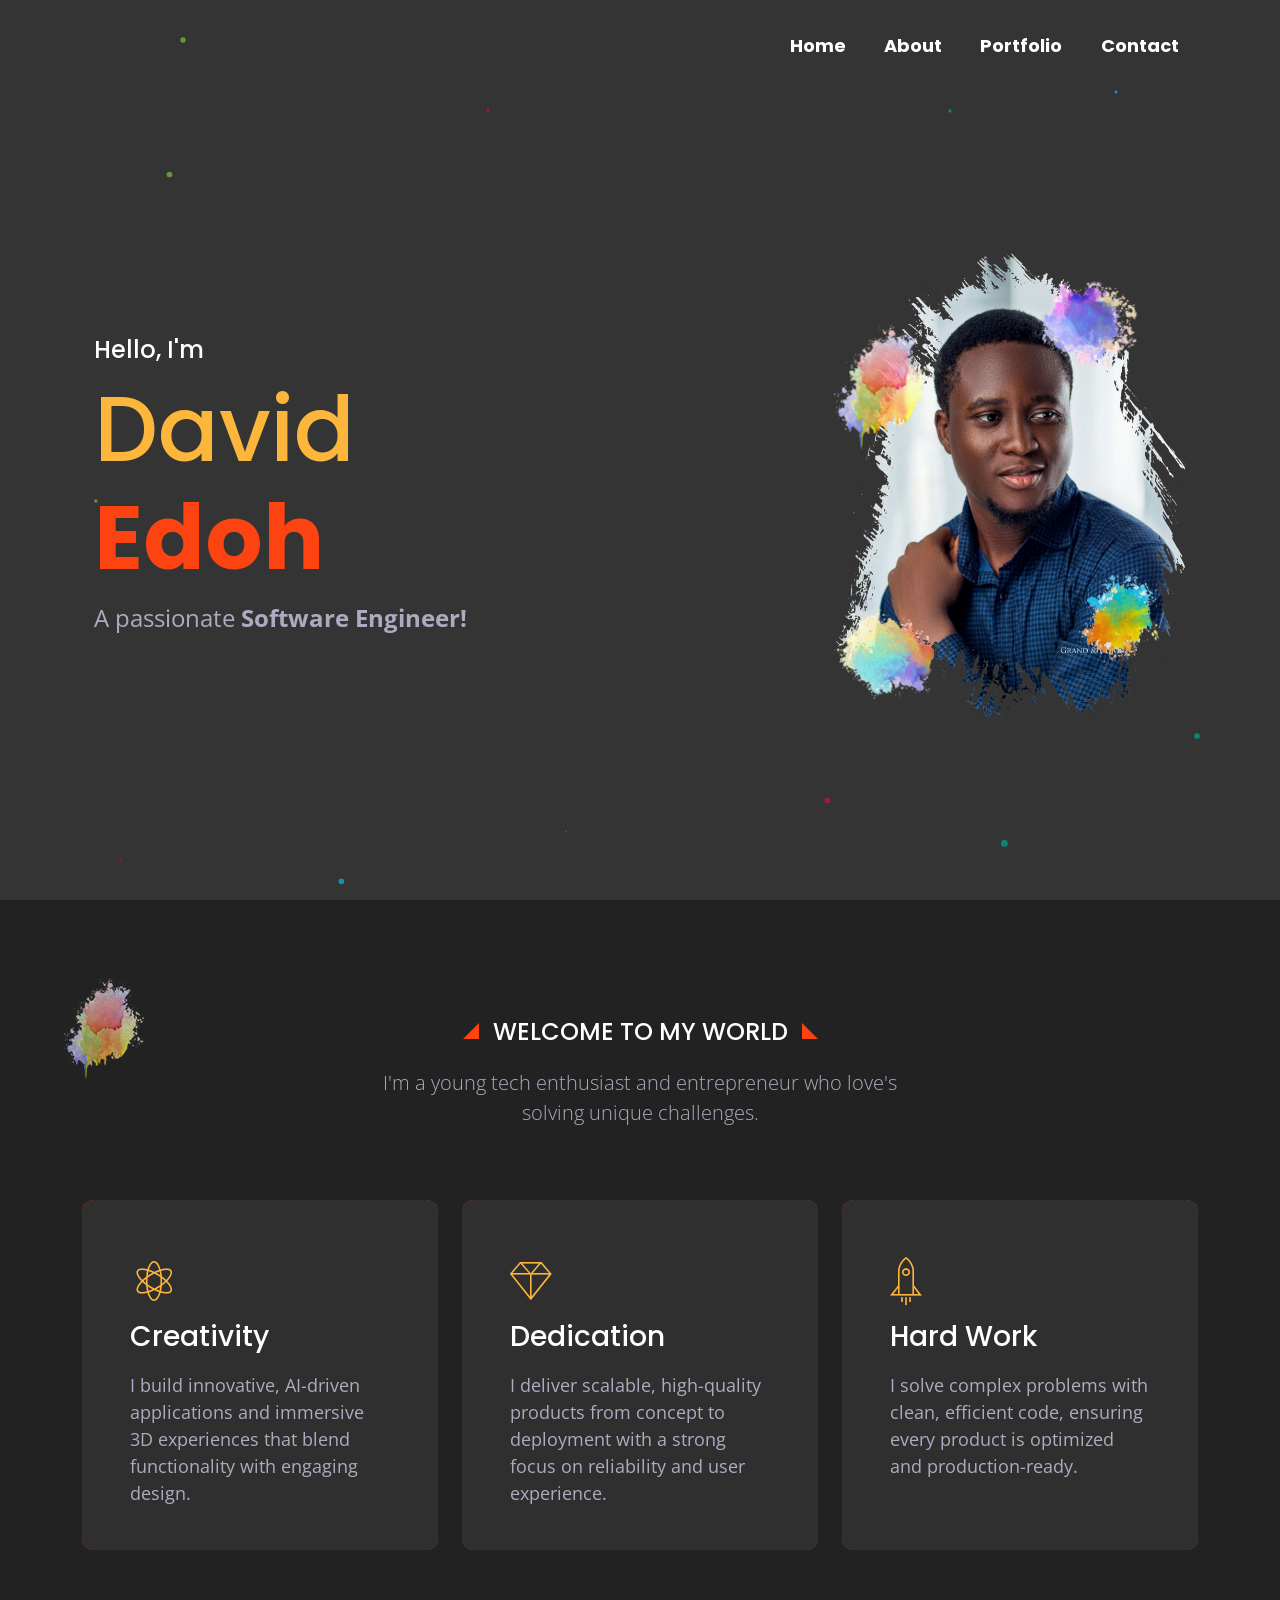
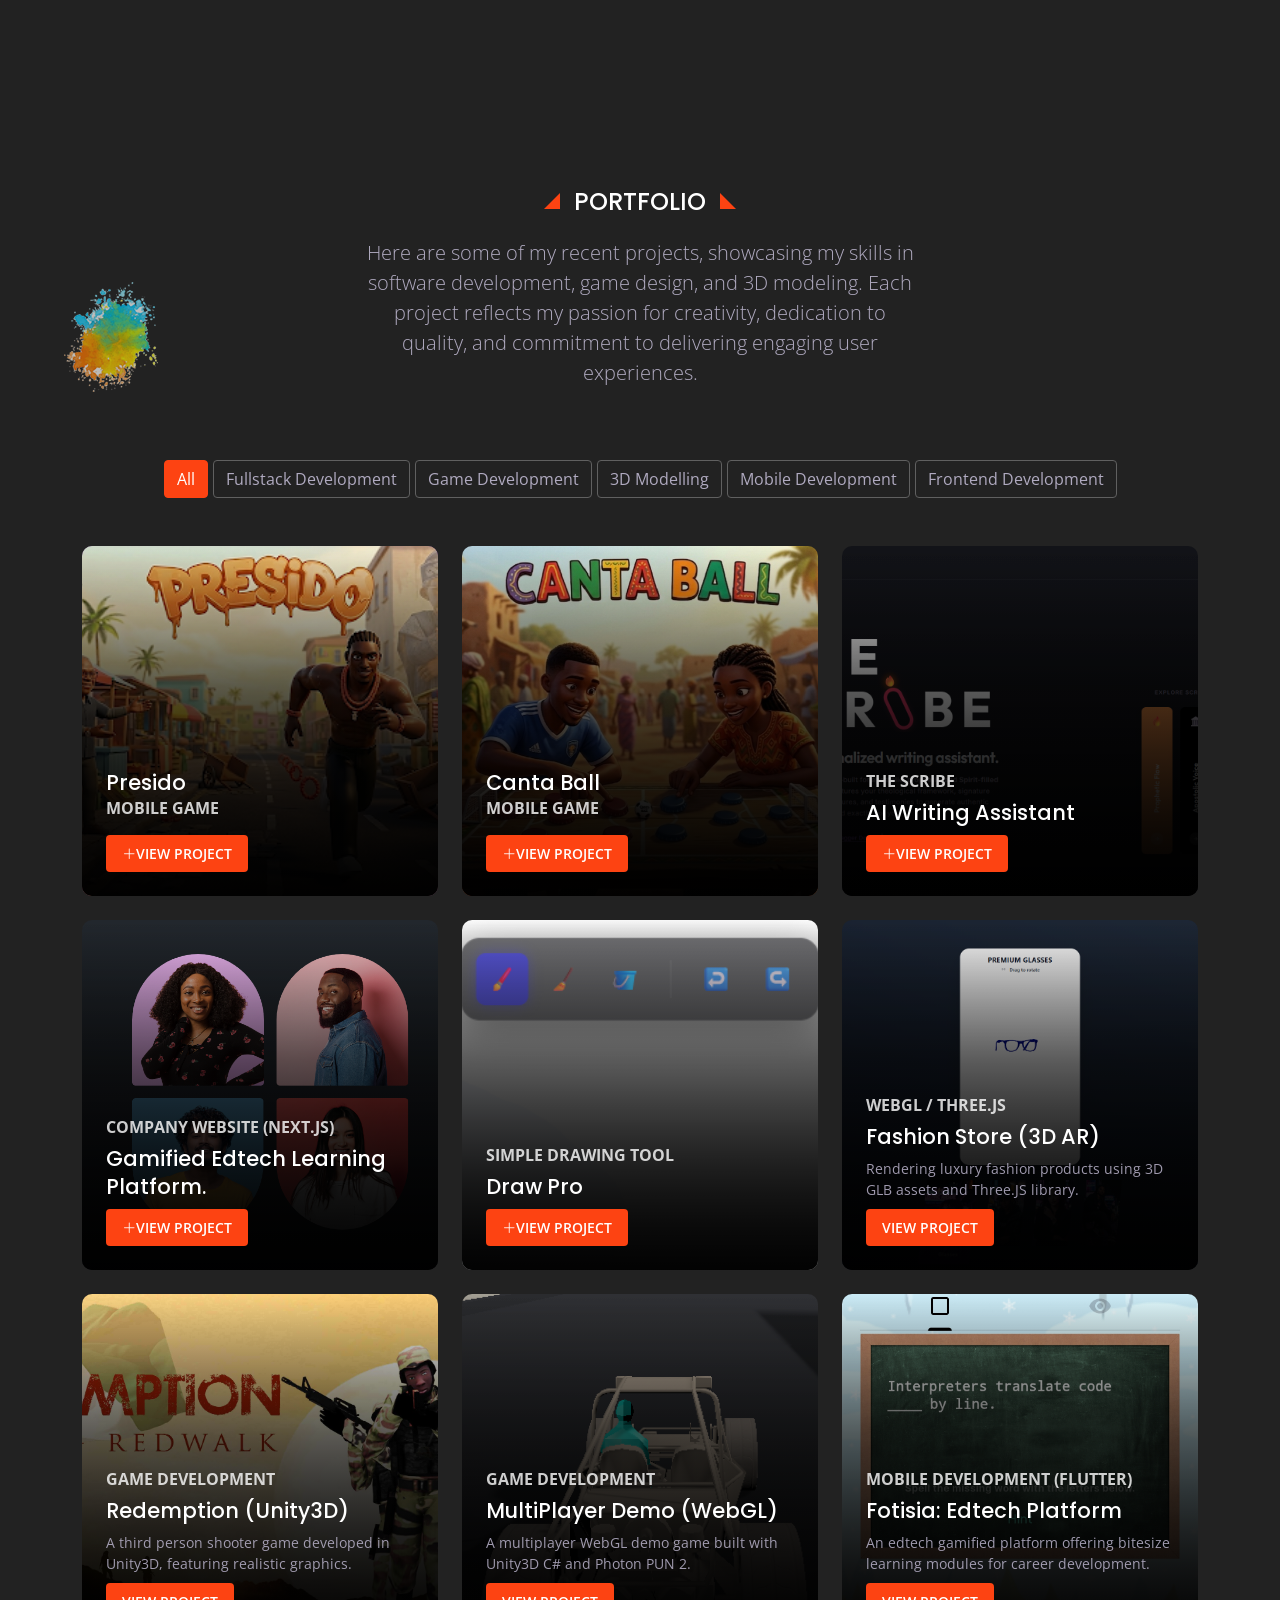
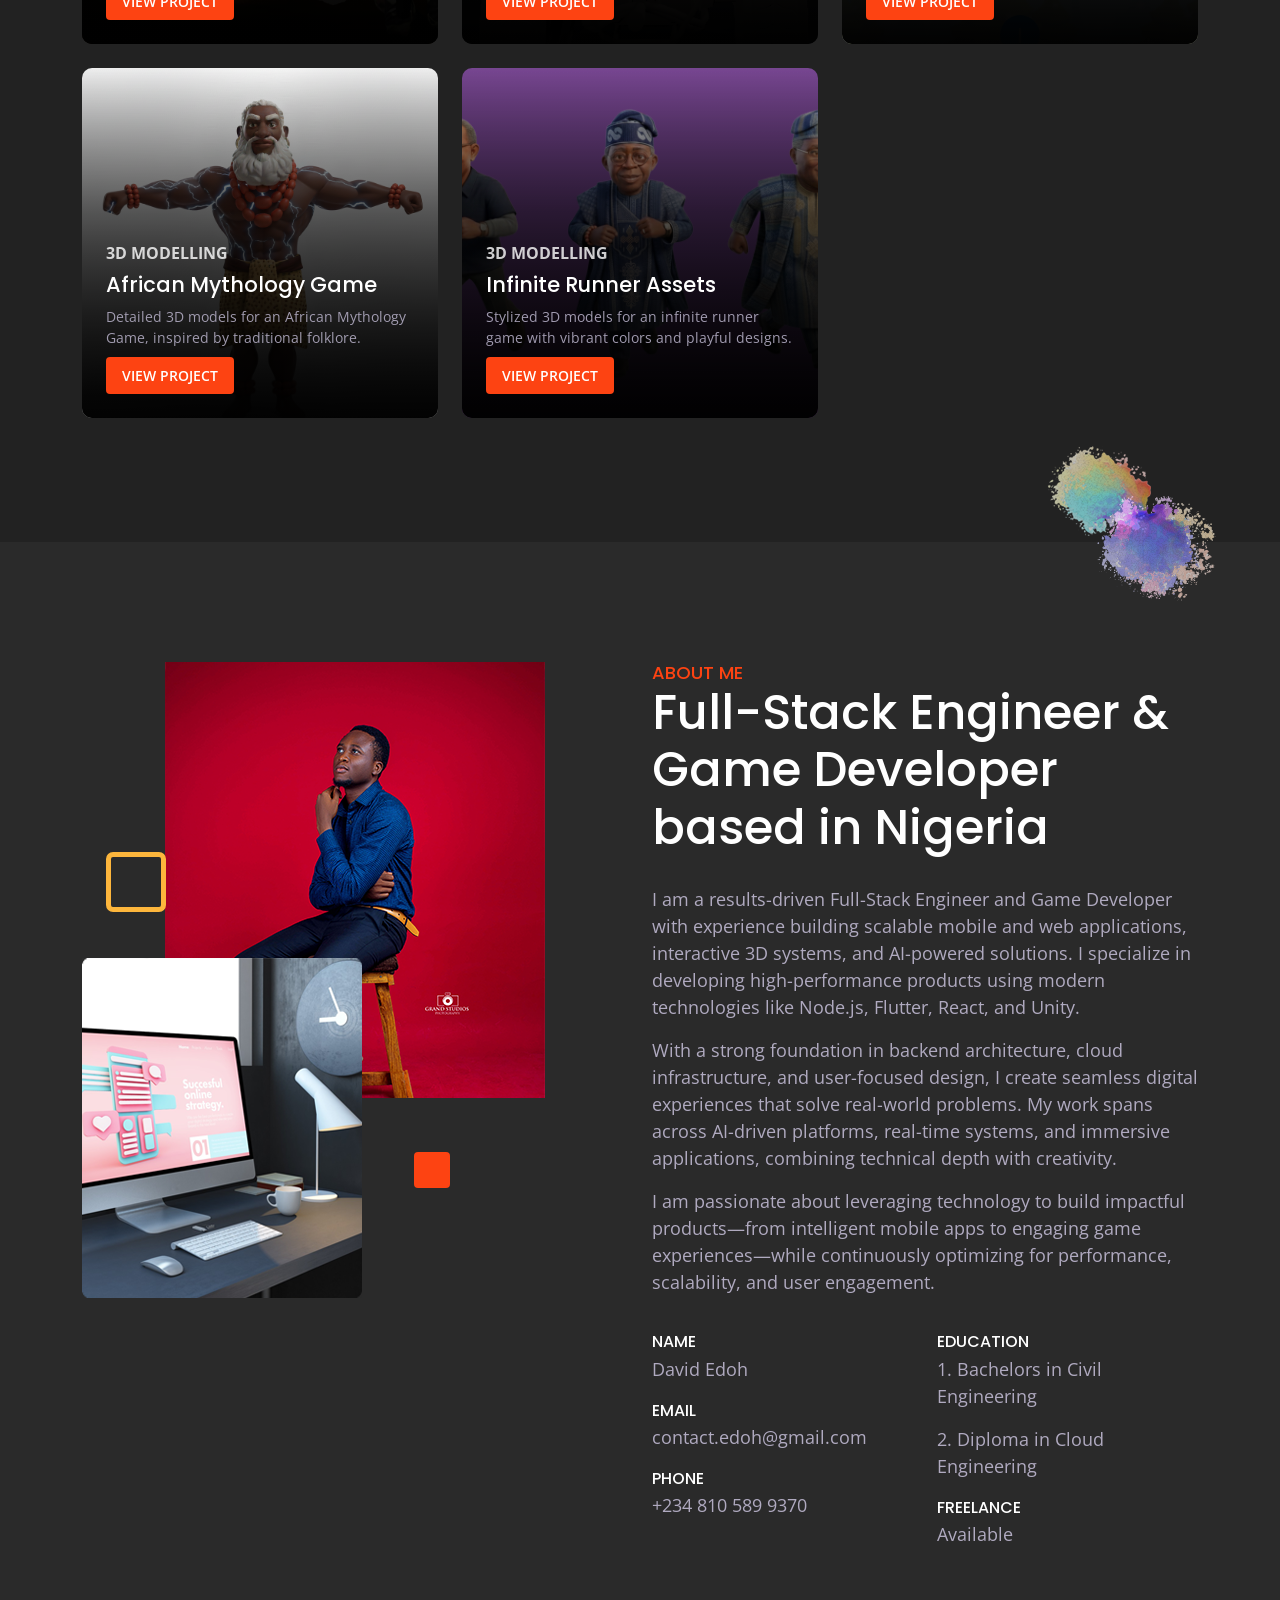
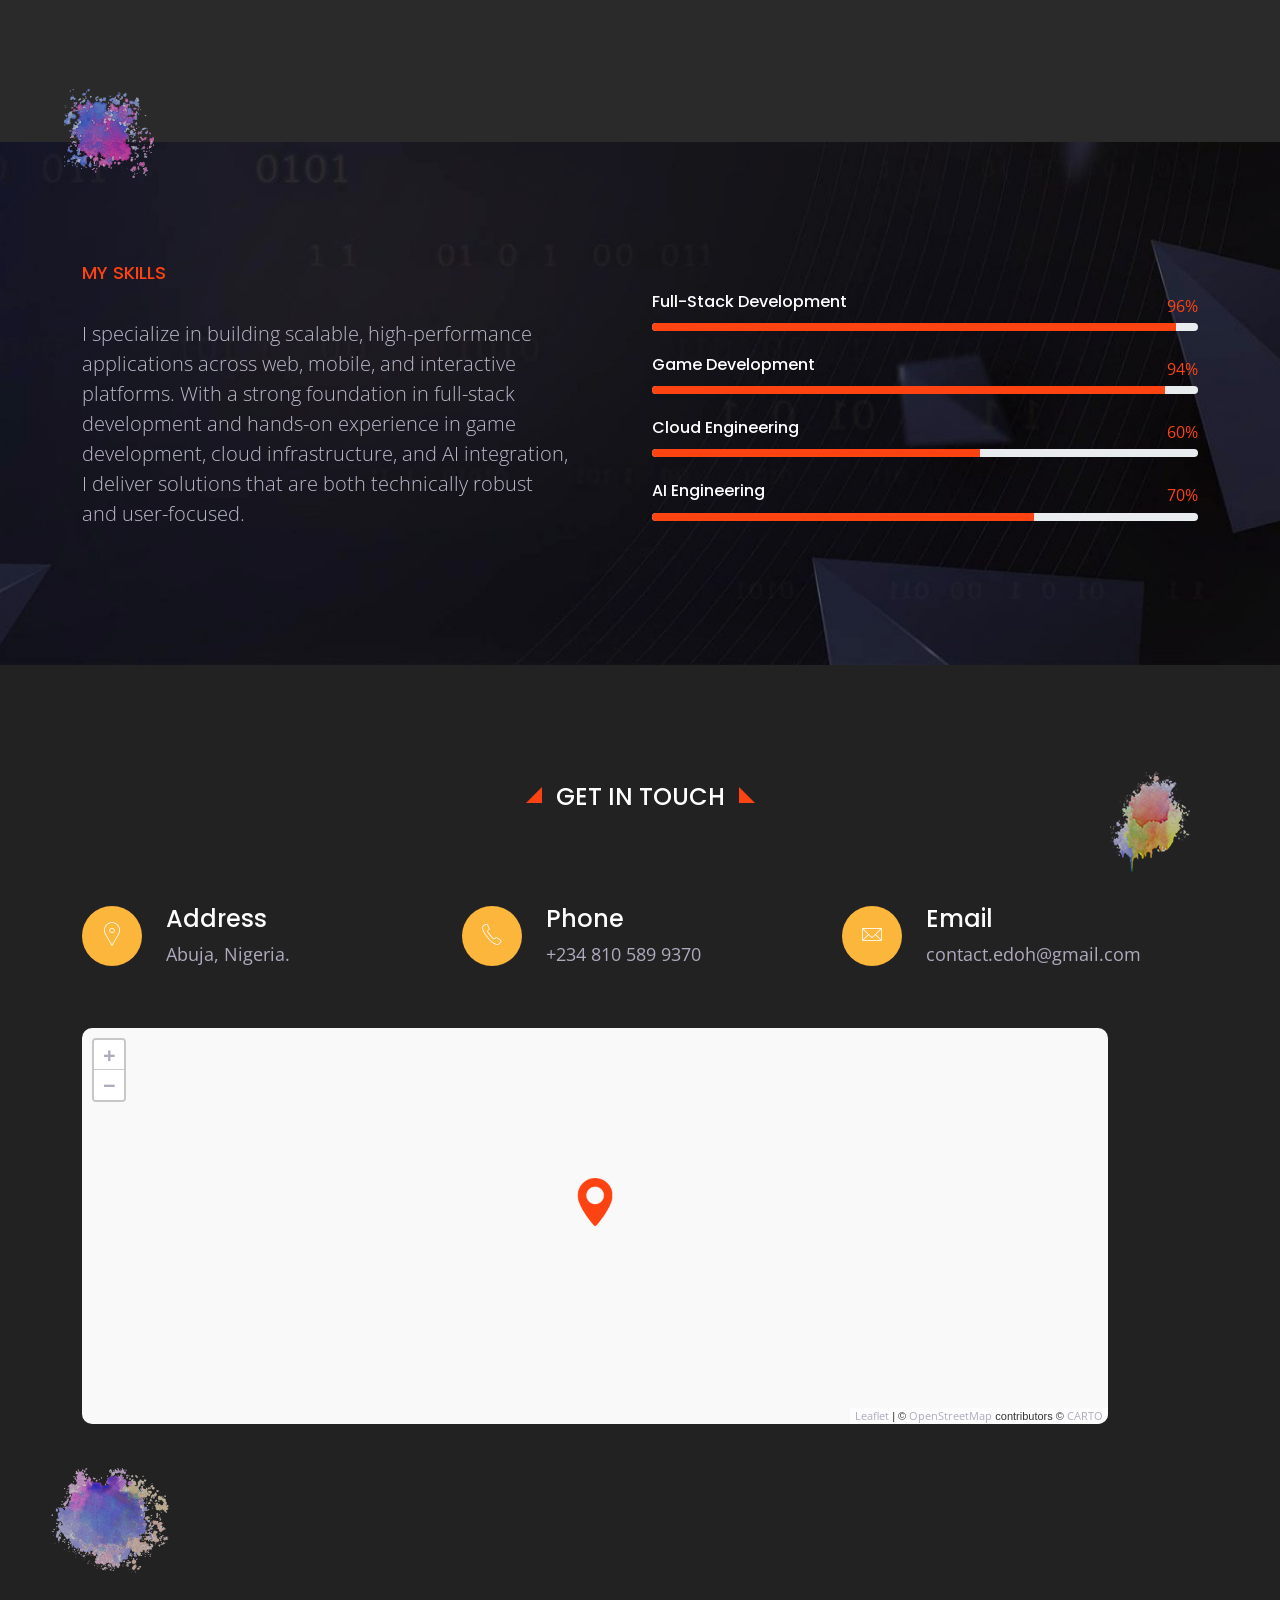
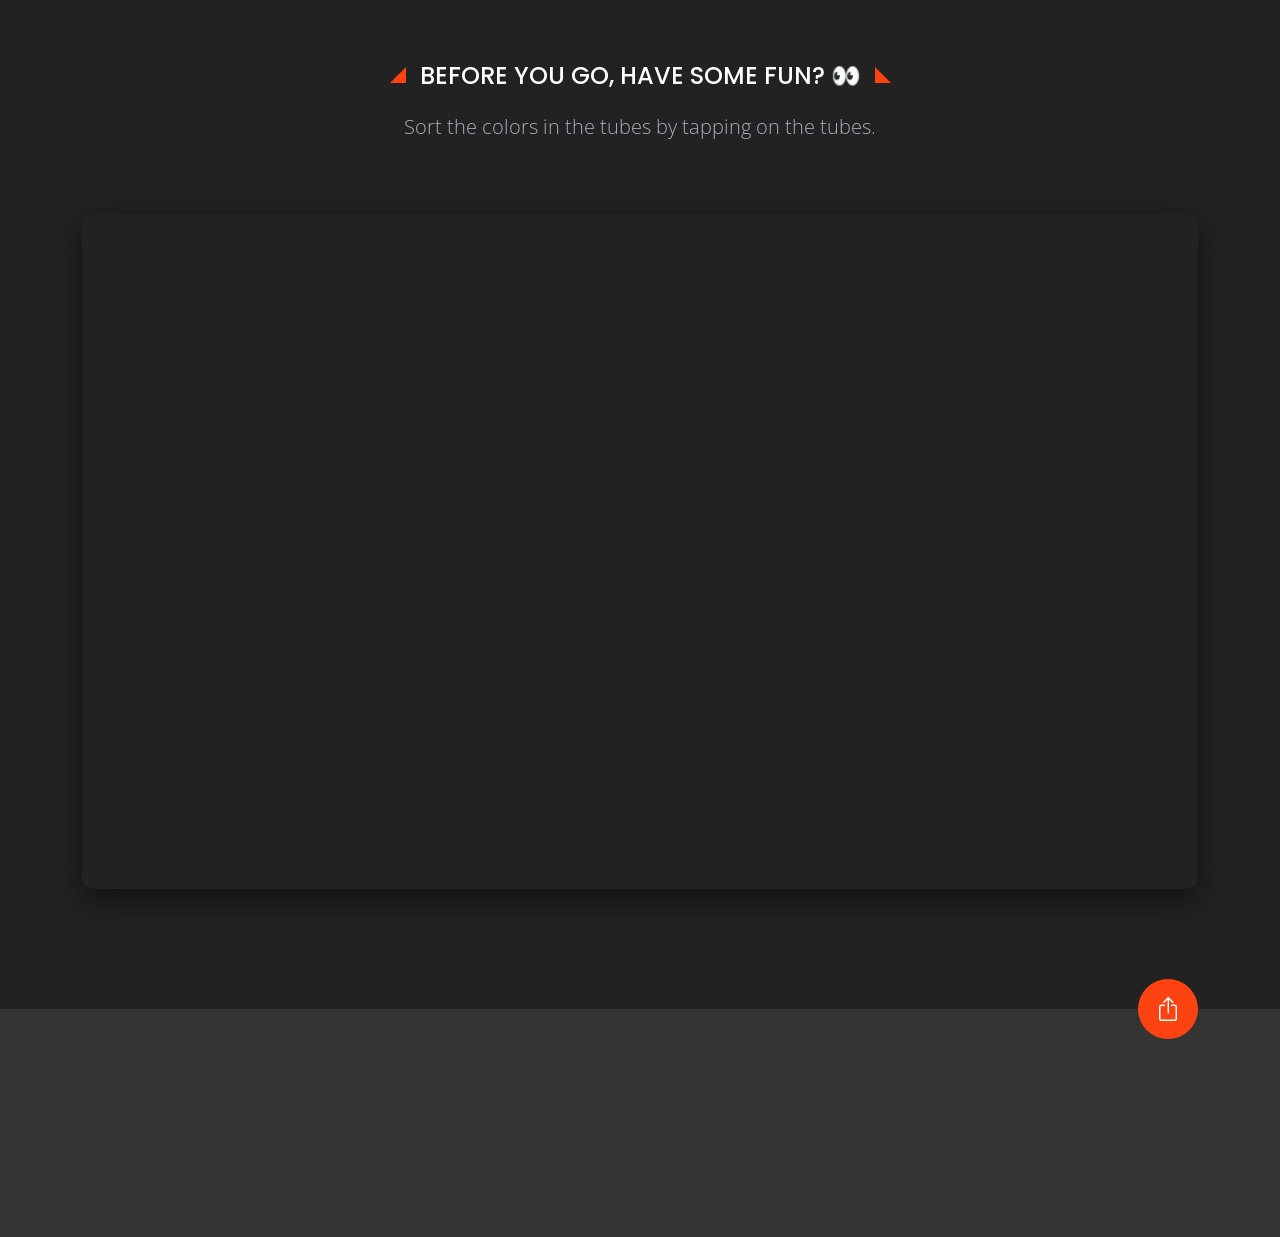
==== commit 4fd2569e: "add new images and update portfolio section for The Scribe AI writing assistant" ====
--- a/index.html
+++ b/index.html
@@ -451,12 +451,12 @@
 
 
 
-				<!-- <div class="col-lg-4 col-md-6 grid-item fullstack">
+				<div class="col-lg-4 col-md-6 grid-item fullstack">
 					<div class="box">
-						<img src="image/geo/screenshot.png" alt="portfolio image">
+						<img src="image/scribe/scribe.png" alt="portfolio image">
 						<div class="box-content">
-							<span class="category">Geospatial infrastructure Management</span>
-							<h3 class="title">.NET FullStack Platform</h3>
+							<span class="category">The Scribe</span>
+							<h3 class="title">AI Writing Assistant</h3>
 						</div>
 
 
@@ -476,7 +476,7 @@
 												<div id="carouselExampleIndicators_geo" class="carousel slide"
 													data-bs-ride="false">
 													<div class="carousel-inner">
-														<div class="carousel-item active">
+												<!-- <div class="carousel-item active">
 															<iframe width="560" height="315"
 																src="https://www.youtube.com/embed/pK7aM_kIVv8?controls=0"
 																title="Redemption" frameborder="0"
@@ -484,29 +484,45 @@
 																allowfullscreen
 																referrerpolicy="strict-origin-when-cross-origin">
 															</iframe>
-														</div>
-
-														<div class="carousel-item">
-															<img src="image/geo/screenshot.png" alt="portfolio image">
-														</div>
-
+														</div> -->
+														
+														<div class="carousel-item">
+															<img src="image/scribe/scribe.png" alt="portfolio image 3">
+														</div>
+														<div class="carousel-item active">
+															<img src="image/scribe/scribe-editor.png" alt="portfolio image">
+														</div>
+														<div class="carousel-item">
+															<img src="image/scribe/scribe-profile.png" alt="portfolio image 1">
+														</div>
+														<div class="carousel-item">
+															<img src="image/scribe/scribe-swagger.png" alt="portfolio image 2">
+														</div>
+														
 													</div>
-												
-												</div>
-
+													<button class="carousel-control-prev" type="button"
+														data-bs-target="#carouselExampleIndicators_geo"
+														data-bs-slide="prev">
+														<span class="carousel-control-prev-icon"
+															aria-hidden="true"></span>
+														<span class="visually-hidden">Previous</span>
+													</button>
+													<button class="carousel-control-next" type="button"
+														data-bs-target="#carouselExampleIndicators_geo"
+														data-bs-slide="next">
+														<span class="carousel-control-next-icon"
+															aria-hidden="true"></span>
+														<span class="visually-hidden">Next</span>
+													</button>
+												</div>
 											</div>
 											<div class="col-xl-8">
 												<div class="content-wrapper">
-													<h2 class="item-title">GIS, Geospatial App</h2>
-													<a href="https://geo-infra-management-fe.vercel.app/" targe="_blank"
+													<h2 class="item-title">The Scribe</h2>
+													<a href="https://scribe-frontend-psi.vercel.app/" target="_blank"
 														class="btn btn-primary">Web Demo (Link)</a>
 													<p>
-														Developed a comprehensive geospatial management platform for
-														managing construction projects and tracking asset logistics.
-														Built the frontend using Next.js, integrating OpenStreetMap
-														(OSM) for interactive map visualization, spatial data
-														management, and real-time tracking of assets across various site
-														locations.
+														The Scribe is a web-based AI writing assistant purpose-built for Christian authors, specifically apostolic, prophetic, and Spirit-filled ministry voices. It guides authors through a structured interview to capture their theological voice, then generates full manuscript drafts in their exact style. There should be an integrated AI assistant to the app in a creative and functional way.
 													</p>
 
 												</div>
@@ -517,11 +533,11 @@
 														<li>Project Type: <span class="meta-value">Fullstack
 																Development</span>
 														</li>
-														<li>Duration: <span class="meta-value">6 weeks</span></li>
-														<li>Task: <span class="meta-value">GIS, fullstack development,
+														<li>Duration: <span class="meta-value">2 weeks</span></li>
+														<li>Task: <span class="meta-value">AI, fullstack development,
 																programming</span></li>
-														<li>Tools: <span class="meta-value">C#, .NET, PostGIS,
-																Postgresql, React, Typescript, Azure</span></li>
+														<li>Tools: <span class="meta-value">RAG, Node.js, PGvector,
+																Postgresql, React, Typescript, GCP</span></li>
 													</ul>
 												</div> 
 											</div>
@@ -532,7 +548,7 @@
 							</div>
 						</div>
 					</div>
-				</div> -->
+				</div>
 
 				<div class="col-lg-4 col-md-6 grid-item application frontend">
 					<div class="box">
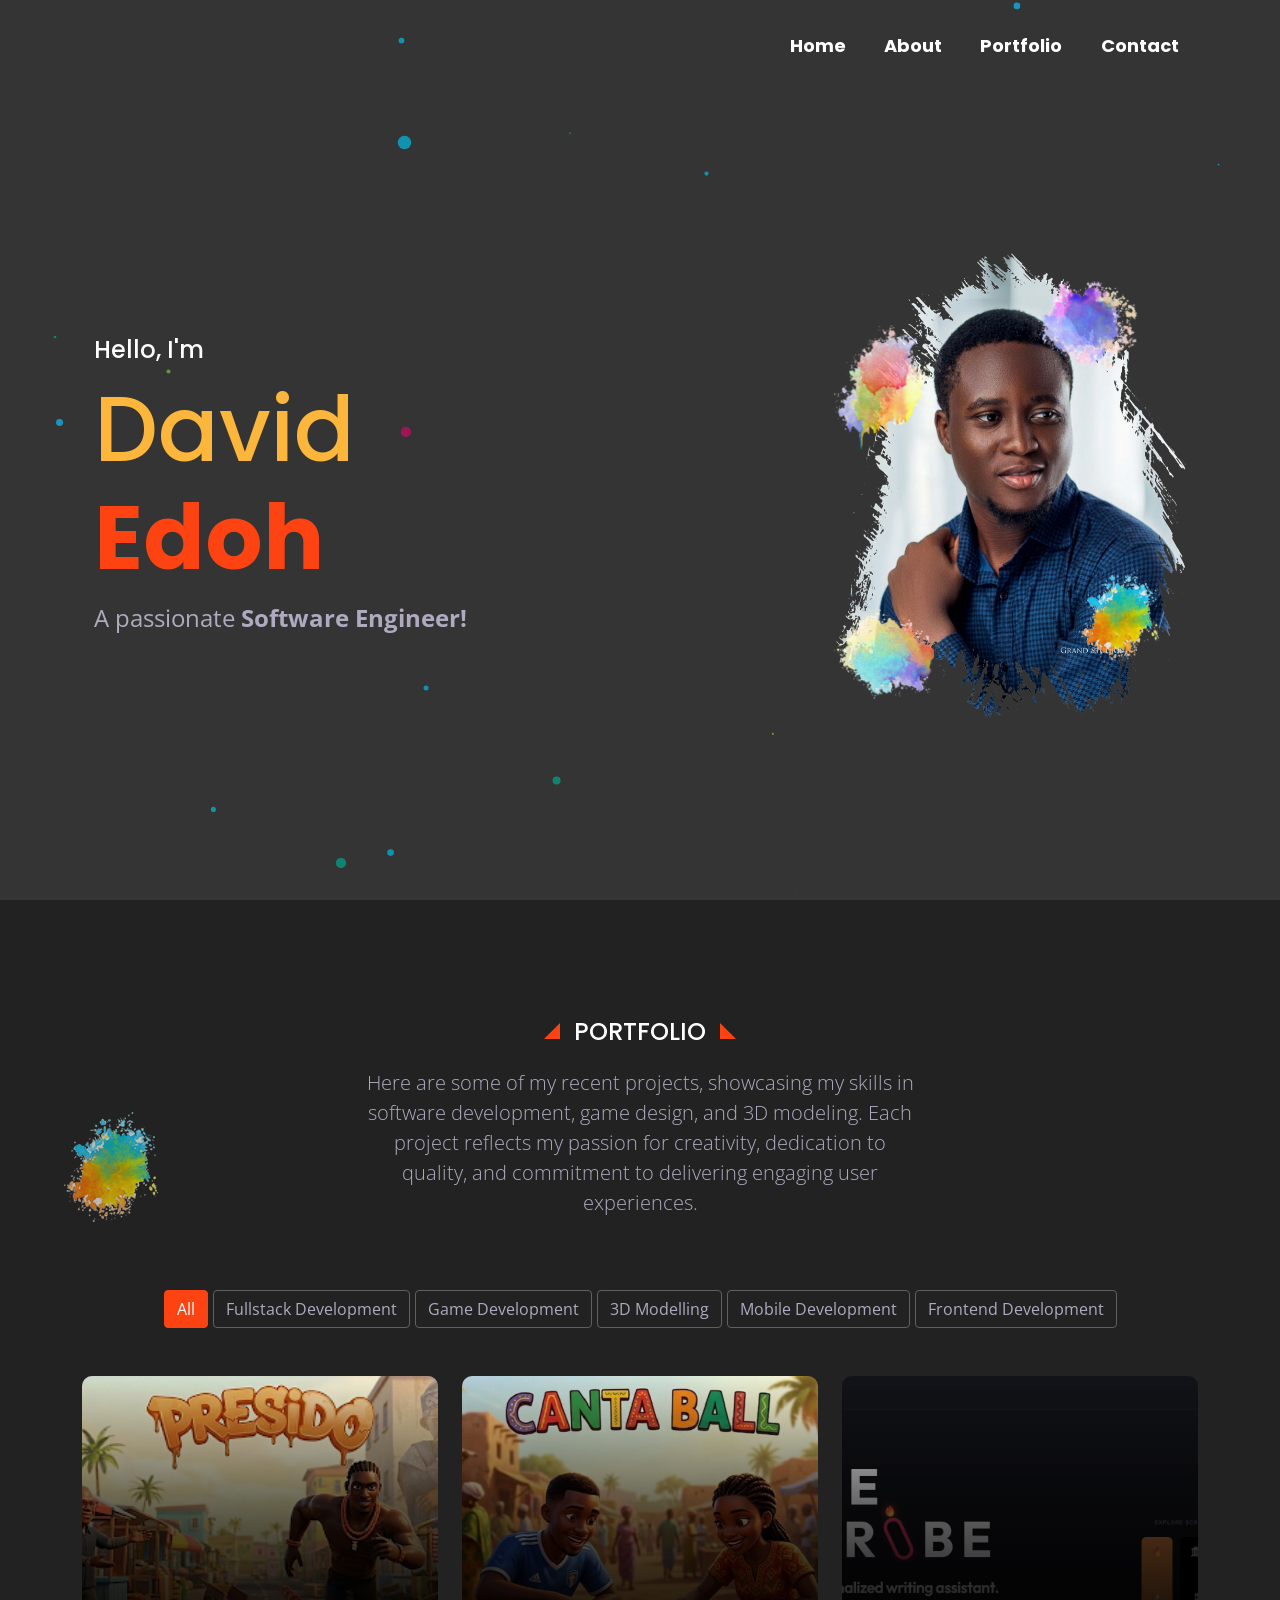
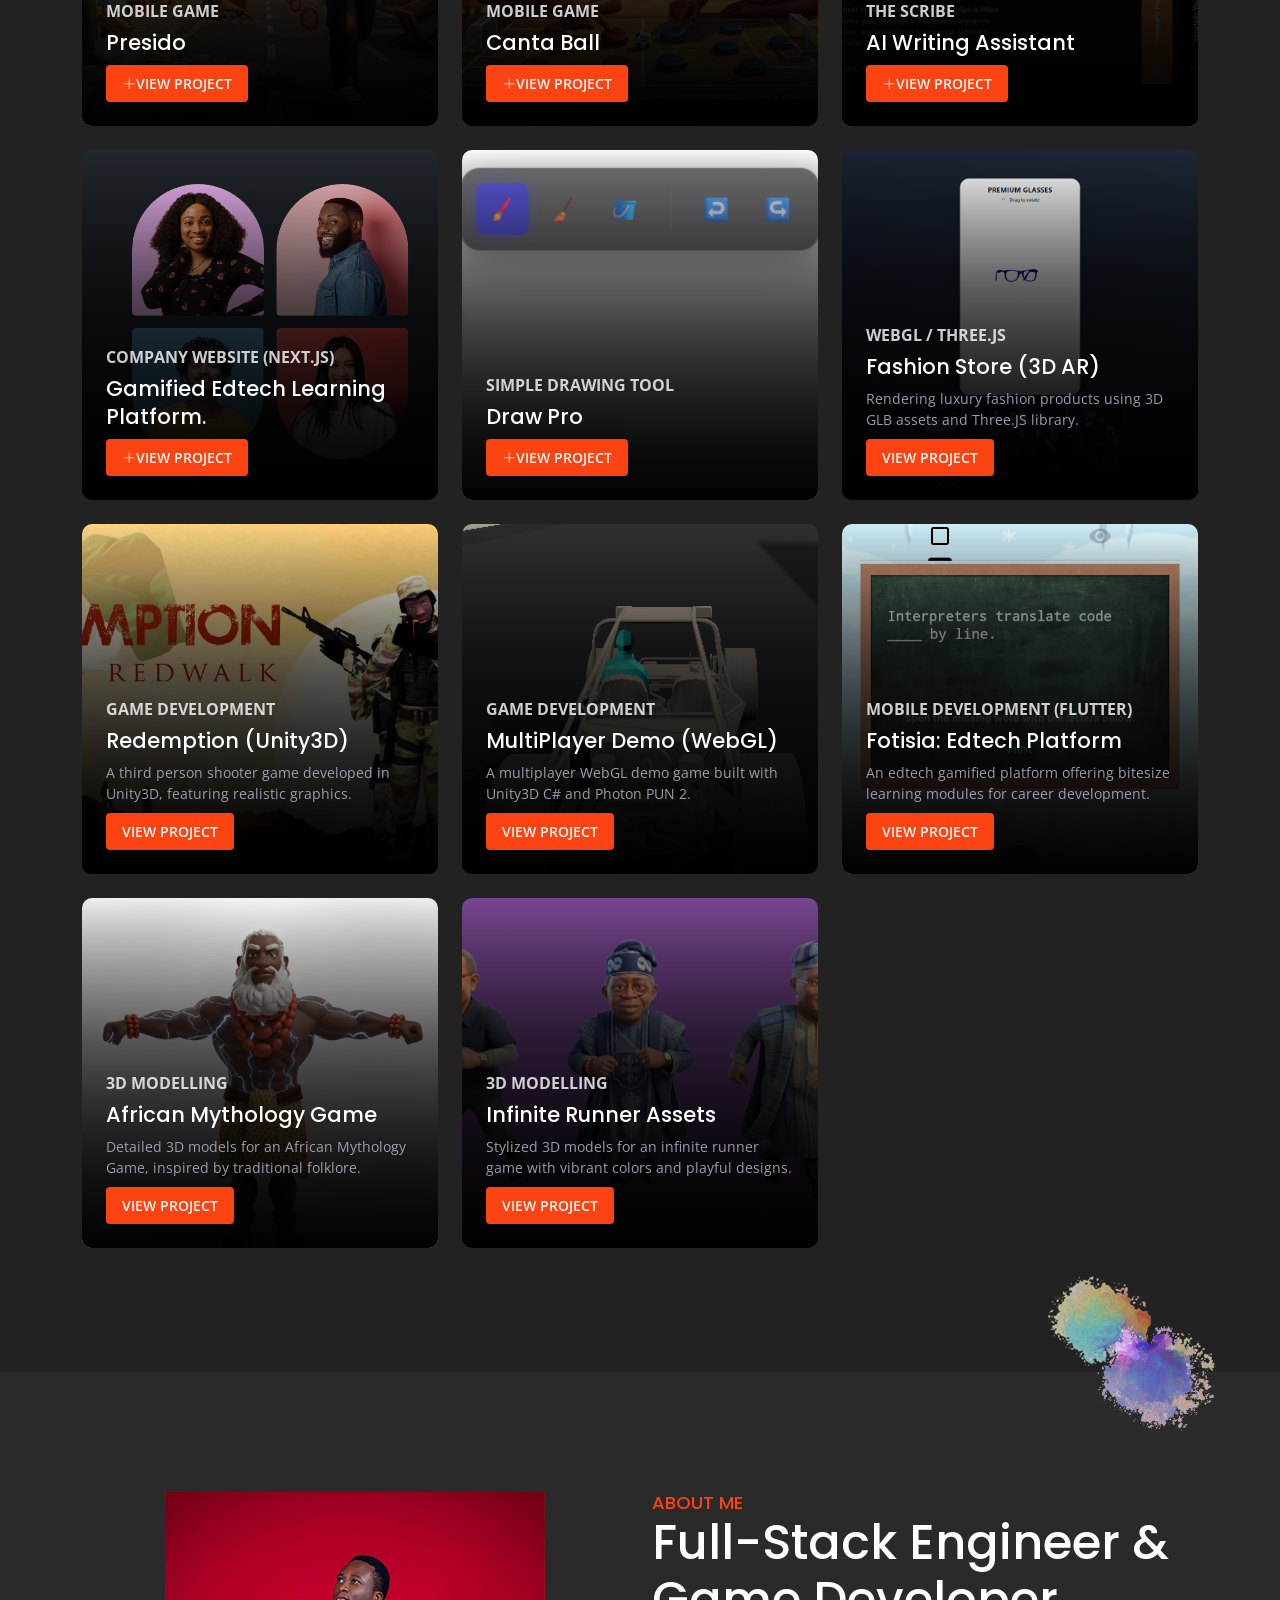
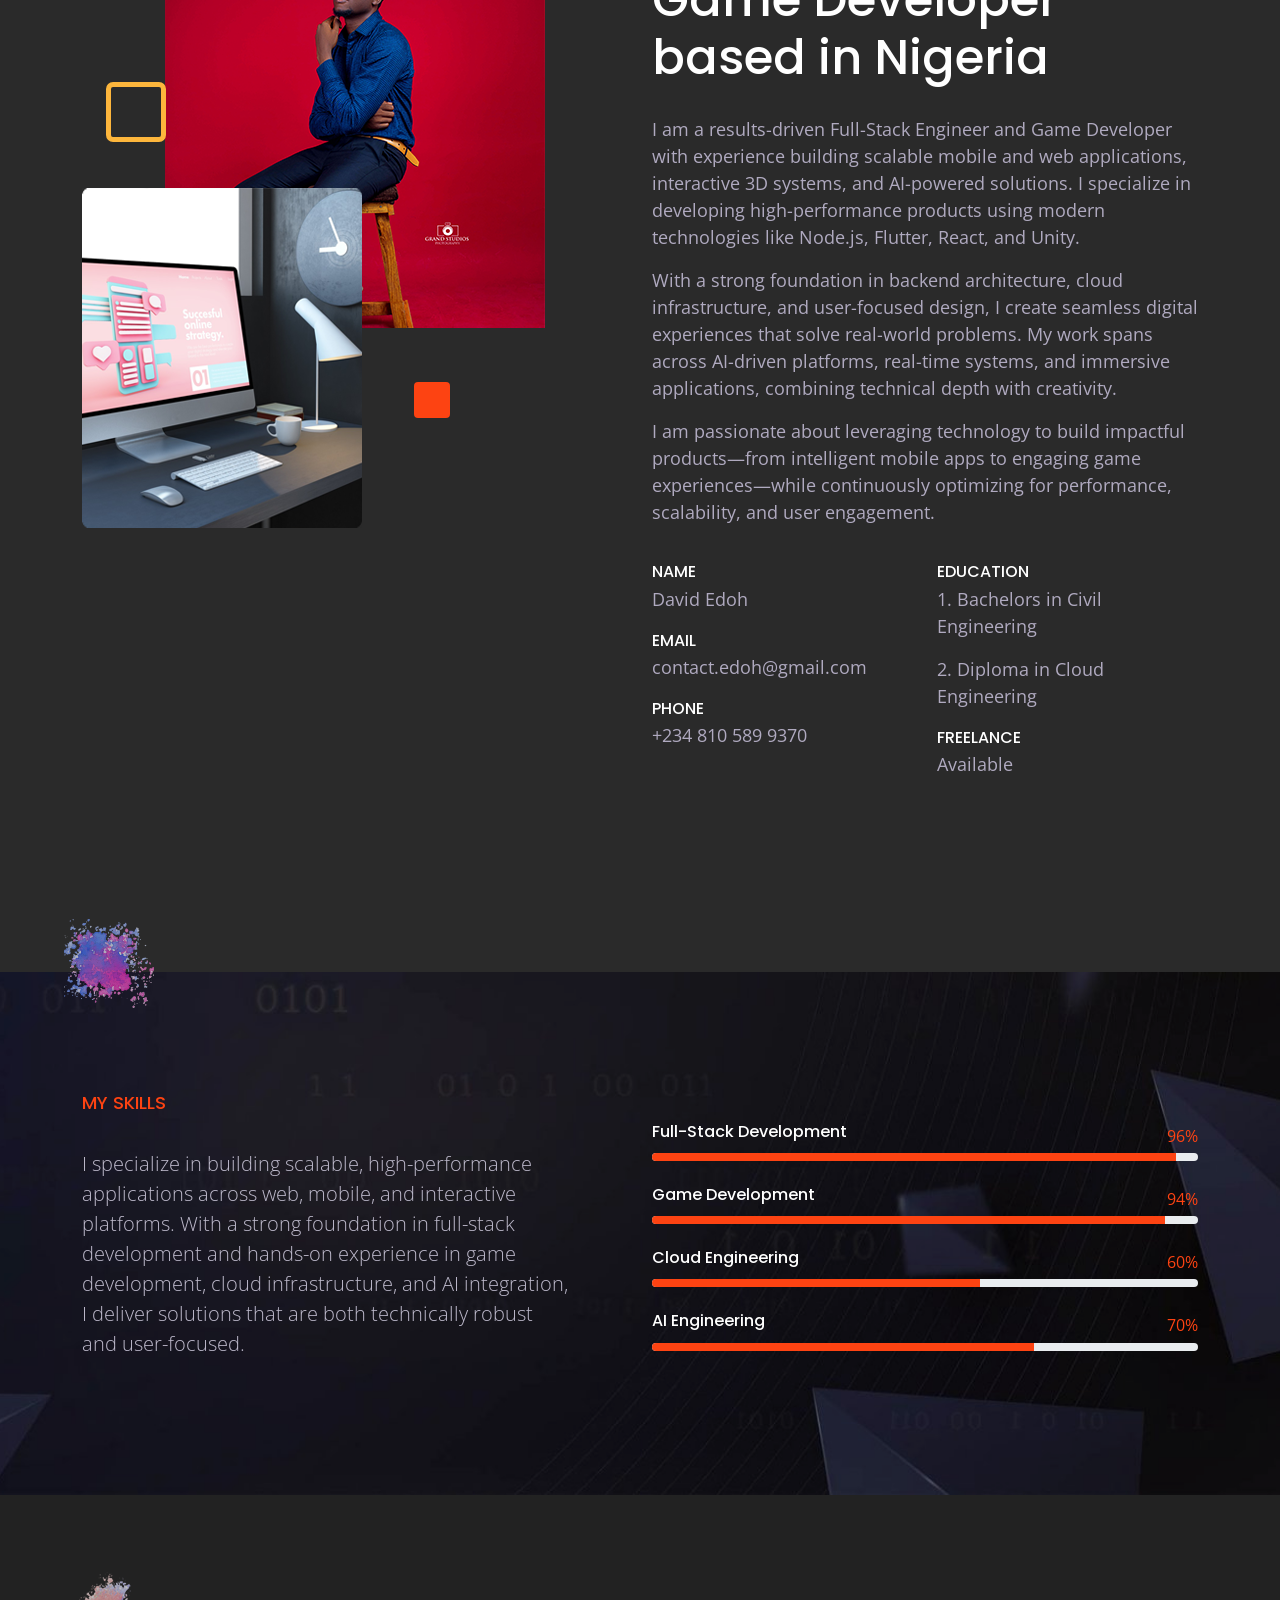
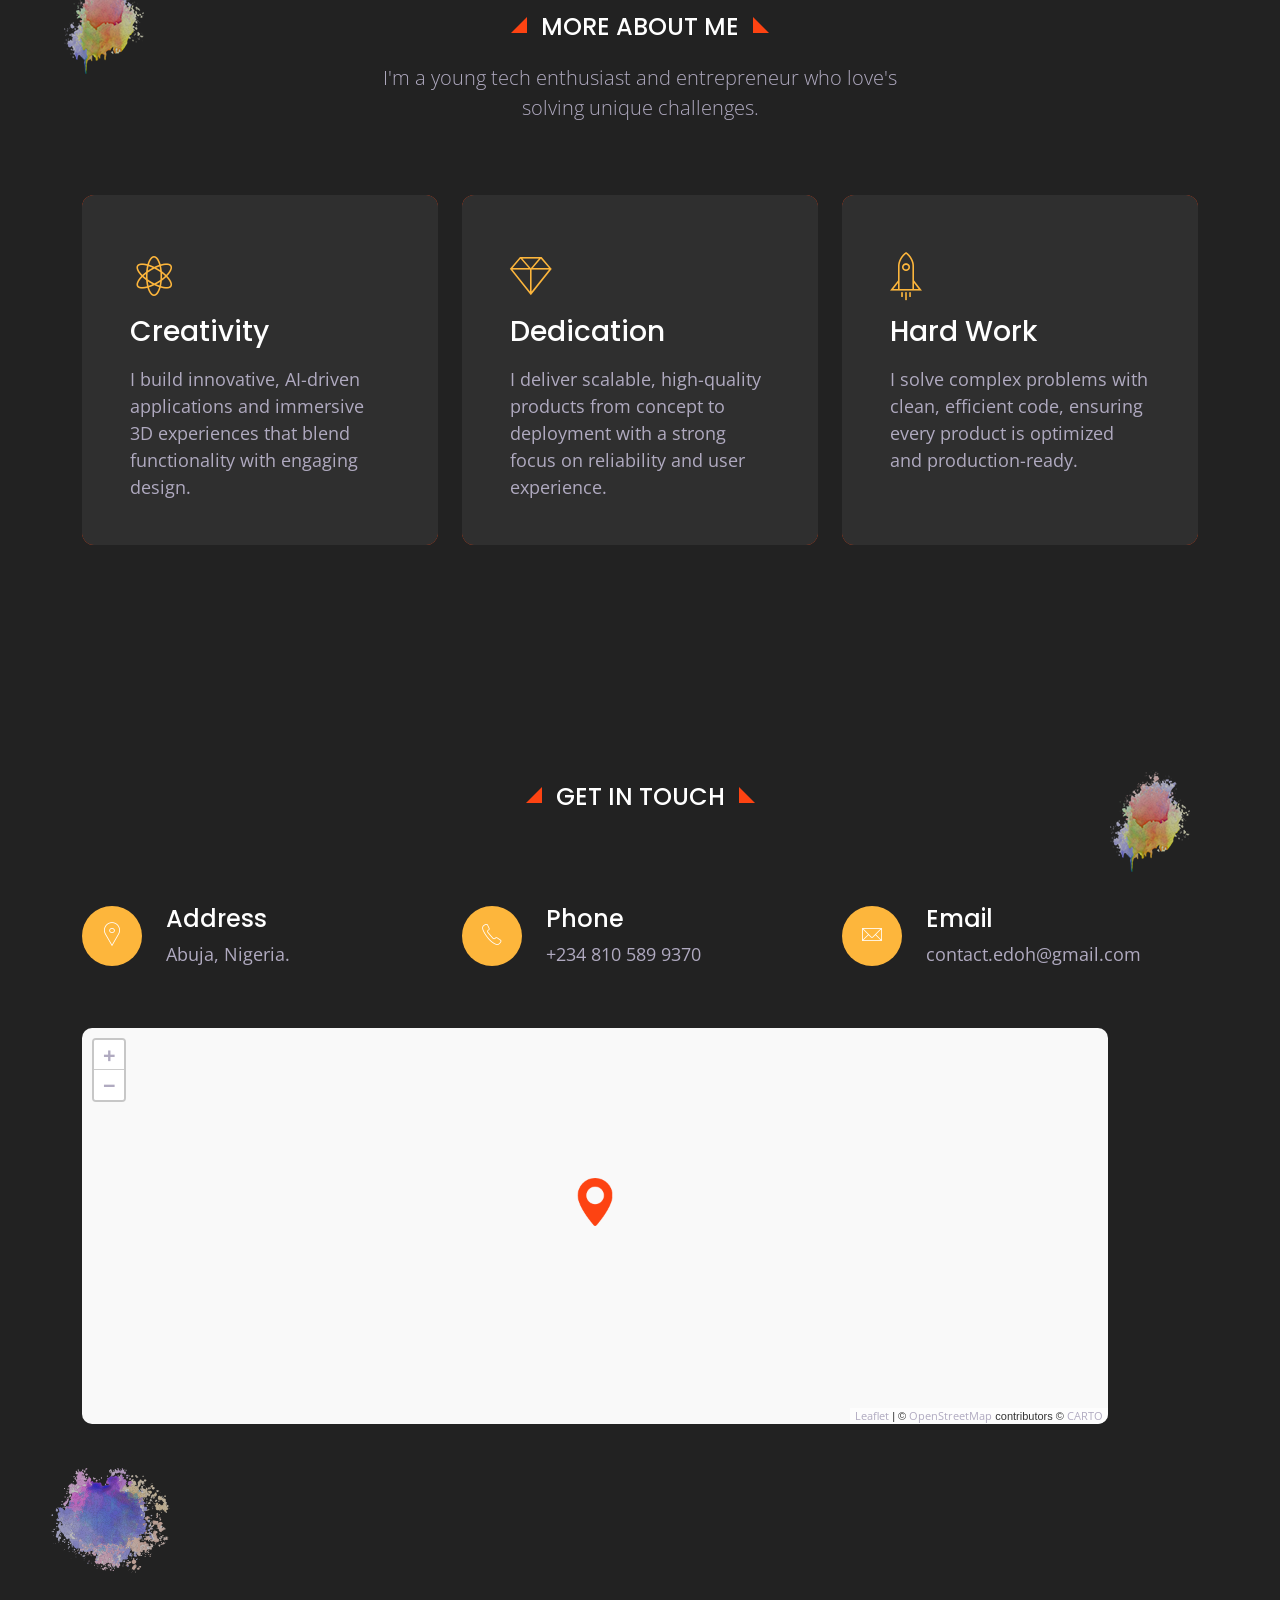
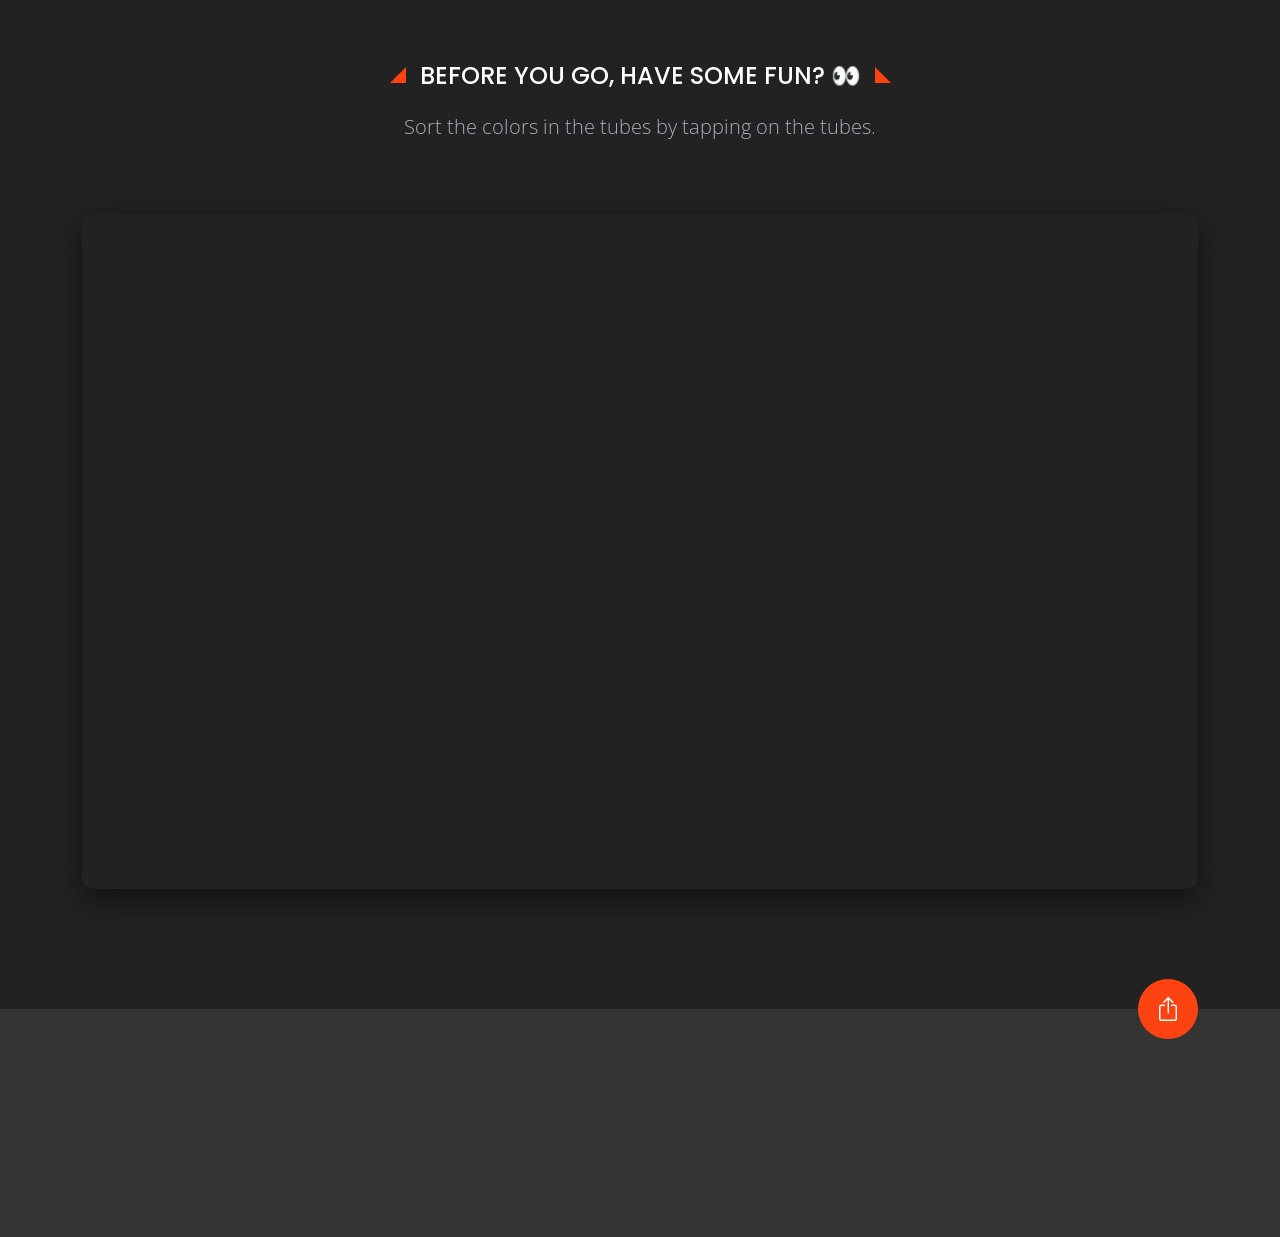
==== commit e8df144e: "feat: add portfolio items and rendering functionality to showcase projects" ====
--- a/index.html
+++ b/index.html
@@ -125,60 +125,6 @@
 
 	</section> <!-- .hero-area -->
 
-	<!-- INTRO SECTION -->
-	<section class="intro-section section-block">
-		<div class="container">
-			<div class="section-title">
-				<h2>Welcome to my World</h2>
-				<p class="lead">
-					I'm a young tech enthusiast and entrepreneur who love's solving unique challenges.
-				</p>
-			</div><!-- .section-title -->
-			<div class="row">
-				<div class="col-xl-4 col-lg-6" data-aos="fade-up">
-					<div class="item-wrapper">
-						<div class="icon-box"><i class="pe-7s-science"></i></div>
-						<div class="content-wrapper">
-							<h3>Creativity</h3>
-							<p>
-								I build innovative, AI-driven applications and immersive 3D experiences that blend
-								functionality with engaging design.
-							</p>
-						</div> <!-- .content-wrapper -->
-					</div> <!-- .item-wrapper -->
-				</div>
-				<div class="col-xl-4 col-lg-6" data-aos="fade-up" data-aos-delay="300" data-aos-duration="1200">
-					<div class="item-wrapper">
-						<div class="icon-box"><i class="pe-7s-diamond"></i></div>
-						<div class="content-wrapper">
-							<h3>Dedication</h3>
-							<p>
-								I deliver scalable, high-quality products from concept to deployment with a strong focus
-								on reliability and user experience.
-							</p>
-						</div> <!-- .content-wrapper -->
-					</div> <!-- .item-wrapper -->
-				</div>
-				<div class="col-xl-4 col-lg-6" data-aos="fade-up" data-aos-delay="600" data-aos-duration="1200">
-					<div class="item-wrapper">
-						<div class="icon-box"><i class="pe-7s-rocket"></i></div>
-						<div class="content-wrapper">
-							<h3>Hard Work</h3>
-							<p>
-								I solve complex problems with clean, efficient code, ensuring every product is optimized
-								and production-ready.
-							</p>
-						</div> <!-- .content-wrapper -->
-					</div> <!-- .item-wrapper -->
-				</div>
-			</div> <!-- .row -->
-		</div> <!-- .container -->
-
-		<div class="design-elements">
-			<img class="de-intro-1 elem-updown" src="image/design-elements/intro-element-1.png" alt="intro element 1">
-		</div> <!-- .design-elements -->
-
-	</section> <!-- .intro-section -->
 
 	<!-- <section class="rubiks-cube-section section-block">
 		<div class="container">
@@ -227,1123 +173,11 @@
 				<button class="" data-filter=".frontend">Frontend Development</button>
 			</div>
 
-			<div class="row grid" data-aos="fade-up" data-aos-duration="2000">
-				<div class="col-lg-4 col-md-6 grid-item game-dev mobile">
-					<div class="box">
-						<img src="image/portfolio/presido_banner.png" alt="portfolio image">
-						<div class="box-content">
-							<h3 class="title">Presido</h3>
-							<span class="category">Mobile Game</span>
-						</div>
-
-
-						<div class="icon-box"><a href="/#" data-bs-toggle="modal" data-bs-target="#portfolioModal5"><i
-									class="bi bi-plus-lg"></i>View Project</a></div>
-
-						<!-- Modal -->
-						<div class="modal fade" id="portfolioModal5" tabindex="-1" aria-labelledby="portfolioModal5"
-							aria-hidden="true">
-							<div class="modal-dialog modal-dialog-scrollable modal-dialog-centered modal-xl">
-								<div class="modal-content">
-
-									<div class="modal-body">
-										<button type="button" class="btn-close" data-bs-dismiss="modal"
-											aria-label="Close"><i class="bi bi-x"></i></button>
-										<div class="row item-content">
-											<div class="col-xl-12">
-												<div id="carouselExampleIndicators_2" class="carousel slide"
-													data-bs-ride="false">
-													<div class="carousel-inner">
-														<div class="carousel-item active">
-															<iframe width="560" height="315"
-																src="https://www.youtube.com/embed/RWQkKoHTexI?controls=0"
-																title="Redemption" frameborder="0"
-																allow="accelerometer; autoplay; clipboard-write; encrypted-media; gyroscope; picture-in-picture"
-																allowfullscreen
-																referrerpolicy="strict-origin-when-cross-origin">
-															</iframe>
-														</div>
-														<div class="carousel-item">
-															<img src="image/portfolio/presido_1.PNG"
-																alt="portfolio image">
-														</div>
-														<div class="carousel-item">
-															<img src="image/portfolio/presido_2.PNG"
-																alt="portfolio image">
-														</div>
-														<div class="carousel-item">
-															<img src="image/portfolio/presido_3.PNG"
-																alt="portfolio image">
-														</div>
-														<div class="carousel-item">
-															<img src="image/portfolio/presido_4.PNG"
-																alt="portfolio image">
-														</div>
-														<div class="carousel-item">
-															<img src="image/portfolio/presido_5.PNG"
-																alt="portfolio image">
-														</div>
-														<div class="carousel-item">
-															<img src="image/portfolio/presido_6.PNG"
-																alt="portfolio image">
-														</div>
-														<div class="carousel-item">
-															<img src="image/portfolio/presido_7.PNG"
-																alt="portfolio image">
-														</div>
-													</div>
-													<button class="carousel-control-prev" type="button"
-														data-bs-target="#carouselExampleIndicators_2"
-														data-bs-slide="prev">
-														<span class="carousel-control-prev-icon"
-															aria-hidden="true"></span>
-														<span class="visually-hidden">Previous</span>
-													</button>
-													<button class="carousel-control-next" type="button"
-														data-bs-target="#carouselExampleIndicators_2"
-														data-bs-slide="next">
-														<span class="carousel-control-next-icon"
-															aria-hidden="true"></span>
-														<span class="visually-hidden">Next</span>
-													</button>
-												</div>
-
-											</div>
-											<div class="col-xl-8">
-												<div class="content-wrapper">
-													<h2 class="item-title">Presido (2026)</h2>
-													<div class="d-flex gap-2">
-														<a href="https://play.google.com/store/apps/details?id=com.Fotisia.presido"
-															target="_blank" class="btn btn-primary">Play Store Link
-															(published)</a>
-														<a href="https://apps.apple.com/us/app/presido/id6762066716"
-															target="_blank" class="btn btn-primary">App Store Link
-															(published)</a>
-													</div>
-
-													<p>
-														An infinite runner game developed in Unity3d, where players
-														control a character running through a procedurally generated
-														cityscape, dodging obstacles and collecting power-ups. The game
-														feature presidential candidates as runners and political-themed
-														obstacles, with vibrant graphics and addictive gameplay that
-														keeps players engaged as they strive for high scores.
-													</p>
-
-												</div>
-											</div>
-											<div class="col-xl-4">
-												<div class="meta-wrapper">
-													<ul class="item-meta">
-														<li>Project Type: <span class="meta-value">Mobile Game</span>
-														</li>
-														<li>Duration: <span class="meta-value">3 months</span></li>
-														<li>Task: <span class="meta-value">3d modelling, c#
-																programming</span></li>
-														<li>Tools: <span class="meta-value">Unity3d, Autodesk Maya,
-																Photoshop, C#</span></li>
-													</ul>
-												</div> <!-- .meta-wrapper -->
-											</div>
-										</div> <!-- .row -->
-									</div>
-
-								</div>
-							</div>
-						</div>
-					</div>
-				</div>
-
-
-				<div class="col-lg-4 col-md-6 grid-item game-dev mobile">
-					<div class="box">
-						<img src="image/cantaball/cantaball.jpg" alt="portfolio image">
-						<div class="box-content">
-							<h3 class="title">Canta Ball</h3>
-							<span class="category">Mobile Game</span>
-						</div>
-
-
-						<div class="icon-box"><a href="/#" data-bs-toggle="modal"
-								data-bs-target="#portfolioModalCantaBall"><i class="bi bi-plus-lg"></i>View Project</a></div>
-
-						<!-- Modal -->
-						<div class="modal fade" id="portfolioModalCantaBall" tabindex="-1"
-							aria-labelledby="portfolioModalCantaBall" aria-hidden="true">
-							<div class="modal-dialog modal-dialog-scrollable modal-dialog-centered modal-xl">
-								<div class="modal-content">
-
-									<div class="modal-body">
-										<button type="button" class="btn-close" data-bs-dismiss="modal"
-											aria-label="Close"><i class="bi bi-x"></i></button>
-										<div class="row item-content">
-											<div class="col-xl-12">
-												<div id="carouselExampleIndicators_2" class="carousel slide"
-													data-bs-ride="false">
-													<div class="carousel-inner">
-														<div class="carousel-item active">
-															<iframe width="560" height="315"
-																src="https://www.youtube.com/embed/Y_i8eA-LR1s?controls=0"
-																title="Redemption" frameborder="0"
-																allow="accelerometer; autoplay; clipboard-write; encrypted-media; gyroscope; picture-in-picture"
-																allowfullscreen
-																referrerpolicy="strict-origin-when-cross-origin">
-															</iframe>
-														</div>
-
-													</div>
-													<button class="carousel-control-prev" type="button"
-														data-bs-target="#carouselExampleIndicators_2"
-														data-bs-slide="prev">
-														<span class="carousel-control-prev-icon"
-															aria-hidden="true"></span>
-														<span class="visually-hidden">Previous</span>
-													</button>
-													<button class="carousel-control-next" type="button"
-														data-bs-target="#carouselExampleIndicators_2"
-														data-bs-slide="next">
-														<span class="carousel-control-next-icon"
-															aria-hidden="true"></span>
-														<span class="visually-hidden">Next</span>
-													</button>
-												</div>
-
-											</div>
-											<div class="col-xl-8">
-												<div class="content-wrapper">
-													<h2 class="item-title">Canta Ball (2025)</h2>
-													<div class="d-flex gap-2">
-														<a href="https://canta-ball.netlify.app/" target="_blank"
-															class="btn btn-primary">WebGL Link
-															(published)</a>
-
-													</div>
-
-													<p>
-														Canta Ball is a Finger Soccer game where players select their
-														team and formation of choice and take turns in the pitch hitting
-														the ball with the goal of scoring the opponent.
-													</p>
-
-												</div>
-											</div>
-											<div class="col-xl-4">
-												<div class="meta-wrapper">
-													<ul class="item-meta">
-														<li>Project Type: <span class="meta-value">Mobile Game</span>
-														</li>
-														<li>Duration: <span class="meta-value">5 months</span></li>
-														<li>Task: <span class="meta-value">3d modelling, c#
-																programming</span></li>
-														<li>Tools: <span class="meta-value">Unity3d, Autodesk Maya,
-																Photoshop, C#</span></li>
-													</ul>
-												</div> <!-- .meta-wrapper -->
-											</div>
-										</div> <!-- .row -->
-									</div>
-
-								</div>
-							</div>
-						</div>
-					</div>
-				</div>
-
-
-
-				<div class="col-lg-4 col-md-6 grid-item fullstack">
-					<div class="box">
-						<img src="image/scribe/scribe.png" alt="portfolio image">
-						<div class="box-content">
-							<span class="category">The Scribe</span>
-							<h3 class="title">AI Writing Assistant</h3>
-						</div>
-
-
-						<div class="icon-box"><a href="/#" data-bs-toggle="modal"
-								data-bs-target="#portfolioModal_geo"><i class="bi bi-plus-lg"></i>View Project</a></div>
-
-						<div class="modal fade" id="portfolioModal_geo" tabindex="-1"
-							aria-labelledby="portfolioModal_geo" aria-hidden="true">
-							<div class="modal-dialog modal-dialog-scrollable modal-dialog-centered modal-xl">
-								<div class="modal-content">
-
-									<div class="modal-body">
-										<button type="button" class="btn-close" data-bs-dismiss="modal"
-											aria-label="Close"><i class="bi bi-x"></i></button>
-										<div class="row item-content">
-											<div class="col-xl-12">
-												<div id="carouselExampleIndicators_geo" class="carousel slide"
-													data-bs-ride="false">
-													<div class="carousel-inner">
-												<!-- <div class="carousel-item active">
-															<iframe width="560" height="315"
-																src="https://www.youtube.com/embed/pK7aM_kIVv8?controls=0"
-																title="Redemption" frameborder="0"
-																allow="accelerometer; autoplay; clipboard-write; encrypted-media; gyroscope; picture-in-picture"
-																allowfullscreen
-																referrerpolicy="strict-origin-when-cross-origin">
-															</iframe>
-														</div> -->
-														
-														<div class="carousel-item">
-															<img src="image/scribe/scribe.png" alt="portfolio image 3">
-														</div>
-														<div class="carousel-item active">
-															<img src="image/scribe/scribe-editor.png" alt="portfolio image">
-														</div>
-														<div class="carousel-item">
-															<img src="image/scribe/scribe-profile.png" alt="portfolio image 1">
-														</div>
-														<div class="carousel-item">
-															<img src="image/scribe/scribe-swagger.png" alt="portfolio image 2">
-														</div>
-														
-													</div>
-													<button class="carousel-control-prev" type="button"
-														data-bs-target="#carouselExampleIndicators_geo"
-														data-bs-slide="prev">
-														<span class="carousel-control-prev-icon"
-															aria-hidden="true"></span>
-														<span class="visually-hidden">Previous</span>
-													</button>
-													<button class="carousel-control-next" type="button"
-														data-bs-target="#carouselExampleIndicators_geo"
-														data-bs-slide="next">
-														<span class="carousel-control-next-icon"
-															aria-hidden="true"></span>
-														<span class="visually-hidden">Next</span>
-													</button>
-												</div>
-											</div>
-											<div class="col-xl-8">
-												<div class="content-wrapper">
-													<h2 class="item-title">The Scribe</h2>
-													<a href="https://scribe-frontend-psi.vercel.app/" target="_blank"
-														class="btn btn-primary">Web Demo (Link)</a>
-													<p>
-														The Scribe is a web-based AI writing assistant purpose-built for Christian authors, specifically apostolic, prophetic, and Spirit-filled ministry voices. It guides authors through a structured interview to capture their theological voice, then generates full manuscript drafts in their exact style. There should be an integrated AI assistant to the app in a creative and functional way.
-													</p>
-
-												</div>
-											</div>
-											<div class="col-xl-4">
-												<div class="meta-wrapper">
-													<ul class="item-meta">
-														<li>Project Type: <span class="meta-value">Fullstack
-																Development</span>
-														</li>
-														<li>Duration: <span class="meta-value">2 weeks</span></li>
-														<li>Task: <span class="meta-value">AI, fullstack development,
-																programming</span></li>
-														<li>Tools: <span class="meta-value">RAG, Node.js, PGvector,
-																Postgresql, React, Typescript, GCP</span></li>
-													</ul>
-												</div> 
-											</div>
-										</div> 
-									</div>
-
-								</div>
-							</div>
-						</div>
-					</div>
-				</div>
-
-				<div class="col-lg-4 col-md-6 grid-item application frontend">
-					<div class="box">
-						<img src="image/fotisia/thumb.png" alt="portfolio image">
-						<div class="box-content">
-							<span class="category">Company Website (next.js)</span>
-							<h3 class="title">Gamified Edtech learning platform.</h3>
-						</div>
-						<div class="icon-box"><a href="/#" data-bs-toggle="modal" data-bs-target="#portfolioModal42"><i
-									class="bi bi-plus-lg"></i>View Project</a></div>
-
-						<!-- Modal -->
-						<div class="modal fade" id="portfolioModal42" tabindex="-1" aria-labelledby="portfolioModal42"
-							aria-hidden="true">
-							<div class="modal-dialog modal-dialog-scrollable modal-dialog-centered modal-xl">
-								<div class="modal-content">
-
-									<div class="modal-body">
-										<button type="button" class="btn-close" data-bs-dismiss="modal"
-											aria-label="Close"><i class="bi bi-x"></i></button>
-										<div class="row item-content">
-											<div class="col-xl-12">
-												<div id="carouselExampleIndicators_3" class="carousel slide"
-													data-bs-ride="false">
-													<div class="carousel-inner">
-
-														<div class="carousel-item active">
-															<iframe width="560" height="315"
-																src="https://www.youtube.com/embed/b_cvbHJC1pI"
-																title="Redemption" frameborder="0"
-																allow="accelerometer; autoplay; clipboard-write; encrypted-media; gyroscope; picture-in-picture"
-																allowfullscreen
-																referrerpolicy="strict-origin-when-cross-origin">
-															</iframe>
-														</div>
-
-														<div class="carousel-item">
-															<img src="image/fotisia/banner.png" alt="portfolio image">
-														</div>
-
-													</div>
-													<button class="carousel-control-prev" type="button"
-														data-bs-target="#carouselExampleIndicators_3"
-														data-bs-slide="prev">
-														<span class="carousel-control-prev-icon"
-															aria-hidden="true"></span>
-														<span class="visually-hidden">Previous</span>
-													</button>
-													<button class="carousel-control-next" type="button"
-														data-bs-target="#carouselExampleIndicators_3"
-														data-bs-slide="next">
-														<span class="carousel-control-next-icon"
-															aria-hidden="true"></span>
-														<span class="visually-hidden">Next</span>
-													</button>
-												</div>
-
-											</div>
-											<div class="col-xl-8">
-												<div class="content-wrapper">
-													<h2 class="item-title">Fotisia (2024)</h2>
-													<a href="https://fotisia.com" target="_blank"
-														class="btn btn-primary">Link (published)</a>
-
-													<p>
-														Fotisia is an edtech gamified platform that offers bitesize
-														learning modules for career development. The app provides
-														interactive lessons, quizzes, and challenges to help users
-														acquire new skills and advance their careers in a fun and
-														engaging way. With a focus on user experience and gamification,
-														Fotisia aims to make learning enjoyable and effective for
-														professionals looking to upskill.
-													</p>
-
-												</div>
-											</div>
-											<div class="col-xl-4">
-												<div class="meta-wrapper">
-													<ul class="item-meta">
-														<li>Project Type: <span class="meta-value">Static Website</span>
-														</li>
-														<li>Duration: <span class="meta-value">2 weeks</span></li>
-														<li>Task: <span class="meta-value">Frontend</span></li>
-														<li>Tools: <span class="meta-value">NextJS, TailwindCSS</span>
-														</li>
-													</ul>
-												</div> <!-- .meta-wrapper -->
-											</div>
-										</div> <!-- .row -->
-									</div>
-
-								</div>
-							</div>
-						</div>
-					</div>
-				</div>
-
-
-				<div class="col-lg-4 col-md-6 grid-item frontend">
-					<div class="box">
-						<img src="image/drawpro.png" alt="portfolio image">
-						<div class="box-content">
-							<span class="category">Simple Drawing Tool</span>
-							<h3 class="title">Draw Pro</h3>
-						</div>
-
-
-						<div class="icon-box"><a href="/#" data-bs-toggle="modal"
-								data-bs-target="#portfolioModal_drawpro"><i class="bi bi-plus-lg"></i>View Project</a></div>
-
-						<!-- Modal -->
-						<div class="modal fade" id="portfolioModal_drawpro" tabindex="-1"
-							aria-labelledby="portfolioModal_drawpro" aria-hidden="true">
-							<div class="modal-dialog modal-dialog-scrollable modal-dialog-centered modal-xl">
-								<div class="modal-content">
-
-									<div class="modal-body">
-										<button type="button" class="btn-close" data-bs-dismiss="modal"
-											aria-label="Close"><i class="bi bi-x"></i></button>
-										<div class="row item-content">
-											<div class="col-xl-12">
-												<div id="carouselExampleIndicators_drawpro" class="carousel slide"
-													data-bs-ride="false">
-													<div class="carousel-inner">
-														<div class="carousel-item active">
-															<iframe width="560" height="315"
-																src="https://www.youtube.com/embed/4mbJ3WHOuRA?controls=0"
-																title="Redemption" frameborder="0"
-																allow="accelerometer; autoplay; clipboard-write; encrypted-media; gyroscope; picture-in-picture"
-																allowfullscreen
-																referrerpolicy="strict-origin-when-cross-origin">
-															</iframe>
-														</div>
-
-														<!-- <div class="carousel-item">
-															<img src="image/lux.PNG" alt="portfolio image">
-														</div> -->
-
-													</div>
-													<!-- <button class="carousel-control-prev" type="button" data-bs-target="#carouselExampleIndicators_2" data-bs-slide="prev">
-												<span class="carousel-control-prev-icon" aria-hidden="true"></span>
-												<span class="visually-hidden">Previous</span>
-											</button>
-											<button class="carousel-control-next" type="button" data-bs-target="#carouselExampleIndicators_2" data-bs-slide="next">
-												<span class="carousel-control-next-icon" aria-hidden="true"></span>
-												<span class="visually-hidden">Next</span>
-											</button> -->
-												</div>
-
-											</div>
-											<div class="col-xl-8">
-												<div class="content-wrapper">
-													<h2 class="item-title">Draw Pro (Simple drawing application)</h2>
-													<a href="https://pro-draw-ten.vercel.app/" targe="_blank"
-														class="btn btn-primary">Web Demo (Link)</a>
-													<p>
-														Turn simple drawings into realistic rendering using state of the
-														art AI models.
-													</p>
-
-												</div>
-											</div>
-											<div class="col-xl-4">
-												<div class="meta-wrapper">
-													<ul class="item-meta">
-														<li>Project Type: <span class="meta-value">Frontend</span>
-														</li>
-														<li>Duration: <span class="meta-value">5 days</span></li>
-														<li>Task: <span class="meta-value">Design, Frontend,
-																programming</span></li>
-														<li>Tools: <span class="meta-value">Nextjs,
-																Typescript/Javascript</span></li>
-													</ul>
-												</div> <!-- .meta-wrapper -->
-											</div>
-										</div> <!-- .row -->
-									</div>
-
-								</div>
-							</div>
-						</div>
-					</div>
-				</div>
-
-
-
-				<div class="col-lg-4 col-md-6 grid-item frontend">
-					<div class="box">
-						<img src="image/lux.PNG" alt="portfolio image">
-						<div class="box-content">
-							<span class="category">WebGL / Three.js</span>
-							<h3 class="title">Fashion Store (3D AR)</h3>
-							<p class="mt-2" style="font-size: 14px; opacity: 0.9;">Rendering luxury fashion products using 3D GLB assets and Three.JS library.</p>
-						</div>
-
-
-						<div class="icon-box"><a href="/#" data-bs-toggle="modal"
-								data-bs-target="#portfolioModal_lux">View Project</a></div>
-
-						<!-- Modal -->
-						<div class="modal fade" id="portfolioModal_lux" tabindex="-1"
-							aria-labelledby="portfolioModal_lux" aria-hidden="true">
-							<div class="modal-dialog modal-dialog-scrollable modal-dialog-centered modal-xl">
-								<div class="modal-content">
-
-									<div class="modal-body">
-										<button type="button" class="btn-close" data-bs-dismiss="modal"
-											aria-label="Close"><i class="bi bi-x"></i></button>
-										<div class="row item-content">
-											<div class="col-xl-12">
-												<div id="carouselExampleIndicators_2" class="carousel slide"
-													data-bs-ride="false">
-													<div class="carousel-inner">
-														<div class="carousel-item active">
-															<iframe width="560" height="315"
-																src="https://www.youtube.com/embed/fP33YX8Ftak?controls=0"
-																title="Redemption" frameborder="0"
-																allow="accelerometer; autoplay; clipboard-write; encrypted-media; gyroscope; picture-in-picture"
-																allowfullscreen
-																referrerpolicy="strict-origin-when-cross-origin">
-															</iframe>
-														</div>
-
-														<div class="carousel-item">
-															<img src="image/lux.PNG" alt="portfolio image">
-														</div>
-
-													</div>
-													<!-- <button class="carousel-control-prev" type="button" data-bs-target="#carouselExampleIndicators_2" data-bs-slide="prev">
-												<span class="carousel-control-prev-icon" aria-hidden="true"></span>
-												<span class="visually-hidden">Previous</span>
-											</button>
-											<button class="carousel-control-next" type="button" data-bs-target="#carouselExampleIndicators_2" data-bs-slide="next">
-												<span class="carousel-control-next-icon" aria-hidden="true"></span>
-												<span class="visually-hidden">Next</span>
-											</button> -->
-												</div>
-
-											</div>
-											<div class="col-xl-8">
-												<div class="content-wrapper">
-													<h2 class="item-title">3D, WebGL, Three.Js</h2>
-													<a href="https://luxe-ar.netlify.app/" targe="_blank"
-														class="btn btn-primary">Web Demo (Link)</a>
-													<p>
-														Rendering fashion products using 3D GLB assets and Three.JS
-														library.
-													</p>
-
-												</div>
-											</div>
-											<div class="col-xl-4">
-												<div class="meta-wrapper">
-													<ul class="item-meta">
-														<li>Project Type: <span class="meta-value">WebGL Store</span>
-														</li>
-														<li>Duration: <span class="meta-value">1 weeks</span></li>
-														<li>Task: <span class="meta-value">3d modelling,
-																programming</span></li>
-														<li>Tools: <span class="meta-value">Three.js, GSAP, Autodesk
-																Maya, Photoshop, Typescript/Javascript</span></li>
-													</ul>
-												</div> <!-- .meta-wrapper -->
-											</div>
-										</div> <!-- .row -->
-									</div>
-
-								</div>
-							</div>
-						</div>
-					</div>
-				</div>
-
-
-
-				<div class="col-lg-4 col-md-6 grid-item game-dev">
-					<div class="box">
-						<img src="image/portfolio/red_2.jpg" alt="portfolio image">
-						<div class="box-content">
-							<span class="category">Game Development</span>
-							<h3 class="title">Redemption (Unity3D)</h3>
-							<p class="mt-2" style="font-size: 14px; opacity: 0.9;">A third person shooter game developed in Unity3D, featuring realistic graphics.</p>
-						</div>
-						<div class="icon-box"><a href="/#" data-bs-toggle="modal" data-bs-target="#portfolioModal6">View Project</a></div>
-
-						<!-- Modal -->
-						<div class="modal fade" id="portfolioModal6" tabindex="-1" aria-labelledby="portfolioModal6"
-							aria-hidden="true">
-							<div class="modal-dialog modal-dialog-scrollable modal-dialog-centered modal-xl">
-								<div class="modal-content">
-
-									<div class="modal-body">
-										<button type="button" class="btn-close" data-bs-dismiss="modal"
-											aria-label="Close"><i class="bi bi-x"></i></button>
-										<div class="row item-content">
-											<div class="col-xl-12">
-												<div id="carouselExampleIndicators_1" class="carousel slide"
-													data-bs-ride="false" data-bs-ride="true">
-													<div class="carousel-inner">
-														<div class="carousel-item active">
-															<iframe width="560" height="315"
-																src="https://www.youtube.com/embed/SjOPq9ev9RA"
-																title="Redemption" frameborder="0"
-																allow="accelerometer; autoplay; clipboard-write; encrypted-media; gyroscope; picture-in-picture"
-																allowfullscreen
-																referrerpolicy="strict-origin-when-cross-origin">
-															</iframe>
-														</div>
-														<div class="carousel-item">
-															<img src="image/portfolio/red_3.jpg" alt="portfolio image">
-														</div>
-														<div class="carousel-item">
-															<img src="image/portfolio/red_1.jpg" alt="portfolio image">
-														</div>
-														<div class="carousel-item">
-															<img src="image/portfolio/red_2.jpg" alt="portfolio image">
-														</div>
-
-													</div>
-													<button class="carousel-control-prev" type="button"
-														data-bs-target="#carouselExampleIndicators_1"
-														data-bs-slide="prev">
-														<span class="carousel-control-prev-icon"
-															aria-hidden="true"></span>
-														<span class="visually-hidden">Previous</span>
-													</button>
-													<button class="carousel-control-next" type="button"
-														data-bs-target="#carouselExampleIndicators_1"
-														data-bs-slide="next">
-														<span class="carousel-control-next-icon"
-															aria-hidden="true"></span>
-														<span class="visually-hidden">Next</span>
-													</button>
-												</div>
-											</div>
-
-											<div class="col-xl-8">
-												<div class="content-wrapper">
-													<h2 class="item-title">Redemption (2019)</h2>
-													<a href="https://x.com/DeoEdoh/status/1253668170927349761?s=20"
-														target="_blank" class="btn btn-primary">Link (unpublished)</a>
-													<p>
-														A third person shooter game developed in Unity3d, where players
-														is a soldier tasked with saving villages from boko haram
-														terrorists in Nigeria. The game features realistic graphics,
-														immersive gameplay, and a compelling storyline that highlights
-														the bravery and resilience of the Nigerian military.
-													</p>
-												</div>
-											</div>
-											<div class="col-xl-4">
-												<div class="meta-wrapper">
-													<ul class="item-meta">
-														<li>Project Type: <span class="meta-value">Mobile Game</span>
-														</li>
-														<li>Duration: <span class="meta-value">6 months</span></li>
-														<li>Task: <span class="meta-value">3d modeling, c#
-																programming</span></li>
-														<li>Tools: <span class="meta-value">Unity3d, Autodesk Maya,
-																Photoshop, C#</span></li>
-													</ul>
-												</div> <!-- .meta-wrapper -->
-											</div>
-										</div> <!-- .row -->
-									</div>
-
-								</div>
-							</div>
-						</div>
-					</div>
-				</div>
-
-
-				<div class="col-lg-4 col-md-6 grid-item game-dev">
-					<div class="box">
-						<img src="image/buggy_2.PNG" alt="portfolio image">
-						<div class="box-content">
-							<span class="category">Game Development</span>
-							<h3 class="title">MultiPlayer Demo (WebGL)</h3>
-							<p class="mt-2" style="font-size: 14px; opacity: 0.9;">A multiplayer WebGL demo game built with Unity3D C# and Photon PUN 2.</p>
-						</div>
-
-
-						<div class="icon-box"><a href="/#" data-bs-toggle="modal"
-								data-bs-target="#portfolioModal_buggy">View Project</a></div>
-
-						<!-- Modal -->
-						<div class="modal fade" id="portfolioModal_buggy" tabindex="-1"
-							aria-labelledby="portfolioModal_buggy" aria-hidden="true">
-							<div class="modal-dialog modal-dialog-scrollable modal-dialog-centered modal-xl">
-								<div class="modal-content">
-
-									<div class="modal-body">
-										<button type="button" class="btn-close" data-bs-dismiss="modal"
-											aria-label="Close"><i class="bi bi-x"></i></button>
-										<div class="row item-content">
-											<div class="col-xl-12">
-												<div id="carouselExampleIndicators_2" class="carousel slide"
-													data-bs-ride="false">
-													<div class="carousel-inner">
-														<div class="carousel-item active">
-															<iframe width="560" height="315"
-																src="https://www.youtube.com/embed/lLTKjIt5SRo"
-																title="Redemption" frameborder="0"
-																allow="accelerometer; autoplay; clipboard-write; encrypted-media; gyroscope; picture-in-picture"
-																allowfullscreen
-																referrerpolicy="strict-origin-when-cross-origin">
-															</iframe>
-														</div>
-
-														<div class="carousel-item">
-															<img src="image/buggy.PNG" alt="portfolio image">
-														</div>
-
-														<div class="carousel-item">
-															<img src="image/buggy_2.PNG" alt="portfolio image">
-														</div>
-
-													</div>
-													<!-- <button class="carousel-control-prev" type="button" data-bs-target="#carouselExampleIndicators_2" data-bs-slide="prev">
-												<span class="carousel-control-prev-icon" aria-hidden="true"></span>
-												<span class="visually-hidden">Previous</span>
-											</button>
-											<button class="carousel-control-next" type="button" data-bs-target="#carouselExampleIndicators_2" data-bs-slide="next">
-												<span class="carousel-control-next-icon" aria-hidden="true"></span>
-												<span class="visually-hidden">Next</span>
-											</button> -->
-												</div>
-
-											</div>
-											<div class="col-xl-8">
-												<div class="content-wrapper">
-													<h2 class="item-title">Multiplayer WebGL</h2>
-													<a href="https://multiplayer-demo.netlify.app" target="_blank"
-														class="btn btn-primary">Link</a>
-													<p>
-														A multiplayer WebGL demo game built with unity3d c# and pun 2.
-													</p>
-
-												</div>
-											</div>
-											<div class="col-xl-4">
-												<div class="meta-wrapper">
-													<ul class="item-meta">
-														<li>Project Type: <span class="meta-value">WebGL Game</span>
-														</li>
-														<li>Duration: <span class="meta-value">2 weeks</span></li>
-														<li>Task: <span class="meta-value">3d modelling, c#
-																programming</span></li>
-														<li>Tools: <span class="meta-value">Unity3d, Autodesk Maya,
-																Photoshop, C#</span></li>
-													</ul>
-												</div> <!-- .meta-wrapper -->
-											</div>
-										</div> <!-- .row -->
-									</div>
-
-								</div>
-							</div>
-						</div>
-					</div>
-				</div>
-
-
-				<div class="col-lg-4 col-md-6 grid-item application mobile fullstack">
-					<div class="box">
-						<img src="image/portfolio/fotisia_11.jpg" alt="portfolio image">
-						<div class="box-content">
-							<span class="category">Mobile Development (Flutter)</span>
-							<h3 class="title">Fotisia: Edtech Platform</h3>
-							<p class="mt-2" style="font-size: 14px; opacity: 0.9;">An edtech gamified platform offering bitesize learning modules for career development.</p>
-						</div>
-						<div class="icon-box"><a href="/#" data-bs-toggle="modal" data-bs-target="#portfolioModal4">View Project</a></div>
-
-						<!-- Modal -->
-						<div class="modal fade" id="portfolioModal4" tabindex="-1" aria-labelledby="portfolioModal4"
-							aria-hidden="true">
-							<div class="modal-dialog modal-dialog-scrollable modal-dialog-centered modal-xl">
-								<div class="modal-content">
-
-									<div class="modal-body">
-										<button type="button" class="btn-close" data-bs-dismiss="modal"
-											aria-label="Close"><i class="bi bi-x"></i></button>
-										<div class="row item-content">
-											<div class="col-xl-12">
-												<div id="carouselExampleIndicators_3" class="carousel slide"
-													data-bs-ride="false">
-													<div class="carousel-inner">
-														<div class="carousel-item active">
-															<iframe width="560" height="315"
-																src="https://www.youtube.com/embed/L61NkA7A5cU?controls=0"
-																title="Redemption" frameborder="0"
-																allow="accelerometer; autoplay; clipboard-write; encrypted-media; gyroscope; picture-in-picture"
-																allowfullscreen
-																referrerpolicy="strict-origin-when-cross-origin">
-															</iframe>
-														</div>
-														<div class="carousel-item">
-															<img src="image/portfolio/fotisia_1.png"
-																alt="portfolio image">
-														</div>
-														<div class="carousel-item">
-															<img src="image/portfolio/fotisia_7.jpg"
-																alt="portfolio image">
-														</div>
-														<div class="carousel-item">
-															<img src="image/portfolio/fotisia_8.jpg"
-																alt="portfolio image">
-														</div>
-														<div class="carousel-item">
-															<img src="image/portfolio/fotisia_11.jpg"
-																alt="portfolio image">
-														</div>
-														<div class="carousel-item">
-															<img src="image/portfolio/fotisia_2.png"
-																alt="portfolio image">
-														</div>
-														<div class="carousel-item">
-															<img src="image/portfolio/fotisia_3.png"
-																alt="portfolio image">
-														</div>
-														<div class="carousel-item">
-															<img src="image/portfolio/fotisia_5.jpg"
-																alt="portfolio image">
-														</div>
-														<div class="carousel-item">
-															<img src="image/portfolio/fotisia_6.jpg"
-																alt="portfolio image">
-														</div>
-														<div class="carousel-item">
-															<img src="image/portfolio/fotisia_9.jpg"
-																alt="portfolio image">
-														</div>
-														<div class="carousel-item">
-															<img src="image/portfolio/fotisia_10.jpg"
-																alt="portfolio image">
-														</div>
-														<div class="carousel-item">
-															<img src="image/portfolio/fotisia_12.jpg"
-																alt="portfolio image">
-														</div>
-													</div>
-													<button class="carousel-control-prev" type="button"
-														data-bs-target="#carouselExampleIndicators_3"
-														data-bs-slide="prev">
-														<span class="carousel-control-prev-icon"
-															aria-hidden="true"></span>
-														<span class="visually-hidden">Previous</span>
-													</button>
-													<button class="carousel-control-next" type="button"
-														data-bs-target="#carouselExampleIndicators_3"
-														data-bs-slide="next">
-														<span class="carousel-control-next-icon"
-															aria-hidden="true"></span>
-														<span class="visually-hidden">Next</span>
-													</button>
-												</div>
-
-											</div>
-											<div class="col-xl-8">
-												<div class="content-wrapper">
-													<h2 class="item-title">Fotisia (2024)</h2>
-													<a href="https://fotisia.com" target="_blank"
-														class="btn btn-primary">Link (published)</a>
-
-													<p>
-														Fotisia is an edtech gamified platform that offers bitesize
-														learning modules for career development. The app provides
-														interactive lessons, quizzes, and challenges to help users
-														acquire new skills and advance their careers in a fun and
-														engaging way. With a focus on user experience and gamification,
-														Fotisia aims to make learning enjoyable and effective for
-														professionals looking to upskill.
-													</p>
-
-												</div>
-											</div>
-											<div class="col-xl-4">
-												<div class="meta-wrapper">
-													<ul class="item-meta">
-														<li>Project Type: <span class="meta-value">Mobile App</span>
-														</li>
-														<li>Duration: <span class="meta-value">7 months</span></li>
-														<li>Task: <span class="meta-value">Frontend, Backend, Cloud
-																(GCP)</span></li>
-														<li>Tools: <span class="meta-value">Flutter, NodeJs, GCP, AI,
-																NextJS</span></li>
-													</ul>
-												</div> <!-- .meta-wrapper -->
-											</div>
-										</div> <!-- .row -->
-									</div>
-
-								</div>
-							</div>
-						</div>
-					</div>
-				</div>
-
-
-
-				<div class="col-lg-4 col-md-6 grid-item 3d">
-					<div class="box">
-						<img src="image/portfolio/daities/amadioha_2.png" alt="portfolio image">
-						<div class="box-content">
-							<span class="category">3D Modelling</span>
-							<h3 class="title">African Mythology Game</h3>
-							<p class="mt-2" style="font-size: 14px; opacity: 0.9;">Detailed 3D models for an African Mythology Game, inspired by traditional folklore.</p>
-						</div>
-						<div class="icon-box"><a href="/#" data-bs-toggle="modal" data-bs-target="#portfolioModal2">View Project</a></div>
-
-						<!-- Modal -->
-						<div class="modal fade" id="portfolioModal2" tabindex="-1" aria-labelledby="portfolioModal2"
-							aria-hidden="true">
-							<div class="modal-dialog modal-dialog-scrollable modal-dialog-centered modal-xl">
-								<div class="modal-content">
-
-									<div class="modal-body">
-										<button type="button" class="btn-close" data-bs-dismiss="modal"
-											aria-label="Close"><i class="bi bi-x"></i></button>
-										<div class="row item-content">
-											<div class="col-xl-12">
-												<div id="carouselExampleIndicators_4" class="carousel slide"
-													data-bs-ride="false">
-													<div class="carousel-inner">
-														<div class="carousel-item active">
-															<img src="image/portfolio/daities/amadioha_2.png"
-																alt="portfolio image">
-														</div>
-														<div class="carousel-item">
-															<img src="image/portfolio/daities/ala.png"
-																alt="portfolio image">
-														</div>
-														<div class="carousel-item">
-															<img src="image/portfolio/daities/ogun.png"
-																alt="portfolio image">
-														</div>
-														<!-- <div class="carousel-item">
-													<img src="image/portfolio/fotisia_11.jpg" alt="portfolio image">
-												</div> -->
-
-													</div>
-													<button class="carousel-control-prev" type="button"
-														data-bs-target="#carouselExampleIndicators_4"
-														data-bs-slide="prev">
-														<span class="carousel-control-prev-icon"
-															aria-hidden="true"></span>
-														<span class="visually-hidden">Previous</span>
-													</button>
-													<button class="carousel-control-next" type="button"
-														data-bs-target="#carouselExampleIndicators_4"
-														data-bs-slide="next">
-														<span class="carousel-control-next-icon"
-															aria-hidden="true"></span>
-														<span class="visually-hidden">Next</span>
-													</button>
-												</div>
-
-											</div>
-											<div class="col-xl-8">
-												<div class="content-wrapper">
-													<h2 class="item-title">African Deities Game (Under Development)</h2>
-													<p>
-														3D models for an African Mythology Game, featuring detailed
-														character designs inspired by traditional African folklore and
-														mythology. The models are created with a focus on cultural
-														authenticity and artistic expression, bringing to life the rich
-														tapestry of African deities and mythical creatures in a visually
-														stunning and immersive gaming experience.
-													</p>
-												</div>
-											</div>
-											<div class="col-xl-4">
-												<div class="meta-wrapper">
-													<ul class="item-meta">
-														<li>Project Type: <span class="meta-value">3D Modelling</span>
-														</li>
-														<li>Duration: <span class="meta-value">3 weeks</span></li>
-														<li>Task: <span class="meta-value">Modelling, Texturing,
-																Rigging</span></li>
-														<li>Tools: <span class="meta-value">Autodesk Maya,
-																Photoshop</span></li>
-													</ul>
-												</div> <!-- .meta-wrapper -->
-											</div>
-										</div> <!-- .row -->
-									</div>
-
-								</div>
-							</div>
-						</div>
-					</div>
-				</div>
-
-
-				<div class="col-lg-4 col-md-6 grid-item 3d">
-					<div class="box">
-						<img src="image/portfolio/runner/candidates.png" alt="portfolio image">
-						<div class="box-content">
-							<span class="category">3D Modelling</span>
-							<h3 class="title">Infinite Runner Assets</h3>
-							<p class="mt-2" style="font-size: 14px; opacity: 0.9;">Stylized 3D models for an infinite runner game with vibrant colors and playful designs.</p>
-						</div>
-						<div class="icon-box"><a href="/#" data-bs-toggle="modal" data-bs-target="#portfolioModal1">View Project</a></div>
-
-						<!-- Modal -->
-						<div class="modal fade" id="portfolioModal1" tabindex="-1" aria-labelledby="portfolioModal1"
-							aria-hidden="true">
-							<div class="modal-dialog modal-dialog-scrollable modal-dialog-centered modal-xl">
-								<div class="modal-content">
-
-									<div class="modal-body">
-										<button type="button" class="btn-close" data-bs-dismiss="modal"
-											aria-label="Close"><i class="bi bi-x"></i></button>
-										<div class="row item-content">
-											<div class="col-xl-12">
-												<div id="carouselExampleIndicators_5" class="carousel slide"
-													data-bs-ride="false">
-													<div class="carousel-inner">
-														<div class="carousel-item active">
-															<img src="image/portfolio/runner/tinubu.png"
-																alt="portfolio image">
-														</div>
-														<div class="carousel-item">
-															<img src="image/portfolio/runner/atiku.png"
-																alt="portfolio image">
-														</div>
-														<div class="carousel-item">
-															<img src="image/portfolio/runner/obi.png"
-																alt="portfolio image">
-														</div>
-														<div class="carousel-item">
-															<img src="image/portfolio/runner/police.png"
-																alt="portfolio image">
-														</div>
-														<div class="carousel-item">
-															<img src="image/portfolio/runner/vdm.png"
-																alt="portfolio image">
-														</div>
-
-													</div>
-													<button class="carousel-control-prev" type="button"
-														data-bs-target="#carouselExampleIndicators_5"
-														data-bs-slide="prev">
-														<span class="carousel-control-prev-icon"
-															aria-hidden="true"></span>
-														<span class="visually-hidden">Previous</span>
-													</button>
-													<button class="carousel-control-next" type="button"
-														data-bs-target="#carouselExampleIndicators_5"
-														data-bs-slide="next">
-														<span class="carousel-control-next-icon"
-															aria-hidden="true"></span>
-														<span class="visually-hidden">Next</span>
-													</button>
-												</div>
-
-											</div>
-											<div class="col-xl-8">
-												<div class="content-wrapper">
-													<h2 class="item-title">Stylized Modelling (2026)</h2>
-													<p>
-														Stylized 3D models for an infinite runner game, featuring
-														exaggerated proportions, vibrant colors, and whimsical designs
-														that create a playful and visually striking aesthetic. These
-														models are crafted to enhance the game's fun and engaging
-														atmosphere, making them perfect for a lighthearted gaming
-														experience.
-													</p>
-
-												</div>
-											</div>
-											<div class="col-xl-4">
-												<div class="meta-wrapper">
-													<ul class="item-meta">
-														<li>Project Type: <span class="meta-value">3D Modelling</span>
-														</li>
-														<li>Duration: <span class="meta-value">6 weeks</span></li>
-														<li>Task: <span class="meta-value">Modelling, Texturing,
-																Rigging</span></li>
-														<li>Tools: <span class="meta-value">Autodesk Maya,
-																Photoshop</span></li>
-													</ul>
-												</div> <!-- .meta-wrapper -->
-											</div>
-										</div> <!-- .row -->
-									</div>
-
-								</div>
-							</div>
-						</div>
-					</div>
-				</div>
-			</div> <!-- .row -->
-		</div> <!-- .container -->
+			<div class="row grid" id="portfolio-grid" data-aos="fade-up" data-aos-duration="2000">
+                <!-- Portfolio items are rendered dynamically via JS -->
+            </div>
+            <div id="portfolio-modals"></div>
+        </div> <!-- .container -->
 		<div class="design-elements">
 			<img class="de-portfolio-1 elem-updown" src="image/design-elements/portfolio-element-1.png"
 				alt="portfolio element 1">
@@ -1474,6 +308,60 @@
 		</div><!-- .container -->
 	</section> <!-- .skill-section -->
 
+	<!-- INTRO SECTION -->
+	<section class="intro-section section-block">
+		<div class="container">
+			<div class="section-title">
+				<h2>More about me</h2>
+				<p class="lead">
+					I'm a young tech enthusiast and entrepreneur who love's solving unique challenges.
+				</p>
+			</div><!-- .section-title -->
+			<div class="row">
+				<div class="col-xl-4 col-lg-6" data-aos="fade-up">
+					<div class="item-wrapper">
+						<div class="icon-box"><i class="pe-7s-science"></i></div>
+						<div class="content-wrapper">
+							<h3>Creativity</h3>
+							<p>
+								I build innovative, AI-driven applications and immersive 3D experiences that blend
+								functionality with engaging design.
+							</p>
+						</div> <!-- .content-wrapper -->
+					</div> <!-- .item-wrapper -->
+				</div>
+				<div class="col-xl-4 col-lg-6" data-aos="fade-up" data-aos-delay="300" data-aos-duration="1200">
+					<div class="item-wrapper">
+						<div class="icon-box"><i class="pe-7s-diamond"></i></div>
+						<div class="content-wrapper">
+							<h3>Dedication</h3>
+							<p>
+								I deliver scalable, high-quality products from concept to deployment with a strong focus
+								on reliability and user experience.
+							</p>
+						</div> <!-- .content-wrapper -->
+					</div> <!-- .item-wrapper -->
+				</div>
+				<div class="col-xl-4 col-lg-6" data-aos="fade-up" data-aos-delay="600" data-aos-duration="1200">
+					<div class="item-wrapper">
+						<div class="icon-box"><i class="pe-7s-rocket"></i></div>
+						<div class="content-wrapper">
+							<h3>Hard Work</h3>
+							<p>
+								I solve complex problems with clean, efficient code, ensuring every product is optimized
+								and production-ready.
+							</p>
+						</div> <!-- .content-wrapper -->
+					</div> <!-- .item-wrapper -->
+				</div>
+			</div> <!-- .row -->
+		</div> <!-- .container -->
+
+		<div class="design-elements">
+			<img class="de-intro-1 elem-updown" src="image/design-elements/intro-element-1.png" alt="intro element 1">
+		</div> <!-- .design-elements -->
+
+	</section> <!-- .intro-section -->
 
 	<!-- CONTACT SECTION -->
 	<section class="contact-section section-block" id="contact-section">
--- a/css/style.css
+++ b/css/style.css
@@ -53,7 +53,7 @@
 
 .carousel-item img {
     width: auto !important;
-    height: auto;  
+    max-height: 450px;  
     margin: auto;
     display: block;
 
